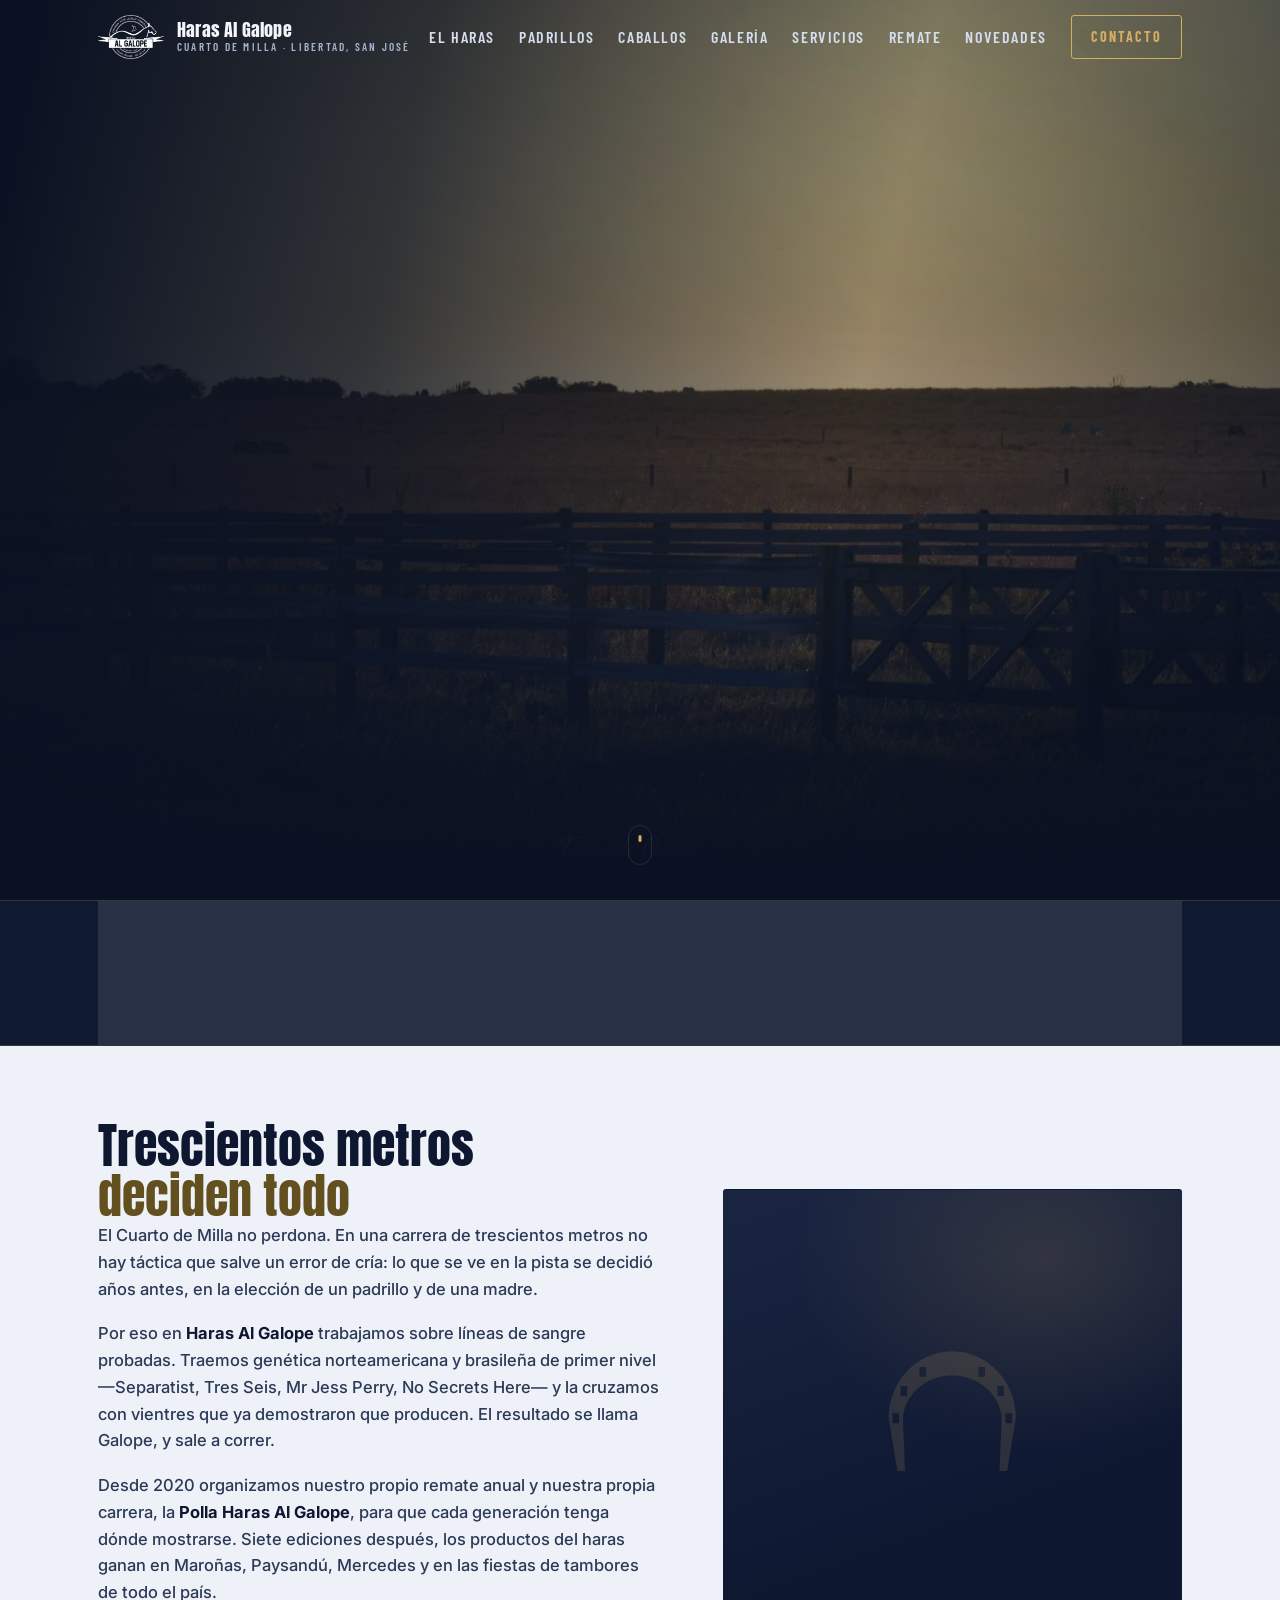
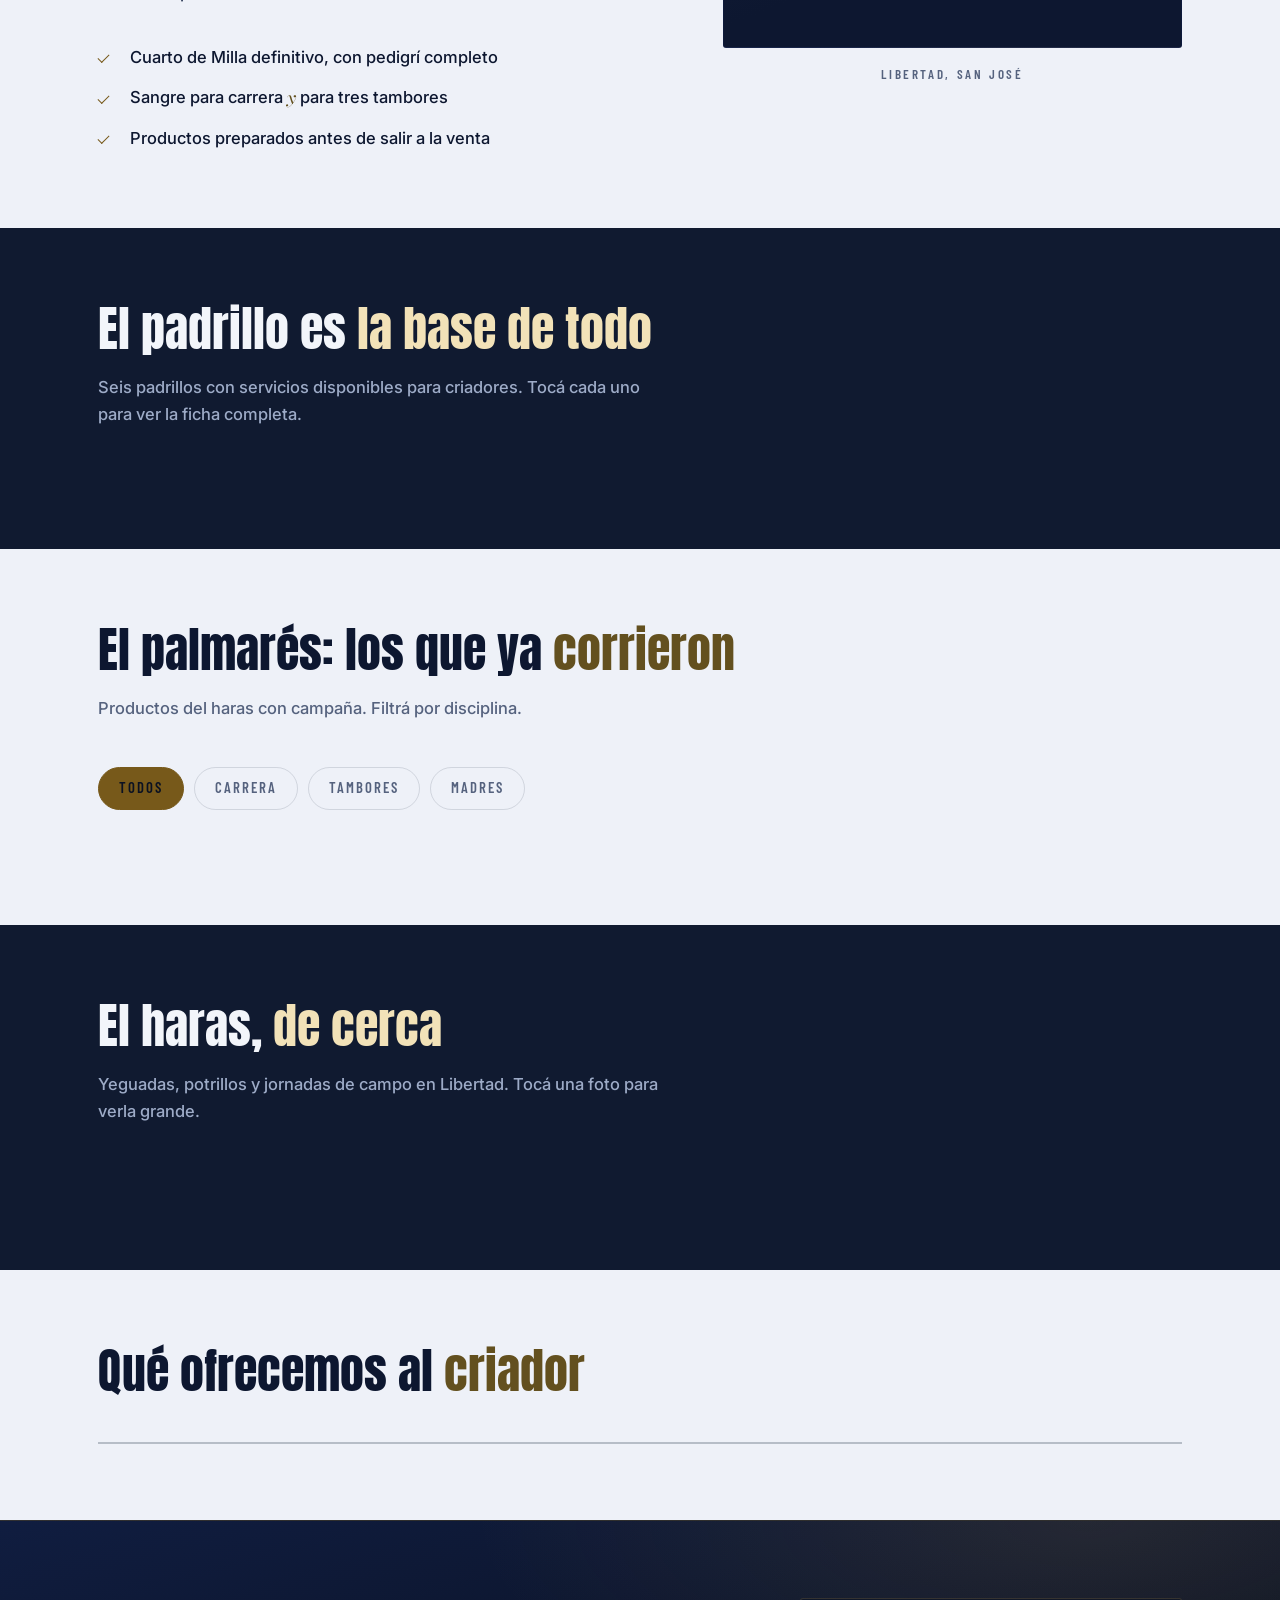
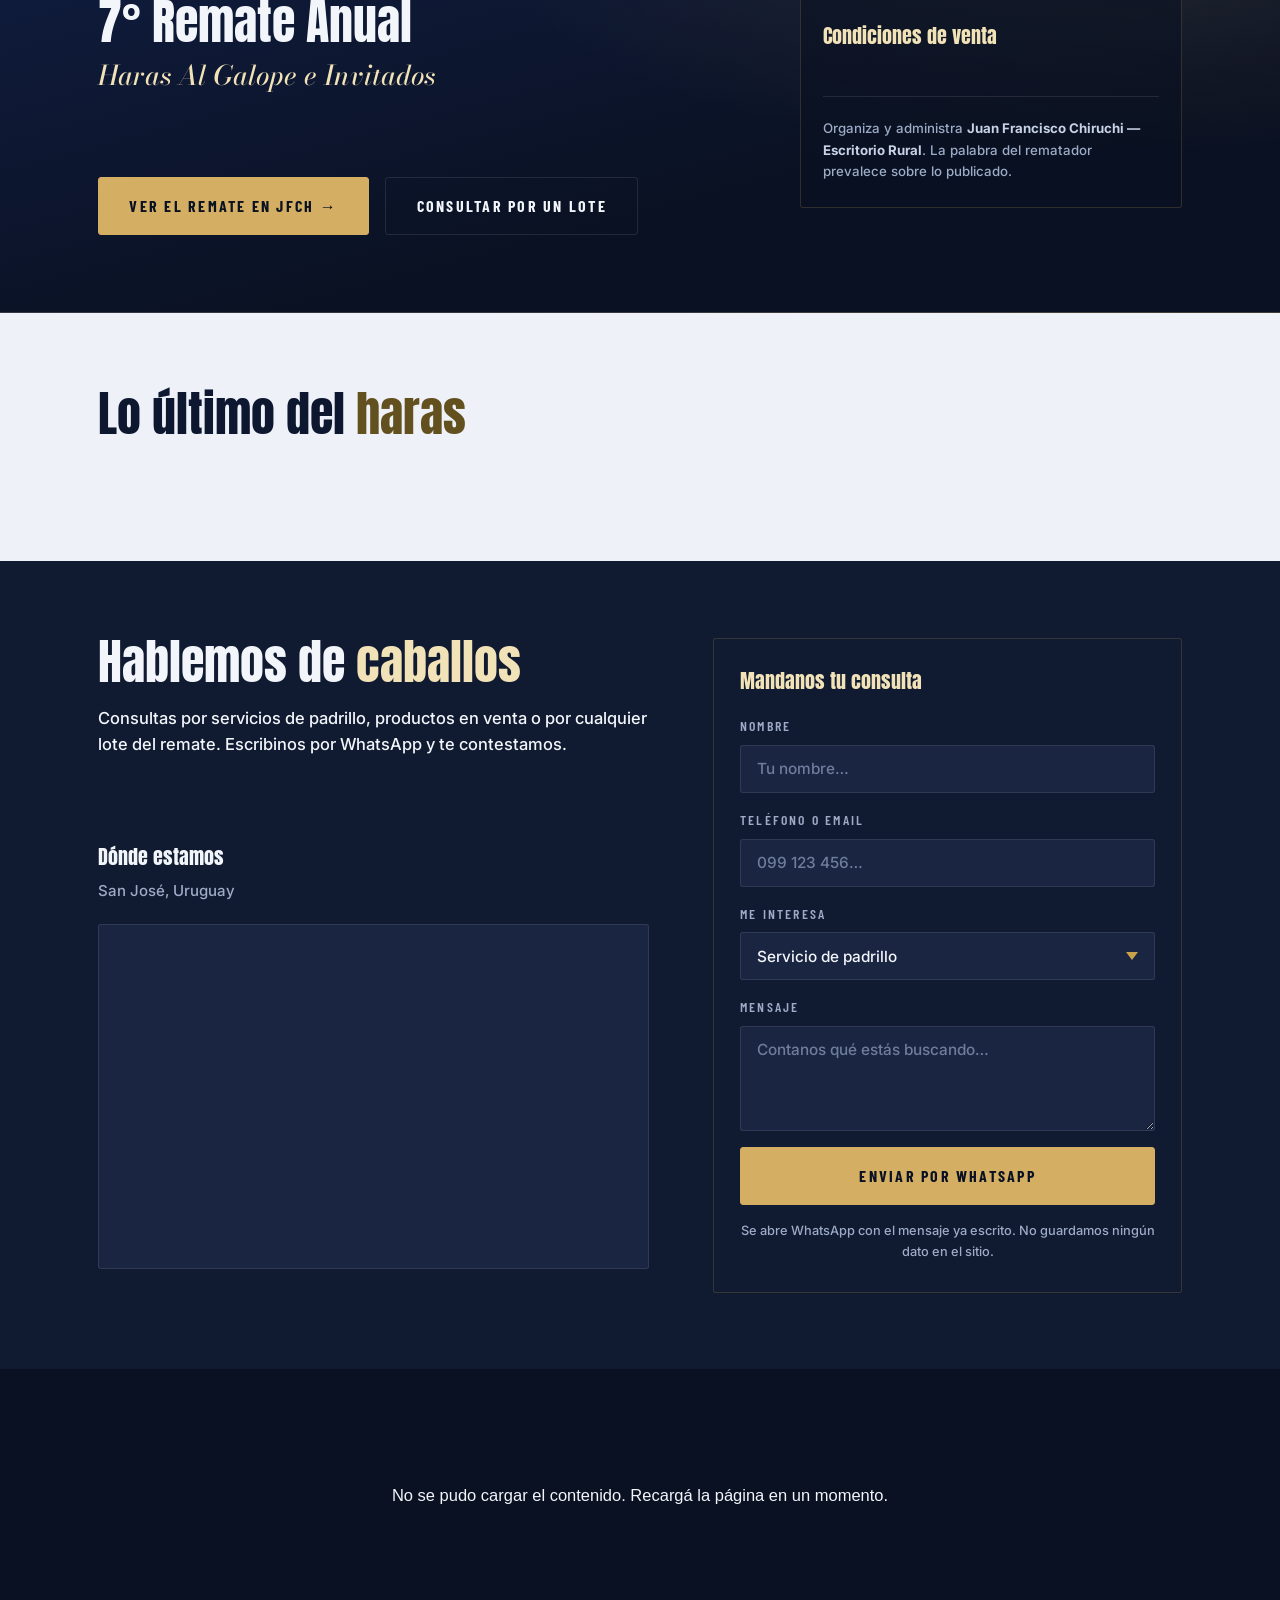
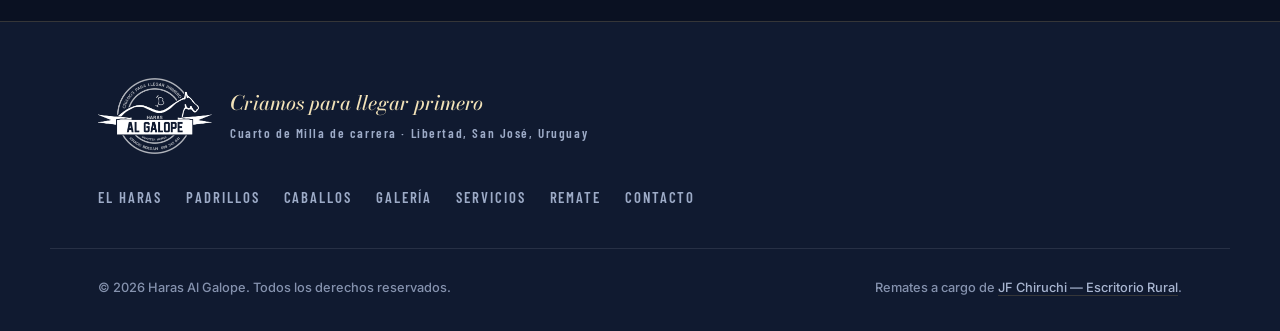
==== index.html @ e10691ed "Panel más directo, color de cinta editable e ícono del haras Panel: las ocho secciones pasan de "col" ====
<!DOCTYPE html>
<html lang="es-UY">
<head>
<meta charset="utf-8">
<meta name="viewport" content="width=device-width, initial-scale=1">
<title>Haras Al Galope — Cuarto de Milla de carrera | San José, Uruguay</title>
<meta name="description" content="Haras Al Galope: cría y selección de Cuarto de Milla de carrera en San José, Uruguay. Servicios de padrillo, venta de productos y remate anual.">
<meta name="theme-color" content="#0a1122">

<!-- Open Graph / redes sociales -->
<meta property="og:type" content="website">
<meta property="og:title" content="Haras Al Galope — Cuarto de Milla de carrera">
<meta property="og:description" content="Criamos para llegar primero. Cría y selección de Cuarto de Milla de carrera en Libertad, San José, Uruguay.">
<meta property="og:locale" content="es_UY">
<meta property="og:image" content="assets/img/og.jpg">

<!-- El logo sin fondo. Como es transparente, la tinta tiene que cambiar según
     dónde se apoye: el azul se pierde en una pestaña oscura y el blanco en una
     clara. El navegador elige según el tema del sistema. -->
<link rel="icon" type="image/png" href="assets/img/icono.png">
<link rel="icon" type="image/png" href="assets/img/icono-claro.png" media="(prefers-color-scheme: dark)">
<link rel="apple-touch-icon" href="assets/img/icono.png">

<link rel="preconnect" href="https://fonts.googleapis.com">
<link rel="preconnect" href="https://fonts.gstatic.com" crossorigin>
<!-- Se pide la itálica de Bodoni explícitamente: se usa en los títulos y en el
     lema, y sin ella el navegador la inventa inclinando la redonda. -->
<!-- Anton es la tipografía de los títulos: es la que usa el logo del haras.
     De Bodoni sólo queda la itálica, para el lema y los dos textos en cursiva. -->
<link href="https://fonts.googleapis.com/css2?family=Anton&family=Bodoni+Moda:ital,opsz,wght@1,6..96,500&family=Barlow+Condensed:wght@600;700&family=Inter:wght@500;600;700&display=swap" rel="stylesheet">
<link rel="stylesheet" href="assets/css/style.css">
</head>
<body>

<!-- Marca que el JS está vivo. Sin esto, las animaciones de entrada no se
     aplican y el contenido se ve directamente. Va primero a propósito. -->
<script>document.documentElement.className = 'js';</script>

<!-- ═══════════ Definiciones SVG reutilizables ═══════════ -->
<svg width="0" height="0" style="position:absolute" aria-hidden="true">
  <defs>
    <symbol id="i-shoe" viewBox="0 0 300 300">
      <path fill-rule="evenodd" d="M 50 246 L 34 150 L 34.1 146 L 34.2 142 L 34.6 138 L 35 134.1 L 35.5 130.1 L 36.2 126.2 L 37 122.3 L 38 118.4 L 39 114.6 L 40.2 110.8 L 41.4 107 L 42.8 103.3 L 44.3 99.6 L 46 96 L 47.7 92.5 L 49.5 89 L 51.5 85.6 L 53.5 82.2 L 55.7 78.9 L 58 75.7 L 60.3 72.6 L 62.8 69.6 L 65.3 66.6 L 68 63.7 L 70.7 61 L 73.5 58.3 L 76.4 55.7 L 79.4 53.2 L 82.4 50.8 L 85.6 48.6 L 88.7 46.4 L 92 44.3 L 95.3 42.4 L 98.7 40.6 L 102.1 38.9 L 105.6 37.3 L 109.1 35.8 L 112.7 34.5 L 116.3 33.3 L 120 32.2 L 123.7 31.2 L 127.4 30.3 L 131.1 29.6 L 134.9 29 L 138.6 28.6 L 142.4 28.3 L 146.2 28.1 L 150 28 L 153.8 28.1 L 157.6 28.3 L 161.4 28.6 L 165.1 29 L 168.9 29.6 L 172.6 30.3 L 176.3 31.2 L 180 32.2 L 183.7 33.3 L 187.3 34.5 L 190.9 35.8 L 194.4 37.3 L 197.9 38.9 L 201.3 40.6 L 204.7 42.4 L 208 44.3 L 211.3 46.4 L 214.4 48.6 L 217.6 50.8 L 220.6 53.2 L 223.6 55.7 L 226.5 58.3 L 229.3 61 L 232 63.7 L 234.7 66.6 L 237.2 69.6 L 239.7 72.6 L 242 75.7 L 244.3 78.9 L 246.5 82.2 L 248.5 85.6 L 250.5 89 L 252.3 92.5 L 254 96 L 255.7 99.6 L 257.2 103.3 L 258.6 107 L 259.8 110.8 L 261 114.6 L 262 118.4 L 263 122.3 L 263.8 126.2 L 264.5 130.1 L 265 134.1 L 265.4 138 L 265.8 142 L 265.9 146 L 266 150 L 250 246 L 236 246 L 240 150 L 239.8 146.9 L 239.4 143.7 L 238.9 140.7 L 238.2 137.6 L 237.4 134.6 L 236.5 131.6 L 235.4 128.7 L 234.3 125.9 L 233.1 123.1 L 231.7 120.3 L 230.3 117.7 L 228.8 115.1 L 227.2 112.5 L 225.6 110.1 L 223.8 107.7 L 222 105.4 L 220.2 103.2 L 218.3 101.1 L 216.3 99 L 214.3 97 L 212.2 95.1 L 210.1 93.3 L 208 91.6 L 205.8 90 L 203.6 88.4 L 201.4 86.9 L 199.1 85.5 L 196.9 84.2 L 194.6 82.9 L 192.3 81.7 L 190 80.6 L 187.6 79.6 L 185.3 78.6 L 183 77.8 L 180.6 76.9 L 178.3 76.2 L 175.9 75.5 L 173.6 74.9 L 171.2 74.3 L 168.9 73.8 L 166.5 73.4 L 164.1 73 L 161.8 72.7 L 159.4 72.5 L 157.1 72.3 L 154.7 72.1 L 152.4 72 L 150 72 L 147.6 72 L 145.3 72.1 L 142.9 72.3 L 140.6 72.5 L 138.2 72.7 L 135.9 73 L 133.5 73.4 L 131.1 73.8 L 128.8 74.3 L 126.4 74.9 L 124.1 75.5 L 121.7 76.2 L 119.4 76.9 L 117 77.8 L 114.7 78.6 L 112.4 79.6 L 110 80.6 L 107.7 81.7 L 105.4 82.9 L 103.1 84.2 L 100.9 85.5 L 98.6 86.9 L 96.4 88.4 L 94.2 90 L 92 91.6 L 89.9 93.3 L 87.8 95.1 L 85.7 97 L 83.7 99 L 81.7 101.1 L 79.8 103.2 L 78 105.4 L 76.2 107.7 L 74.4 110.1 L 72.8 112.5 L 71.2 115.1 L 69.7 117.7 L 68.3 120.3 L 66.9 123.1 L 65.7 125.9 L 64.6 128.7 L 63.5 131.6 L 62.6 134.6 L 61.8 137.6 L 61.1 140.7 L 60.6 143.7 L 60.2 146.9 L 60 150 L 64 246 Z M 197.7 56.4 L 209.7 56.4 L 209.7 74.4 L 197.7 74.4 Z M 232.2 91.3 L 244.2 91.3 L 244.2 109.3 L 232.2 109.3 Z M 247 141 L 259 141 L 259 159 L 247 159 Z M 90.3 56.4 L 102.3 56.4 L 102.3 74.4 L 90.3 74.4 Z M 55.8 91.3 L 67.8 91.3 L 67.8 109.3 L 55.8 109.3 Z M 41 141 L 53 141 L 53 159 L 41 159 Z"/>
    </symbol>
    <symbol id="i-stallion" viewBox="0 0 24 24"><path d="M12 2l2.5 3.5L18 6l-1.5 3.2c1 1.4 1.5 3 1.5 4.8 0 4.4-2.7 8-6 8s-6-3.6-6-8c0-1.8.5-3.4 1.5-4.8L6 6l3.5-.5L12 2z"/></symbol>
    <symbol id="i-gavel" viewBox="0 0 24 24"><path d="M3 21h10v-2H3v2zM14.7 2.3l-4.2 4.2 1.4 1.4 1-1 4.2 4.2-1 1 1.4 1.4 4.2-4.2-1.4-1.4-1 1-4.2-4.2 1-1-1.4-1.4zM9 8L3 14l3 3 6-6-3-3z"/></symbol>
    <symbol id="i-trophy" viewBox="0 0 24 24"><path d="M18 3V2H6v1H2v4c0 2.2 1.8 4 4 4h.4c.7 1.7 2.2 3 4.1 3.4V18H8v2h8v-2h-2.5v-3.6c1.9-.4 3.4-1.7 4.1-3.4H18c2.2 0 4-1.8 4-4V3h-4zM4 7V5h2v4c-1.1 0-2-.9-2-2zm16 0c0 1.1-.9 2-2 2V5h2v2z"/></symbol>
    <symbol id="i-clipboard" viewBox="0 0 24 24"><path d="M16 3h-1.2A3 3 0 0 0 12 1a3 3 0 0 0-2.8 2H8a2 2 0 0 0-2 2v15a2 2 0 0 0 2 2h8a2 2 0 0 0 2-2V5a2 2 0 0 0-2-2zm-4 0a1 1 0 1 1 0 2 1 1 0 0 1 0-2zm3 15H9v-2h6v2zm0-4H9v-2h6v2zm0-4H9V8h6v2z"/></symbol>
  </defs>
</svg>


<!-- ═══════════ Navegación ═══════════ -->
<a class="skip" href="#main">Ir al contenido</a>

<header class="nav" id="nav">
  <div class="wrap nav__in">
    <a class="brand" href="#inicio" aria-label="Haras Al Galope — inicio">
      <img class="brand__logo" src="assets/img/logo.png" alt="Haras Al Galope" width="900" height="598">
      <span class="brand__txt">
        <strong>Haras Al Galope</strong>
        <em>Cuarto de Milla · Libertad, San José</em>
      </span>
    </a>

    <nav class="nav__links" id="navLinks" aria-label="Principal">
      <a href="#haras">El Haras</a>
      <a href="#padrillos">Padrillos</a>
      <a href="#caballos">Caballos</a>
      <a href="#galeria">Galería</a>
      <a href="#servicios">Servicios</a>
      <a href="#remate">Remate</a>
      <a href="#novedades">Novedades</a>
      <a class="btn btn--sm" href="#contacto">Contacto</a>
    </nav>

    <button class="burger" id="burger" aria-label="Abrir menú" aria-expanded="false" aria-controls="navLinks">
      <span></span><span></span><span></span>
    </button>
  </div>
</header>


<main id="main">

<!-- ═══════════ Hero ═══════════ -->
<section class="hero" id="inicio">
  <div class="hero__bg" aria-hidden="true">
    <div class="hero__sky"></div>
    <div class="hero__photo"></div>
    <div class="hero__scrim"></div>
    <div class="hero__ground"></div>
  </div>

  <div class="wrap hero__in">
    <h1 class="hero__title reveal">
      Haras <span class="ital">Al&nbsp;Galope</span>
    </h1>
    <p class="hero__lema reveal">Criamos para llegar primero</p>
    <p class="hero__sitio reveal">Libertad · San José · Uruguay</p>
    <p class="hero__sub reveal">
      Cría y selección de <strong>Cuarto de Milla de carrera</strong>. Sangre elegida para
      la velocidad corta, probada en las pistas del Uruguay.
    </p>

    <div class="hero__cta reveal">
      <a class="btn btn--gold" href="#remate">7° Remate Anual →</a>
      <a class="btn btn--ghost" href="#padrillos">Ver padrillos</a>
    </div>

    <!-- Cuenta regresiva al remate -->
    <div class="countdown reveal" id="countdown" hidden>
      <p class="countdown__lbl">Faltan para el 7° Remate Anual</p>
      <div class="countdown__grid">
        <div><b id="cdD">--</b><span>días</span></div>
        <div><b id="cdH">--</b><span>horas</span></div>
        <div><b id="cdM">--</b><span>min</span></div>
        <div><b id="cdS">--</b><span>seg</span></div>
      </div>
    </div>
  </div>

  <a class="hero__scroll" href="#logros" aria-label="Bajar">
    <span></span>
  </a>
</section>


<!-- ═══════════ Franja de logros ═══════════ -->
<section class="stats" id="logros">
  <div class="wrap">
    <!-- La grilla va dentro de .wrap y no la lleva puesta: si no, su fondo
         (que es el que dibuja las líneas divisorias) asoma por el padding. -->
    <div class="stats__grid">
      <div class="stat reveal"><b data-count="7">7</b><span>remates anuales</span></div>
      <div class="stat reveal"><b data-count="6">6</b><span>padrillos en servicio</span></div>
      <div class="stat reveal"><b>2026</b><span>Potro del Futuro · Maroñas</span></div>
      <div class="stat reveal"><b>2024</b><span>Challenger · Maroñas</span></div>
    </div>
  </div>
</section>


<!-- ═══════════ El Haras ═══════════ -->
<section class="sec sec--light" id="haras">
  <div class="wrap">
    <div class="split">
      <div class="split__txt">
        <h2>Trescientos metros<br><span class="ital">deciden todo</span></h2>

        <div class="prose">
          <p>
            El Cuarto de Milla no perdona. En una carrera de trescientos metros no hay táctica
            que salve un error de cría: lo que se ve en la pista se decidió años antes, en la
            elección de un padrillo y de una madre.
          </p>
          <p>
            Por eso en <strong>Haras Al Galope</strong> trabajamos sobre líneas de sangre
            probadas. Traemos genética norteamericana y brasileña de primer nivel —Separatist,
            Tres Seis, Mr Jess Perry, No Secrets Here— y la cruzamos con vientres que ya
            demostraron que producen. El resultado se llama Galope, y sale a correr.
          </p>
          <p>
            Desde 2020 organizamos nuestro propio remate anual y nuestra propia carrera, la
            <strong>Polla Haras Al Galope</strong>, para que cada generación tenga dónde
            mostrarse. Siete ediciones después, los productos del haras ganan en Maroñas,
            Paysandú, Mercedes y en las fiestas de tambores de todo el país.
          </p>
          <!-- ⚠️ COMPLETAR: agregá acá la historia real (año de fundación, cómo empezó, familia). -->
        </div>

        <ul class="ticks">
          <li>Cuarto de Milla definitivo, con pedigrí completo</li>
          <li>Sangre para carrera <em>y</em> para tres tambores</li>
          <li>Productos preparados antes de salir a la venta</li>
        </ul>
      </div>

      <figure class="split__img">
        <!-- El marco es cuadrado. Qué parte de la foto se ve lo decide el
             campo "Encuadre" del panel (fotoHarasPos en content/sitio.json). -->
        <div class="photo photo--square" data-photo="assets/img/haras.jpg"
             data-alt="Cabezal con la chapa grabada del haras">
          <svg aria-hidden="true"><use href="#i-shoe"/></svg>
        </div>
        <figcaption>Libertad, San José</figcaption>
      </figure>
    </div>
  </div>
</section>


<!-- ═══════════ Padrillos ═══════════ -->
<section class="sec sec--dark" id="padrillos">
  <div class="wrap">
    <header class="sechead">
      <h2>El padrillo es <span class="ital">la base de todo</span></h2>
      <p class="sechead__sub">
        Seis padrillos con servicios disponibles para criadores. Tocá cada uno para ver la ficha completa.
      </p>
    </header>

    <div class="padrillos" id="padrillosGrid"><!-- render: main.js --></div>
  </div>
</section>


<!-- ═══════════ Caballos / palmarés ═══════════ -->
<section class="sec sec--light" id="caballos">
  <div class="wrap">
    <header class="sechead">
      <h2>El palmarés: los que ya <span class="ital">corrieron</span></h2>
      <p class="sechead__sub">
        Productos del haras con campaña. Filtrá por disciplina.
      </p>
    </header>

    <div class="filters" id="filters" role="tablist" aria-label="Filtrar caballos">
      <button class="chip is-on" data-cat="todos" role="tab" aria-selected="true">Todos</button>
      <button class="chip" data-cat="carrera" role="tab" aria-selected="false">Carrera</button>
      <button class="chip" data-cat="tambores" role="tab" aria-selected="false">Tambores</button>
      <button class="chip" data-cat="madres" role="tab" aria-selected="false">Madres</button>
    </div>

    <div class="horses" id="horsesGrid"><!-- render: main.js --></div>
  </div>
</section>


<!-- ═══════════ Galería ═══════════ -->
<section class="sec sec--dark" id="galeria">
  <div class="wrap">
    <header class="sechead">
      <h2>El haras, <span class="ital">de cerca</span></h2>
      <p class="sechead__sub">
        Yeguadas, potrillos y jornadas de campo en Libertad. Tocá una foto para verla grande.
      </p>
    </header>

    <div class="galeria" id="galeriaGrid"><!-- render: main.js --></div>

    <div class="galeria__pie">
      <button class="btn" type="button" id="galeriaMas" hidden></button>
    </div>
  </div>
</section>


<!-- ═══════════ Servicios ═══════════ -->
<section class="sec sec--light" id="servicios">
  <div class="wrap">
    <header class="sechead">
      <h2>Qué ofrecemos al <span class="ital">criador</span></h2>
    </header>

    <div class="services" id="servicesGrid"><!-- render: main.js --></div>
  </div>
</section>


<!-- ═══════════ Remate ═══════════ -->
<section class="sec sec--auction" id="remate">
  <div class="wrap">
    <div class="auction">
      <div class="auction__main">
        <h2 id="aucTitle">7° Remate Anual</h2>
        <p class="auction__sub" id="aucSub">Haras Al Galope e Invitados</p>

        <dl class="auction__facts" id="aucFacts"><!-- render: main.js --></dl>

        <div class="auction__cta">
          <a class="btn btn--gold" id="aucLink" href="#" target="_blank" rel="noopener">Ver el remate en JFCH →</a>
          <a class="btn btn--ghost" href="#contacto">Consultar por un lote</a>
        </div>
      </div>

      <aside class="auction__side">
        <h3>Condiciones de venta</h3>
        <ol class="auction__terms" id="aucTerms"><!-- render: main.js --></ol>
        <p class="auction__note">
          Organiza y administra <strong>Juan Francisco Chiruchi — Escritorio Rural</strong>.
          La palabra del rematador prevalece sobre lo publicado.
        </p>
      </aside>
    </div>
  </div>
</section>


<!-- ═══════════ Novedades ═══════════ -->
<section class="sec sec--light" id="novedades">
  <div class="wrap">
    <header class="sechead">
      <h2>Lo último del <span class="ital">haras</span></h2>
    </header>

    <div class="news" id="newsGrid"><!-- render: main.js --></div>
  </div>
</section>


<!-- ═══════════ Contacto ═══════════ -->
<section class="sec sec--dark" id="contacto">
  <div class="wrap">
    <div class="contact">
      <div class="contact__txt">
        <h2>Hablemos de <span class="ital">caballos</span></h2>
        <p class="prose">
          Consultas por servicios de padrillo, productos en venta o por cualquier lote del
          remate. Escribinos por WhatsApp y te contestamos.
        </p>

        <div class="cards" id="contactCards"><!-- render: main.js --></div>

        <div class="place">
          <h3>Dónde estamos</h3>
          <p id="placeTxt">San José, Uruguay</p>
          <div class="map" id="map"><!-- render: main.js --></div>
        </div>
      </div>

      <form class="form" id="form" novalidate>
        <h3>Mandanos tu consulta</h3>

        <label>Nombre
          <input type="text" name="nombre" required autocomplete="name" placeholder="Tu nombre…">
        </label>
        <label>Teléfono o email
          <input type="text" name="medio" required autocomplete="tel" placeholder="099 123 456…">
        </label>
        <label>Me interesa
          <select name="tema">
            <option>Servicio de padrillo</option>
            <option>Un producto en venta</option>
            <option>Un lote del remate</option>
            <option>Asesoramiento</option>
            <option>Otra cosa</option>
          </select>
        </label>
        <label>Mensaje
          <textarea name="msg" rows="4" placeholder="Contanos qué estás buscando…"></textarea>
        </label>

        <button class="btn btn--gold btn--full" type="submit">Enviar por WhatsApp</button>
        <p class="form__note">
          Se abre WhatsApp con el mensaje ya escrito. No guardamos ningún dato en el sitio.
        </p>
      </form>
    </div>
  </div>
</section>

</main>


<!-- ═══════════ Pie ═══════════ -->
<footer class="foot">
  <div class="wrap foot__in">
    <div class="foot__brand">
      <img class="foot__logo" src="assets/img/logo.png" alt="Haras Al Galope" width="900" height="598">
      <div>
        <strong>Criamos para llegar primero</strong>
        <span>Cuarto de Milla de carrera · Libertad, San José, Uruguay</span>
      </div>
    </div>

    <nav class="foot__nav" aria-label="Pie de página">
      <a href="#haras">El Haras</a>
      <a href="#padrillos">Padrillos</a>
      <a href="#caballos">Caballos</a>
      <a href="#galeria">Galería</a>
      <a href="#servicios">Servicios</a>
      <a href="#remate">Remate</a>
      <a href="#contacto">Contacto</a>
    </nav>

    <div class="foot__social" id="footSocial"><!-- render: main.js --></div>
  </div>
  <div class="wrap foot__legal">
    <p>© <span id="year">2026</span> Haras Al Galope. Todos los derechos reservados.</p>
    <p>Remates a cargo de <a href="https://jfchiruchi.com" target="_blank" rel="noopener">JF Chiruchi — Escritorio Rural</a>.</p>
  </div>
</footer>


<!-- ═══════════ Modal ficha de padrillo ═══════════ -->
<div class="modal" id="modal" hidden>
  <div class="modal__back" data-close></div>
  <div class="modal__box" role="dialog" aria-modal="true" aria-labelledby="modalTitle">
    <button class="modal__x" data-close aria-label="Cerrar">&times;</button>
    <div class="modal__body" id="modalBody"><!-- render: main.js --></div>
  </div>
</div>

<!-- ═══════════ Cinta de novedades ═══════════ -->
<aside class="cinta" id="cinta" hidden aria-label="Novedades del haras">
  <div class="cinta__riel" id="cintaRiel"><!-- render: main.js --></div>
</aside>

<a class="wa" id="waFloat" href="#" target="_blank" rel="noopener" aria-label="Escribinos por WhatsApp">
  <svg viewBox="0 0 24 24" aria-hidden="true"><path d="M17.5 14.4c-.3-.2-1.7-.9-2-1-.3-.1-.5-.2-.7.1-.2.3-.7 1-.9 1.2-.2.2-.3.2-.6.1-.3-.2-1.2-.5-2.3-1.4-.9-.8-1.4-1.7-1.6-2-.2-.3 0-.5.1-.6l.5-.5c.1-.2.2-.3.3-.5 0-.2 0-.4 0-.5 0-.2-.7-1.6-.9-2.2-.2-.6-.5-.5-.7-.5h-.6c-.2 0-.5.1-.8.4-.3.3-1 1-1 2.5s1.1 2.9 1.2 3.1c.2.2 2.1 3.2 5.1 4.5.7.3 1.3.5 1.7.6.7.2 1.4.2 1.9.1.6-.1 1.7-.7 2-1.4.2-.7.2-1.2.2-1.4-.1-.1-.3-.2-.6-.3zM12 2C6.5 2 2 6.5 2 12c0 1.8.5 3.4 1.3 4.9L2 22l5.3-1.4c1.4.8 3 1.2 4.7 1.2 5.5 0 10-4.5 10-10S17.5 2 12 2z"/></svg>
</a>

<!-- main.js define cómo se dibuja; contenido.js trae qué se dibuja (los
     archivos de content/, que edita el panel) y recién ahí arranca. -->
<script src="assets/js/main.js"></script>
<script src="assets/js/contenido.js"></script>
</body>
</html>
---- assets/css/style.css ----
/* ==========================================================================
   HARAS AL GALOPE — hoja de estilo
   Paleta tomada del logo del haras: azul marino #11256C + blanco, con el
   dorado como único acento. Todos los colores salen de las variables de
   abajo: cambiando esas seis líneas se recolorea el sitio entero.
   ========================================================================== */

:root{
  --ink:      #0a1122;
  --ink-2:    #101a30;
  --ink-3:    #1a2542;
  --green:    #1d3272;
  --green-2:  #1d3a8f;
  --gold:     #d4ae63;
  --gold-2:   #f2e2b8;
  --gold-dim: #8a6f38;
  --cream:    #f2f5fa;   /* títulos */
  --body-hi:  #d5deef;   /* texto principal */
  --body:     #c7d2e6;   /* texto secundario */
  --sand:     #a8b5d0;
  --muted:    #9dabc7;
  --line:     rgba(200,164,92,.20);
  --line-2:   rgba(242,245,250,.10);
  --card:     #101a30;   /* fondo de tarjetas */
  --card-2:   #1a2542;

  /* Verde tomado del afiche de Favorito Verde: se muestreó del fondo, que va
     de #004614 a #026024. Este es el punto medio. Lo usa la cinta. */
  --verde:    #03571f;

  /* Tonos claros, para las secciones que van sobre papel */
  --paper:    #eef1f8;
  --paper-2:  #e3e8f4;
  --tinta:    #0d1730;

  /* Anton es la tipografia del logo del haras: la usan los titulos.
     Tiene UN SOLO peso (400); pedirle mas hace que el navegador la
     falsifique, asi que va siempre en 400. */
  --display: 'Anton', 'Arial Narrow', Impact, sans-serif;
  /* De Bodoni queda solo la italica, para el lema y las cursivas. */
  --serif: 'Bodoni Moda', 'Didot', Georgia, serif;
  --sans:  'Inter', system-ui, -apple-system, 'Segoe UI', sans-serif;
  --cond:  'Barlow Condensed', 'Arial Narrow', sans-serif;

  --wrap: 1180px;
  --pad: clamp(1.25rem, 4vw, 3rem);
  --r: 3px;

  --ease: cubic-bezier(.22,.61,.36,1);
}

*,*::before,*::after{ box-sizing:border-box }

/* El navegador ya no adivina: hay secciones claras y oscuras a propósito. */
html{ color-scheme:light dark }
/* Saca el retardo de 300 ms al tocar en móvil. */
a,button,label,summary,input,select,textarea{ touch-action:manipulation }

/* El atributo hidden tiene que ganar siempre. Sin esto, cualquier regla de
   autor con display (por ejemplo .modal{display:grid}) lo pisa y el elemento
   queda visible aunque el HTML diga hidden. */
[hidden]{ display:none !important }
html{ scroll-behavior:smooth; scroll-padding-top:84px; -webkit-text-size-adjust:100% }
@media (prefers-reduced-motion: reduce){ html{ scroll-behavior:auto } }

body{
  margin:0;
  background:var(--ink);
  color:var(--cream);
  font-family:var(--sans);
  /* El mínimo es 16px: por debajo de eso el texto se lee chico en el celular
     y además iOS hace zoom solo al tocar un campo de formulario. */
  font-size:clamp(16px,.5vw + 13.6px,16.5px);
  line-height:1.62;
  font-weight:500;
  -webkit-font-smoothing:antialiased;
  overflow-x:hidden;
}
img,svg{ max-width:100%; display:block }
a{ color:inherit; text-decoration:none }
button{ font:inherit; color:inherit; cursor:pointer }

.wrap{ width:100%; max-width:var(--wrap); margin-inline:auto; padding-inline:var(--pad) }

.skip{
  position:absolute; left:-9999px; top:0; z-index:200;
  background:var(--gold); color:var(--ink); padding:.7rem 1.2rem;
}
.skip:focus{ left:0 }

:focus-visible{ outline:2px solid var(--gold); outline-offset:3px; border-radius:2px }

/* ---------- Tipografía base ---------- */
h1,h2,h3{
  font-family:var(--display); font-weight:400; line-height:1.04; margin:0;
  letter-spacing:0; text-wrap:balance;   /* evita la última línea huérfana */
}
h1{ font-size:clamp(2.6rem,8vw,5.6rem) }
h2{ font-size:clamp(1.85rem,4vw,3rem) }
h3{ font-size:clamp(1.05rem,1.6vw,1.25rem); line-height:1.25 }
/* Anton no tiene cursiva: el acento del título lo da el color. */
.ital{ color:var(--gold-2) }

.prose p{ margin:0 0 1.1em; color:var(--body-hi); max-width:62ch }
.prose strong{ color:var(--cream); font-weight:700 }

/* ---------- Animación de entrada ----------
   Ojo: el estado oculto SOLO se aplica si el JS está vivo (clase .js en
   <html>). Si el JS falla o está desactivado, el contenido se ve igual.
   Nunca se debe poder llegar a una página en blanco por esto. */
.js .reveal{ opacity:0; transform:translateY(10px); transition:opacity .32s var(--ease), transform .32s var(--ease) }
.js .reveal.in{ opacity:1; transform:none }
@media (prefers-reduced-motion: reduce){
  .js .reveal{ opacity:1; transform:none; transition:none }
}

/* ---------- Botones ---------- */
.btn{
  display:inline-flex; align-items:center; gap:.5rem;
  font-family:var(--cond); font-size:1rem; font-weight:700;
  letter-spacing:.14em; text-transform:uppercase;
  padding:.95rem 1.9rem; border-radius:var(--r);
  border:1px solid var(--gold); color:var(--gold);
  background:transparent; white-space:nowrap;
  transition:background-color .3s var(--ease), color .3s var(--ease), border-color .3s var(--ease);
}
.btn:hover{ background:var(--gold); color:var(--ink) }
.btn--gold{ background:var(--gold); color:var(--ink); border-color:var(--gold) }
.btn--gold:hover{ background:var(--gold-2); border-color:var(--gold-2) }
.btn--ghost{ border-color:var(--line-2); color:var(--cream) }
.btn--ghost:hover{ border-color:var(--cream); background:var(--cream); color:var(--ink) }
.btn--sm{ padding:.6rem 1.2rem; font-size:.88rem }
.btn--full{ width:100%; justify-content:center }


/* ══════════════════ NAV ══════════════════ */
.nav{
  position:fixed; inset:0 0 auto; z-index:100;
  transition:background-color .3s var(--ease), border-color .3s var(--ease);
  background:transparent; border-bottom:1px solid transparent;
}
.nav.stuck{
  background:rgba(10,17,34,.86);
  backdrop-filter:blur(14px); -webkit-backdrop-filter:blur(14px);
  border-bottom-color:var(--line);
}
.nav__in{ display:flex; align-items:center; justify-content:space-between; gap:1rem; height:74px }

.brand{ display:flex; align-items:center; gap:.8rem; flex-shrink:0 }
.brand__mark{ width:32px; height:32px; fill:var(--gold); flex-shrink:0 }
.brand__logo{ height:44px; width:auto; flex-shrink:0 }
@media (max-width:420px){
  .brand__logo{ height:36px }
  .brand__txt{ display:none }   /* en pantallas chicas alcanza con el logo */
}
.brand__txt{ display:flex; flex-direction:column; line-height:1.15 }
.brand__txt strong{ font-family:var(--display); font-size:1.12rem; font-weight:400; letter-spacing:.01em }
.brand__txt em{
  font-family:var(--cond); font-style:normal; font-size:.7rem; font-weight:600;
  letter-spacing:.2em; text-transform:uppercase; color:var(--sand);
}

.nav__links{ display:flex; align-items:center; gap:1.5rem }
.nav__links a:not(.btn){
  font-family:var(--cond); font-size:1rem; letter-spacing:.1em;
  text-transform:uppercase; color:var(--body-hi); position:relative; padding:.3rem 0;
  font-weight:600;
  white-space:nowrap;   /* si no, "El Haras" se parte en dos líneas */
}
.nav__links a:not(.btn)::after{
  content:''; position:absolute; left:0; bottom:0; width:0; height:1px;
  background:var(--gold); transition:width .35s var(--ease);
}
.nav__links a:not(.btn):hover{ color:var(--cream) }
.nav__links a:not(.btn):hover::after{ width:100% }

.burger{ display:none; background:none; border:0; padding:.5rem; width:44px; height:44px }
.burger span{ display:block; height:1.5px; background:var(--cream); margin:5px 0; transition:transform .3s var(--ease), opacity .3s var(--ease) }
.burger[aria-expanded="true"] span:nth-child(1){ transform:translateY(6.5px) rotate(45deg) }
.burger[aria-expanded="true"] span:nth-child(2){ opacity:0 }
.burger[aria-expanded="true"] span:nth-child(3){ transform:translateY(-6.5px) rotate(-45deg) }

/* Con ocho secciones el menú horizontal necesita más ancho: pasa a menú
   desplegable antes que antes (1080px en vez de 940px). */
@media (max-width:1080px){
  .burger{ display:block }
  .nav__links{
    position:fixed; inset:74px 0 auto; flex-direction:column; gap:0;
    background:rgba(10,17,34,.98); backdrop-filter:blur(18px);
    border-bottom:1px solid var(--line); padding:1rem var(--pad) 2rem;
    transform:translateY(-120%); transition:transform .45s var(--ease);
    max-height:calc(100vh - 74px); overflow-y:auto;
  }
  .nav__links.open{ transform:none }
  .nav__links a:not(.btn){ width:100%; padding:1rem 0; border-bottom:1px solid var(--line-2); font-size:1.15rem }
  .nav__links .btn{ margin-top:1.2rem; width:100%; justify-content:center }
}


/* ══════════════════ HERO ══════════════════ */
.hero{
  position:relative; min-height:100svh; display:flex; align-items:center;
  padding:120px 0 90px; overflow:hidden; isolation:isolate;
}
.hero__bg{ position:absolute; inset:0; z-index:-1 }
.hero__sky{
  position:absolute; inset:0;
  background:
    radial-gradient(120% 80% at 78% 8%,  rgba(200,164,92,.28) 0%, transparent 55%),
    radial-gradient(90%  70% at 20% 92%, rgba(29,58,143,.55)  0%, transparent 60%),
    linear-gradient(170deg, #0a1122 0%, #16264f 42%, #1d3272 70%, #0a1122 100%);
}
/* Foto de los potreros al atardecer. Si el archivo no existe simplemente no
   se ve nada y queda el degradé: la portada nunca se rompe. */
.hero__photo{
  position:absolute; inset:0;
  /* 58% vertical: deja ver la tranquera y el campo, no solo el cielo.
     En pantallas angostas la foto se recorta mucho a los lados, así que
     abajo se la corre hacia la derecha, donde está la tranquera. */
  background:url('../img/hero.jpg') 50% 58% / cover no-repeat;
  opacity:.74;
}
@media (max-width:760px){ .hero__photo{ background-position:68% 58% } }
/* Velo que asegura que el título se lea sobre cualquier foto. */
.hero__scrim{
  position:absolute; inset:0;
  background:linear-gradient(102deg,
    var(--ink) 3%, rgba(10,17,34,.78) 30%, rgba(10,17,34,.22) 64%, rgba(10,17,34,.55) 100%);
}
.hero__horse{
  position:absolute; right:-8%; top:50%; translate:0 -50%;
  width:min(60vw,660px); height:auto; aspect-ratio:1;
  fill:rgba(200,164,92,.09);
  filter:drop-shadow(0 30px 60px rgba(0,0,0,.5));
  animation:drift 18s ease-in-out infinite;
}
@keyframes drift{ 0%,100%{ transform:translateX(0) } 50%{ transform:translateX(-18px) } }
@media (max-width:760px){ .hero__horse{ right:-24%; width:96vw } }
@media (prefers-reduced-motion: reduce){ .hero__horse{ animation:none } }

.hero__ground{
  position:absolute; inset:auto 0 0; height:34%;
  background:linear-gradient(to top, var(--ink) 12%, rgba(10,17,34,.75) 45%, transparent 100%);
}
.hero__in{ position:relative; z-index:2 }
.hero__title{ margin:0 0 .6rem; text-shadow:0 4px 40px rgba(0,0,0,.55) }
/* ═══ EL LEMA — NO CAMBIAR ═══════════════════════════════════════════════
   El cliente aprobó exactamente este tratamiento. Queda fijado tal cual:
     Bodoni Moda itálica 500 · color #f2e2b8 · sombra suave
   El peso va escrito a mano a propósito. Antes heredaba 400 del body y
   funcionaba sólo porque la única itálica cargada era la 500; si algún día
   se agrega la itálica 400, el lema cambiaría solo. Así no puede pasar.
   ════════════════════════════════════════════════════════════════════════ */
.hero__lema{
  font-family:var(--serif); font-style:italic; font-weight:500;
  font-size:clamp(1.15rem,2.6vw,1.9rem);
  color:var(--gold-2); margin:0 0 .7rem; letter-spacing:.01em;
  text-shadow:0 2px 24px rgba(0,0,0,.5);
}
/* La ubicación va debajo del título, como pie: es un dato, no un rótulo. */
.hero__sitio{
  font-family:var(--cond); font-weight:600; font-size:.9rem; letter-spacing:.24em;
  text-transform:uppercase; color:var(--sand); margin:0 0 1.8rem;
}
.hero__sub{
  max-width:46ch; font-size:clamp(1.02rem,1.5vw,1.28rem);
  color:var(--body-hi); margin:0 0 2.4rem;
}
.hero__sub strong{ color:var(--gold-2); font-weight:600 }
.hero__cta{ display:flex; flex-wrap:wrap; gap:1rem; margin-bottom:3.2rem }

.countdown{
  display:inline-block; padding:1.3rem 1.8rem;
  border:1px solid var(--line); border-radius:var(--r);
  background:rgba(10,17,34,.5); backdrop-filter:blur(8px);
}
.countdown__lbl{
  font-family:var(--cond); font-weight:600; font-size:.8rem; letter-spacing:.22em;
  text-transform:uppercase; color:var(--gold); margin:0 0 .8rem;
}
.countdown__grid{ display:flex; gap:1.6rem }
.countdown__grid div{ text-align:center; min-width:52px }
.countdown__grid b{
  display:block; font-family:var(--display); font-size:clamp(1.7rem,3.4vw,2.5rem);
  font-weight:400; line-height:1; color:var(--cream); font-variant-numeric:tabular-nums;
}
.countdown__grid span{
  font-family:var(--cond); font-weight:600; font-size:.72rem; letter-spacing:.18em;
  text-transform:uppercase; color:var(--muted);
}

.hero__scroll{
  position:absolute; left:50%; bottom:2.2rem; translate:-50% 0; z-index:3;
  width:24px; height:40px; border:1px solid var(--line-2); border-radius:14px;
}
.hero__scroll span{
  position:absolute; left:50%; top:9px; translate:-50% 0;
  width:3px; height:7px; border-radius:2px; background:var(--gold);
  animation:wheel 2s infinite;
}
@keyframes wheel{ 0%{opacity:0;transform:translateY(0)} 35%{opacity:1} 100%{opacity:0;transform:translateY(14px)} }
@media (max-width:640px){ .hero__scroll{ display:none } }


/* ══════════════════ STATS ══════════════════ */
.stats{ background:var(--ink-2); border-block:1px solid var(--line) }
.stats__grid{
  display:grid; grid-template-columns:repeat(4,1fr);
  gap:1px; background:var(--line-2); padding-block:0;
}
.stat{ background:var(--ink-2); padding:1.7rem 1rem; text-align:center }
.stat b{
  display:block; font-family:var(--display); font-size:clamp(2.2rem,4.4vw,3.4rem);
  font-weight:400; color:var(--gold); line-height:1; margin-bottom:.5rem;
  font-variant-numeric:tabular-nums;
}
.stat span{
  font-family:var(--cond); font-weight:600; font-size:.86rem; letter-spacing:.17em;
  text-transform:uppercase; color:var(--muted);
}
@media (max-width:760px){
  .stats__grid{ grid-template-columns:repeat(2,1fr) }
  .stat{ padding:1.9rem .8rem }
}


/* ══════════════════ SECCIONES ══════════════════ */
.sec{ padding:clamp(3.2rem,6vw,5.6rem) 0; position:relative }
.sec--dark{ background:var(--ink-2) }
.sec--dark + .sec--dark{ border-top:1px solid var(--line-2) }

/* ---------- Secciones sobre papel ----------
   Redefinen los tokens de color, así los componentes de adentro se invierten
   solos sin necesidad de escribir reglas nuevas para cada uno. La alternancia
   claro/oscuro es lo que le saca peso a la página. */
.sec--light{
  background:var(--paper);
  /* Imprescindible: el color se hereda ya resuelto desde <body>, así que
     redefinir --cream no alcanza. Sin esta línea los títulos quedan blancos
     sobre papel, es decir invisibles. */
  color:var(--cream);
  --cream:   var(--tinta);
  --body-hi: #2c3a57;
  --body:    #45536f;
  /* Estos tonos están elegidos para superar 4.5:1 de contraste sobre papel.
     Si los aclarás, el texto chico deja de leerse bien. */
  --muted:   #55627e;
  --sand:    #55627e;
  --gold:    #77591a;
  --gold-2:  #63501f;
  --line:    rgba(17,37,108,.20);
  --line-2:  rgba(13,23,48,.13);
  --card:    #ffffff;
  --card-2:  var(--paper-2);
}
.sec--light .prose strong,
.sec--light .ticks li{ color:var(--tinta) }
/* Las etiquetas de categoría son colores claros pensados para fondo oscuro:
   sobre papel hay que bajarles el tono o no se leen. */
.sec--light .horse__tag[data-c="tambores"]{ color:#28687a }
.sec--light .horse__tag[data-c="madres"]{ color:#8a4a80 }
.sec--light .btn--ghost{ border-color:rgba(13,23,48,.28); color:var(--tinta) }
.sec--light .btn--ghost:hover{ background:var(--tinta); border-color:var(--tinta); color:var(--paper) }

.sechead{ max-width:70ch; margin-bottom:clamp(1.8rem,3.5vw,2.8rem) }

/* En una grilla todas las tarjetas crecen hasta la más alta, así que un solo
   texto largo agranda toda la fila. Recortar a tres líneas las empareja y
   mantiene las cajas compactas. */
.pad__lead, .svc p, .new p{
  display:-webkit-box; -webkit-box-orient:vertical; -webkit-line-clamp:3;
  overflow:hidden;
}
.horse__list, .svc ul, .auction__terms{ line-height:1.5 }
.sechead__sub{ color:var(--muted); margin:1.2rem 0 0; max-width:52ch }

/* ---------- Split (El Haras) ---------- */
.split{ display:grid; grid-template-columns:1.1fr .9fr; gap:clamp(2rem,5vw,4.5rem); align-items:center }
@media (max-width:900px){ .split{ grid-template-columns:1fr } }

.ticks{ list-style:none; margin:2.4rem 0 0; padding:0; display:grid; gap:.85rem }
.ticks li{ position:relative; padding-left:2rem; color:var(--body-hi) }
.ticks li::before{
  content:''; position:absolute; left:0; top:.62em; width:11px; height:6px;
  border-left:1.5px solid var(--gold); border-bottom:1.5px solid var(--gold);
  transform:rotate(-45deg);
}
.ticks em{ color:var(--gold-2); font-style:italic; font-family:var(--serif); font-weight:500 }

.split__img{ margin:0 }
.split__img figcaption{
  font-family:var(--cond); font-weight:600; font-size:.82rem; letter-spacing:.2em;
  text-transform:uppercase; color:var(--muted); margin-top:1rem; text-align:center;
}

/* Marco de foto: se ve bien vacío y mejor con foto real */
.photo{
  position:relative; overflow:hidden; border-radius:var(--r);
  border:1px solid var(--line);
  background:
    radial-gradient(90% 70% at 70% 15%, rgba(200,164,92,.16), transparent 60%),
    linear-gradient(160deg, #1a2542, #0d1730 70%);
  display:grid; place-items:center; aspect-ratio:4/3;
}
/* Cuadrado, no vertical: las fotos del haras son apaisadas o cuadradas, y
   un marco muy vertical obliga a descartar medio ancho y amplía de más. */
.photo--square{ aspect-ratio:1/1 }
.photo > svg{ width:36%; height:auto; aspect-ratio:1; fill:rgba(200,164,92,.16) }

/* ENCUADRE DE LAS FOTOS
   La foto se recorta sola para llenar el marco. Si queda mal centrada (por
   ejemplo, si le corta la cabeza al caballo) no hay que volver a recortar el
   archivo: alcanza con mover --pos.
     --pos: 50% 50%   → centro (por defecto)
     --pos: 65% 50%   → corre el encuadre hacia la derecha
     --pos: 50% 30%   → corre el encuadre hacia arriba
   Se escribe en el HTML, por ejemplo: style="--pos:64% 50%"          */
.photo > img{
  position:absolute; inset:0; width:100%; height:100%;
  object-fit:cover; object-position:var(--pos, 50% 50%);
}
/* En los padrillos la foto va COMPLETA (contain), nunca recortada: lo que
   sobra a los costados lo llena el fondo desenfocado de arriba. */
.pad__img > img,
.mhead > img{
  position:absolute; inset:0; width:100%; height:100%;
  object-fit:contain; object-position:center;
}


/* ══════════════════ PADRILLOS ══════════════════ */
.padrillos{ display:grid; grid-template-columns:repeat(auto-fit,minmax(215px,1fr)); gap:1rem }

.pad{
  position:relative; display:flex; flex-direction:column; text-align:left;
  background:var(--card); border:1px solid var(--line-2); border-radius:var(--r);
  overflow:hidden; width:100%;
  transition:transform .3s var(--ease), border-color .3s var(--ease);
}
.pad:hover{ transform:translateY(-4px); border-color:var(--gold) }
.pad--star{ border-color:var(--line) }

/* 4:3 fijo, y el caballo entra ENTERO sobre un fondo hecho con la misma foto
   ampliada y desenfocada. Es lo que permite que cualquier foto que suban
   desde el panel quede bien —vertical, apaisada o cuadrada— sin recortarla
   ni tener que prepararla antes. */
.pad__img{
  position:relative; aspect-ratio:4/3; overflow:hidden;
  background:
    radial-gradient(80% 70% at 65% 20%, rgba(200,164,92,.2), transparent 62%),
    linear-gradient(155deg,#1d2c58,#0d1730 75%);
  display:grid; place-items:center; isolation:isolate;
}
/* El fondo desenfocado. --foto lo escribe main.js con la foto de cada uno. */
.pad__img::after,
.mhead::after{
  content:''; position:absolute; inset:0; z-index:-1;
  background:var(--foto) center/cover no-repeat;
  filter:blur(24px) brightness(.55); transform:scale(1.2);
}
.pad__img:not([style*="--foto"])::after,
.mhead:not([style*="--foto"])::after{ display:none }
.pad__img > svg{ width:38%; height:auto; aspect-ratio:1; fill:rgba(200,164,92,.2); transition:transform .45s var(--ease) }
.pad:hover .pad__img > svg{ transform:scale(1.06); fill:rgba(200,164,92,.3) }

.pad__lot{
  /* z-index: la foto se inserta después que las etiquetas y, sin esto, las
     tapa. Solo se nota en los padrillos que ya tienen foto cargada. */
  position:absolute; top:.9rem; left:.9rem; z-index:2;
  font-family:var(--cond); font-weight:600; font-size:.74rem; letter-spacing:.16em; text-transform:uppercase;
  background:rgba(10,17,34,.8); color:var(--gold);
  border:1px solid var(--line); padding:.28rem .6rem; border-radius:2px;
}
.pad__star{
  position:absolute; top:.9rem; right:.9rem; z-index:2;
  font-family:var(--cond); font-weight:600; font-size:.72rem; letter-spacing:.16em; text-transform:uppercase;
  background:var(--gold); color:var(--ink); padding:.28rem .6rem; border-radius:2px;
}

.pad__body{ padding:1.1rem 1.1rem 1.2rem; display:flex; flex-direction:column; flex:1 }
.pad__name{ font-family:var(--display); font-size:1.28rem; font-weight:400; margin:0 0 .35rem }
.pad__idx{
  font-family:var(--cond); font-weight:600; font-size:.8rem; letter-spacing:.16em; text-transform:uppercase;
  color:var(--gold); margin:0 0 .9rem;
}
.pad__lead{ font-size:.94rem; color:var(--body); margin:0 0 1.2rem; flex:1 }
.pad__ped{
  font-family:var(--cond); font-weight:600; font-size:.88rem; letter-spacing:.06em;
  color:var(--muted); margin:0 0 1.2rem; padding-top:1rem; border-top:1px solid var(--line-2);
}
.pad__ped b{ color:var(--cream); font-weight:700 }
.pad__more{
  font-family:var(--cond); font-weight:600; font-size:.9rem; letter-spacing:.14em; text-transform:uppercase;
  color:var(--gold); display:inline-flex; align-items:center; gap:.45rem; margin-top:auto;
}
.pad__more::after{ content:'→'; transition:transform .3s var(--ease) }
.pad:hover .pad__more::after{ transform:translateX(5px) }


/* ══════════════════ CABALLOS ══════════════════ */
.filters{ display:flex; flex-wrap:wrap; gap:.6rem; margin-bottom:2.4rem }
.chip{
  font-family:var(--cond); font-weight:600; font-size:.92rem; letter-spacing:.14em; text-transform:uppercase;
  padding:.55rem 1.25rem; border-radius:100px;
  border:1px solid var(--line-2); background:transparent; color:var(--muted);
  transition:color .25s var(--ease), border-color .25s var(--ease), background-color .25s var(--ease);
}
.chip:hover{ color:var(--cream); border-color:var(--sand) }
.chip.is-on{ background:var(--gold); border-color:var(--gold); color:var(--ink) }

.horses{ display:grid; grid-template-columns:repeat(auto-fill,minmax(235px,1fr)); gap:1rem }

.horse{
  border:1px solid var(--line-2); border-radius:var(--r);
  padding:1.2rem 1.2rem; background:var(--card);
  transition:transform .3s var(--ease), border-color .3s var(--ease);
  display:flex; flex-direction:column;
}
.horse:hover{ border-color:var(--gold); transform:translateY(-4px) }
.horse.hide{ display:none }

.horse__top{ display:flex; align-items:flex-start; justify-content:space-between; gap:1rem; margin-bottom:.9rem }
.horse__name{ font-family:var(--display); font-weight:400; font-size:1.15rem; margin:0; line-height:1.15 }
.horse__tag{
  font-family:var(--cond); font-weight:600; font-size:.68rem; letter-spacing:.15em; text-transform:uppercase;
  padding:.24rem .55rem; border-radius:2px; white-space:nowrap; flex-shrink:0;
  border:1px solid currentColor;
}
.horse__tag[data-c="carrera"]{ color:var(--gold) }
.horse__tag[data-c="tambores"]{ color:#6fb2c4 }
.horse__tag[data-c="madres"]{ color:#c9a0c4 }

.horse__title{
  font-family:var(--cond); font-weight:600; font-size:.95rem; letter-spacing:.08em;
  color:var(--gold-2); margin:0 0 1rem;
}
.horse__ped{
  font-size:.84rem; color:var(--muted); margin:0 0 1.1rem;
  padding-bottom:1.1rem; border-bottom:1px solid var(--line-2);
}
.horse__ped b{ color:var(--body); font-weight:700 }
.horse__list{ list-style:none; margin:0; padding:0; display:grid; gap:.5rem }
.horse__list li{ position:relative; padding-left:1.1rem; font-size:.88rem; color:var(--body) }
.horse__list li::before{ content:''; position:absolute; left:0; top:.62em; width:5px; height:5px; background:var(--gold); border-radius:50% }


/* ══════════════════ GALERÍA ══════════════════ */
.galeria{
  display:grid; gap:12px;
  grid-template-columns:repeat(auto-fit,minmax(200px,1fr));
}
.foto{
  position:relative; padding:0; border:1px solid var(--line-2);
  border-radius:var(--r); overflow:hidden; background:var(--card-2);
  aspect-ratio:1; display:block; width:100%;
  transition:transform .3s var(--ease), border-color .3s var(--ease);
}
.foto img{ width:100%; height:100%; object-fit:cover; transition:transform .6s var(--ease) }
.foto:hover{ border-color:var(--gold); transform:translateY(-3px) }
.foto:hover img{ transform:scale(1.05) }

/* La primera foto ocupa el doble, para que la grilla no sea monótona. */
@media (min-width:760px){
  .foto:first-child{ grid-column:span 2; grid-row:span 2; aspect-ratio:auto }
}

/* Las que esperan al botón "Ver más". Se generan igual, sólo no se muestran:
   así aparecen al instante en vez de tener que cargarse recién ahí. */
.foto--oculta{ display:none }

.galeria__pie{ display:flex; justify-content:center; margin-top:1.5rem }

.foto__lupa{
  position:absolute; right:.7rem; bottom:.7rem;
  width:34px; height:34px; display:grid; place-items:center;
  color:var(--ink); background:var(--gold); border-radius:50%;
  opacity:0; transform:scale(.7);
  transition:opacity .28s var(--ease), transform .28s var(--ease);
}
.foto:hover .foto__lupa{ opacity:1; transform:none }
.foto__lupa svg{ width:17px; height:17px }

/* Visor grande */
.visor{ margin:0 }
.visor img{ width:100%; height:auto; max-height:76vh; object-fit:contain; background:var(--ink) }
.visor figcaption{
  font-family:var(--cond); font-weight:600; font-size:.95rem; letter-spacing:.14em;
  text-transform:uppercase; color:var(--muted);
  padding:1.1rem 1.4rem; text-align:center; border-top:1px solid var(--line-2);
}


/* ══════════════════ SERVICIOS ══════════════════ */
.services{ display:grid; grid-template-columns:repeat(auto-fit,minmax(215px,1fr)); gap:1px; background:var(--line-2); border:1px solid var(--line-2) }
.svc{ background:var(--card); padding:1.7rem 1.4rem; transition:background-color .3s var(--ease) }
.svc:hover{ background:var(--card-2) }
.svc__ico{ width:28px; height:28px; fill:var(--gold); margin-bottom:1rem }
.svc h3{ margin:0 0 .9rem }
.svc p{ font-size:.94rem; color:var(--body); margin:0 0 1.3rem }
.svc ul{ list-style:none; margin:0; padding:1.2rem 0 0; border-top:1px solid var(--line-2); display:grid; gap:.45rem }
.svc li{
  font-family:var(--cond); font-weight:600; font-size:.9rem; letter-spacing:.07em; color:var(--muted);
  position:relative; padding-left:1rem;
}
.svc li::before{ content:'—'; position:absolute; left:0; color:var(--gold-dim) }


/* ══════════════════ REMATE ══════════════════ */
.sec--auction{
  background:
    radial-gradient(80% 100% at 85% 0%, rgba(200,164,92,.13), transparent 60%),
    linear-gradient(165deg,#101d40,#0a1122 65%);
  border-block:1px solid var(--line);
}
.auction{ display:grid; grid-template-columns:1.25fr .75fr; gap:clamp(2rem,5vw,4rem); align-items:start }
@media (max-width:900px){ .auction{ grid-template-columns:1fr } }

.auction h2{ margin:0 0 .3rem }
/* En cursiva: Anton no tiene, así que va la itálica de Bodoni, la misma
   que el lema. Si le pidiera cursiva a Anton, el navegador la inclinaría
   por software y se vería deformada. */
.auction__sub{
  font-family:var(--serif); font-weight:500; font-style:italic; font-size:clamp(1.2rem,2.4vw,1.7rem);
  color:var(--gold-2); margin:0 0 2.4rem;
}
.auction__facts{ display:grid; grid-template-columns:repeat(auto-fit,minmax(160px,1fr)); gap:1.6rem 2rem; margin:0 0 2.6rem }
.auction__facts dt{
  font-family:var(--cond); font-weight:600; font-size:.76rem; letter-spacing:.2em; text-transform:uppercase;
  color:var(--muted); margin-bottom:.3rem;
}
.auction__facts dd{ margin:0; font-size:1.02rem; color:var(--cream) }
.auction__cta{ display:flex; flex-wrap:wrap; gap:1rem }

.auction__side{
  border:1px solid var(--line); border-radius:var(--r);
  background:rgba(10,17,34,.55); padding:1.5rem 1.4rem;
}
.auction__side h3{ margin:0 0 1.4rem; color:var(--gold-2) }
.auction__terms{ margin:0 0 1.6rem; padding-left:1.2rem; display:grid; gap:.75rem }
.auction__terms li{ font-size:.9rem; color:var(--body); padding-left:.3rem }
.auction__terms li::marker{ color:var(--gold); font-family:var(--cond) font-weight:600; }
.auction__note{
  font-size:.83rem; color:var(--muted); margin:0;
  padding-top:1.3rem; border-top:1px solid var(--line-2);
}
.auction__note strong{ color:var(--body); font-weight:700 }


/* ══════════════════ NOVEDADES ══════════════════ */
.news{ display:grid; grid-template-columns:repeat(auto-fit,minmax(245px,1fr)); gap:1rem }
.new{
  border:1px solid var(--line-2); border-radius:var(--r); padding:1.3rem 1.3rem;
  background:var(--card); display:flex; flex-direction:column;
  transition:transform .3s var(--ease), border-color .3s var(--ease);
}
.new:hover{ border-color:var(--gold); transform:translateY(-4px) }
.new__meta{ display:flex; align-items:center; gap:.8rem; margin-bottom:1.1rem; flex-wrap:wrap }
.new__tag{
  font-family:var(--cond); font-weight:600; font-size:.7rem; letter-spacing:.16em; text-transform:uppercase;
  background:rgba(200,164,92,.12); color:var(--gold);
  border:1px solid var(--line); padding:.22rem .6rem; border-radius:2px;
}
.new__date{ font-family:var(--cond); font-weight:600; font-size:.82rem; letter-spacing:.1em; color:var(--muted) }
.new h3{ margin:0 0 .9rem }
.new p{ font-size:.92rem; color:var(--body); margin:0 0 1.3rem; flex:1 }
.new a{
  font-family:var(--cond); font-weight:600; font-size:.88rem; letter-spacing:.14em; text-transform:uppercase;
  color:var(--gold); display:inline-flex; gap:.4rem; margin-top:auto;
}
.new a:hover{ color:var(--gold-2) }


/* ══════════════════ CONTACTO ══════════════════ */
.contact{ display:grid; grid-template-columns:1fr .85fr; gap:clamp(2rem,5vw,4rem); align-items:start }
@media (max-width:900px){ .contact{ grid-template-columns:1fr } }

.cards{ display:grid; gap:1rem; margin:2.4rem 0 3rem }
.card{
  display:flex; align-items:center; justify-content:space-between; gap:1rem; flex-wrap:wrap;
  border:1px solid var(--line-2); border-radius:var(--r); padding:1rem 1.2rem;
  background:var(--card); transition:border-color .3s var(--ease);
}
.card:hover{ border-color:var(--gold) }
.card__name{ font-family:var(--display); font-weight:400; font-size:1.15rem; margin:0 }
.card__rol{
  font-family:var(--cond); font-weight:600; font-size:.75rem; letter-spacing:.18em; text-transform:uppercase;
  color:var(--muted); display:block; margin-top:.15rem;
}
.card__tel{
  font-family:var(--cond); font-weight:600; font-size:1.2rem; letter-spacing:.06em; color:var(--gold);
  display:inline-flex; align-items:center; gap:.5rem;
}
.card__tel:hover{ color:var(--gold-2) }

.place h3{ margin:0 0 .6rem }
.place p{ color:var(--muted); margin:0 0 1.3rem; font-size:.94rem }
.map{
  border:1px solid var(--line-2); border-radius:var(--r); overflow:hidden;
  aspect-ratio:16/10; background:var(--ink-3);
}
.map iframe{ width:100%; height:100%; border:0; filter:grayscale(.65) invert(.92) hue-rotate(180deg) contrast(.9) }

/* ---------- Formulario ---------- */
.form{
  border:1px solid var(--line); border-radius:var(--r);
  background:var(--card); padding:1.8rem 1.6rem; display:grid; gap:1rem;
}
.form h3{ margin:0 0 .4rem; color:var(--gold-2) }
.form label{
  display:grid; gap:.45rem;
  font-family:var(--cond); font-weight:600; font-size:.86rem; letter-spacing:.16em; text-transform:uppercase; color:var(--muted);
}
.form input,.form select,.form textarea{
  font-family:var(--sans); font-size:.96rem; font-weight:500; color:var(--cream);
  background:var(--ink-3); border:1px solid var(--line-2); border-radius:var(--r);
  padding:.85rem 1rem; width:100%;
  transition:border-color .25s var(--ease), background-color .25s var(--ease); letter-spacing:0; text-transform:none;
}
.form input::placeholder,.form textarea::placeholder{ color:#6f7d9c }
.form input:focus,.form select:focus,.form textarea:focus{ outline:0; border-color:var(--gold); background:#1a2542 }
.form textarea{ resize:vertical; min-height:96px }
.form select{ appearance:none; cursor:pointer;
  background-image:url("data:image/svg+xml,%3Csvg xmlns='http://www.w3.org/2000/svg' width='12' height='8' fill='%23c9a24a'%3E%3Cpath d='M6 8 0 0h12z'/%3E%3C/svg%3E");
  background-repeat:no-repeat; background-position:right 1rem center;
}
.form option{ background:var(--ink-2); font-weight:500 }
.form__note{ font-size:.8rem; color:var(--muted); margin:0; text-align:center }
.form .err{ border-color:#c05a4a }


/* ══════════════════ PIE ══════════════════ */
.foot{ background:var(--ink-2); border-top:1px solid var(--line); padding:3.5rem 0 2rem }
.foot__in{
  display:flex; align-items:center; justify-content:space-between; gap:2rem; flex-wrap:wrap;
  padding-bottom:2.4rem; border-bottom:1px solid var(--line-2);
}
.foot__brand{ display:flex; align-items:center; gap:1.1rem }
.foot__logo{ height:76px; width:auto; flex-shrink:0 }
.foot__brand strong{ display:block; font-family:var(--serif); font-style:italic; font-size:1.25rem; font-weight:500; color:var(--gold-2) }
.foot__brand span{ font-family:var(--cond); font-weight:600; font-size:.82rem; letter-spacing:.12em; color:var(--muted) }
.foot__nav{ display:flex; flex-wrap:wrap; gap:1.5rem }
.foot__nav a{
  font-family:var(--cond); font-weight:600; font-size:.92rem; letter-spacing:.13em; text-transform:uppercase; color:var(--muted);
}
.foot__nav a:hover{ color:var(--gold) }
.foot__social{ display:flex; gap:.7rem }
.foot__social a{
  width:40px; height:40px; display:grid; place-items:center;
  border:1px solid var(--line-2); border-radius:50%;
  transition:background-color .3s var(--ease), border-color .3s var(--ease);
}
.foot__social a:hover{ border-color:var(--gold); background:var(--gold) }
.foot__social svg{ width:17px; height:17px; fill:var(--muted); transition:fill .3s var(--ease) }
.foot__social a:hover svg{ fill:var(--ink) }

.foot__legal{
  display:flex; justify-content:space-between; gap:1rem; flex-wrap:wrap;
  padding-top:1.8rem; font-size:.8rem; color:#8592ae;
}
.foot__legal p{ margin:0 }
.foot__legal a{ color:var(--sand); border-bottom:1px solid var(--line) }
.foot__legal a:hover{ color:var(--gold) }


/* ══════════════════ MODAL ══════════════════ */
.modal{
  position:fixed; inset:0; z-index:150; display:grid; place-items:center; padding:1.2rem;
  overscroll-behavior:contain;   /* que el scroll no se escape a la página */
}
.modal__back{ position:absolute; inset:0; background:rgba(6,10,22,.86); backdrop-filter:blur(6px); animation:fade .3s }
@keyframes fade{ from{opacity:0} to{opacity:1} }
.modal__box{
  position:relative; width:min(720px,100%); max-height:88vh; overflow-y:auto;
  background:var(--ink-2); border:1px solid var(--line); border-radius:var(--r);
  animation:pop .4s var(--ease);
}
@keyframes pop{ from{opacity:0;transform:translateY(24px) scale(.98)} to{opacity:1;transform:none} }
.modal__x{
  position:absolute; top:.7rem; right:.9rem; z-index:2;
  width:40px; height:40px; font-size:1.9rem; line-height:1;
  background:rgba(10,17,34,.7); border:1px solid var(--line-2); border-radius:50%;
  color:var(--cream); transition:color .25s var(--ease), border-color .25s var(--ease);
}
.modal__x:hover{ border-color:var(--gold); color:var(--gold) }

.mhead{
  /* misma proporción que la tarjeta: la foto entra igual de completa */
  position:relative; aspect-ratio:4/3; display:grid; place-items:center; overflow:hidden;
  background:
    radial-gradient(80% 80% at 70% 20%, rgba(200,164,92,.22), transparent 62%),
    linear-gradient(150deg,#1d2c58,#0d1730 75%);
  border-bottom:1px solid var(--line);
}
.mhead > svg{ width:24%; height:auto; aspect-ratio:1; fill:rgba(200,164,92,.22) }
.mbody{ padding:2rem 2rem 2.4rem }
.mbody h3{ font-size:clamp(1.7rem,4vw,2.3rem); margin:0 0 .4rem }
.mbody .pad__idx{ margin-bottom:1.4rem }
.mbody .lead{ font-size:1.02rem; color:var(--body-hi); margin:0 0 1.8rem }
.mtable{ display:grid; gap:0; margin:0 0 1.8rem; border-top:1px solid var(--line-2) }
.mtable > div{
  display:grid; grid-template-columns:130px 1fr; gap:1rem;
  padding:.9rem 0; border-bottom:1px solid var(--line-2);
}
.mtable dt{
  font-family:var(--cond); font-weight:600; font-size:.8rem; letter-spacing:.16em; text-transform:uppercase; color:var(--gold);
}
.mtable dd{ margin:0; font-size:.92rem; color:var(--body) }
@media (max-width:560px){ .mtable > div{ grid-template-columns:1fr; gap:.25rem } }

.mkids h4{
  font-family:var(--cond); font-size:.82rem; letter-spacing:.2em; text-transform:uppercase;
  color:var(--muted); margin:0 0 .9rem; font-weight:700;
}
.mkids ul{ list-style:none; margin:0 0 1.8rem; padding:0; display:flex; flex-wrap:wrap; gap:.5rem }
.mkids li{
  font-family:var(--cond); font-weight:600; font-size:.88rem; letter-spacing:.08em;
  border:1px solid var(--line); color:var(--gold-2);
  padding:.32rem .8rem; border-radius:100px;
}


/* ══════════════════ CINTA DE NOVEDADES ══════════════════ */
.cinta{
  position:fixed; inset:auto 0 0; z-index:95;
  background:var(--verde); color:#fff;
  border-top:1px solid var(--gold);
  /* Finita, como el zócalo de un informativo. */
  overflow:hidden; height:26px; display:flex; align-items:center;
}
.cinta__riel{
  display:flex; flex-shrink:0; white-space:nowrap; will-change:transform;
  animation:cinta-correr var(--duracion,30s) linear infinite;
}
@keyframes cinta-correr{
  from{ transform:translateX(0) }
  to  { transform:translateX(calc(var(--recorrido,1000px) * -1)) }
}
/* Para poder leer una novedad puntual sin correr detrás de ella. */
.cinta:hover .cinta__riel,
.cinta:focus-within .cinta__riel{ animation-play-state:paused }

.cinta__item{
  font-family:var(--cond); font-weight:700; font-size:.76rem;
  letter-spacing:.12em; text-transform:uppercase; line-height:1;
  padding:0 1.3rem; display:inline-flex; align-items:center;
}
/* El separador entre novedades: un rombo, no un guion. */
.cinta__item::after{
  content:''; width:4px; height:4px; margin-left:1.3rem;
  background:var(--gold); transform:rotate(45deg);
}

@media (max-width:640px){
  .cinta{ height:24px }
  .cinta__item{ font-size:.7rem; padding:0 .9rem }
  .cinta__item::after{ margin-left:.9rem }
}

/* Si el sistema pide menos movimiento (muy común en celulares: iPhone →
   Accesibilidad → Movimiento → Reducir movimiento), la cinta NO se desliza.
   Pero tampoco se queda muerta: muestra un mensaje por vez y los va
   turnando. Se respeta la preferencia y las novedades igual se leen. */
@media (prefers-reduced-motion: reduce){
  .cinta__riel{ animation:none; transform:none; width:100%; justify-content:center }
  .cinta__item{ display:none }
  .cinta__item.turno{ display:inline-flex }
  .cinta__item::after{ display:none }   /* con uno solo, el rombo sobra */
}


/* ══════════════════ WHATSAPP FLOTANTE ══════════════════ */
.wa{
  /* se apoya arriba de la cinta, no encima */
  position:fixed; right:1.4rem; bottom:calc(26px + 1rem); z-index:96;
  width:56px; height:56px; display:grid; place-items:center;
  background:#1f9d55; border-radius:50%;
  box-shadow:0 10px 30px rgba(0,0,0,.45);
  transition:opacity .3s var(--ease), transform .3s var(--ease);
  opacity:0; transform:scale(.6); pointer-events:none;
}
.wa.show{ opacity:1; transform:none; pointer-events:auto }
.wa:hover{ transform:scale(1.08) }
.wa svg{ width:30px; height:30px; fill:#fff }
@media (max-width:640px){ .wa{ right:1rem; bottom:calc(24px + .8rem); width:52px; height:52px } }

body.locked{ overflow:hidden }


/* ══════════════════ AJUSTES PARA CELULAR ══════════════════
   La escala tipográfica está pensada para monitor. En un celular esos
   mismos tamaños se leen chicos, así que acá se agrandan los textos
   secundarios y se agrandan las zonas donde hay que tocar.
   Va al final a propósito: tiene que ganarle a las reglas de arriba. */
@media (max-width:640px){

  /* --- textos que quedaban chicos --- */
  .pad__lead, .svc p, .new p{ font-size:1rem }
  .horse__list li, .svc li, .auction__terms li{ font-size:.95rem }
  .sechead__sub{ font-size:1rem }
  .horse__title{ font-size:1rem }
  .pad__idx, .new__date, .card__rol, .split__img figcaption,
  .countdown__grid span, .stat span{ font-size:.86rem }
  .pad__ped, .horse__ped{ font-size:.9rem }
  .auction__facts dt, .mtable dt{ font-size:.84rem }
  .auction__facts dd, .mtable dd{ font-size:1rem }
  .foot__nav a, .foot__brand span{ font-size:1rem }
  .cinta__item{ font-size:.78rem }

  /* --- zonas de toque: mínimo 44px de alto --- */
  .btn{ font-size:1.02rem; padding:1rem 1.6rem }
  .btn--sm{ padding:.85rem 1.3rem; font-size:.95rem }
  .chip{ font-size:1rem; padding:.7rem 1.3rem }
  .pad__more, .new a{ font-size:.95rem; padding:.55rem 0 }
  .foot__nav a{ padding:.5rem 0 }
  .card__tel{ font-size:1.3rem; padding:.4rem 0 }
  .brand{ padding:.35rem 0 }
  /* el crédito del pie era un enlace de 17px: imposible de acertar */
  .foot__legal a{ display:inline-block; padding:.75rem 0 }

  /* --- el formulario: 16px o iOS hace zoom al enfocar --- */
  .form input, .form select, .form textarea{ font-size:16px }
  .form label{ font-size:.9rem }

  /* --- un poco más de aire entre secciones --- */
  .sec{ padding:2.8rem 0 }
  .horses, .padrillos, .news, .galeria{ gap:.9rem }
}
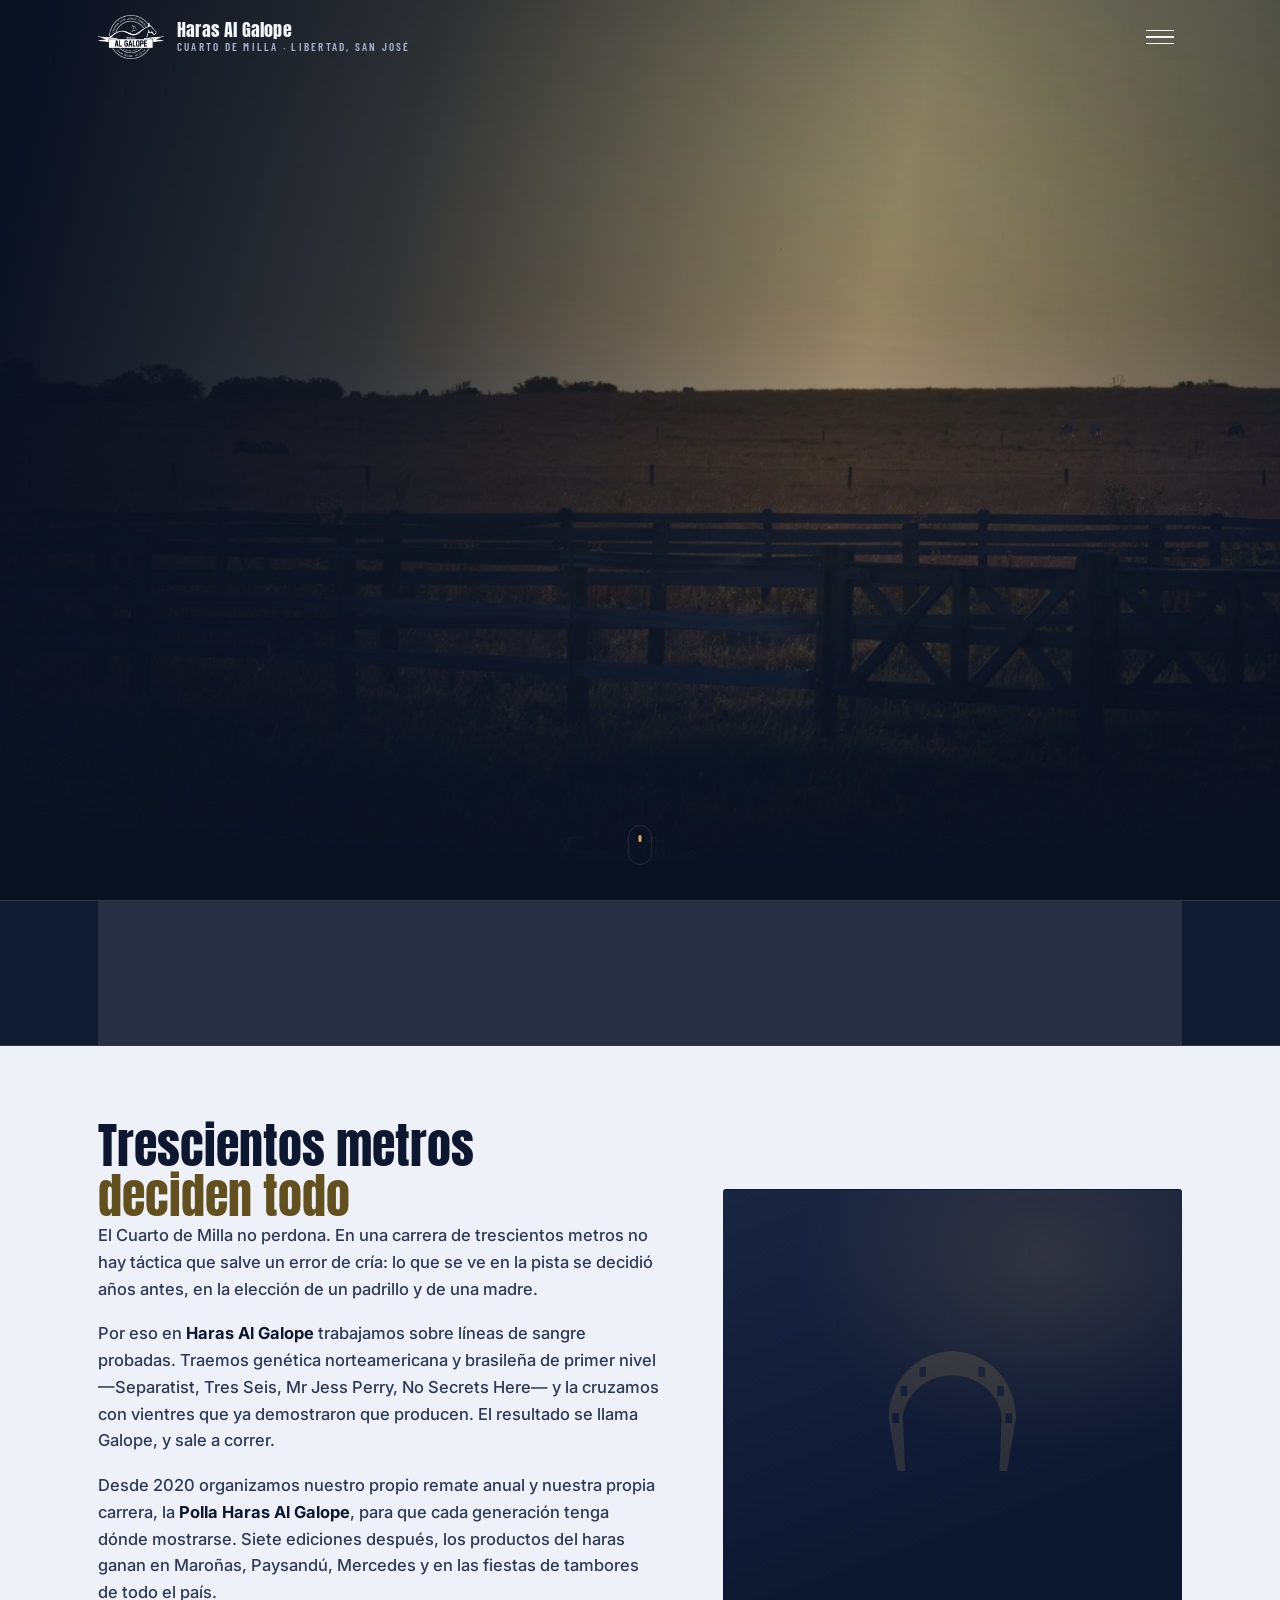
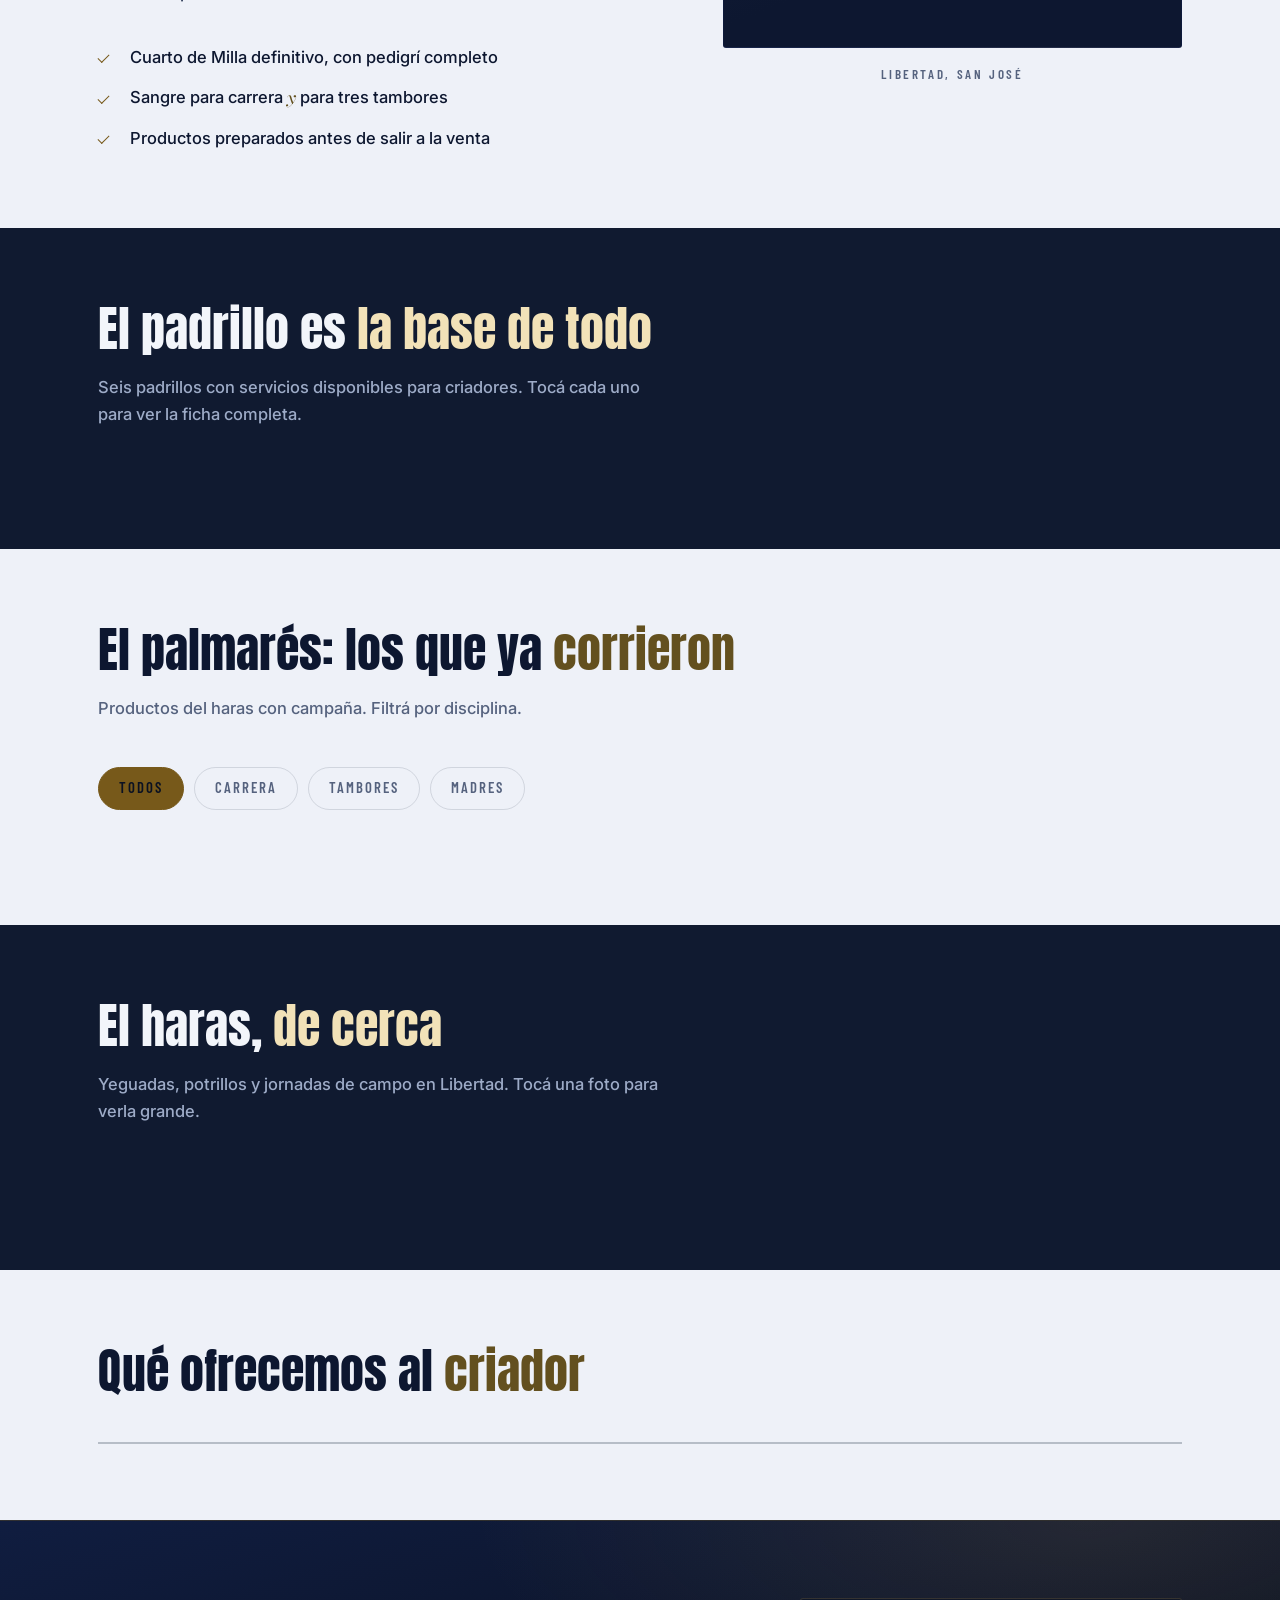
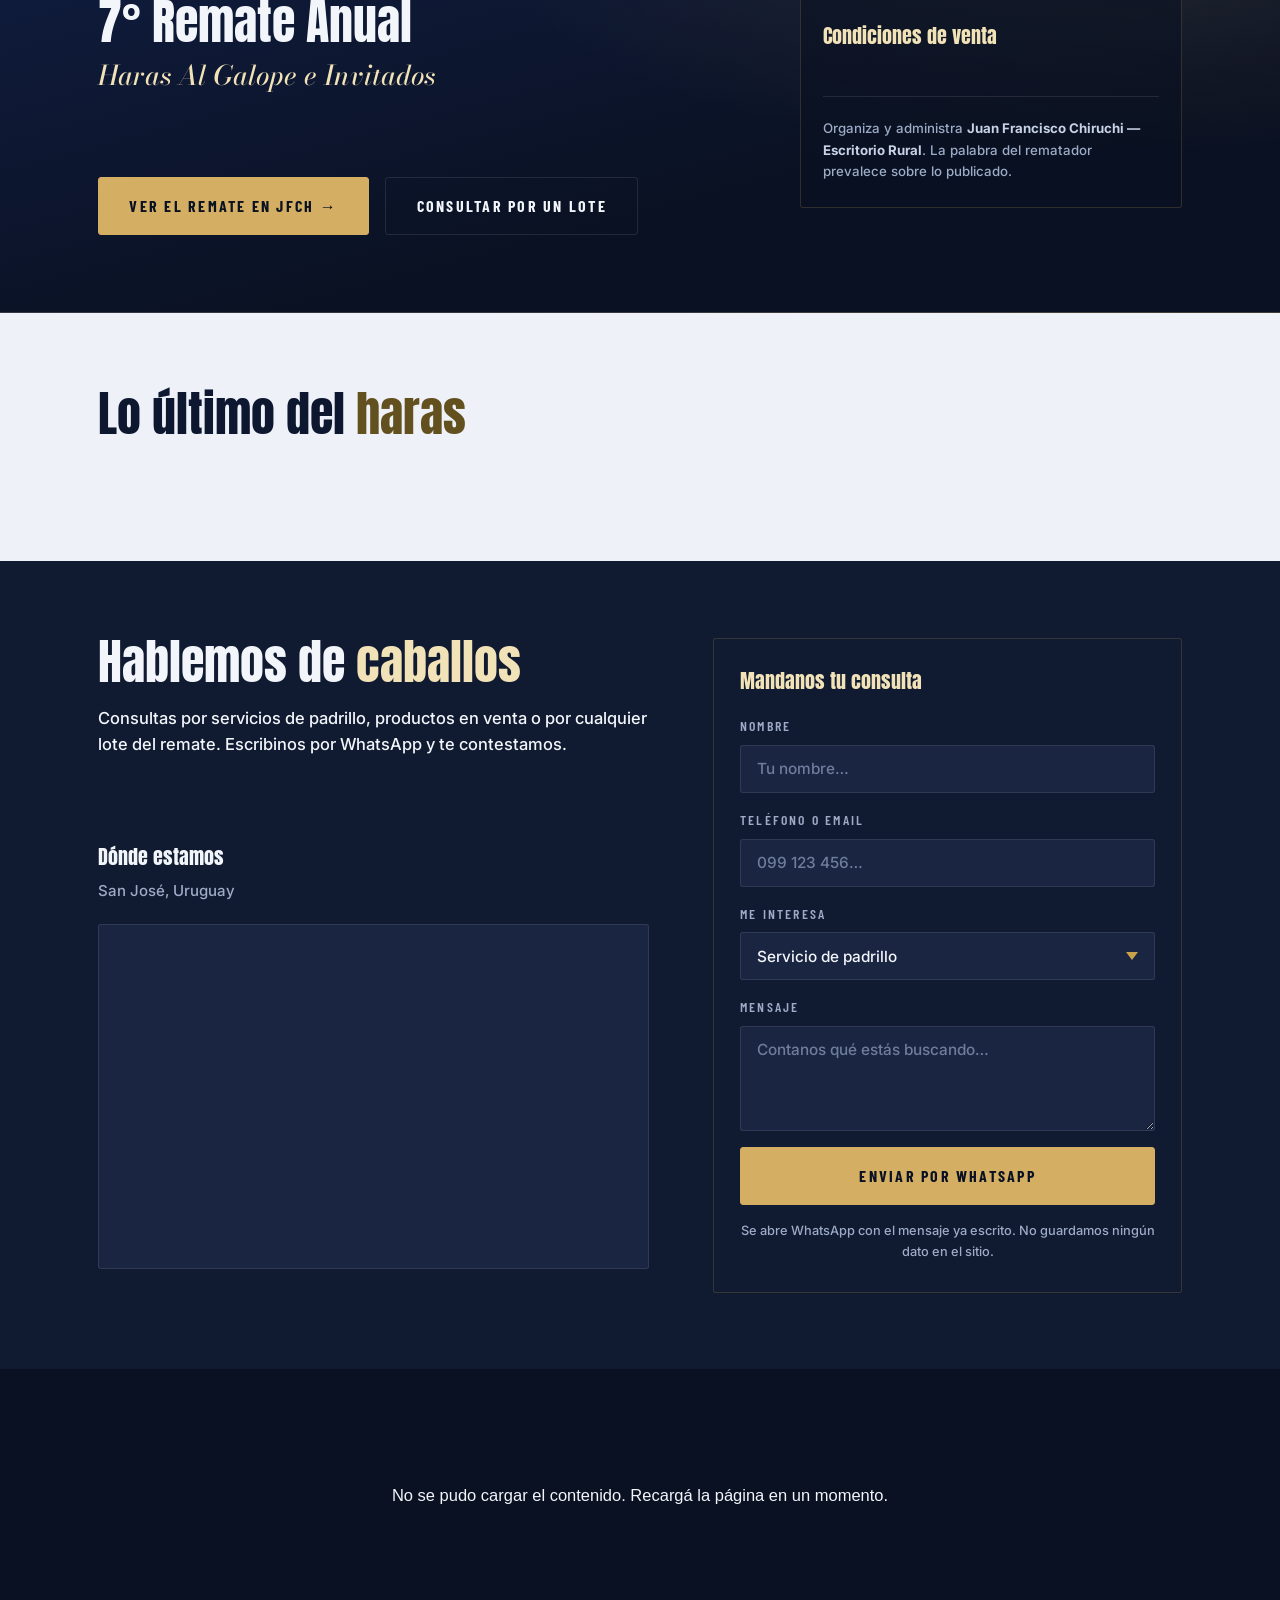
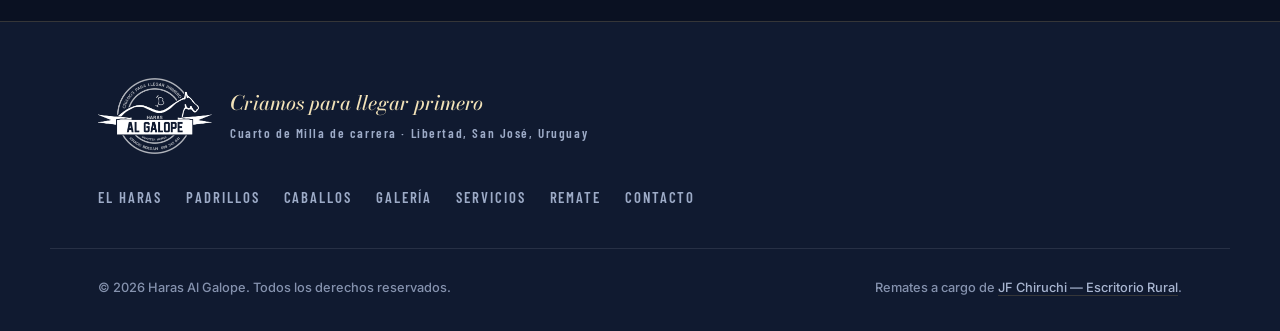
==== commit 46cd5dfa: "Agrega la sección del centro reproductivo Sección nueva a cargo de la Vet. Fernanda Duarte, con los " ====
--- a/index.html
+++ b/index.html
@@ -66,6 +66,7 @@
     <nav class="nav__links" id="navLinks" aria-label="Principal">
       <a href="#haras">El Haras</a>
       <a href="#padrillos">Padrillos</a>
+      <a href="#reproduccion" data-repro-nav hidden>Reproducción</a>
       <a href="#caballos">Caballos</a>
       <a href="#galeria">Galería</a>
       <a href="#servicios">Servicios</a>
@@ -205,6 +206,52 @@
 </section>
 
 
+<!-- ═══════════ Centro reproductivo ═══════════
+     Todo lo dibuja main.js desde content/reproduccion.json. Si en el panel se
+     apaga la sección, este bloque queda oculto y desaparece del menú. -->
+<section class="sec repro" id="reproduccion" hidden>
+  <div class="wrap">
+    <header class="sechead repro__head">
+      <p class="eyebrow" id="reproEyebrow"></p>
+      <h2 id="reproTitulo"></h2>
+      <p class="sechead__sub" id="reproIntro"></p>
+    </header>
+
+    <div class="repro__grid">
+      <!-- La tarjeta que manda: el número, quién está a cargo y el contacto.
+           Va con borde dorado porque es de acá de donde sale una consulta. -->
+      <aside class="repro__firma">
+        <p class="repro__cifra"><b id="reproCifra"></b><span id="reproCifraTxt"></span></p>
+
+        <!-- El retrato aparece sólo si se cargó una foto en el panel -->
+        <div class="repro__vetbox">
+          <figure class="repro__retrato" id="reproRetrato" hidden></figure>
+          <p class="repro__rol" id="reproRol"></p>
+          <p class="repro__vet" id="reproVet"></p>
+        </div>
+
+        <div class="repro__cta" id="reproCta"><!-- render: main.js --></div>
+      </aside>
+
+      <div class="repro__cols">
+        <div class="repro__col">
+          <h3 class="repro__h" id="reproTitLista"></h3>
+          <ul class="repro__lista" id="reproProcedimientos"></ul>
+        </div>
+
+        <div class="repro__col">
+          <h3 class="repro__h" id="reproTitRecursos"></h3>
+          <dl class="repro__recursos" id="reproRecursos"></dl>
+        </div>
+      </div>
+    </div>
+
+    <!-- Fotos del trabajo en el centro. Si no se cargó ninguna, no se dibuja. -->
+    <div class="repro__fotos" id="reproFotos" hidden><!-- render: main.js --></div>
+  </div>
+</section>
+
+
 <!-- ═══════════ Caballos / palmarés ═══════════ -->
 <section class="sec sec--light" id="caballos">
   <div class="wrap">
@@ -367,6 +414,7 @@
     <nav class="foot__nav" aria-label="Pie de página">
       <a href="#haras">El Haras</a>
       <a href="#padrillos">Padrillos</a>
+      <a href="#reproduccion" data-repro-nav hidden>Reproducción</a>
       <a href="#caballos">Caballos</a>
       <a href="#galeria">Galería</a>
       <a href="#servicios">Servicios</a>
--- a/assets/css/style.css
+++ b/assets/css/style.css
@@ -160,7 +160,7 @@
   letter-spacing:.2em; text-transform:uppercase; color:var(--sand);
 }
 
-.nav__links{ display:flex; align-items:center; gap:1.5rem }
+.nav__links{ display:flex; align-items:center; gap:1.15rem }
 .nav__links a:not(.btn){
   font-family:var(--cond); font-size:1rem; letter-spacing:.1em;
   text-transform:uppercase; color:var(--body-hi); position:relative; padding:.3rem 0;
@@ -180,9 +180,10 @@
 .burger[aria-expanded="true"] span:nth-child(2){ opacity:0 }
 .burger[aria-expanded="true"] span:nth-child(3){ transform:translateY(-6.5px) rotate(-45deg) }
 
-/* Con ocho secciones el menú horizontal necesita más ancho: pasa a menú
-   desplegable antes que antes (1080px en vez de 940px). */
-@media (max-width:1080px){
+/* Con nueve secciones el menú horizontal necesita 1285px para entrar entero.
+   Debajo de eso pasa a desplegable: es preferible el botón de hamburguesa a
+   que el último enlace se salga de la pantalla. Medido, no estimado. */
+@media (max-width:1300px){
   .burger{ display:block }
   .nav__links{
     position:fixed; inset:74px 0 auto; flex-direction:column; gap:0;
@@ -868,6 +869,151 @@
 }
 
 
+/* ══════════════════ CENTRO REPRODUCTIVO ══════════════════
+   Tres columnas: quién está a cargo, qué se hace y con qué se cuenta.
+   La primera es la que manda —la veterinaria es la credencial de la
+   sección— así que lleva el dorado y el número grande. */
+.eyebrow{
+  font-family:var(--cond); font-weight:700; font-size:.82rem;
+  letter-spacing:.22em; text-transform:uppercase;
+  color:var(--gold); margin:0 0 .7rem;
+}
+
+/* Fondo propio, para que se lea como sección destacada y no como una más.
+   Es el mismo azul de la casa pero con el brillo dorado entrando por la
+   izquierda: distinto del remate, que lo tiene arriba a la derecha. */
+.sec--dark.repro, .repro{
+  background:
+    radial-gradient(70% 90% at 12% 10%, rgba(200,164,92,.15), transparent 62%),
+    linear-gradient(200deg,#12203f,#0a1122 68%);
+  border-block:1px solid var(--line);
+}
+.repro__head h2{ font-size:clamp(2.2rem,5.6vw,3.6rem) }
+
+.repro__grid{
+  display:grid; gap:clamp(1.4rem,3vw,2.4rem);
+  grid-template-columns:minmax(280px,.85fr) 1.15fr;
+  align-items:start;
+}
+@media (max-width:900px){ .repro__grid{ grid-template-columns:1fr } }
+
+/* La tarjeta de la veterinaria: borde dorado y fondo propio. Es el ancla
+   visual de la sección y de donde sale la consulta. */
+.repro__firma{
+  background:linear-gradient(170deg, rgba(212,174,99,.09), rgba(10,17,34,.55));
+  border:1px solid var(--gold-dim);
+  padding:clamp(1.6rem,3vw,2.2rem);
+  display:flex; flex-direction:column; gap:1.5rem;
+}
+.repro__cifra{ margin:0; display:flex; flex-direction:column; gap:.25rem }
+.repro__cifra b{
+  font-family:var(--display); font-weight:400;
+  font-size:clamp(3.4rem,8vw,5rem); line-height:.85;
+  color:var(--gold); letter-spacing:.01em;
+}
+.repro__cifra span{
+  font-family:var(--cond); font-weight:700; font-size:.9rem;
+  letter-spacing:.15em; text-transform:uppercase; color:var(--gold-2);
+}
+
+.repro__vetbox{ padding-top:1.4rem; border-top:1px solid rgba(212,174,99,.28) }
+
+/* El retrato de quien está a cargo. Cuadrado y recortado al centro, para que
+   cualquier foto que suban desde el panel entre igual. */
+.repro__retrato{
+  margin:0 0 1rem; width:96px; height:96px; overflow:hidden;
+  border-radius:50%; border:2px solid var(--gold-dim);
+}
+.repro__retrato img{
+  width:100%; height:100%; object-fit:cover;
+  object-position:var(--pos, 50% 35%);   /* por defecto un poco arriba: son caras */
+  display:block;
+}
+
+/* La tira de fotos del trabajo. Van todas al mismo alto para que la fila
+   quede pareja aunque las suban en tamaños distintos. */
+.repro__fotos{
+  margin-top:clamp(1.4rem,3vw,2.2rem);
+  display:grid; gap:1px; background:var(--line-2);
+  border:1px solid var(--line-2);
+  grid-template-columns:repeat(auto-fit,minmax(220px,1fr));
+}
+.repro__fotos figure{ margin:0; position:relative; background:var(--card) }
+.repro__fotos img{
+  display:block; width:100%; aspect-ratio:4/3;
+  object-fit:cover; object-position:var(--pos, 50% 50%);
+}
+.repro__fotos figcaption{
+  position:absolute; inset:auto 0 0; padding:1.4rem .9rem .7rem;
+  background:linear-gradient(transparent, rgba(6,10,22,.88));
+  font-family:var(--cond); font-weight:600; font-size:.88rem;
+  letter-spacing:.06em; color:#f2f5fa;
+}
+.repro__rol{
+  font-family:var(--cond); font-weight:700; font-size:.8rem;
+  letter-spacing:.18em; text-transform:uppercase;
+  color:var(--muted); margin:0 0 .35rem;
+}
+.repro__vet{
+  font-family:var(--display); font-weight:400;
+  font-size:clamp(1.5rem,3vw,2rem); line-height:1.1;
+  color:var(--cream); margin:0;
+}
+
+/* El contacto propio del centro */
+.repro__cta{ display:grid }
+
+/* Las dos listas, al lado de la tarjeta */
+.repro__cols{
+  display:grid; gap:1px; background:var(--line-2);
+  border:1px solid var(--line-2);
+  grid-template-columns:repeat(auto-fit,minmax(240px,1fr));
+}
+.repro__col{ background:var(--card); padding:1.9rem 1.6rem }
+
+/* Dorado claro, no el apagado: sobre la tarjeta el apagado daba 3,64:1 y el
+   mínimo legible es 4,5. */
+.repro__h{
+  font-family:var(--cond); font-weight:700; font-size:.84rem;
+  letter-spacing:.18em; text-transform:uppercase;
+  color:var(--gold); margin:0 0 1.2rem;
+  padding-bottom:.9rem; border-bottom:1px solid var(--line-2);
+}
+
+/* Mismo guion dorado que la lista de servicios: es la misma familia de cosas */
+.repro__lista{ list-style:none; margin:0; padding:0; display:grid; gap:.7rem }
+.repro__lista li{
+  position:relative; padding-left:1.35rem;
+  font-size:.96rem; font-weight:500; color:var(--body); line-height:1.45;
+}
+.repro__lista li::before{
+  content:'—'; position:absolute; left:0; color:var(--gold-dim);
+}
+
+.repro__recursos{ margin:0; display:grid; gap:1.15rem }
+.repro__recursos dt{
+  font-family:var(--cond); font-weight:700; font-size:1rem;
+  letter-spacing:.06em; color:var(--cream); margin-bottom:.2rem;
+}
+.repro__recursos dd{
+  margin:0; font-size:.93rem; font-weight:500; color:var(--muted); line-height:1.5;
+}
+
+/* En celular las etiquetas en mayúscula quedaban en 12,8px, por debajo de lo
+   que usa el resto del sitio. Se suben junto con el cuerpo. */
+@media (max-width:640px){
+  .repro__firma{ padding:1.5rem 1.25rem }
+  .repro__col{ padding:1.6rem 1.25rem }
+  .repro__lista li{ font-size:1.02rem }
+  .repro__recursos dd{ font-size:1rem }
+  .repro__recursos dt{ font-size:1.05rem }
+  .eyebrow{ font-size:.92rem }
+  .repro__rol{ font-size:.88rem }
+  .repro__h{ font-size:.92rem }
+  .repro__cifra span{ font-size:.95rem }
+}
+
+
 /* ══════════════════ WHATSAPP FLOTANTE ══════════════════ */
 .wa{
   /* se apoya arriba de la cinta, no encima */
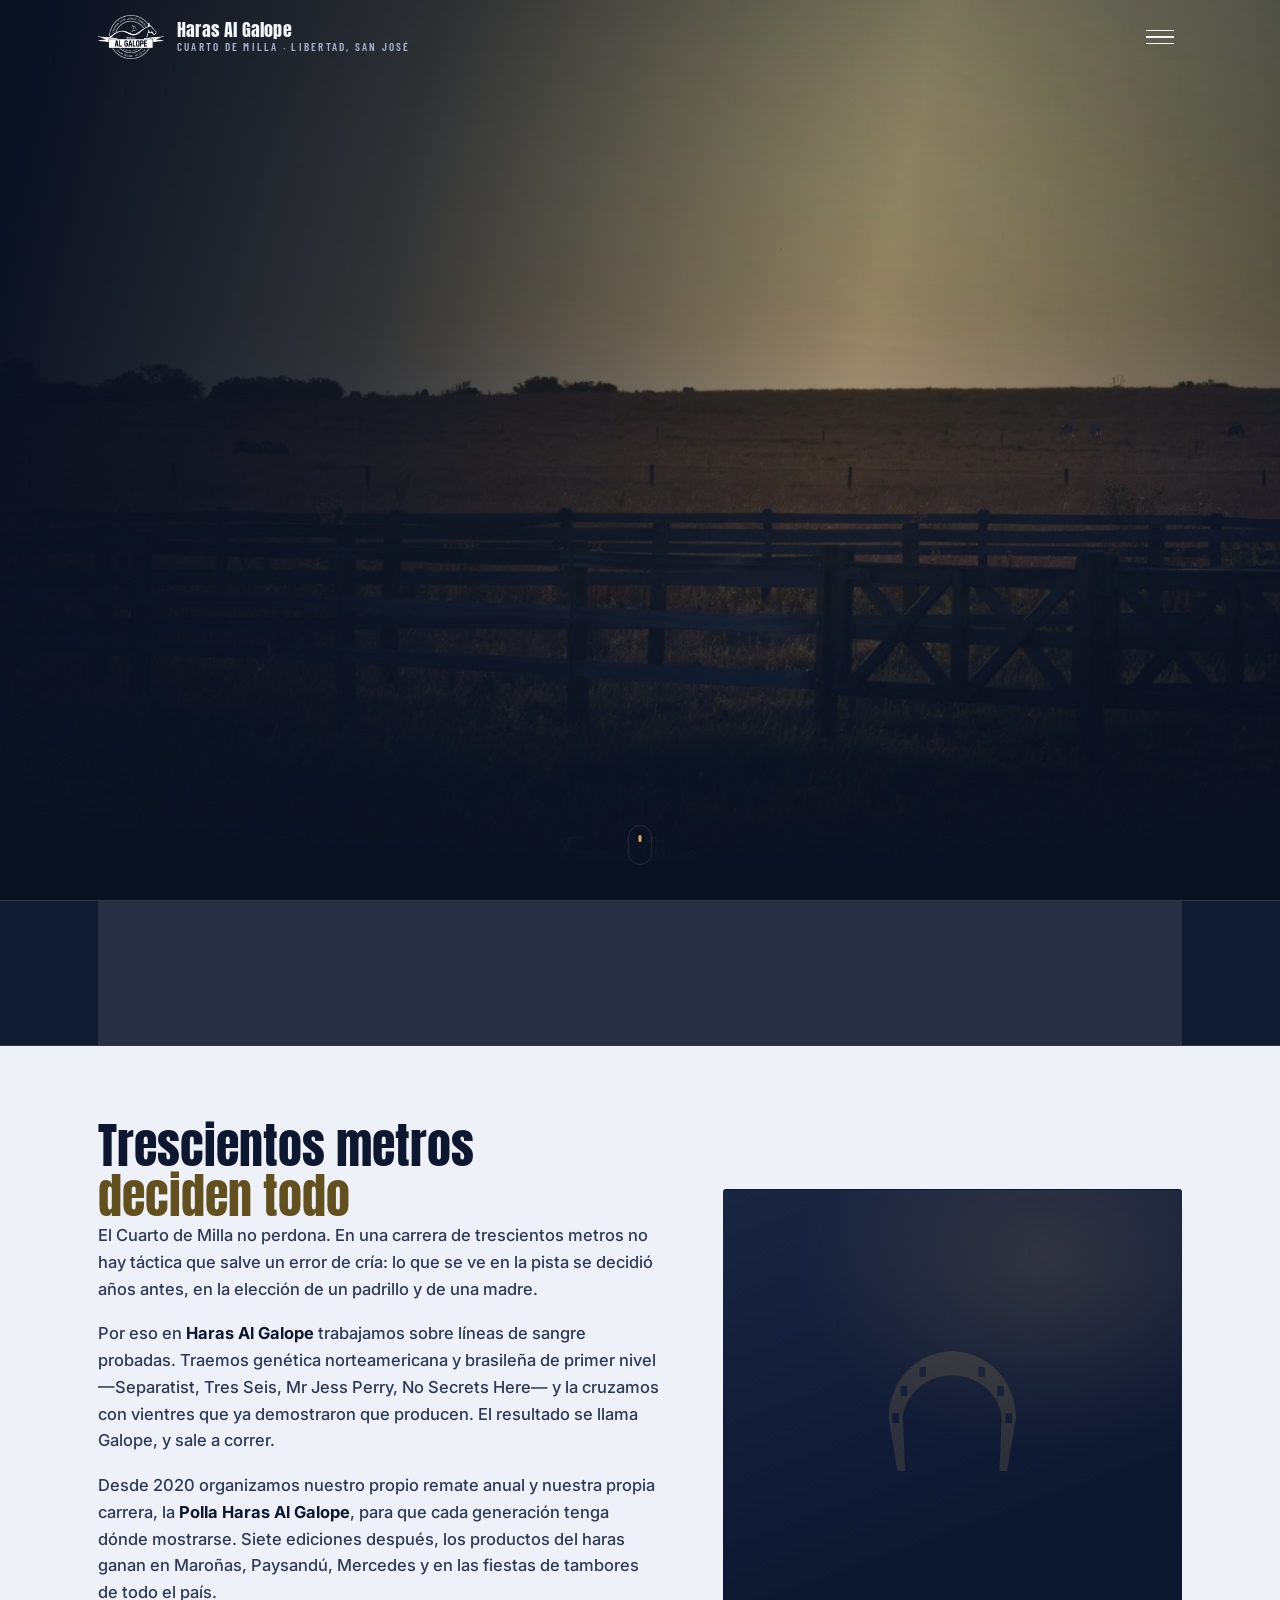
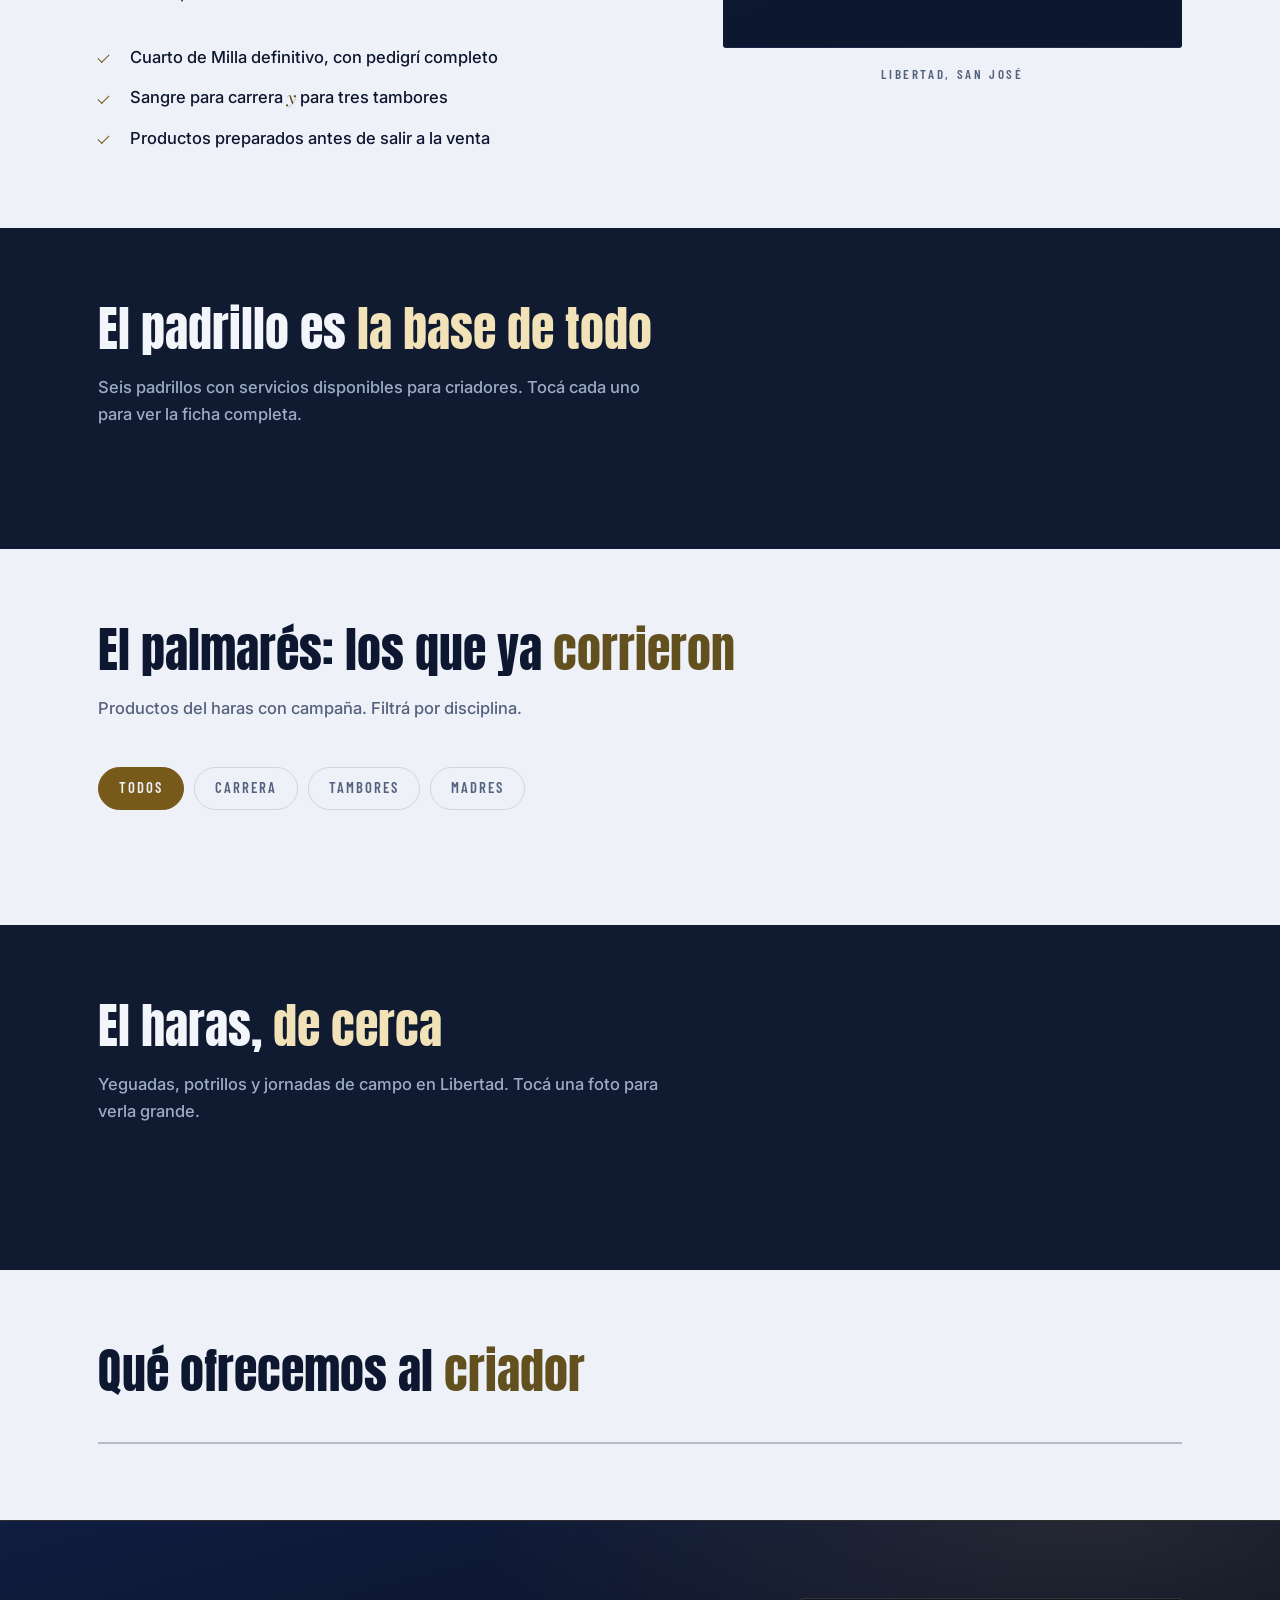
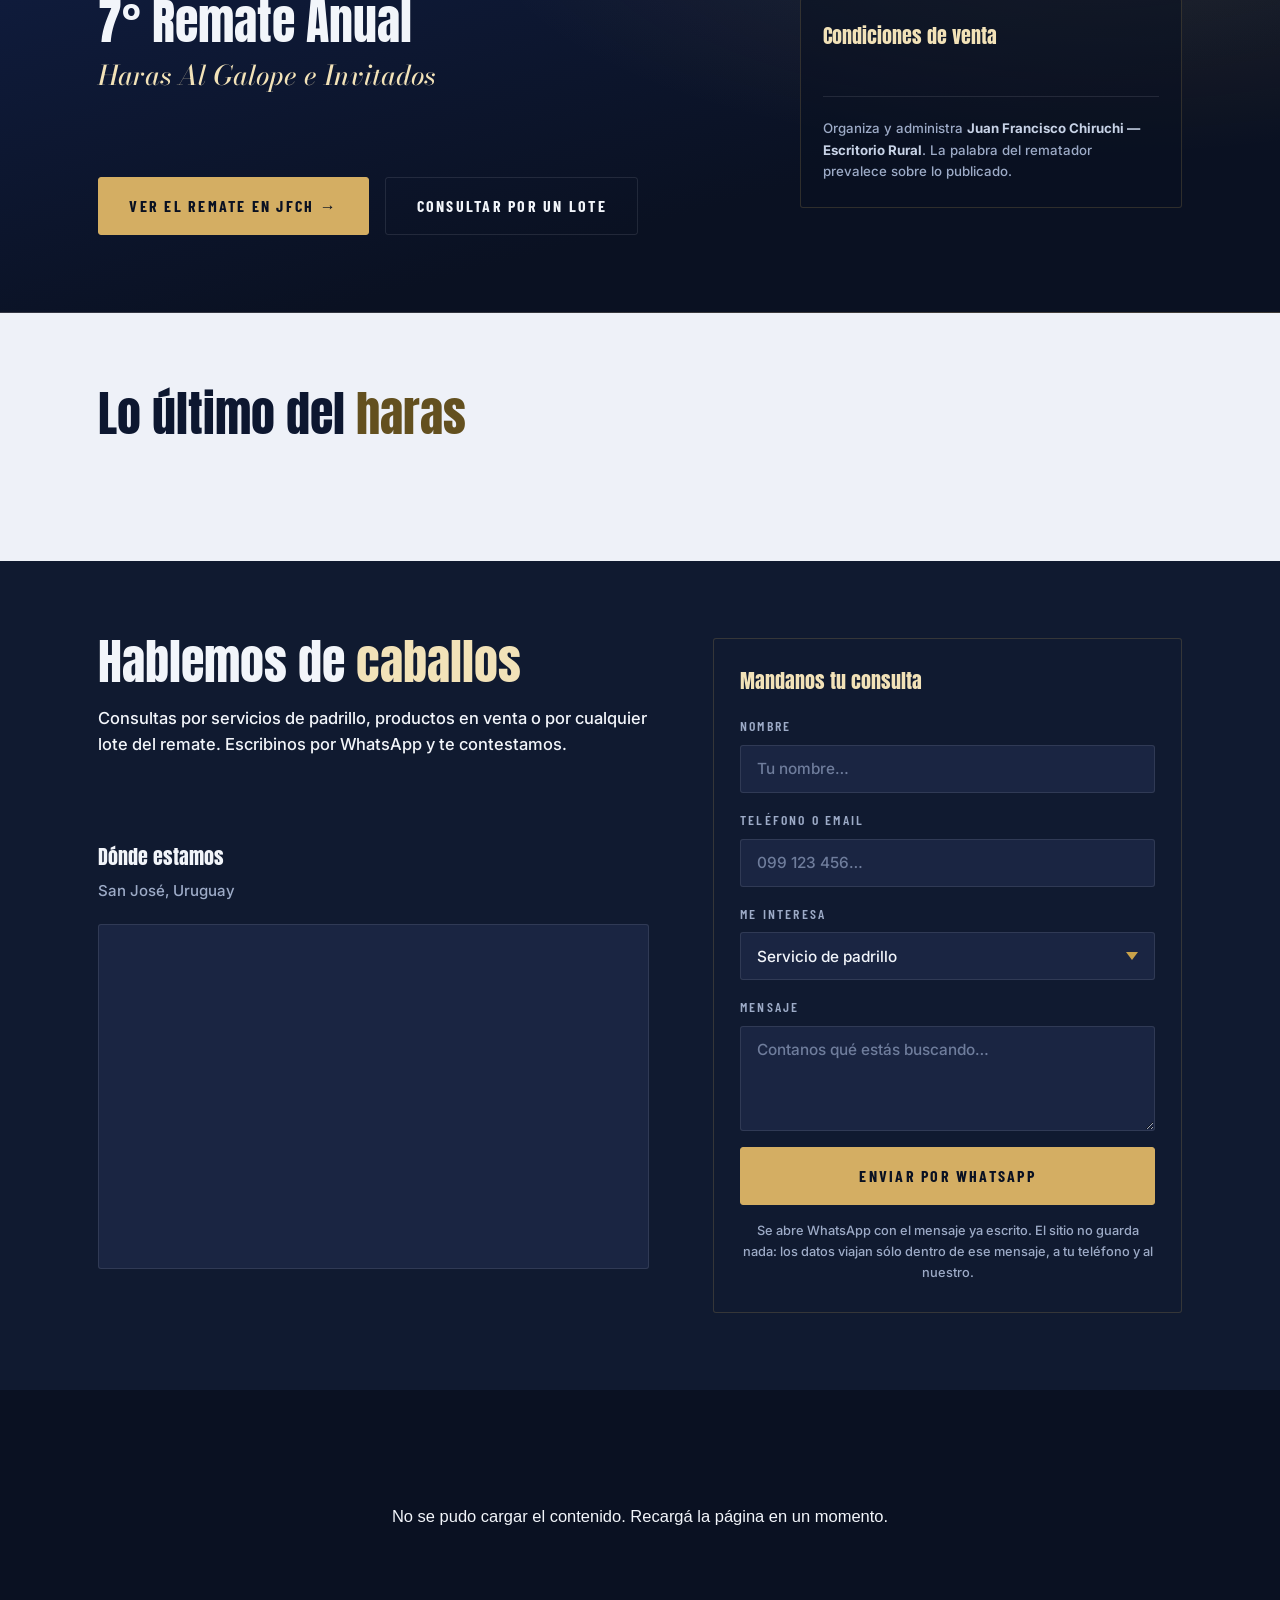
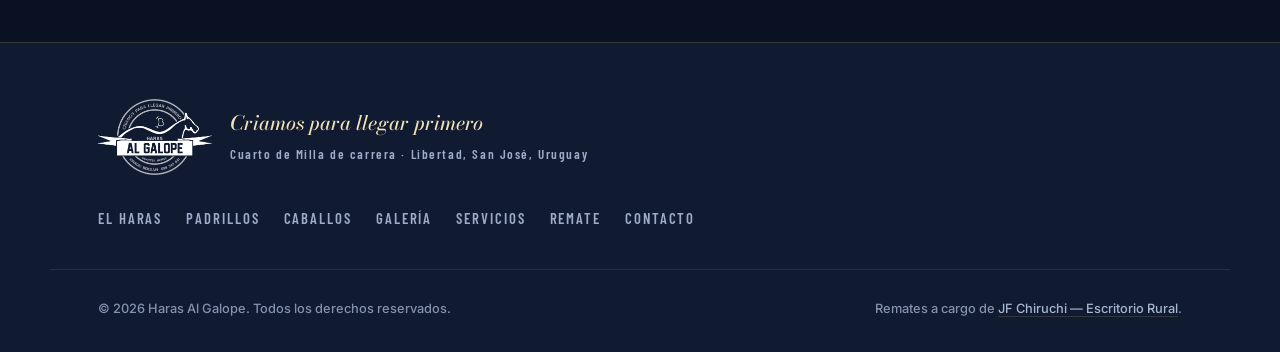
==== commit d7f25452: "Cada mensaje de WhatsApp dice de dónde salió Los mensajes pre-escritos terminan ahora con un código " ====
--- a/index.html
+++ b/index.html
@@ -390,7 +390,8 @@
 
         <button class="btn btn--gold btn--full" type="submit">Enviar por WhatsApp</button>
         <p class="form__note">
-          Se abre WhatsApp con el mensaje ya escrito. No guardamos ningún dato en el sitio.
+          Se abre WhatsApp con el mensaje ya escrito. El sitio no guarda nada:
+          los datos viajan sólo dentro de ese mensaje, a tu teléfono y al nuestro.
         </p>
       </form>
     </div>
--- a/assets/css/style.css
+++ b/assets/css/style.css
@@ -11,6 +11,15 @@
   --ink-3:    #1a2542;
   --green:    #1d3272;
   --green-2:  #1d3a8f;
+  /* El acento del sitio. Lo cambia el tema que se elige en el panel.
+     La versión en números sueltos es para los brillos y tintes translúcidos:
+     rgba() no acepta un color hex como primer argumento. */
+  --acento-rgb: 200,164,92;
+  /* El color que va ENCIMA del acento. En lo oscuro el acento es claro, así
+     que arriba va tinta; en las secciones de papel el acento es oscuro y
+     arriba tiene que ir claro. Sin esto, el chip activo quedaba oscuro sobre
+     oscuro (2,89:1). */
+  --sobre-acento: var(--ink);
   --gold:     #d4ae63;
   --gold-2:   #f2e2b8;
   --gold-dim: #8a6f38;
@@ -19,7 +28,7 @@
   --body:     #c7d2e6;   /* texto secundario */
   --sand:     #a8b5d0;
   --muted:    #9dabc7;
-  --line:     rgba(200,164,92,.20);
+  --line:     rgba(var(--acento-rgb),.20);
   --line-2:   rgba(242,245,250,.10);
   --card:     #101a30;   /* fondo de tarjetas */
   --card-2:   #1a2542;
@@ -48,6 +57,38 @@
 
   --ease: cubic-bezier(.22,.61,.36,1);
 }
+
+/* ══════════════════ TEMAS ══════════════════
+   El tema se elige desde el panel y sólo cambia el ACENTO: el azul marino
+   del logo es la identidad del haras y no se toca.
+
+   Los valores no están elegidos a ojo. Se calcularon buscando, en cada tono,
+   la luminosidad que iguala el brillo del dorado original, y después se
+   verificó uno por uno que pasen contraste en los dos fondos —el oscuro y el
+   de papel— incluido el caso peor: el acento como FONDO de botón con texto
+   oscuro encima. Los cuatro pasan con 4,5:1 o más.
+
+   Si se agrega un tema nuevo hay que rehacer esa cuenta, no copiar un color
+   que se vea lindo: sobre papel casi cualquier tono claro deja de leerse. */
+
+:root[data-tema="verde"]{
+  --acento-rgb: 90,200,130;
+  --gold:#5ac882; --gold-2:#cfe9d9; --gold-dim:#3e8056;
+}
+:root[data-tema="verde"] .sec--light{ --gold:#246b3e; --gold-2:#1f5d36 }
+
+:root[data-tema="cobre"]{
+  --acento-rgb: 225,166,141;
+  --gold:#e1a68d; --gold-2:#f0e0d9; --gold-dim:#a56246;
+}
+:root[data-tema="cobre"] .sec--light{ --gold:#944827; --gold-2:#833f23 }
+
+:root[data-tema="plata"]{
+  --acento-rgb: 167,180,199;
+  --gold:#a7b4c7; --gold-2:#dfe3e8; --gold-dim:#647489;
+}
+:root[data-tema="plata"] .sec--light{ --gold:#4c5f77; --gold-2:#435369 }
+
 
 *,*::before,*::after{ box-sizing:border-box }
 
@@ -84,7 +125,7 @@
 
 .skip{
   position:absolute; left:-9999px; top:0; z-index:200;
-  background:var(--gold); color:var(--ink); padding:.7rem 1.2rem;
+  background:var(--gold); color:var(--sobre-acento); padding:.7rem 1.2rem;
 }
 .skip:focus{ left:0 }
 
@@ -124,8 +165,8 @@
   background:transparent; white-space:nowrap;
   transition:background-color .3s var(--ease), color .3s var(--ease), border-color .3s var(--ease);
 }
-.btn:hover{ background:var(--gold); color:var(--ink) }
-.btn--gold{ background:var(--gold); color:var(--ink); border-color:var(--gold) }
+.btn:hover{ background:var(--gold); color:var(--sobre-acento) }
+.btn--gold{ background:var(--gold); color:var(--sobre-acento); border-color:var(--gold) }
 .btn--gold:hover{ background:var(--gold-2); border-color:var(--gold-2) }
 .btn--ghost{ border-color:var(--line-2); color:var(--cream) }
 .btn--ghost:hover{ border-color:var(--cream); background:var(--cream); color:var(--ink) }
@@ -207,7 +248,7 @@
 .hero__sky{
   position:absolute; inset:0;
   background:
-    radial-gradient(120% 80% at 78% 8%,  rgba(200,164,92,.28) 0%, transparent 55%),
+    radial-gradient(120% 80% at 78% 8%,  rgba(var(--acento-rgb),.28) 0%, transparent 55%),
     radial-gradient(90%  70% at 20% 92%, rgba(29,58,143,.55)  0%, transparent 60%),
     linear-gradient(170deg, #0a1122 0%, #16264f 42%, #1d3272 70%, #0a1122 100%);
 }
@@ -231,7 +272,7 @@
 .hero__horse{
   position:absolute; right:-8%; top:50%; translate:0 -50%;
   width:min(60vw,660px); height:auto; aspect-ratio:1;
-  fill:rgba(200,164,92,.09);
+  fill:rgba(var(--acento-rgb),.09);
   filter:drop-shadow(0 30px 60px rgba(0,0,0,.5));
   animation:drift 18s ease-in-out infinite;
 }
@@ -349,6 +390,7 @@
   --sand:    #55627e;
   --gold:    #77591a;
   --gold-2:  #63501f;
+  --sobre-acento: var(--paper);
   --line:    rgba(17,37,108,.20);
   --line-2:  rgba(13,23,48,.13);
   --card:    #ffffff;
@@ -399,14 +441,14 @@
   position:relative; overflow:hidden; border-radius:var(--r);
   border:1px solid var(--line);
   background:
-    radial-gradient(90% 70% at 70% 15%, rgba(200,164,92,.16), transparent 60%),
+    radial-gradient(90% 70% at 70% 15%, rgba(var(--acento-rgb),.16), transparent 60%),
     linear-gradient(160deg, #1a2542, #0d1730 70%);
   display:grid; place-items:center; aspect-ratio:4/3;
 }
 /* Cuadrado, no vertical: las fotos del haras son apaisadas o cuadradas, y
    un marco muy vertical obliga a descartar medio ancho y amplía de más. */
 .photo--square{ aspect-ratio:1/1 }
-.photo > svg{ width:36%; height:auto; aspect-ratio:1; fill:rgba(200,164,92,.16) }
+.photo > svg{ width:36%; height:auto; aspect-ratio:1; fill:rgba(var(--acento-rgb),.16) }
 
 /* ENCUADRE DE LAS FOTOS
    La foto se recorta sola para llenar el marco. Si queda mal centrada (por
@@ -448,7 +490,7 @@
 .pad__img{
   position:relative; aspect-ratio:4/3; overflow:hidden;
   background:
-    radial-gradient(80% 70% at 65% 20%, rgba(200,164,92,.2), transparent 62%),
+    radial-gradient(80% 70% at 65% 20%, rgba(var(--acento-rgb),.2), transparent 62%),
     linear-gradient(155deg,#1d2c58,#0d1730 75%);
   display:grid; place-items:center; isolation:isolate;
 }
@@ -461,8 +503,8 @@
 }
 .pad__img:not([style*="--foto"])::after,
 .mhead:not([style*="--foto"])::after{ display:none }
-.pad__img > svg{ width:38%; height:auto; aspect-ratio:1; fill:rgba(200,164,92,.2); transition:transform .45s var(--ease) }
-.pad:hover .pad__img > svg{ transform:scale(1.06); fill:rgba(200,164,92,.3) }
+.pad__img > svg{ width:38%; height:auto; aspect-ratio:1; fill:rgba(var(--acento-rgb),.2); transition:transform .45s var(--ease) }
+.pad:hover .pad__img > svg{ transform:scale(1.06); fill:rgba(var(--acento-rgb),.3) }
 
 .pad__lot{
   /* z-index: la foto se inserta después que las etiquetas y, sin esto, las
@@ -507,7 +549,7 @@
   transition:color .25s var(--ease), border-color .25s var(--ease), background-color .25s var(--ease);
 }
 .chip:hover{ color:var(--cream); border-color:var(--sand) }
-.chip.is-on{ background:var(--gold); border-color:var(--gold); color:var(--ink) }
+.chip.is-on{ background:var(--gold); border-color:var(--gold); color:var(--sobre-acento) }
 
 .horses{ display:grid; grid-template-columns:repeat(auto-fill,minmax(235px,1fr)); gap:1rem }
 
@@ -609,7 +651,7 @@
 /* ══════════════════ REMATE ══════════════════ */
 .sec--auction{
   background:
-    radial-gradient(80% 100% at 85% 0%, rgba(200,164,92,.13), transparent 60%),
+    radial-gradient(80% 100% at 85% 0%, rgba(var(--acento-rgb),.13), transparent 60%),
     linear-gradient(165deg,#101d40,#0a1122 65%);
   border-block:1px solid var(--line);
 }
@@ -658,7 +700,7 @@
 .new__meta{ display:flex; align-items:center; gap:.8rem; margin-bottom:1.1rem; flex-wrap:wrap }
 .new__tag{
   font-family:var(--cond); font-weight:600; font-size:.7rem; letter-spacing:.16em; text-transform:uppercase;
-  background:rgba(200,164,92,.12); color:var(--gold);
+  background:rgba(var(--acento-rgb),.12); color:var(--gold);
   border:1px solid var(--line); padding:.22rem .6rem; border-radius:2px;
 }
 .new__date{ font-family:var(--cond); font-weight:600; font-size:.82rem; letter-spacing:.1em; color:var(--muted) }
@@ -788,11 +830,11 @@
   /* misma proporción que la tarjeta: la foto entra igual de completa */
   position:relative; aspect-ratio:4/3; display:grid; place-items:center; overflow:hidden;
   background:
-    radial-gradient(80% 80% at 70% 20%, rgba(200,164,92,.22), transparent 62%),
+    radial-gradient(80% 80% at 70% 20%, rgba(var(--acento-rgb),.22), transparent 62%),
     linear-gradient(150deg,#1d2c58,#0d1730 75%);
   border-bottom:1px solid var(--line);
 }
-.mhead > svg{ width:24%; height:auto; aspect-ratio:1; fill:rgba(200,164,92,.22) }
+.mhead > svg{ width:24%; height:auto; aspect-ratio:1; fill:rgba(var(--acento-rgb),.22) }
 .mbody{ padding:2rem 2rem 2.4rem }
 .mbody h3{ font-size:clamp(1.7rem,4vw,2.3rem); margin:0 0 .4rem }
 .mbody .pad__idx{ margin-bottom:1.4rem }
@@ -884,7 +926,7 @@
    izquierda: distinto del remate, que lo tiene arriba a la derecha. */
 .sec--dark.repro, .repro{
   background:
-    radial-gradient(70% 90% at 12% 10%, rgba(200,164,92,.15), transparent 62%),
+    radial-gradient(70% 90% at 12% 10%, rgba(var(--acento-rgb),.15), transparent 62%),
     linear-gradient(200deg,#12203f,#0a1122 68%);
   border-block:1px solid var(--line);
 }
@@ -900,7 +942,7 @@
 /* La tarjeta de la veterinaria: borde dorado y fondo propio. Es el ancla
    visual de la sección y de donde sale la consulta. */
 .repro__firma{
-  background:linear-gradient(170deg, rgba(212,174,99,.09), rgba(10,17,34,.55));
+  background:linear-gradient(170deg, rgba(var(--acento-rgb),.09), rgba(10,17,34,.55));
   border:1px solid var(--gold-dim);
   padding:clamp(1.6rem,3vw,2.2rem);
   display:flex; flex-direction:column; gap:1.5rem;
@@ -916,7 +958,7 @@
   letter-spacing:.15em; text-transform:uppercase; color:var(--gold-2);
 }
 
-.repro__vetbox{ padding-top:1.4rem; border-top:1px solid rgba(212,174,99,.28) }
+.repro__vetbox{ padding-top:1.4rem; border-top:1px solid rgba(var(--acento-rgb),.28) }
 
 /* El retrato de quien está a cargo. Cuadrado y recortado al centro, para que
    cualquier foto que suban desde el panel entre igual. */
@@ -930,15 +972,20 @@
   display:block;
 }
 
-/* La tira de fotos del trabajo. Van todas al mismo alto para que la fila
-   quede pareja aunque las suban en tamaños distintos. */
+/* La tira de fotos del trabajo. Con separación en vez de la grilla de líneas
+   de 1px: como la cantidad de fotos la decide el panel, la última fila casi
+   nunca queda completa, y con líneas el hueco se ve como un bloque macizo.
+   Así, sobra espacio y no se nota. Es el mismo lenguaje que la galería. */
 .repro__fotos{
   margin-top:clamp(1.4rem,3vw,2.2rem);
-  display:grid; gap:1px; background:var(--line-2);
-  border:1px solid var(--line-2);
+  display:grid; gap:12px;
   grid-template-columns:repeat(auto-fit,minmax(220px,1fr));
 }
-.repro__fotos figure{ margin:0; position:relative; background:var(--card) }
+.repro__fotos figure{
+  margin:0; position:relative; overflow:hidden;
+  border:1px solid var(--line-2); border-radius:var(--r);
+  background:var(--card-2);
+}
 .repro__fotos img{
   display:block; width:100%; aspect-ratio:4/3;
   object-fit:cover; object-position:var(--pos, 50% 50%);
@@ -1001,6 +1048,20 @@
 
 /* En celular las etiquetas en mayúscula quedaban en 12,8px, por debajo de lo
    que usa el resto del sitio. Se suben junto con el cuerpo. */
+/* En el celular, apiladas, siete fotos son casi dos mil píxeles de scroll en
+   el medio de la página. Se pasan a una tira que se desliza con el dedo: una
+   sola fila, las fotos siguen grandes y se ve que hay más a la derecha. */
+@media (max-width:760px){
+  .repro__fotos{
+    grid-auto-flow:column; grid-template-columns:none;
+    grid-auto-columns:78%;
+    overflow-x:auto; scroll-snap-type:x mandatory;
+    padding-bottom:.5rem;                 /* aire para la barra de scroll */
+    scrollbar-width:thin;
+  }
+  .repro__fotos figure{ scroll-snap-align:center }
+}
+
 @media (max-width:640px){
   .repro__firma{ padding:1.5rem 1.25rem }
   .repro__col{ padding:1.6rem 1.25rem }
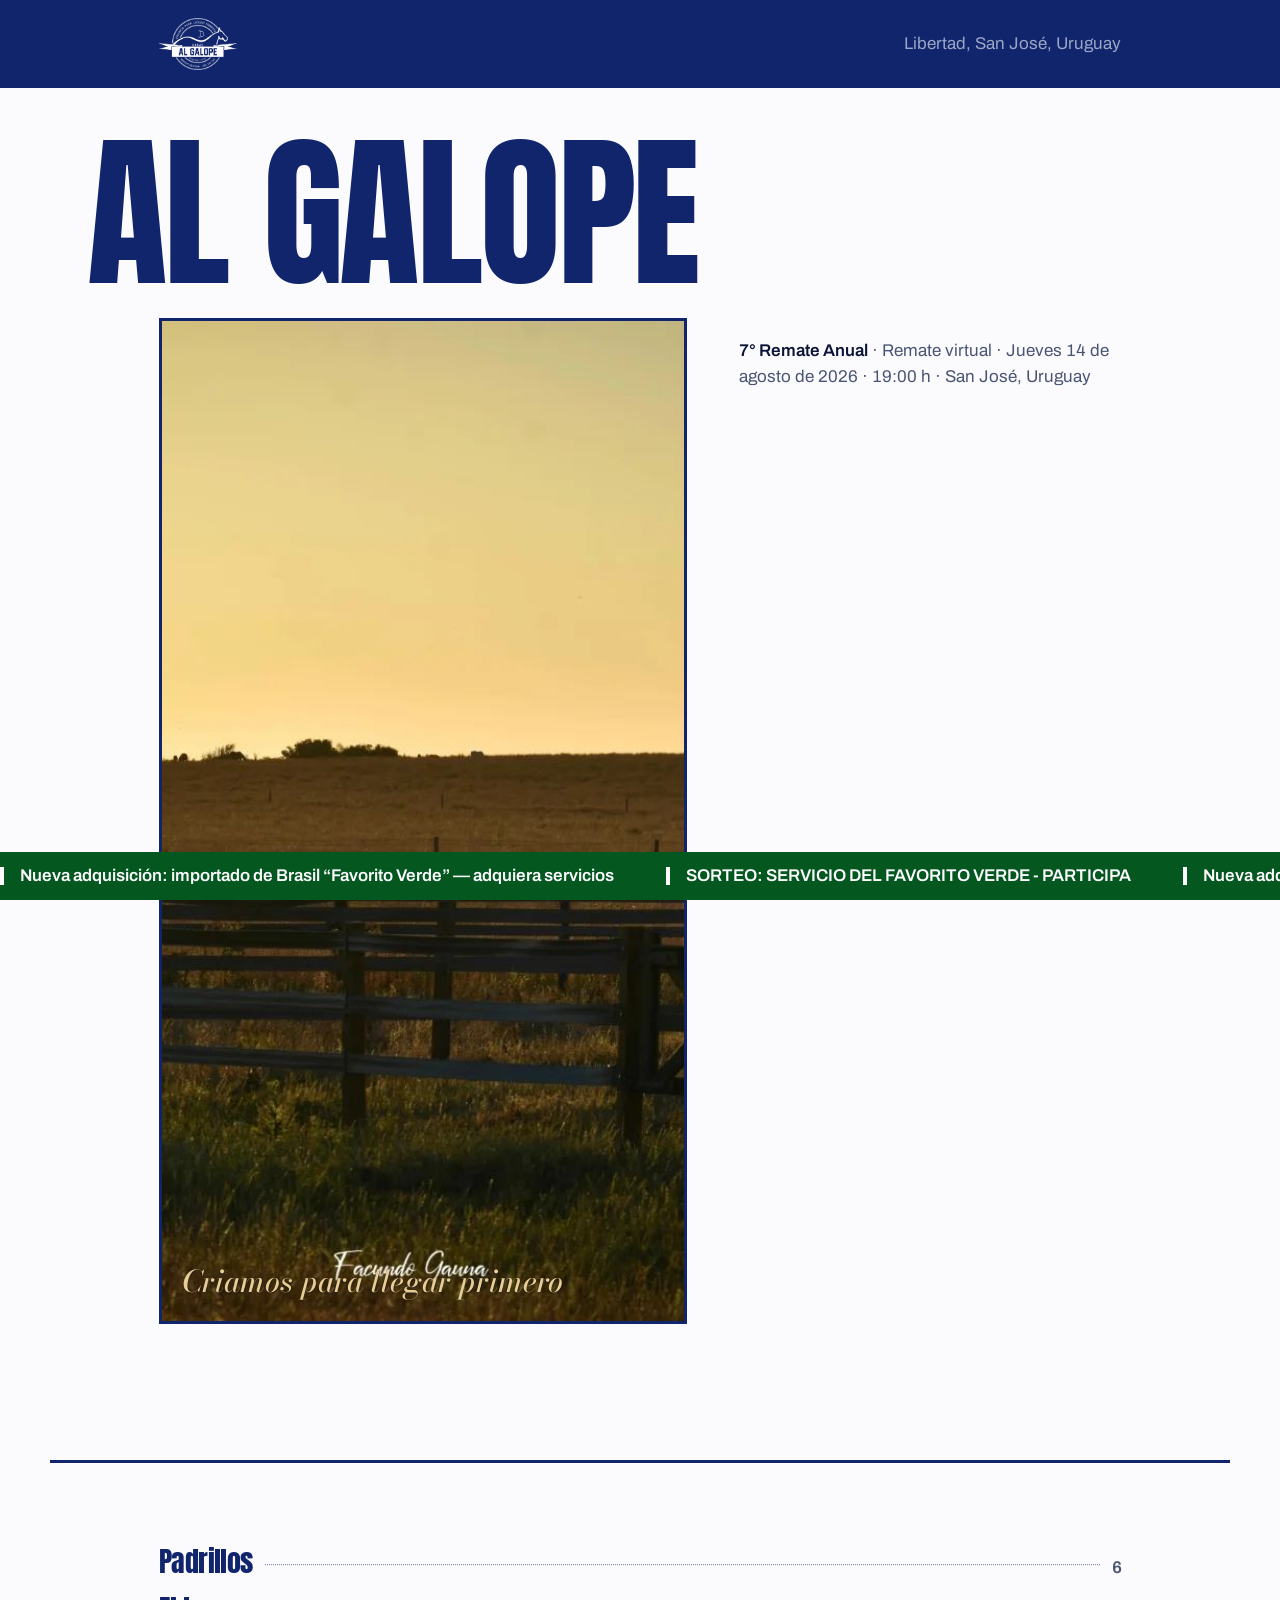
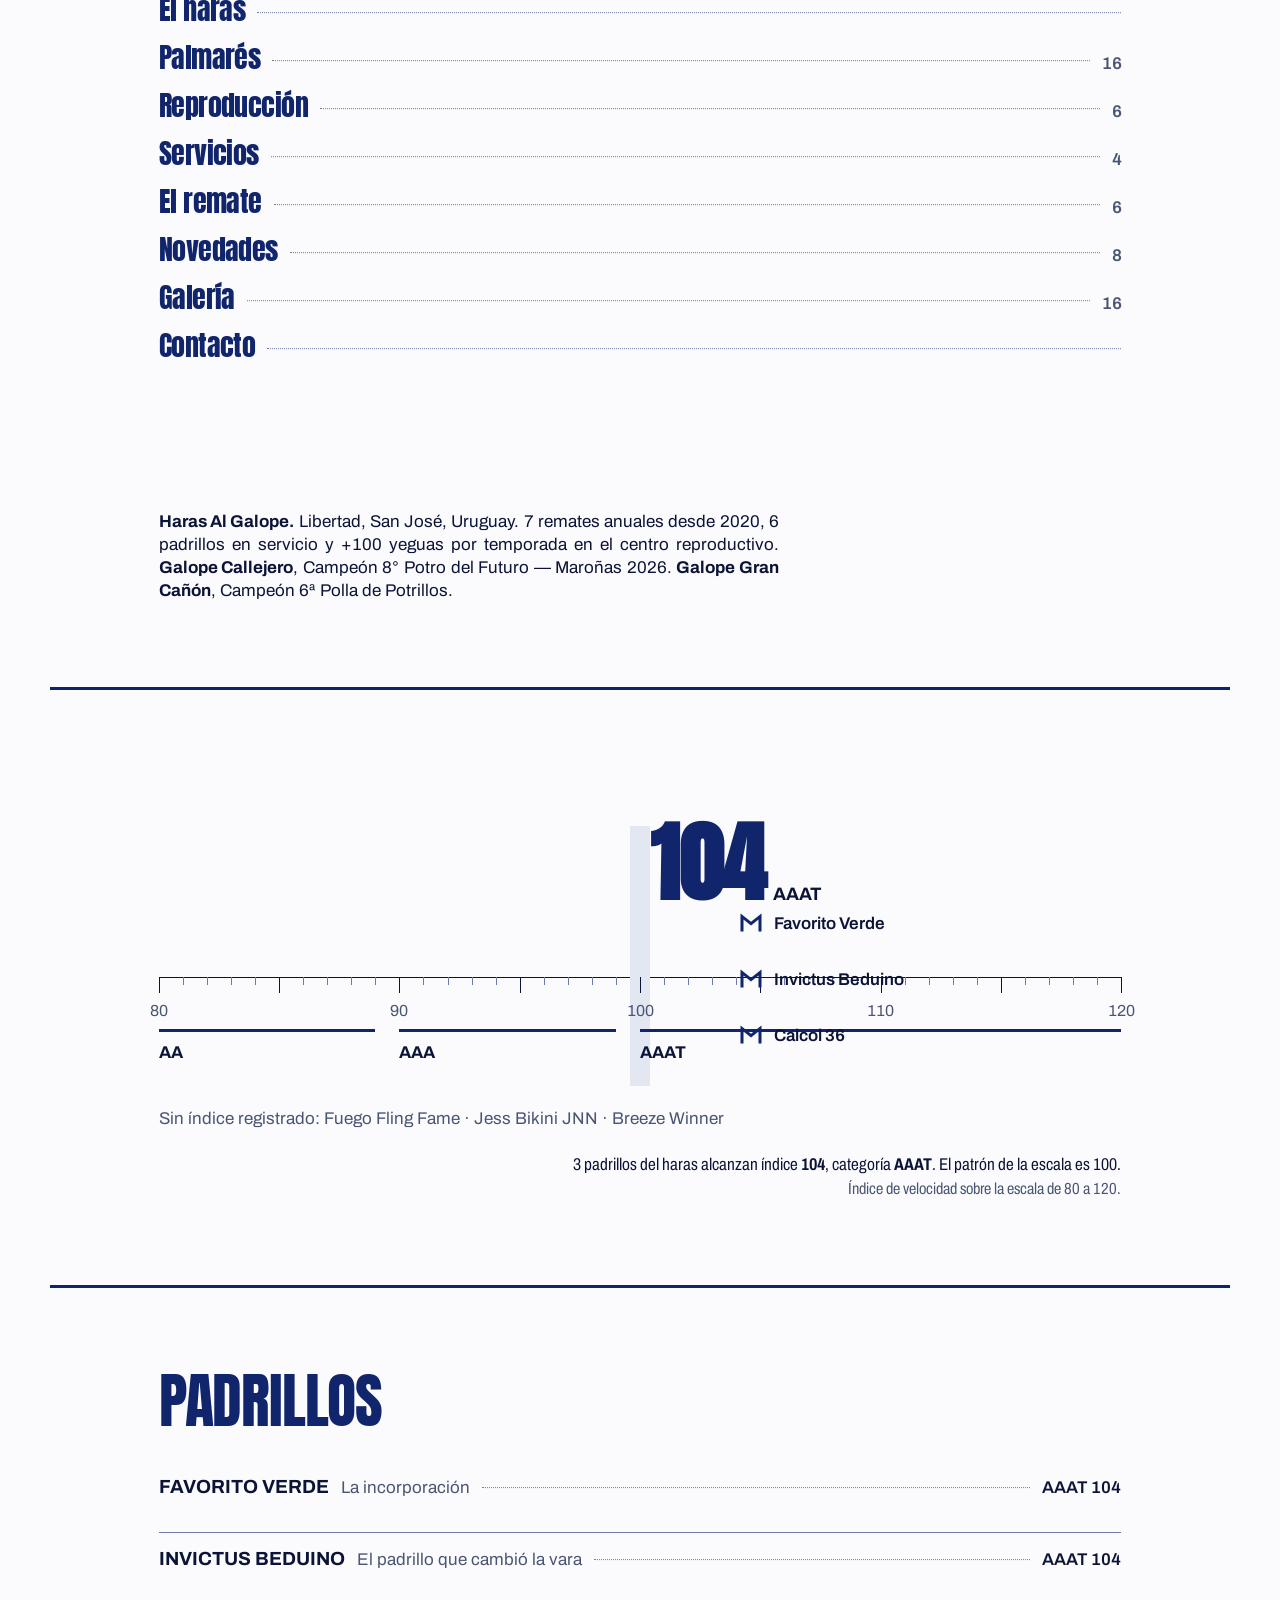
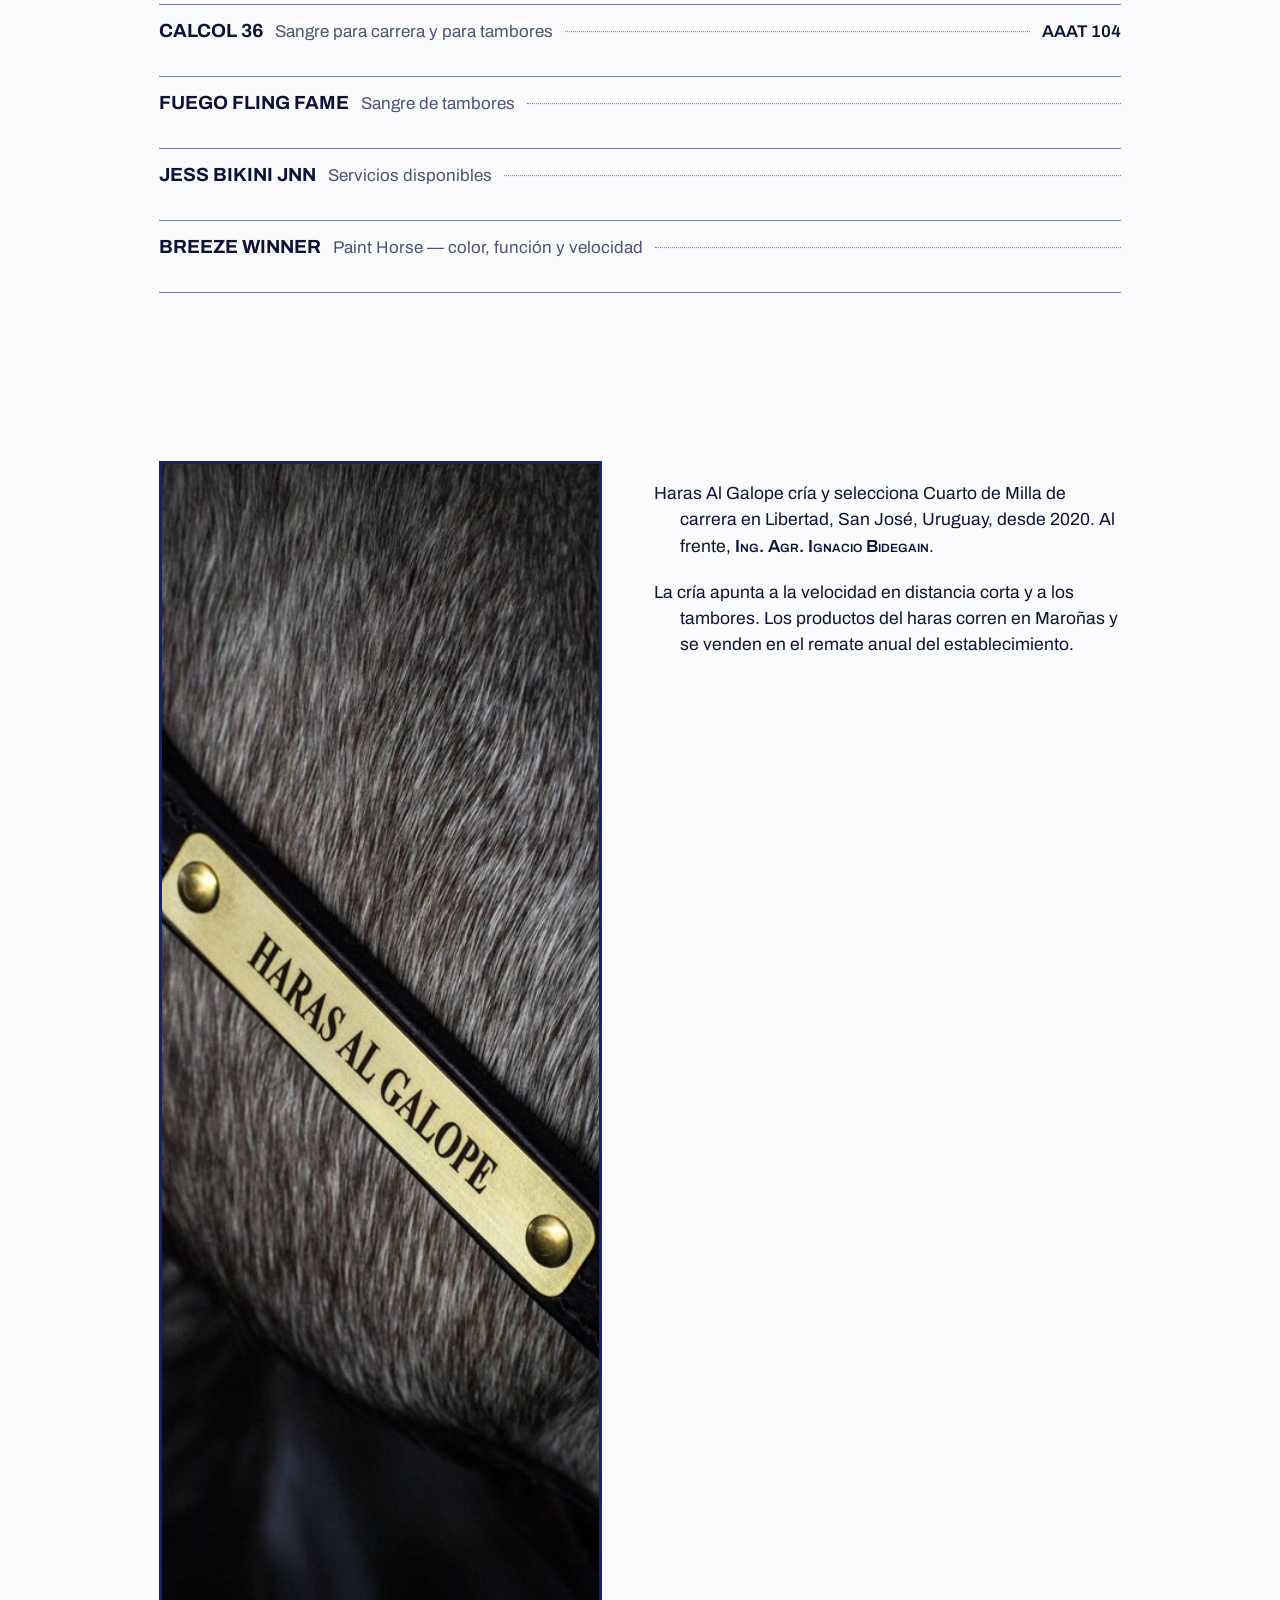
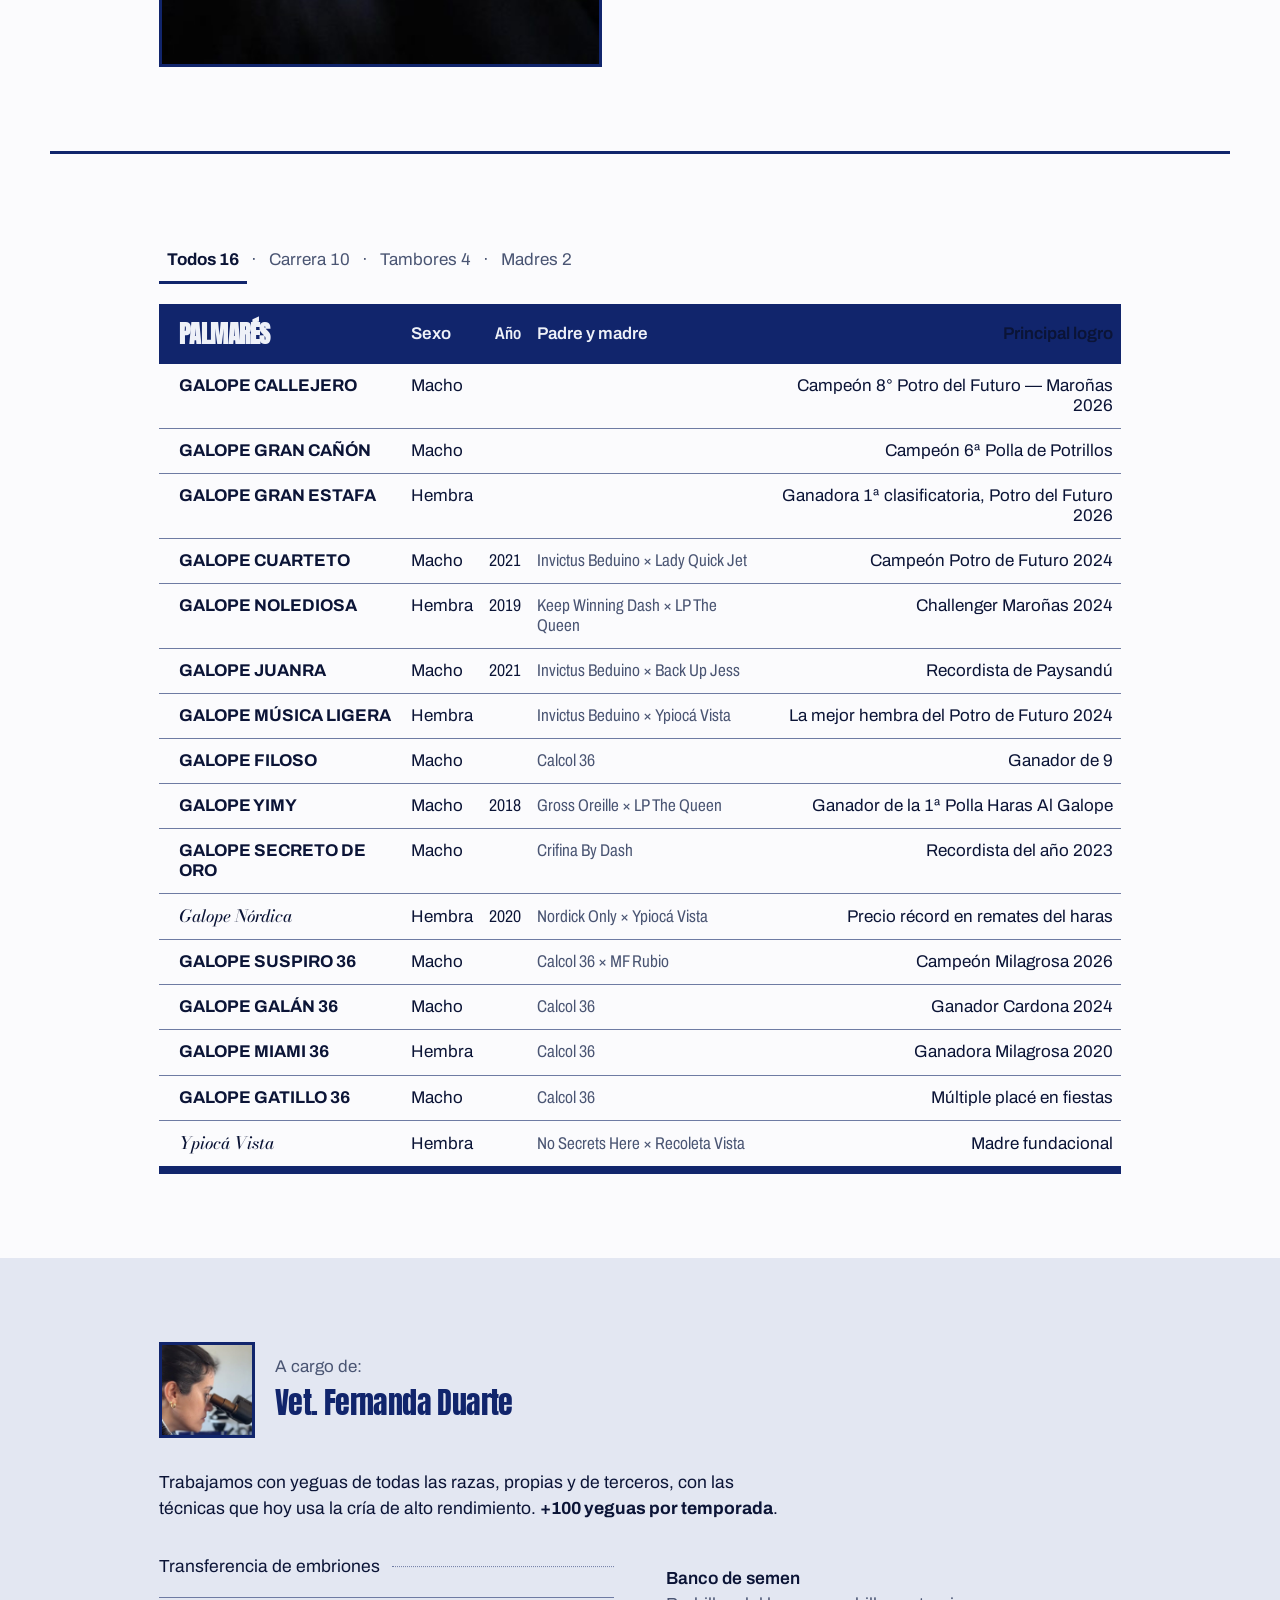
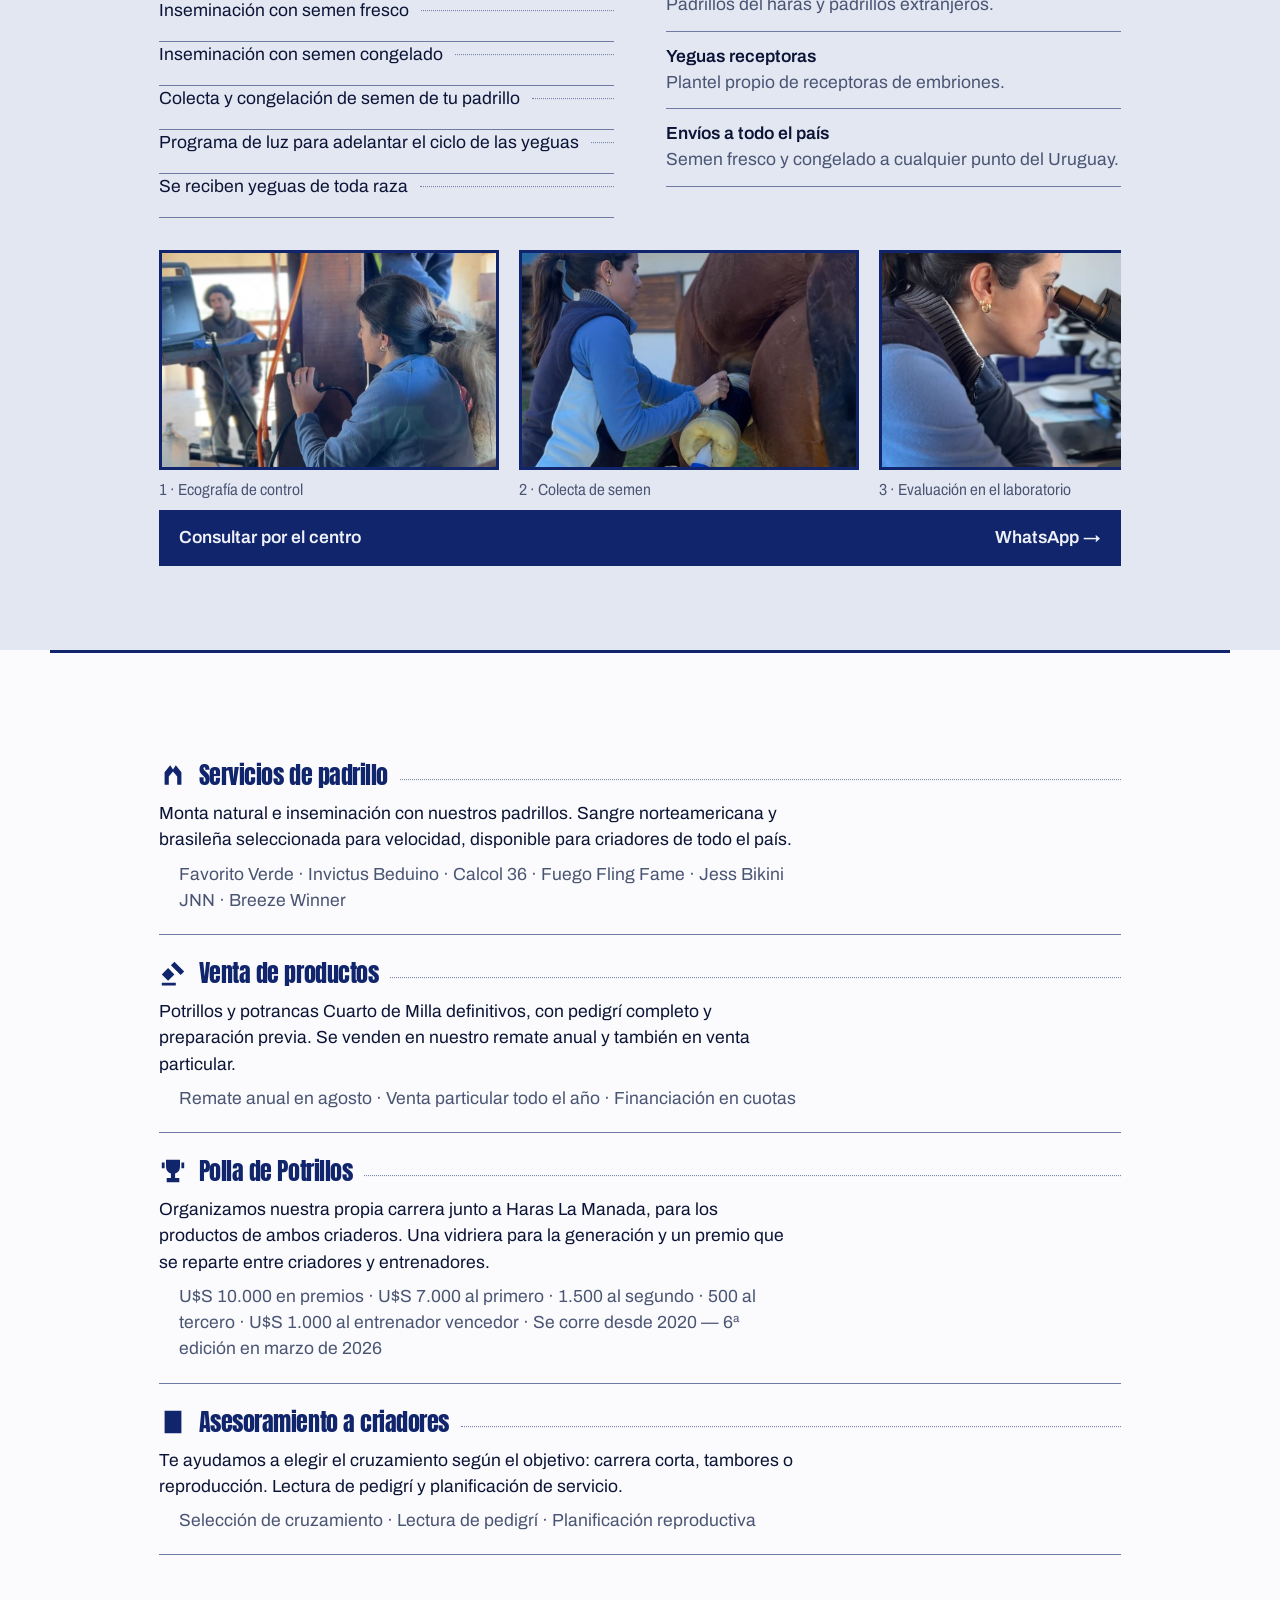
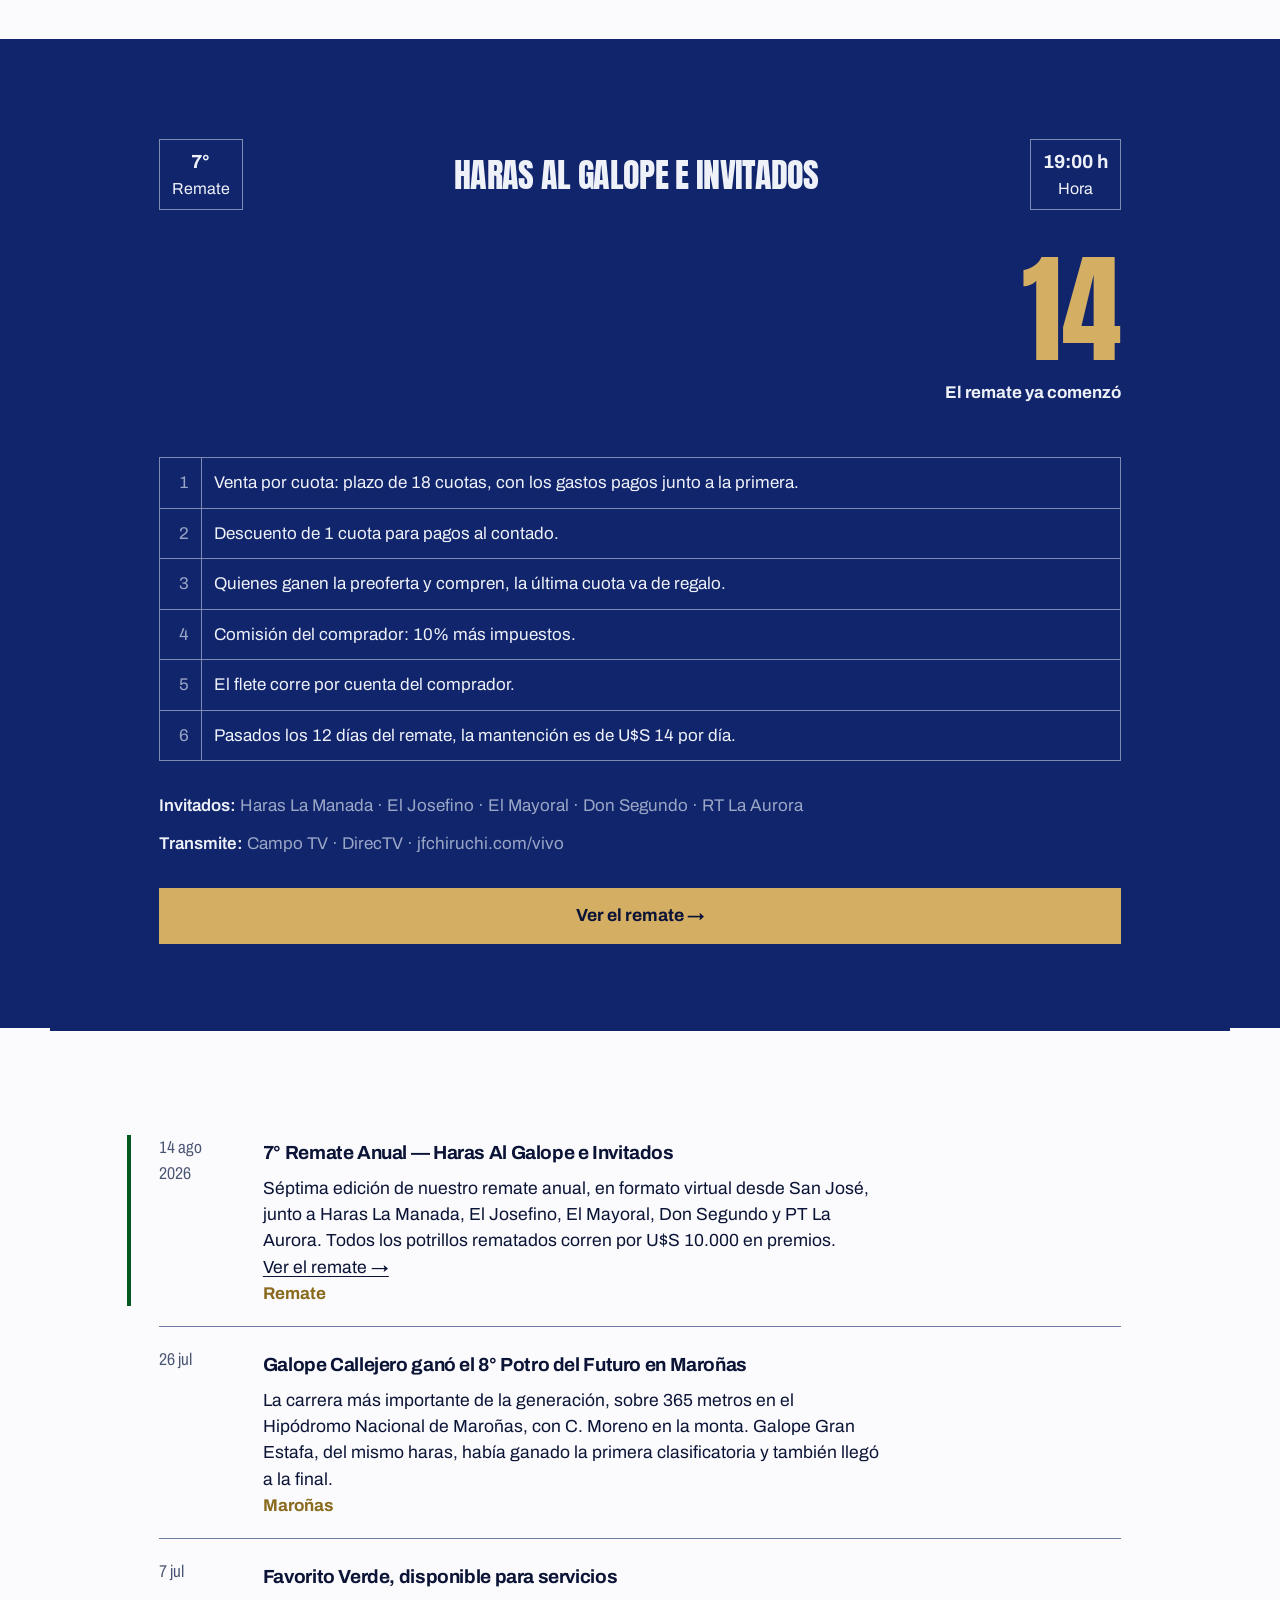
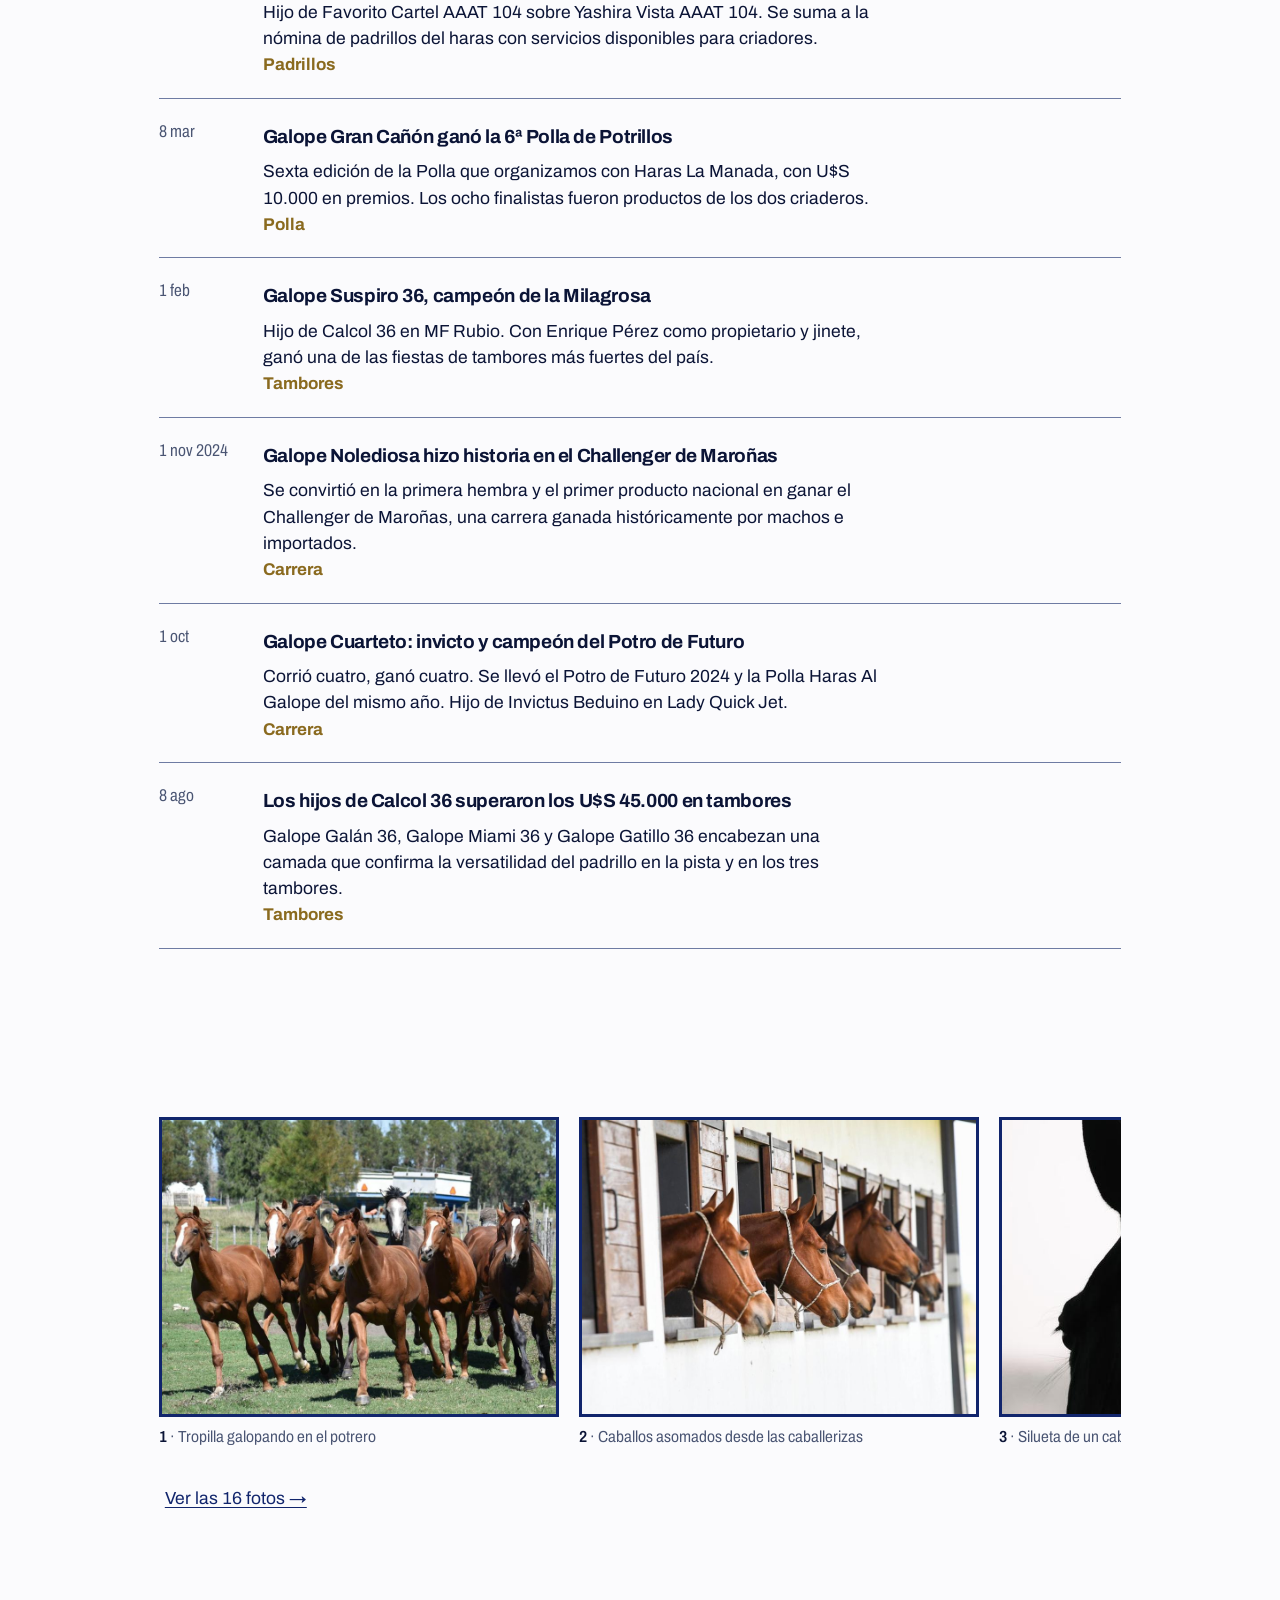
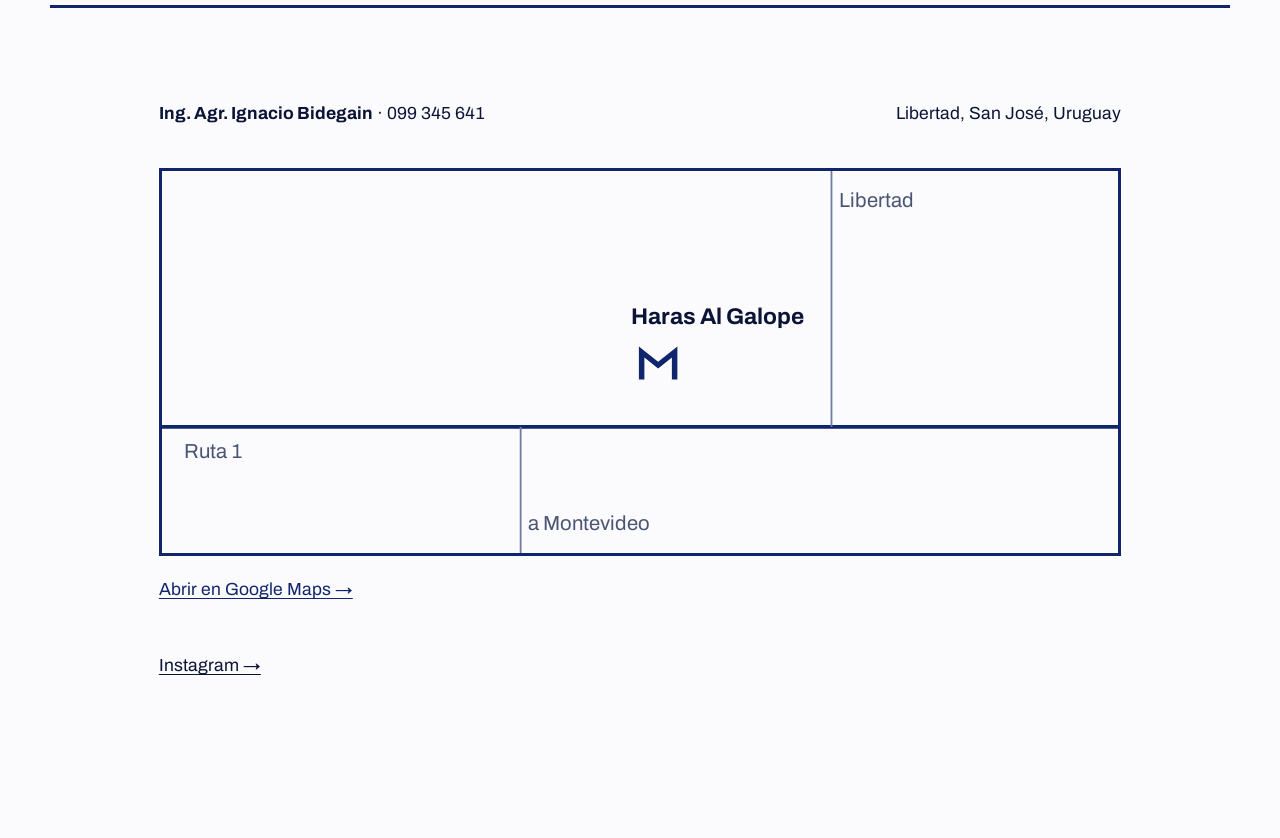
==== commit 6f701919: "Rediseno catalogo: primera version, sin revisar visualmente Guardado para no perderlo. Pasa las veri" ====
--- a/index.html
+++ b/index.html
@@ -4,454 +4,235 @@
 <meta charset="utf-8">
 <meta name="viewport" content="width=device-width, initial-scale=1">
 <title>Haras Al Galope — Cuarto de Milla de carrera | San José, Uruguay</title>
-<meta name="description" content="Haras Al Galope: cría y selección de Cuarto de Milla de carrera en San José, Uruguay. Servicios de padrillo, venta de productos y remate anual.">
-<meta name="theme-color" content="#0a1122">
-
-<!-- Open Graph / redes sociales -->
+<meta name="description" content="Haras Al Galope: cría y selección de Cuarto de Milla de carrera en Libertad, San José, Uruguay. Servicios de padrillo, centro reproductivo y remate anual.">
+<meta name="theme-color" content="#11256C">
+
 <meta property="og:type" content="website">
 <meta property="og:title" content="Haras Al Galope — Cuarto de Milla de carrera">
 <meta property="og:description" content="Criamos para llegar primero. Cría y selección de Cuarto de Milla de carrera en Libertad, San José, Uruguay.">
 <meta property="og:locale" content="es_UY">
 <meta property="og:image" content="assets/img/og.jpg">
 
-<!-- El logo sin fondo. Como es transparente, la tinta tiene que cambiar según
-     dónde se apoye: el azul se pierde en una pestaña oscura y el blanco en una
-     clara. El navegador elige según el tema del sistema. -->
 <link rel="icon" type="image/png" href="assets/img/icono.png">
 <link rel="icon" type="image/png" href="assets/img/icono-claro.png" media="(prefers-color-scheme: dark)">
 <link rel="apple-touch-icon" href="assets/img/icono.png">
 
 <link rel="preconnect" href="https://fonts.googleapis.com">
 <link rel="preconnect" href="https://fonts.gstatic.com" crossorigin>
-<!-- Se pide la itálica de Bodoni explícitamente: se usa en los títulos y en el
-     lema, y sin ella el navegador la inventa inclinando la redonda. -->
-<!-- Anton es la tipografía de los títulos: es la que usa el logo del haras.
-     De Bodoni sólo queda la itálica, para el lema y los dos textos en cursiva. -->
-<link href="https://fonts.googleapis.com/css2?family=Anton&family=Bodoni+Moda:ital,opsz,wght@1,6..96,500&family=Barlow+Condensed:wght@600;700&family=Inter:wght@500;600;700&display=swap" rel="stylesheet">
+<!-- Anton es la tipografía del logo del haras. Archivo trae ejes de peso y de
+     ancho: el ancho comprimido se usa en las columnas de datos, como en un
+     programa de carreras. De Bodoni sólo la itálica, para el lema. -->
+<link href="https://fonts.googleapis.com/css2?family=Anton&family=Archivo:wdth,wght@62..125,400..700&family=Bodoni+Moda:ital,opsz,wght@1,6..96,500&display=swap" rel="stylesheet">
 <link rel="stylesheet" href="assets/css/style.css">
 </head>
 <body>
 
-<!-- Marca que el JS está vivo. Sin esto, las animaciones de entrada no se
-     aplican y el contenido se ve directamente. Va primero a propósito. -->
-<script>document.documentElement.className = 'js';</script>
-
-<!-- ═══════════ Definiciones SVG reutilizables ═══════════ -->
-<svg width="0" height="0" style="position:absolute" aria-hidden="true">
-  <defs>
-    <symbol id="i-shoe" viewBox="0 0 300 300">
-      <path fill-rule="evenodd" d="M 50 246 L 34 150 L 34.1 146 L 34.2 142 L 34.6 138 L 35 134.1 L 35.5 130.1 L 36.2 126.2 L 37 122.3 L 38 118.4 L 39 114.6 L 40.2 110.8 L 41.4 107 L 42.8 103.3 L 44.3 99.6 L 46 96 L 47.7 92.5 L 49.5 89 L 51.5 85.6 L 53.5 82.2 L 55.7 78.9 L 58 75.7 L 60.3 72.6 L 62.8 69.6 L 65.3 66.6 L 68 63.7 L 70.7 61 L 73.5 58.3 L 76.4 55.7 L 79.4 53.2 L 82.4 50.8 L 85.6 48.6 L 88.7 46.4 L 92 44.3 L 95.3 42.4 L 98.7 40.6 L 102.1 38.9 L 105.6 37.3 L 109.1 35.8 L 112.7 34.5 L 116.3 33.3 L 120 32.2 L 123.7 31.2 L 127.4 30.3 L 131.1 29.6 L 134.9 29 L 138.6 28.6 L 142.4 28.3 L 146.2 28.1 L 150 28 L 153.8 28.1 L 157.6 28.3 L 161.4 28.6 L 165.1 29 L 168.9 29.6 L 172.6 30.3 L 176.3 31.2 L 180 32.2 L 183.7 33.3 L 187.3 34.5 L 190.9 35.8 L 194.4 37.3 L 197.9 38.9 L 201.3 40.6 L 204.7 42.4 L 208 44.3 L 211.3 46.4 L 214.4 48.6 L 217.6 50.8 L 220.6 53.2 L 223.6 55.7 L 226.5 58.3 L 229.3 61 L 232 63.7 L 234.7 66.6 L 237.2 69.6 L 239.7 72.6 L 242 75.7 L 244.3 78.9 L 246.5 82.2 L 248.5 85.6 L 250.5 89 L 252.3 92.5 L 254 96 L 255.7 99.6 L 257.2 103.3 L 258.6 107 L 259.8 110.8 L 261 114.6 L 262 118.4 L 263 122.3 L 263.8 126.2 L 264.5 130.1 L 265 134.1 L 265.4 138 L 265.8 142 L 265.9 146 L 266 150 L 250 246 L 236 246 L 240 150 L 239.8 146.9 L 239.4 143.7 L 238.9 140.7 L 238.2 137.6 L 237.4 134.6 L 236.5 131.6 L 235.4 128.7 L 234.3 125.9 L 233.1 123.1 L 231.7 120.3 L 230.3 117.7 L 228.8 115.1 L 227.2 112.5 L 225.6 110.1 L 223.8 107.7 L 222 105.4 L 220.2 103.2 L 218.3 101.1 L 216.3 99 L 214.3 97 L 212.2 95.1 L 210.1 93.3 L 208 91.6 L 205.8 90 L 203.6 88.4 L 201.4 86.9 L 199.1 85.5 L 196.9 84.2 L 194.6 82.9 L 192.3 81.7 L 190 80.6 L 187.6 79.6 L 185.3 78.6 L 183 77.8 L 180.6 76.9 L 178.3 76.2 L 175.9 75.5 L 173.6 74.9 L 171.2 74.3 L 168.9 73.8 L 166.5 73.4 L 164.1 73 L 161.8 72.7 L 159.4 72.5 L 157.1 72.3 L 154.7 72.1 L 152.4 72 L 150 72 L 147.6 72 L 145.3 72.1 L 142.9 72.3 L 140.6 72.5 L 138.2 72.7 L 135.9 73 L 133.5 73.4 L 131.1 73.8 L 128.8 74.3 L 126.4 74.9 L 124.1 75.5 L 121.7 76.2 L 119.4 76.9 L 117 77.8 L 114.7 78.6 L 112.4 79.6 L 110 80.6 L 107.7 81.7 L 105.4 82.9 L 103.1 84.2 L 100.9 85.5 L 98.6 86.9 L 96.4 88.4 L 94.2 90 L 92 91.6 L 89.9 93.3 L 87.8 95.1 L 85.7 97 L 83.7 99 L 81.7 101.1 L 79.8 103.2 L 78 105.4 L 76.2 107.7 L 74.4 110.1 L 72.8 112.5 L 71.2 115.1 L 69.7 117.7 L 68.3 120.3 L 66.9 123.1 L 65.7 125.9 L 64.6 128.7 L 63.5 131.6 L 62.6 134.6 L 61.8 137.6 L 61.1 140.7 L 60.6 143.7 L 60.2 146.9 L 60 150 L 64 246 Z M 197.7 56.4 L 209.7 56.4 L 209.7 74.4 L 197.7 74.4 Z M 232.2 91.3 L 244.2 91.3 L 244.2 109.3 L 232.2 109.3 Z M 247 141 L 259 141 L 259 159 L 247 159 Z M 90.3 56.4 L 102.3 56.4 L 102.3 74.4 L 90.3 74.4 Z M 55.8 91.3 L 67.8 91.3 L 67.8 109.3 L 55.8 109.3 Z M 41 141 L 53 141 L 53 159 L 41 159 Z"/>
-    </symbol>
-    <symbol id="i-stallion" viewBox="0 0 24 24"><path d="M12 2l2.5 3.5L18 6l-1.5 3.2c1 1.4 1.5 3 1.5 4.8 0 4.4-2.7 8-6 8s-6-3.6-6-8c0-1.8.5-3.4 1.5-4.8L6 6l3.5-.5L12 2z"/></symbol>
-    <symbol id="i-gavel" viewBox="0 0 24 24"><path d="M3 21h10v-2H3v2zM14.7 2.3l-4.2 4.2 1.4 1.4 1-1 4.2 4.2-1 1 1.4 1.4 4.2-4.2-1.4-1.4-1 1-4.2-4.2 1-1-1.4-1.4zM9 8L3 14l3 3 6-6-3-3z"/></symbol>
-    <symbol id="i-trophy" viewBox="0 0 24 24"><path d="M18 3V2H6v1H2v4c0 2.2 1.8 4 4 4h.4c.7 1.7 2.2 3 4.1 3.4V18H8v2h8v-2h-2.5v-3.6c1.9-.4 3.4-1.7 4.1-3.4H18c2.2 0 4-1.8 4-4V3h-4zM4 7V5h2v4c-1.1 0-2-.9-2-2zm16 0c0 1.1-.9 2-2 2V5h2v2z"/></symbol>
-    <symbol id="i-clipboard" viewBox="0 0 24 24"><path d="M16 3h-1.2A3 3 0 0 0 12 1a3 3 0 0 0-2.8 2H8a2 2 0 0 0-2 2v15a2 2 0 0 0 2 2h8a2 2 0 0 0 2-2V5a2 2 0 0 0-2-2zm-4 0a1 1 0 1 1 0 2 1 1 0 0 1 0-2zm3 15H9v-2h6v2zm0-4H9v-2h6v2zm0-4H9V8h6v2z"/></symbol>
-  </defs>
-</svg>
-
-
-<!-- ═══════════ Navegación ═══════════ -->
-<a class="skip" href="#main">Ir al contenido</a>
-
-<header class="nav" id="nav">
-  <div class="wrap nav__in">
-    <a class="brand" href="#inicio" aria-label="Haras Al Galope — inicio">
-      <img class="brand__logo" src="assets/img/logo.png" alt="Haras Al Galope" width="900" height="598">
-      <span class="brand__txt">
-        <strong>Haras Al Galope</strong>
-        <em>Cuarto de Milla · Libertad, San José</em>
-      </span>
-    </a>
-
-    <nav class="nav__links" id="navLinks" aria-label="Principal">
-      <a href="#haras">El Haras</a>
-      <a href="#padrillos">Padrillos</a>
-      <a href="#reproduccion" data-repro-nav hidden>Reproducción</a>
-      <a href="#caballos">Caballos</a>
-      <a href="#galeria">Galería</a>
-      <a href="#servicios">Servicios</a>
-      <a href="#remate">Remate</a>
-      <a href="#novedades">Novedades</a>
-      <a class="btn btn--sm" href="#contacto">Contacto</a>
-    </nav>
-
-    <button class="burger" id="burger" aria-label="Abrir menú" aria-expanded="false" aria-controls="navLinks">
-      <span></span><span></span><span></span>
-    </button>
+<a class="salto" href="#indice">Ir al índice</a>
+
+<!-- Los hierros. Van RELLENOS y asimétricos: un hierro se corta de planchuela
+     de un espesor y la piel quemada cierra los huecos finos. Espesor mínimo
+     10% de la altura. Nada de trazo de 2px, que es la firma de Lucide. -->
+<svg width="0" height="0" style="position:absolute" aria-hidden="true"><defs>
+  <symbol id="h-haras" viewBox="0 0 40 40">
+    <path d="M6 30h4V14l10 8 10-8v16h4V6l-14 11L6 6z"/>
+  </symbol>
+  <symbol id="h-padrillo" viewBox="0 0 40 40">
+    <path d="M8 34V16l8-10 4 6 4-6 8 10v18h-6V22l-6-7-6 7v12z"/>
+  </symbol>
+  <symbol id="h-martillo" viewBox="0 0 40 40">
+    <path d="M4 34h20v4H4zM22 4l14 14-5 5L17 9zM13 13l9 9-9 9-9-9z"/>
+  </symbol>
+  <symbol id="h-copa" viewBox="0 0 40 40">
+    <path d="M10 4h20v10a10 10 0 0 1-7 9.5V30h6v6H11v-6h6v-6.5A10 10 0 0 1 10 14zM4 8h4v8H4zM32 8h4v8h-4z"/>
+  </symbol>
+  <symbol id="h-planilla" viewBox="0 0 40 40">
+    <path d="M8 4h24v32H8zm5 7h14v3H13zm0 7h14v3H13zm0 7h9v3h-9z"/>
+  </symbol>
+</defs></svg>
+
+
+<!-- ═══════════ 1 · TAPA ═══════════ -->
+<header class="membrete">
+  <div class="hoja membrete__in" style="display:flex;align-items:center;justify-content:space-between;gap:20px">
+    <img class="membrete__logo" src="assets/img/logo.png" alt="Haras Al Galope" width="900" height="598">
+    <p class="membrete__sitio" id="membreteSitio"></p>
   </div>
 </header>
 
-
 <main id="main">
 
-<!-- ═══════════ Hero ═══════════ -->
-<section class="hero" id="inicio">
-  <div class="hero__bg" aria-hidden="true">
-    <div class="hero__sky"></div>
-    <div class="hero__photo"></div>
-    <div class="hero__scrim"></div>
-    <div class="hero__ground"></div>
-  </div>
-
-  <div class="wrap hero__in">
-    <h1 class="hero__title reveal">
-      Haras <span class="ital">Al&nbsp;Galope</span>
-    </h1>
-    <p class="hero__lema reveal">Criamos para llegar primero</p>
-    <p class="hero__sitio reveal">Libertad · San José · Uruguay</p>
-    <p class="hero__sub reveal">
-      Cría y selección de <strong>Cuarto de Milla de carrera</strong>. Sangre elegida para
-      la velocidad corta, probada en las pistas del Uruguay.
-    </p>
-
-    <div class="hero__cta reveal">
-      <a class="btn btn--gold" href="#remate">7° Remate Anual →</a>
-      <a class="btn btn--ghost" href="#padrillos">Ver padrillos</a>
-    </div>
-
-    <!-- Cuenta regresiva al remate -->
-    <div class="countdown reveal" id="countdown" hidden>
-      <p class="countdown__lbl">Faltan para el 7° Remate Anual</p>
-      <div class="countdown__grid">
-        <div><b id="cdD">--</b><span>días</span></div>
-        <div><b id="cdH">--</b><span>horas</span></div>
-        <div><b id="cdM">--</b><span>min</span></div>
-        <div><b id="cdS">--</b><span>seg</span></div>
+<section class="hoja tapa">
+  <h1 class="tapa__nombre">AL&nbsp;GALOPE</h1>
+
+  <div class="tapa__cuerpo">
+    <figure class="tapa__lamina" style="margin:0">
+      <img id="tapaFoto" alt="" width="1500" height="1000">
+      <!-- El lema. Lo fijó el cliente con una captura: no se rediseña. -->
+      <p class="tapa__lema" id="tapaLema"></p>
+    </figure>
+
+    <div class="tapa__texto">
+      <p class="tapa__condiciones" id="tapaCondiciones"></p>
+    </div>
+  </div>
+</section>
+
+
+<!-- ═══════════ 2 · ÍNDICE — es toda la navegación ═══════════ -->
+<nav class="hoja indice" id="indice" aria-label="Índice">
+  <ol id="indiceLista"></ol>
+</nav>
+
+
+<!-- ═══════════ 3 · LOGROS — sin título, un párrafo y nada más ═══════════ -->
+<section class="hoja logros">
+  <p id="logrosTexto"></p>
+</section>
+
+
+<!-- ═══════════ 4 · LA VARA — sin título ═══════════ -->
+<section class="hoja vara" id="vara" aria-label="Índice de velocidad de los padrillos">
+  <div class="vara__caja" id="varaCaja"></div>
+  <p class="vara__sin" id="varaSin"></p>
+  <p class="vara__vende" id="varaVende"></p>
+</section>
+
+
+<!-- ═══════════ 5 · PADRILLOS ═══════════ -->
+<section class="hoja seccion" id="padrillos">
+  <h2 class="titulo-seccion">PADRILLOS</h2>
+  <div id="padrillosLista"></div>
+</section>
+
+
+<!-- ═══════════ 6 · EL HARAS — sin título, asimétrica ═══════════ -->
+<section class="hoja haras" id="haras">
+  <figure class="haras__foto" style="margin:0">
+    <img id="harasFoto" alt="" width="1200" height="1200">
+  </figure>
+  <div class="haras__txt" id="harasTexto"></div>
+</section>
+
+
+<!-- ═══════════ 7 · PALMARÉS ═══════════ -->
+<section class="hoja seccion" id="caballos">
+  <div class="filtros" id="filtros"></div>
+  <table class="carta">
+    <thead>
+      <tr>
+        <th class="carta__rot" scope="col">PALMARÉS</th>
+        <th scope="col">Sexo</th>
+        <th scope="col" class="num">Año</th>
+        <th scope="col">Padre y madre</th>
+        <th scope="col" class="logro">Principal logro</th>
+      </tr>
+    </thead>
+    <tbody id="cartaCuerpo"></tbody>
+    <tfoot><tr><td colspan="5"></td></tr></tfoot>
+  </table>
+</section>
+
+
+<!-- ═══════════ 8 · REPRODUCCIÓN — sin título, campo plata ═══════════ -->
+<section class="repro" id="reproduccion" hidden>
+  <div class="hoja">
+    <div class="repro__cab">
+      <figure class="repro__retrato" id="reproRetrato" hidden style="margin:0"></figure>
+      <div>
+        <p class="repro__rol" id="reproRol"></p>
+        <p class="repro__vet" id="reproVet"></p>
       </div>
     </div>
-  </div>
-
-  <a class="hero__scroll" href="#logros" aria-label="Bajar">
-    <span></span>
-  </a>
-</section>
-
-
-<!-- ═══════════ Franja de logros ═══════════ -->
-<section class="stats" id="logros">
-  <div class="wrap">
-    <!-- La grilla va dentro de .wrap y no la lleva puesta: si no, su fondo
-         (que es el que dibuja las líneas divisorias) asoma por el padding. -->
-    <div class="stats__grid">
-      <div class="stat reveal"><b data-count="7">7</b><span>remates anuales</span></div>
-      <div class="stat reveal"><b data-count="6">6</b><span>padrillos en servicio</span></div>
-      <div class="stat reveal"><b>2026</b><span>Potro del Futuro · Maroñas</span></div>
-      <div class="stat reveal"><b>2024</b><span>Challenger · Maroñas</span></div>
-    </div>
-  </div>
-</section>
-
-
-<!-- ═══════════ El Haras ═══════════ -->
-<section class="sec sec--light" id="haras">
-  <div class="wrap">
-    <div class="split">
-      <div class="split__txt">
-        <h2>Trescientos metros<br><span class="ital">deciden todo</span></h2>
-
-        <div class="prose">
-          <p>
-            El Cuarto de Milla no perdona. En una carrera de trescientos metros no hay táctica
-            que salve un error de cría: lo que se ve en la pista se decidió años antes, en la
-            elección de un padrillo y de una madre.
-          </p>
-          <p>
-            Por eso en <strong>Haras Al Galope</strong> trabajamos sobre líneas de sangre
-            probadas. Traemos genética norteamericana y brasileña de primer nivel —Separatist,
-            Tres Seis, Mr Jess Perry, No Secrets Here— y la cruzamos con vientres que ya
-            demostraron que producen. El resultado se llama Galope, y sale a correr.
-          </p>
-          <p>
-            Desde 2020 organizamos nuestro propio remate anual y nuestra propia carrera, la
-            <strong>Polla Haras Al Galope</strong>, para que cada generación tenga dónde
-            mostrarse. Siete ediciones después, los productos del haras ganan en Maroñas,
-            Paysandú, Mercedes y en las fiestas de tambores de todo el país.
-          </p>
-          <!-- ⚠️ COMPLETAR: agregá acá la historia real (año de fundación, cómo empezó, familia). -->
-        </div>
-
-        <ul class="ticks">
-          <li>Cuarto de Milla definitivo, con pedigrí completo</li>
-          <li>Sangre para carrera <em>y</em> para tres tambores</li>
-          <li>Productos preparados antes de salir a la venta</li>
-        </ul>
-      </div>
-
-      <figure class="split__img">
-        <!-- El marco es cuadrado. Qué parte de la foto se ve lo decide el
-             campo "Encuadre" del panel (fotoHarasPos en content/sitio.json). -->
-        <div class="photo photo--square" data-photo="assets/img/haras.jpg"
-             data-alt="Cabezal con la chapa grabada del haras">
-          <svg aria-hidden="true"><use href="#i-shoe"/></svg>
-        </div>
-        <figcaption>Libertad, San José</figcaption>
-      </figure>
-    </div>
-  </div>
-</section>
-
-
-<!-- ═══════════ Padrillos ═══════════ -->
-<section class="sec sec--dark" id="padrillos">
-  <div class="wrap">
-    <header class="sechead">
-      <h2>El padrillo es <span class="ital">la base de todo</span></h2>
-      <p class="sechead__sub">
-        Seis padrillos con servicios disponibles para criadores. Tocá cada uno para ver la ficha completa.
-      </p>
-    </header>
-
-    <div class="padrillos" id="padrillosGrid"><!-- render: main.js --></div>
-  </div>
-</section>
-
-
-<!-- ═══════════ Centro reproductivo ═══════════
-     Todo lo dibuja main.js desde content/reproduccion.json. Si en el panel se
-     apaga la sección, este bloque queda oculto y desaparece del menú. -->
-<section class="sec repro" id="reproduccion" hidden>
-  <div class="wrap">
-    <header class="sechead repro__head">
-      <p class="eyebrow" id="reproEyebrow"></p>
-      <h2 id="reproTitulo"></h2>
-      <p class="sechead__sub" id="reproIntro"></p>
-    </header>
-
-    <div class="repro__grid">
-      <!-- La tarjeta que manda: el número, quién está a cargo y el contacto.
-           Va con borde dorado porque es de acá de donde sale una consulta. -->
-      <aside class="repro__firma">
-        <p class="repro__cifra"><b id="reproCifra"></b><span id="reproCifraTxt"></span></p>
-
-        <!-- El retrato aparece sólo si se cargó una foto en el panel -->
-        <div class="repro__vetbox">
-          <figure class="repro__retrato" id="reproRetrato" hidden></figure>
-          <p class="repro__rol" id="reproRol"></p>
-          <p class="repro__vet" id="reproVet"></p>
-        </div>
-
-        <div class="repro__cta" id="reproCta"><!-- render: main.js --></div>
-      </aside>
-
-      <div class="repro__cols">
-        <div class="repro__col">
-          <h3 class="repro__h" id="reproTitLista"></h3>
-          <ul class="repro__lista" id="reproProcedimientos"></ul>
-        </div>
-
-        <div class="repro__col">
-          <h3 class="repro__h" id="reproTitRecursos"></h3>
-          <dl class="repro__recursos" id="reproRecursos"></dl>
-        </div>
-      </div>
-    </div>
-
-    <!-- Fotos del trabajo en el centro. Si no se cargó ninguna, no se dibuja. -->
-    <div class="repro__fotos" id="reproFotos" hidden><!-- render: main.js --></div>
-  </div>
-</section>
-
-
-<!-- ═══════════ Caballos / palmarés ═══════════ -->
-<section class="sec sec--light" id="caballos">
-  <div class="wrap">
-    <header class="sechead">
-      <h2>El palmarés: los que ya <span class="ital">corrieron</span></h2>
-      <p class="sechead__sub">
-        Productos del haras con campaña. Filtrá por disciplina.
-      </p>
-    </header>
-
-    <div class="filters" id="filters" role="tablist" aria-label="Filtrar caballos">
-      <button class="chip is-on" data-cat="todos" role="tab" aria-selected="true">Todos</button>
-      <button class="chip" data-cat="carrera" role="tab" aria-selected="false">Carrera</button>
-      <button class="chip" data-cat="tambores" role="tab" aria-selected="false">Tambores</button>
-      <button class="chip" data-cat="madres" role="tab" aria-selected="false">Madres</button>
-    </div>
-
-    <div class="horses" id="horsesGrid"><!-- render: main.js --></div>
-  </div>
-</section>
-
-
-<!-- ═══════════ Galería ═══════════ -->
-<section class="sec sec--dark" id="galeria">
-  <div class="wrap">
-    <header class="sechead">
-      <h2>El haras, <span class="ital">de cerca</span></h2>
-      <p class="sechead__sub">
-        Yeguadas, potrillos y jornadas de campo en Libertad. Tocá una foto para verla grande.
-      </p>
-    </header>
-
-    <div class="galeria" id="galeriaGrid"><!-- render: main.js --></div>
-
-    <div class="galeria__pie">
-      <button class="btn" type="button" id="galeriaMas" hidden></button>
-    </div>
-  </div>
-</section>
-
-
-<!-- ═══════════ Servicios ═══════════ -->
-<section class="sec sec--light" id="servicios">
-  <div class="wrap">
-    <header class="sechead">
-      <h2>Qué ofrecemos al <span class="ital">criador</span></h2>
-    </header>
-
-    <div class="services" id="servicesGrid"><!-- render: main.js --></div>
-  </div>
-</section>
-
-
-<!-- ═══════════ Remate ═══════════ -->
-<section class="sec sec--auction" id="remate">
-  <div class="wrap">
-    <div class="auction">
-      <div class="auction__main">
-        <h2 id="aucTitle">7° Remate Anual</h2>
-        <p class="auction__sub" id="aucSub">Haras Al Galope e Invitados</p>
-
-        <dl class="auction__facts" id="aucFacts"><!-- render: main.js --></dl>
-
-        <div class="auction__cta">
-          <a class="btn btn--gold" id="aucLink" href="#" target="_blank" rel="noopener">Ver el remate en JFCH →</a>
-          <a class="btn btn--ghost" href="#contacto">Consultar por un lote</a>
-        </div>
-      </div>
-
-      <aside class="auction__side">
-        <h3>Condiciones de venta</h3>
-        <ol class="auction__terms" id="aucTerms"><!-- render: main.js --></ol>
-        <p class="auction__note">
-          Organiza y administra <strong>Juan Francisco Chiruchi — Escritorio Rural</strong>.
-          La palabra del rematador prevalece sobre lo publicado.
-        </p>
-      </aside>
-    </div>
-  </div>
-</section>
-
-
-<!-- ═══════════ Novedades ═══════════ -->
-<section class="sec sec--light" id="novedades">
-  <div class="wrap">
-    <header class="sechead">
-      <h2>Lo último del <span class="ital">haras</span></h2>
-    </header>
-
-    <div class="news" id="newsGrid"><!-- render: main.js --></div>
-  </div>
-</section>
-
-
-<!-- ═══════════ Contacto ═══════════ -->
-<section class="sec sec--dark" id="contacto">
-  <div class="wrap">
-    <div class="contact">
-      <div class="contact__txt">
-        <h2>Hablemos de <span class="ital">caballos</span></h2>
-        <p class="prose">
-          Consultas por servicios de padrillo, productos en venta o por cualquier lote del
-          remate. Escribinos por WhatsApp y te contestamos.
-        </p>
-
-        <div class="cards" id="contactCards"><!-- render: main.js --></div>
-
-        <div class="place">
-          <h3>Dónde estamos</h3>
-          <p id="placeTxt">San José, Uruguay</p>
-          <div class="map" id="map"><!-- render: main.js --></div>
-        </div>
-      </div>
-
-      <form class="form" id="form" novalidate>
-        <h3>Mandanos tu consulta</h3>
-
-        <label>Nombre
-          <input type="text" name="nombre" required autocomplete="name" placeholder="Tu nombre…">
-        </label>
-        <label>Teléfono o email
-          <input type="text" name="medio" required autocomplete="tel" placeholder="099 123 456…">
-        </label>
-        <label>Me interesa
-          <select name="tema">
-            <option>Servicio de padrillo</option>
-            <option>Un producto en venta</option>
-            <option>Un lote del remate</option>
-            <option>Asesoramiento</option>
-            <option>Otra cosa</option>
-          </select>
-        </label>
-        <label>Mensaje
-          <textarea name="msg" rows="4" placeholder="Contanos qué estás buscando…"></textarea>
-        </label>
-
-        <button class="btn btn--gold btn--full" type="submit">Enviar por WhatsApp</button>
-        <p class="form__note">
-          Se abre WhatsApp con el mensaje ya escrito. El sitio no guarda nada:
-          los datos viajan sólo dentro de ese mensaje, a tu teléfono y al nuestro.
-        </p>
-      </form>
-    </div>
-  </div>
+
+    <p class="repro__intro" id="reproIntro"></p>
+
+    <div class="repro__cuerpo">
+      <ul class="planilla" id="reproProcedimientos"></ul>
+      <dl class="recursos" id="reproRecursos"></dl>
+    </div>
+
+    <div class="tira" id="reproFotos" hidden></div>
+
+    <div id="reproCta"></div>
+  </div>
+</section>
+
+
+<!-- ═══════════ 9 · SERVICIOS — sin título ═══════════ -->
+<section class="hoja servicios" id="servicios">
+  <div id="serviciosLista"></div>
+</section>
+
+
+<!-- ═══════════ 10 · EL REMATE — único campo marino a sangre ═══════════ -->
+<section class="remate" id="remate">
+  <div class="hoja">
+    <div class="remate__cab">
+      <p class="remate__caja" id="remateN"></p>
+      <h2 id="remateTitulo"></h2>
+      <p class="remate__caja" id="remateHora"></p>
+    </div>
+
+    <p class="remate__dia" id="remateDia"></p>
+    <p class="remate__cuenta" id="remateCuenta"></p>
+
+    <table class="condiciones"><tbody id="remateCondiciones"></tbody></table>
+
+    <p class="remate__linea" id="remateInvitados"></p>
+    <p class="remate__linea" id="remateTransmite"></p>
+
+    <a class="remate__ir" id="remateIr" target="_blank" rel="noopener"></a>
+  </div>
+</section>
+
+
+<!-- ═══════════ 11 · NOVEDADES — sin cabecera, arranca en una fecha ═══════════ -->
+<section class="hoja novedades" id="novedades">
+  <div id="novedadesLista"></div>
+</section>
+
+
+<!-- ═══════════ 12 · GALERÍA — sin cabecera ═══════════ -->
+<section class="hoja galeria" id="galeria">
+  <div class="contactos" id="galeriaTira"></div>
+  <button class="galeria__mas" id="galeriaMas" type="button" hidden></button>
+</section>
+
+
+<!-- ═══════════ 13 · CONTACTO ═══════════ -->
+<section class="hoja contacto" id="contacto">
+  <div class="anclas" id="anclas"></div>
+
+  <!-- Croquis dibujado a mano en lugar del iframe de Google: el iframe son
+       entre 400 y 800 KB de mosaicos, y esto lo mira un comprador con datos
+       móviles en la campaña. -->
+  <div class="croquis">
+    <svg viewBox="0 0 800 320" role="img" aria-label="Croquis de ubicación: Libertad, San José, sobre la Ruta 1">
+      <rect width="800" height="320" fill="#FBFBFD"/>
+      <path d="M0 214 H800" stroke="#11256C" stroke-width="3" fill="none"/>
+      <path d="M300 320 V214" stroke="#6E7BA3" stroke-width="1.5" fill="none"/>
+      <path d="M560 0 V214" stroke="#6E7BA3" stroke-width="1.5" fill="none"/>
+      <text x="18" y="240" font-family="Archivo, Arial" font-size="17" fill="#4A5573">Ruta 1</text>
+      <text x="306" y="300" font-family="Archivo, Arial" font-size="17" fill="#4A5573">a Montevideo</text>
+      <text x="566" y="30" font-family="Archivo, Arial" font-size="17" fill="#4A5573">Libertad</text>
+      <use href="#h-haras" x="392" y="140" width="46" height="46" fill="#11256C"/>
+      <text x="392" y="128" font-family="Archivo, Arial" font-size="19" font-weight="700" fill="#0B1436">Haras Al Galope</text>
+    </svg>
+  </div>
+  <a class="contacto__ir" id="contactoMapa" target="_blank" rel="noopener">Abrir en Google Maps →</a>
+
+  <p class="contacto__redes" id="contactoRedes"></p>
 </section>
 
 </main>
 
 
-<!-- ═══════════ Pie ═══════════ -->
-<footer class="foot">
-  <div class="wrap foot__in">
-    <div class="foot__brand">
-      <img class="foot__logo" src="assets/img/logo.png" alt="Haras Al Galope" width="900" height="598">
-      <div>
-        <strong>Criamos para llegar primero</strong>
-        <span>Cuarto de Milla de carrera · Libertad, San José, Uruguay</span>
-      </div>
-    </div>
-
-    <nav class="foot__nav" aria-label="Pie de página">
-      <a href="#haras">El Haras</a>
-      <a href="#padrillos">Padrillos</a>
-      <a href="#reproduccion" data-repro-nav hidden>Reproducción</a>
-      <a href="#caballos">Caballos</a>
-      <a href="#galeria">Galería</a>
-      <a href="#servicios">Servicios</a>
-      <a href="#remate">Remate</a>
-      <a href="#contacto">Contacto</a>
-    </nav>
-
-    <div class="foot__social" id="footSocial"><!-- render: main.js --></div>
-  </div>
-  <div class="wrap foot__legal">
-    <p>© <span id="year">2026</span> Haras Al Galope. Todos los derechos reservados.</p>
-    <p>Remates a cargo de <a href="https://jfchiruchi.com" target="_blank" rel="noopener">JF Chiruchi — Escritorio Rural</a>.</p>
-  </div>
-</footer>
-
-
-<!-- ═══════════ Modal ficha de padrillo ═══════════ -->
-<div class="modal" id="modal" hidden>
-  <div class="modal__back" data-close></div>
-  <div class="modal__box" role="dialog" aria-modal="true" aria-labelledby="modalTitle">
-    <button class="modal__x" data-close aria-label="Cerrar">&times;</button>
-    <div class="modal__body" id="modalBody"><!-- render: main.js --></div>
-  </div>
-</div>
-
-<!-- ═══════════ Cinta de novedades ═══════════ -->
+<!-- ═══════════ 14 · CINTA ═══════════ -->
 <aside class="cinta" id="cinta" hidden aria-label="Novedades del haras">
-  <div class="cinta__riel" id="cintaRiel"><!-- render: main.js --></div>
+  <div class="cinta__riel" id="cintaRiel"></div>
 </aside>
 
-<a class="wa" id="waFloat" href="#" target="_blank" rel="noopener" aria-label="Escribinos por WhatsApp">
-  <svg viewBox="0 0 24 24" aria-hidden="true"><path d="M17.5 14.4c-.3-.2-1.7-.9-2-1-.3-.1-.5-.2-.7.1-.2.3-.7 1-.9 1.2-.2.2-.3.2-.6.1-.3-.2-1.2-.5-2.3-1.4-.9-.8-1.4-1.7-1.6-2-.2-.3 0-.5.1-.6l.5-.5c.1-.2.2-.3.3-.5 0-.2 0-.4 0-.5 0-.2-.7-1.6-.9-2.2-.2-.6-.5-.5-.7-.5h-.6c-.2 0-.5.1-.8.4-.3.3-1 1-1 2.5s1.1 2.9 1.2 3.1c.2.2 2.1 3.2 5.1 4.5.7.3 1.3.5 1.7.6.7.2 1.4.2 1.9.1.6-.1 1.7-.7 2-1.4.2-.7.2-1.2.2-1.4-.1-.1-.3-.2-.6-.3zM12 2C6.5 2 2 6.5 2 12c0 1.8.5 3.4 1.3 4.9L2 22l5.3-1.4c1.4.8 3 1.2 4.7 1.2 5.5 0 10-4.5 10-10S17.5 2 12 2z"/></svg>
-</a>
-
-<!-- main.js define cómo se dibuja; contenido.js trae qué se dibuja (los
-     archivos de content/, que edita el panel) y recién ahí arranca. -->
+<!-- main.js define cómo se dibuja; contenido.js trae qué se dibuja. -->
 <script src="assets/js/main.js"></script>
 <script src="assets/js/contenido.js"></script>
 </body>
--- a/assets/css/style.css
+++ b/assets/css/style.css
@@ -1,1134 +1,571 @@
 /* ==========================================================================
    HARAS AL GALOPE — hoja de estilo
-   Paleta tomada del logo del haras: azul marino #11256C + blanco, con el
-   dorado como único acento. Todos los colores salen de las variables de
-   abajo: cambiando esas seis líneas se recolorea el sitio entero.
+
+   El sitio está compuesto como un CATÁLOGO DE REMATE IMPRESO, no como una
+   landing page. Papel claro, tinta marino, filetes opacos, tablas de verdad.
+
+   Reglas duras que no se negocian (el cliente pidió que no se note que lo
+   hizo una IA, y estos son los tics delatores):
+
+     · letter-spacing positivo ....... PROHIBIDO. Cero. Es el más delator.
+     · grillas auto-fit / minmax ..... PROHIBIDO. Cero. Nada de tarjetas.
+     · border-radius ................. 0 en todo el sitio, sin excepción.
+     · box-shadow, gradientes, filtros PROHIBIDOS.
+     · transiciones y animaciones .... sólo la cinta de abajo.
+     · encabezado volanta→título→bajada repetido: no existe el componente.
+       Ocho de las catorce secciones NO tienen título de ningún tipo.
+
+   Antes de publicar se corre la verificación de assets/css/VERIFICAR.md.
    ========================================================================== */
 
 :root{
-  --ink:      #0a1122;
-  --ink-2:    #101a30;
-  --ink-3:    #1a2542;
-  --green:    #1d3272;
-  --green-2:  #1d3a8f;
-  /* El acento del sitio. Lo cambia el tema que se elige en el panel.
-     La versión en números sueltos es para los brillos y tintes translúcidos:
-     rgba() no acepta un color hex como primer argumento. */
-  --acento-rgb: 200,164,92;
-  /* El color que va ENCIMA del acento. En lo oscuro el acento es claro, así
-     que arriba va tinta; en las secciones de papel el acento es oscuro y
-     arriba tiene que ir claro. Sin esto, el chip activo quedaba oscuro sobre
-     oscuro (2,89:1). */
-  --sobre-acento: var(--ink);
-  --gold:     #d4ae63;
-  --gold-2:   #f2e2b8;
-  --gold-dim: #8a6f38;
-  --cream:    #f2f5fa;   /* títulos */
-  --body-hi:  #d5deef;   /* texto principal */
-  --body:     #c7d2e6;   /* texto secundario */
-  --sand:     #a8b5d0;
-  --muted:    #9dabc7;
-  --line:     rgba(var(--acento-rgb),.20);
-  --line-2:   rgba(242,245,250,.10);
-  --card:     #101a30;   /* fondo de tarjetas */
-  --card-2:   #1a2542;
-
-  /* Verde tomado del afiche de Favorito Verde: se muestreó del fondo, que va
-     de #004614 a #026024. Este es el punto medio. Lo usa la cinta. */
-  --verde:    #03571f;
-
-  /* Tonos claros, para las secciones que van sobre papel */
-  --paper:    #eef1f8;
-  --paper-2:  #e3e8f4;
-  --tinta:    #0d1730;
-
-  /* Anton es la tipografia del logo del haras: la usan los titulos.
-     Tiene UN SOLO peso (400); pedirle mas hace que el navegador la
-     falsifique, asi que va siempre en 400. */
-  --display: 'Anton', 'Arial Narrow', Impact, sans-serif;
-  /* De Bodoni queda solo la italica, para el lema y las cursivas. */
-  --serif: 'Bodoni Moda', 'Didot', Georgia, serif;
-  --sans:  'Inter', system-ui, -apple-system, 'Segoe UI', sans-serif;
-  --cond:  'Barlow Condensed', 'Arial Narrow', sans-serif;
-
-  --wrap: 1180px;
-  --pad: clamp(1.25rem, 4vw, 3rem);
-  --r: 3px;
-
-  --ease: cubic-bezier(.22,.61,.36,1);
-}
-
-/* ══════════════════ TEMAS ══════════════════
-   El tema se elige desde el panel y sólo cambia el ACENTO: el azul marino
-   del logo es la identidad del haras y no se toca.
-
-   Los valores no están elegidos a ojo. Se calcularon buscando, en cada tono,
-   la luminosidad que iguala el brillo del dorado original, y después se
-   verificó uno por uno que pasen contraste en los dos fondos —el oscuro y el
-   de papel— incluido el caso peor: el acento como FONDO de botón con texto
-   oscuro encima. Los cuatro pasan con 4,5:1 o más.
-
-   Si se agrega un tema nuevo hay que rehacer esa cuenta, no copiar un color
-   que se vea lindo: sobre papel casi cualquier tono claro deja de leerse. */
-
-:root[data-tema="verde"]{
-  --acento-rgb: 90,200,130;
-  --gold:#5ac882; --gold-2:#cfe9d9; --gold-dim:#3e8056;
-}
-:root[data-tema="verde"] .sec--light{ --gold:#246b3e; --gold-2:#1f5d36 }
-
-:root[data-tema="cobre"]{
-  --acento-rgb: 225,166,141;
-  --gold:#e1a68d; --gold-2:#f0e0d9; --gold-dim:#a56246;
-}
-:root[data-tema="cobre"] .sec--light{ --gold:#944827; --gold-2:#833f23 }
-
-:root[data-tema="plata"]{
-  --acento-rgb: 167,180,199;
-  --gold:#a7b4c7; --gold-2:#dfe3e8; --gold-dim:#647489;
-}
-:root[data-tema="plata"] .sec--light{ --gold:#4c5f77; --gold-2:#435369 }
-
+  /* ── campos ─────────────────────────────────────────────────────────── */
+  --papel:   #FBFBFD;   /* fondo por defecto, 12 de 14 secciones */
+  --plata:   #E3E7F2;   /* campo de Reproducción y fila patrón de la vara */
+  --marino:  #11256C;   /* membrete, banda del palmarés, sección Remate */
+  --tinta:   #0B1436;   /* zócalo de la cinta, y el negro del texto */
+
+  /* ── texto sobre papel ──────────────────────────────────────────────── */
+  --txt-1:   #0B1436;   /* cuerpo         17,40:1 */
+  --txt-2:   #4A5573;   /* secundario      7,16:1 */
+  --txt-3:   #11256C;   /* institucional  13,50:1 */
+
+  /* ── texto sobre plata (Reproducción) ───────────────────────────────── */
+  --txtp-1:  #0B1436;   /* 14,54:1 */
+  --txtp-2:  #4A5573;   /*  5,98:1 */
+  --txtp-3:  #11256C;   /* 11,28:1 */
+
+  /* ── texto sobre marino ─────────────────────────────────────────────── */
+  --txtm-1:  #EEF1F8;   /* 12,34:1 */
+  --txtm-2:  #9AA6C6;   /*  5,74:1 */
+  --txtm-3:  #D4AE63;   /*  6,67:1 — el dorado vive SÓLO acá */
+
+  /* ── acentos ────────────────────────────────────────────────────────── */
+  --dorado:  #D4AE63;   /* sólo sobre marino o tinta */
+  --bronce:  #8A6A1F;   /* el dorado cuando es texto sobre papel: 4,88:1 */
+  --verde:   #03571f;   /* la cinta, y la marca marginal de novedades */
+  --lema:    #E8CE95;   /* el dorado claro del lema */
+
+  /* ── filetes: cuatro calibres, cada uno con UN significado ──────────── */
+  --capilar:   #6E7BA3;  /* conductor de puntos, marco de foto */
+  --capilar-m: #7E8CB4;  /* el capilar cuando va sobre marino */
+  --hilo:      #0B1436;  /* debajo del encabezado de una tabla */
+  --filete:    #11256C;  /* cierra un bloque */
+
+  /* ── tipografía ─────────────────────────────────────────────────────── */
+  --anton:  'Anton', 'Haettenschweiler', Impact, sans-serif;
+  --texto:  'Archivo', 'Helvetica Neue', Arial, sans-serif;
+  --didone: 'Bodoni Moda', Georgia, serif;
+
+  /* ── espaciado, múltiplos de 4 ──────────────────────────────────────── */
+  --e1: 4px;  --e2: 8px;   --e3: 12px;  --e4: 20px;
+  --e5: 32px; --e6: 52px;  --e7: 84px;  --e8: 136px;
+
+  --ancho: 1180px;
+  --canal: 28px;          /* el canalón izquierdo; crece a 72px en escritorio */
+  --borde: 18px;
+}
 
 *,*::before,*::after{ box-sizing:border-box }
 
-/* El navegador ya no adivina: hay secciones claras y oscuras a propósito. */
-html{ color-scheme:light dark }
-/* Saca el retardo de 300 ms al tocar en móvil. */
-a,button,label,summary,input,select,textarea{ touch-action:manipulation }
-
-/* El atributo hidden tiene que ganar siempre. Sin esto, cualquier regla de
-   autor con display (por ejemplo .modal{display:grid}) lo pisa y el elemento
-   queda visible aunque el HTML diga hidden. */
+html{
+  -webkit-text-size-adjust:100%;
+  scroll-behavior:smooth;
+  color-scheme:light;
+}
+@media (prefers-reduced-motion: reduce){ html{ scroll-behavior:auto } }
+
+/* El atributo hidden tiene que ganar siempre, pase lo que pase. */
 [hidden]{ display:none !important }
-html{ scroll-behavior:smooth; scroll-padding-top:84px; -webkit-text-size-adjust:100% }
-@media (prefers-reduced-motion: reduce){ html{ scroll-behavior:auto } }
 
 body{
   margin:0;
-  background:var(--ink);
-  color:var(--cream);
-  font-family:var(--sans);
-  /* El mínimo es 16px: por debajo de eso el texto se lee chico en el celular
-     y además iOS hace zoom solo al tocar un campo de formulario. */
-  font-size:clamp(16px,.5vw + 13.6px,16.5px);
-  line-height:1.62;
-  font-weight:500;
+  background:var(--papel);
+  color:var(--txt-1);
+  font-family:var(--texto);
+  font-size:17px;          /* piso 16px en todo el sitio, sin excepción */
+  line-height:1.50;
+  font-weight:400;
+  font-feature-settings:'tnum' 1;
+  padding-bottom:calc(48px + env(safe-area-inset-bottom, 0px));
   -webkit-font-smoothing:antialiased;
-  overflow-x:hidden;
-}
+}
+
 img,svg{ max-width:100%; display:block }
 a{ color:inherit; text-decoration:none }
-button{ font:inherit; color:inherit; cursor:pointer }
-
-.wrap{ width:100%; max-width:var(--wrap); margin-inline:auto; padding-inline:var(--pad) }
-
-.skip{
-  position:absolute; left:-9999px; top:0; z-index:200;
-  background:var(--gold); color:var(--sobre-acento); padding:.7rem 1.2rem;
-}
-.skip:focus{ left:0 }
-
-:focus-visible{ outline:2px solid var(--gold); outline-offset:3px; border-radius:2px }
-
-/* ---------- Tipografía base ---------- */
+button{ font:inherit; color:inherit; background:none; border:0; cursor:pointer }
+table{ border-collapse:collapse; width:100% }
+
+/* El foco SIEMPRE visible. outline:none está prohibido en esta hoja. */
+:focus-visible{ outline:3px solid var(--filete); outline-offset:2px }
+
+/* Anton tiene un solo peso. Pedirle más hace que el navegador lo falsifique. */
 h1,h2,h3{
-  font-family:var(--display); font-weight:400; line-height:1.04; margin:0;
-  letter-spacing:0; text-wrap:balance;   /* evita la última línea huérfana */
-}
-h1{ font-size:clamp(2.6rem,8vw,5.6rem) }
-h2{ font-size:clamp(1.85rem,4vw,3rem) }
-h3{ font-size:clamp(1.05rem,1.6vw,1.25rem); line-height:1.25 }
-/* Anton no tiene cursiva: el acento del título lo da el color. */
-.ital{ color:var(--gold-2) }
-
-.prose p{ margin:0 0 1.1em; color:var(--body-hi); max-width:62ch }
-.prose strong{ color:var(--cream); font-weight:700 }
-
-/* ---------- Animación de entrada ----------
-   Ojo: el estado oculto SOLO se aplica si el JS está vivo (clase .js en
-   <html>). Si el JS falla o está desactivado, el contenido se ve igual.
-   Nunca se debe poder llegar a una página en blanco por esto. */
-.js .reveal{ opacity:0; transform:translateY(10px); transition:opacity .32s var(--ease), transform .32s var(--ease) }
-.js .reveal.in{ opacity:1; transform:none }
+  font-family:var(--anton); font-weight:400;
+  letter-spacing:-0.02em; margin:0; text-wrap:balance;
+}
+
+.hoja{
+  width:100%; max-width:var(--ancho); margin-inline:auto;
+  padding-inline:var(--borde);
+}
+
+.salto{ position:absolute; left:-9999px; top:0 }
+.salto:focus{ left:0; background:var(--marino); color:var(--txtm-1); padding:var(--e3) var(--e4) }
+
+
+/* ══════════════════════════════════════════════════════════════════════
+   EL CONDUCTOR
+   La línea de puntos que va del nombre al dato, como en el índice de un
+   libro. Reemplaza a la tarjeta: es lo que une dos cosas sin encerrarlas.
+   ══════════════════════════════════════════════════════════════════════ */
+.cond{
+  flex:1 1 auto; min-width:var(--e4);
+  border-bottom:1px dotted var(--capilar);
+  transform:translateY(-.28em);
+}
+
+
+/* ══════════════════════════════════════════════════════════════════════
+   1 · TAPA
+   ══════════════════════════════════════════════════════════════════════ */
+.membrete{
+  background:var(--marino); color:var(--txtm-1);
+  min-height:88px; display:flex; align-items:center;
+  justify-content:space-between; gap:var(--e4);
+}
+.membrete__logo{ height:52px; width:auto }
+.membrete__sitio{ font-size:17px; color:var(--txtm-2); text-align:right }
+
+.tapa{ padding-block:var(--e6) var(--e8) }
+.tapa__nombre{
+  font-size:clamp(56px,13vw,168px); line-height:.88;
+  color:var(--txt-3); margin-left:calc(var(--canal) * -1);
+}
+.tapa__cuerpo{ margin-top:var(--e5) }
+.tapa__lamina{ position:relative; border:3px solid var(--filete) }
+.tapa__lamina img{ width:100%; aspect-ratio:3/2; object-fit:cover }
+
+/* El lema. Lo fijó el cliente y no se rediseña. */
+.tapa__lema{
+  position:absolute; inset:auto var(--e4) var(--e4) var(--e4);
+  font-family:var(--didone); font-style:italic; font-weight:500;
+  font-size:22px; line-height:1.30; color:var(--lema);
+  text-shadow:0 1px 2px rgba(11,20,54,.55);
+  margin:0;
+}
+.tapa__condiciones{
+  margin:var(--e4) 0 0; font-size:17px; color:var(--txt-2);
+}
+.tapa__condiciones b{ color:var(--txt-1); font-weight:600 }
+
+
+/* ══════════════════════════════════════════════════════════════════════
+   2 · ÍNDICE — es toda la navegación del sitio.
+   No hay barra fija arriba, ni hamburguesa, ni folio corrido.
+   ══════════════════════════════════════════════════════════════════════ */
+.indice{ padding-block:var(--e7); border-top:3px solid var(--filete) }
+.indice ol{ list-style:none; margin:0; padding:0 }
+.indice li + li{ margin-top:var(--e1) }
+.indice a{
+  display:flex; align-items:baseline; gap:var(--e3);
+  min-height:44px; font-family:var(--anton); font-size:24px;
+  line-height:1.05; letter-spacing:-0.02em; color:var(--txt-3);
+}
+.indice a:hover .indice__n{ color:var(--txt-1) }
+.indice__n{ font-family:var(--texto); font-size:17px; font-weight:600; color:var(--txt-2) }
+
+
+/* ══════════════════════════════════════════════════════════════════════
+   3 · LOGROS — rompe el molde: un párrafo y nada más.
+   Sin título, sin filete, sin números grandes.
+   ══════════════════════════════════════════════════════════════════════ */
+.logros{ padding-block:var(--e6) var(--e7) }
+.logros p{
+  margin:0; max-width:62ch; font-size:17px; line-height:1.35; text-align:justify;
+  hyphens:auto;
+}
+.logros b{ font-weight:700 }
+
+
+/* ══════════════════════════════════════════════════════════════════════
+   4 · LA VARA — el momento. Ver VERIFICAR.md.
+   La tabla de índice de velocidad convertida en vara de medir, con el
+   hierro del haras quemado sobre el 104.
+   ══════════════════════════════════════════════════════════════════════ */
+.vara{ padding-block:var(--e7); border-top:3px solid var(--filete) }
+.vara__caja{ position:relative; height:260px; margin-top:var(--e6) }
+
+.vara__base{
+  position:absolute; left:0; right:0; top:58%;
+  height:1.5px; background:var(--hilo);
+}
+.vara__patron{
+  position:absolute; top:0; bottom:0; left:50%;
+  width:20px; margin-left:-10px; background:var(--plata);
+}
+.vara__pique{
+  position:absolute; top:58%; width:1px; background:var(--capilar); height:8px;
+}
+.vara__pique--largo{ height:16px; background:var(--hilo) }
+.vara__rot{
+  position:absolute; top:calc(58% + 22px); font-size:16px; color:var(--txt-2);
+  transform:translateX(-50%);
+}
+.vara__banda{
+  position:absolute; top:calc(58% + 52px); height:0;
+  border-top:3px solid var(--filete);
+}
+.vara__banda span{
+  position:absolute; left:0; top:var(--e2);
+  font-size:17px; font-weight:700; color:var(--txt-1);
+}
+.vara__cifra{
+  position:absolute; left:60%; top:0; transform:translateX(-50%);
+  display:flex; align-items:baseline; gap:var(--e2);
+}
+.vara__cifra b{ font-family:var(--anton); font-size:56px; line-height:.85; color:var(--filete) }
+.vara__cifra span{ font-size:18px; font-weight:700; color:var(--txt-1) }
+
+.vara__hierros{
+  position:absolute; left:60%; top:76px; display:flex; flex-direction:column;
+  gap:var(--e3);
+}
+.vara__hierro{
+  display:flex; align-items:center; gap:var(--e2);
+  min-height:44px; color:var(--txt-1);
+}
+/* El hierro va RELLENO y asimétrico: se corta de planchuela y la piel
+   quemada cierra los huecos finos. Nada de trazo de 2px estilo Lucide. */
+.vara__hierro svg{ width:30px; height:30px; fill:var(--filete); flex-shrink:0 }
+.vara__hierro span{ font-size:17px; font-weight:600 }
+
+.vara__sin{ margin:var(--e4) 0 0; font-size:17px; color:var(--txt-2) }
+.vara__vende{
+  margin:var(--e4) 0 0; text-align:right; font-size:17px;
+  font-stretch:78%; color:var(--txt-1);
+}
+.vara__vende b{ font-weight:700 }
+.vara__vende small{ display:block; font-size:16px; color:var(--txt-2) }
+
+
+/* ══════════════════════════════════════════════════════════════════════
+   5 · PADRILLOS — filas regladas, no tarjetas.
+   ══════════════════════════════════════════════════════════════════════ */
+.titulo-seccion{
+  font-size:34px; line-height:.95; color:var(--txt-3);
+  margin:0 0 var(--e5);
+}
+.seccion{ padding-block:var(--e7); border-top:3px solid var(--filete) }
+
+.lote{ border:0; margin:0; padding:0 }
+.lote > summary{
+  display:flex; align-items:baseline; gap:var(--e3);
+  min-height:72px; padding-block:var(--e3); cursor:pointer;
+  border-bottom:1px solid var(--capilar); list-style:none;
+}
+.lote > summary::-webkit-details-marker{ display:none }
+.lote__n{ font-weight:700; font-size:19px; text-transform:uppercase; color:var(--txt-1) }
+.lote__t{ font-size:17px; color:var(--txt-2) }
+.lote__i{ font-size:17px; font-weight:600; color:var(--txt-1); white-space:nowrap }
+
+/* La página de lote. Se abre de golpe: sin transición, como pasar de hoja. */
+.lote__hoja{ padding:var(--e5) 0 var(--e6) }
+.lote__hoja h3{ font-size:30px; color:var(--txt-3); margin-bottom:var(--e4) }
+.lote__foto{ border:3px solid var(--filete); margin-bottom:var(--e4) }
+.lote__foto img{ width:100%; aspect-ratio:4/3; object-fit:cover }
+.lote__resumen{ margin:0 0 var(--e4); max-width:66ch }
+
+/* El pedigrí va en PROSA de stud book, no en árbol de tres columnas:
+   los datos no existen (sólo un padrillo trae abuela). */
+.sangre{
+  margin:0 0 var(--e4); padding-left:1.5em; text-indent:-1.5em;
+  max-width:66ch; color:var(--txt-1);
+}
+.sangre b{ font-weight:600 }
+
+.ficha{ margin:0 0 var(--e4) }
+.ficha div{ display:flex; align-items:baseline; gap:var(--e3); padding-block:var(--e1) }
+.ficha dt{ font-weight:600; white-space:nowrap }
+.ficha dd{ margin:0; font-stretch:78%; text-align:right }
+
+.hijos{ margin:0 0 var(--e5); padding-left:2ch; list-style:none }
+.hijos li{ padding-block:2px }
+
+.wapp{
+  display:flex; align-items:center; justify-content:space-between;
+  gap:var(--e4); min-height:56px; padding-inline:var(--e4);
+  background:var(--marino); color:var(--txtm-1); font-weight:600;
+}
+
+
+/* ══════════════════════════════════════════════════════════════════════
+   6 · EL HARAS — rompe el molde: sin título, asimétrica a propósito.
+   ══════════════════════════════════════════════════════════════════════ */
+.haras{ padding-block:var(--e7) }
+.haras__txt{ max-width:60ch }
+.haras__txt p{ margin:0 0 var(--e4); padding-left:1.5em; text-indent:-1.5em }
+.haras__txt .vers{ font-variant-caps:small-caps; font-weight:600 }
+.haras__foto{ border:3px solid var(--filete); margin-top:var(--e5) }
+.haras__foto img{ width:100%; aspect-ratio:1/1; object-fit:cover; object-position:var(--pos,50% 50%) }
+
+
+/* ══════════════════════════════════════════════════════════════════════
+   7 · PALMARÉS — Carta Clásica. Tabla de verdad, sin filetes internos.
+   ══════════════════════════════════════════════════════════════════════ */
+.filtros{ margin:0 0 var(--e4); font-size:17px; color:var(--txt-2) }
+.filtros button{ min-height:44px; padding-inline:var(--e2); color:var(--txt-2) }
+.filtros button[aria-pressed="true"]{
+  color:var(--txt-1); font-weight:700; border-bottom:3px solid var(--filete);
+}
+
+.carta thead th{
+  background:var(--marino); color:var(--txtm-1);
+  font-weight:600; font-size:17px; text-align:left;
+  padding:var(--e3) var(--e2);
+}
+.carta thead th:first-child{ padding-left:var(--e4) }
+.carta thead .carta__rot{ font-family:var(--anton); font-size:24px; letter-spacing:-0.02em }
+.carta tbody td{
+  padding:var(--e3) var(--e2); font-size:17px; line-height:1.18;
+  vertical-align:baseline; border-bottom:1px solid var(--capilar);
+}
+.carta tbody td:first-child{ padding-left:var(--e4); font-weight:700; text-transform:uppercase }
+.carta .num{ text-align:right; font-stretch:78% }
+.carta .logro{ text-align:right; color:var(--txt-1) }
+.carta .padres{ font-stretch:78%; color:var(--txt-2) }
+/* Convención literal del General Stud Book: las madres en itálica didone. */
+.carta tr[data-cat="madres"] td:first-child{
+  font-family:var(--didone); font-style:italic; font-weight:500; text-transform:none;
+}
+.carta tfoot td{ border-top:8px solid var(--filete); padding:0; height:0 }
+
+
+/* ══════════════════════════════════════════════════════════════════════
+   8 · REPRODUCCIÓN — rompe el molde: campo plata, la separata.
+   ══════════════════════════════════════════════════════════════════════ */
+.repro{ background:var(--plata); color:var(--txtp-1); padding-block:var(--e7) }
+.repro__cab{ display:flex; align-items:center; gap:var(--e4); margin-bottom:var(--e5) }
+.repro__retrato{ width:96px; height:96px; border:3px solid var(--filete); flex-shrink:0 }
+.repro__retrato img{ width:100%; height:100%; object-fit:cover; object-position:var(--pos,50% 35%) }
+.repro__rol{ margin:0; font-size:17px; color:var(--txtp-2) }
+.repro__vet{ margin:0; font-family:var(--anton); font-size:30px; color:var(--txtp-3); letter-spacing:-0.02em }
+.repro__intro{ margin:0 0 var(--e5); max-width:64ch }
+.repro__intro .ital{ font-family:var(--didone); font-style:italic; font-weight:500 }
+
+.planilla{ margin:0 0 var(--e5); list-style:none; padding:0 }
+.planilla li{
+  display:flex; align-items:baseline; gap:var(--e3);
+  min-height:44px; border-bottom:1px solid var(--capilar);
+}
+.recursos{ margin:0 0 var(--e5) }
+.recursos div{ padding-block:var(--e3); border-bottom:1px solid var(--capilar) }
+.recursos dt{ font-weight:600 }
+.recursos dd{ margin:0; color:var(--txtp-2) }
+
+.tira{ display:flex; gap:var(--e4); overflow-x:auto; scroll-snap-type:x mandatory; padding-bottom:var(--e2) }
+.tira figure{ margin:0; flex:0 0 auto; width:78%; max-width:340px; scroll-snap-align:start }
+.tira img{ width:100%; height:220px; object-fit:cover; border:3px solid var(--filete) }
+.tira figcaption{ margin-top:var(--e2); font-size:16px; font-stretch:85%; color:var(--txtp-2) }
+
+
+/* ══════════════════════════════════════════════════════════════════════
+   9 · SERVICIOS — rompe el molde: cuatro renglones, sin grilla ni celdas.
+   ══════════════════════════════════════════════════════════════════════ */
+.servicios{ padding-block:var(--e7); border-top:3px solid var(--filete) }
+.serv{ padding-block:var(--e4); border-bottom:1px solid var(--capilar) }
+.serv__t{ display:flex; align-items:baseline; gap:var(--e3) }
+.serv__t svg{ width:28px; height:28px; fill:var(--filete); flex-shrink:0; align-self:center }
+.serv__t h3{ font-size:24px; color:var(--txt-3) }
+.serv p{ margin:var(--e2) 0 0; max-width:64ch }
+.serv__d{ margin:var(--e2) 0 0; padding-left:2ch; color:var(--txt-2) }
+
+
+/* ══════════════════════════════════════════════════════════════════════
+   10 · EL REMATE — la única sección con campo marino a sangre (1 de 14).
+   ══════════════════════════════════════════════════════════════════════ */
+.remate{ background:var(--marino); color:var(--txtm-1); padding-block:var(--e7) }
+.remate__cab{ display:flex; align-items:center; justify-content:space-between; gap:var(--e4) }
+.remate__caja{ border:1px solid var(--capilar-m); padding:var(--e2) var(--e3); font-size:16px; text-align:center }
+.remate__caja b{ display:block; font-size:19px; font-weight:700 }
+.remate__cab h2{ font-size:34px; color:var(--txtm-1); text-align:center; flex:1 1 auto }
+
+.remate__dia{
+  font-family:var(--anton); font-size:64px; line-height:.85; color:var(--txtm-3);
+  text-align:right; margin:var(--e5) 0 var(--e4);
+}
+.remate__cuenta{ text-align:right; margin:0 0 var(--e6); color:var(--txtm-2); font-size:17px }
+.remate__cuenta b{ color:var(--txtm-1); font-weight:700 }
+
+/* La ÚNICA tabla con filetes en todas las celdas. El programa del hipódromo
+   es el único impreso del rubro que los tiene, y las condiciones de venta
+   son el contrato. */
+.condiciones{ margin:0 0 var(--e5) }
+.condiciones td{
+  border:1px solid var(--capilar-m); padding:var(--e3);
+  font-size:17px; vertical-align:baseline;
+}
+.condiciones td:first-child{ width:2.5em; text-align:right; color:var(--txtm-2) }
+
+.remate__linea{ margin:0 0 var(--e3); font-size:17px; color:var(--txtm-2) }
+.remate__linea b{ color:var(--txtm-1); font-weight:600 }
+
+/* El único relleno dorado del sitio. */
+.remate__ir{
+  display:flex; align-items:center; justify-content:center;
+  min-height:56px; background:var(--dorado); color:var(--tinta);
+  font-weight:700; margin-top:var(--e5);
+}
+
+
+/* ══════════════════════════════════════════════════════════════════════
+   11 · NOVEDADES — rompe el molde: sin cabecera, arranca en una fecha.
+   ══════════════════════════════════════════════════════════════════════ */
+.novedades{ padding-block:var(--e7); border-top:3px solid var(--filete) }
+.nov{ position:relative; padding:var(--e4) 0 var(--e4) var(--canal); border-bottom:1px solid var(--capilar) }
+.nov__f{ font-size:17px; font-stretch:78%; color:var(--txt-2) }
+.nov h3{ font-family:var(--texto); font-size:19px; font-weight:700; margin:var(--e1) 0 var(--e2) }
+.nov p{ margin:0; max-width:62ch }
+.nov__e{ margin:var(--e2) 0 0; font-size:17px; font-weight:700; color:var(--bronce) }
+.nov a{ text-decoration:underline; text-underline-offset:3px }
+/* La única barra de color del sitio, y va FUERA del bloque, en el canalón. */
+.nov--ultima::before{
+  content:''; position:absolute; left:0; top:var(--e4); bottom:var(--e4);
+  width:4px; background:var(--verde);
+}
+
+
+/* ══════════════════════════════════════════════════════════════════════
+   12 · GALERÍA — rompe el molde: sin cabecera, tira de contactos.
+   ══════════════════════════════════════════════════════════════════════ */
+.galeria{ padding-block:var(--e7) }
+.contactos{ display:flex; gap:var(--e4); overflow-x:auto; scroll-snap-type:x mandatory; padding-bottom:var(--e2) }
+.contactos figure{ margin:0; flex:0 0 auto; width:78%; max-width:400px; scroll-snap-align:start }
+.contactos img{ width:100%; height:300px; object-fit:cover; object-position:var(--pos,50% 50%); border:3px solid var(--filete) }
+.contactos figcaption{ margin-top:var(--e2); font-size:16px; font-stretch:85%; color:var(--txt-2) }
+.contactos figcaption b{ font-weight:600; color:var(--txt-1) }
+.galeria__mas{ margin-top:var(--e4); text-decoration:underline; text-underline-offset:3px; min-height:44px; color:var(--txt-3) }
+
+
+/* ══════════════════════════════════════════════════════════════════════
+   13 · CONTACTO — croquis dibujado, no iframe. El iframe son 700 KB.
+   ══════════════════════════════════════════════════════════════════════ */
+.contacto{ padding-block:var(--e7); border-top:3px solid var(--filete) }
+.anclas{ display:flex; justify-content:space-between; gap:var(--e4); flex-wrap:wrap; margin-bottom:var(--e5) }
+.anclas a,.anclas p{ margin:0; min-height:44px; display:flex; align-items:center }
+.anclas b{ font-weight:700 }
+.croquis{ border:3px solid var(--filete); background:var(--papel) }
+.croquis svg{ width:100%; height:auto; display:block }
+.contacto__ir{ display:inline-flex; align-items:center; min-height:44px; margin-top:var(--e3);
+  text-decoration:underline; text-underline-offset:3px; color:var(--txt-3) }
+.contacto__redes{ margin-top:var(--e5) }
+.contacto__redes a{ text-decoration:underline; text-underline-offset:3px; min-height:44px; display:inline-flex; align-items:center }
+
+
+/* ══════════════════════════════════════════════════════════════════════
+   14 · CINTA — el zócalo. Es el ÚNICO movimiento del sitio.
+   ══════════════════════════════════════════════════════════════════════ */
+.cinta{
+  position:fixed; inset:auto 0 0; z-index:10;
+  height:calc(48px + env(safe-area-inset-bottom, 0px));
+  padding-bottom:env(safe-area-inset-bottom, 0px);
+  background:var(--verde); color:#FBFBFD;
+  overflow:hidden; display:flex; align-items:center;
+}
+.cinta__riel{ display:flex; flex-shrink:0; white-space:nowrap; will-change:transform;
+  animation:cinta var(--dur,38s) linear infinite }
+@keyframes cinta{ from{ transform:translateX(0) } to{ transform:translateX(calc(var(--rec,1000px) * -1)) } }
+.cinta:hover .cinta__riel,.cinta:focus-within .cinta__riel{ animation-play-state:paused }
+.cinta__m{ position:relative; padding:0 var(--e6) 0 var(--e4); font-size:17px; font-weight:600 }
+.cinta__m::before{ content:''; position:absolute; left:0; top:50%; margin-top:-9px; width:4px; height:18px; background:#FBFBFD }
+
 @media (prefers-reduced-motion: reduce){
-  .js .reveal{ opacity:1; transform:none; transition:none }
-}
-
-/* ---------- Botones ---------- */
-.btn{
-  display:inline-flex; align-items:center; gap:.5rem;
-  font-family:var(--cond); font-size:1rem; font-weight:700;
-  letter-spacing:.14em; text-transform:uppercase;
-  padding:.95rem 1.9rem; border-radius:var(--r);
-  border:1px solid var(--gold); color:var(--gold);
-  background:transparent; white-space:nowrap;
-  transition:background-color .3s var(--ease), color .3s var(--ease), border-color .3s var(--ease);
-}
-.btn:hover{ background:var(--gold); color:var(--sobre-acento) }
-.btn--gold{ background:var(--gold); color:var(--sobre-acento); border-color:var(--gold) }
-.btn--gold:hover{ background:var(--gold-2); border-color:var(--gold-2) }
-.btn--ghost{ border-color:var(--line-2); color:var(--cream) }
-.btn--ghost:hover{ border-color:var(--cream); background:var(--cream); color:var(--ink) }
-.btn--sm{ padding:.6rem 1.2rem; font-size:.88rem }
-.btn--full{ width:100%; justify-content:center }
-
-
-/* ══════════════════ NAV ══════════════════ */
-.nav{
-  position:fixed; inset:0 0 auto; z-index:100;
-  transition:background-color .3s var(--ease), border-color .3s var(--ease);
-  background:transparent; border-bottom:1px solid transparent;
-}
-.nav.stuck{
-  background:rgba(10,17,34,.86);
-  backdrop-filter:blur(14px); -webkit-backdrop-filter:blur(14px);
-  border-bottom-color:var(--line);
-}
-.nav__in{ display:flex; align-items:center; justify-content:space-between; gap:1rem; height:74px }
-
-.brand{ display:flex; align-items:center; gap:.8rem; flex-shrink:0 }
-.brand__mark{ width:32px; height:32px; fill:var(--gold); flex-shrink:0 }
-.brand__logo{ height:44px; width:auto; flex-shrink:0 }
-@media (max-width:420px){
-  .brand__logo{ height:36px }
-  .brand__txt{ display:none }   /* en pantallas chicas alcanza con el logo */
-}
-.brand__txt{ display:flex; flex-direction:column; line-height:1.15 }
-.brand__txt strong{ font-family:var(--display); font-size:1.12rem; font-weight:400; letter-spacing:.01em }
-.brand__txt em{
-  font-family:var(--cond); font-style:normal; font-size:.7rem; font-weight:600;
-  letter-spacing:.2em; text-transform:uppercase; color:var(--sand);
-}
-
-.nav__links{ display:flex; align-items:center; gap:1.15rem }
-.nav__links a:not(.btn){
-  font-family:var(--cond); font-size:1rem; letter-spacing:.1em;
-  text-transform:uppercase; color:var(--body-hi); position:relative; padding:.3rem 0;
-  font-weight:600;
-  white-space:nowrap;   /* si no, "El Haras" se parte en dos líneas */
-}
-.nav__links a:not(.btn)::after{
-  content:''; position:absolute; left:0; bottom:0; width:0; height:1px;
-  background:var(--gold); transition:width .35s var(--ease);
-}
-.nav__links a:not(.btn):hover{ color:var(--cream) }
-.nav__links a:not(.btn):hover::after{ width:100% }
-
-.burger{ display:none; background:none; border:0; padding:.5rem; width:44px; height:44px }
-.burger span{ display:block; height:1.5px; background:var(--cream); margin:5px 0; transition:transform .3s var(--ease), opacity .3s var(--ease) }
-.burger[aria-expanded="true"] span:nth-child(1){ transform:translateY(6.5px) rotate(45deg) }
-.burger[aria-expanded="true"] span:nth-child(2){ opacity:0 }
-.burger[aria-expanded="true"] span:nth-child(3){ transform:translateY(-6.5px) rotate(-45deg) }
-
-/* Con nueve secciones el menú horizontal necesita 1285px para entrar entero.
-   Debajo de eso pasa a desplegable: es preferible el botón de hamburguesa a
-   que el último enlace se salga de la pantalla. Medido, no estimado. */
-@media (max-width:1300px){
-  .burger{ display:block }
-  .nav__links{
-    position:fixed; inset:74px 0 auto; flex-direction:column; gap:0;
-    background:rgba(10,17,34,.98); backdrop-filter:blur(18px);
-    border-bottom:1px solid var(--line); padding:1rem var(--pad) 2rem;
-    transform:translateY(-120%); transition:transform .45s var(--ease);
-    max-height:calc(100vh - 74px); overflow-y:auto;
-  }
-  .nav__links.open{ transform:none }
-  .nav__links a:not(.btn){ width:100%; padding:1rem 0; border-bottom:1px solid var(--line-2); font-size:1.15rem }
-  .nav__links .btn{ margin-top:1.2rem; width:100%; justify-content:center }
-}
-
-
-/* ══════════════════ HERO ══════════════════ */
-.hero{
-  position:relative; min-height:100svh; display:flex; align-items:center;
-  padding:120px 0 90px; overflow:hidden; isolation:isolate;
-}
-.hero__bg{ position:absolute; inset:0; z-index:-1 }
-.hero__sky{
-  position:absolute; inset:0;
-  background:
-    radial-gradient(120% 80% at 78% 8%,  rgba(var(--acento-rgb),.28) 0%, transparent 55%),
-    radial-gradient(90%  70% at 20% 92%, rgba(29,58,143,.55)  0%, transparent 60%),
-    linear-gradient(170deg, #0a1122 0%, #16264f 42%, #1d3272 70%, #0a1122 100%);
-}
-/* Foto de los potreros al atardecer. Si el archivo no existe simplemente no
-   se ve nada y queda el degradé: la portada nunca se rompe. */
-.hero__photo{
-  position:absolute; inset:0;
-  /* 58% vertical: deja ver la tranquera y el campo, no solo el cielo.
-     En pantallas angostas la foto se recorta mucho a los lados, así que
-     abajo se la corre hacia la derecha, donde está la tranquera. */
-  background:url('../img/hero.jpg') 50% 58% / cover no-repeat;
-  opacity:.74;
-}
-@media (max-width:760px){ .hero__photo{ background-position:68% 58% } }
-/* Velo que asegura que el título se lea sobre cualquier foto. */
-.hero__scrim{
-  position:absolute; inset:0;
-  background:linear-gradient(102deg,
-    var(--ink) 3%, rgba(10,17,34,.78) 30%, rgba(10,17,34,.22) 64%, rgba(10,17,34,.55) 100%);
-}
-.hero__horse{
-  position:absolute; right:-8%; top:50%; translate:0 -50%;
-  width:min(60vw,660px); height:auto; aspect-ratio:1;
-  fill:rgba(var(--acento-rgb),.09);
-  filter:drop-shadow(0 30px 60px rgba(0,0,0,.5));
-  animation:drift 18s ease-in-out infinite;
-}
-@keyframes drift{ 0%,100%{ transform:translateX(0) } 50%{ transform:translateX(-18px) } }
-@media (max-width:760px){ .hero__horse{ right:-24%; width:96vw } }
-@media (prefers-reduced-motion: reduce){ .hero__horse{ animation:none } }
-
-.hero__ground{
-  position:absolute; inset:auto 0 0; height:34%;
-  background:linear-gradient(to top, var(--ink) 12%, rgba(10,17,34,.75) 45%, transparent 100%);
-}
-.hero__in{ position:relative; z-index:2 }
-.hero__title{ margin:0 0 .6rem; text-shadow:0 4px 40px rgba(0,0,0,.55) }
-/* ═══ EL LEMA — NO CAMBIAR ═══════════════════════════════════════════════
-   El cliente aprobó exactamente este tratamiento. Queda fijado tal cual:
-     Bodoni Moda itálica 500 · color #f2e2b8 · sombra suave
-   El peso va escrito a mano a propósito. Antes heredaba 400 del body y
-   funcionaba sólo porque la única itálica cargada era la 500; si algún día
-   se agrega la itálica 400, el lema cambiaría solo. Así no puede pasar.
-   ════════════════════════════════════════════════════════════════════════ */
-.hero__lema{
-  font-family:var(--serif); font-style:italic; font-weight:500;
-  font-size:clamp(1.15rem,2.6vw,1.9rem);
-  color:var(--gold-2); margin:0 0 .7rem; letter-spacing:.01em;
-  text-shadow:0 2px 24px rgba(0,0,0,.5);
-}
-/* La ubicación va debajo del título, como pie: es un dato, no un rótulo. */
-.hero__sitio{
-  font-family:var(--cond); font-weight:600; font-size:.9rem; letter-spacing:.24em;
-  text-transform:uppercase; color:var(--sand); margin:0 0 1.8rem;
-}
-.hero__sub{
-  max-width:46ch; font-size:clamp(1.02rem,1.5vw,1.28rem);
-  color:var(--body-hi); margin:0 0 2.4rem;
-}
-.hero__sub strong{ color:var(--gold-2); font-weight:600 }
-.hero__cta{ display:flex; flex-wrap:wrap; gap:1rem; margin-bottom:3.2rem }
-
-.countdown{
-  display:inline-block; padding:1.3rem 1.8rem;
-  border:1px solid var(--line); border-radius:var(--r);
-  background:rgba(10,17,34,.5); backdrop-filter:blur(8px);
-}
-.countdown__lbl{
-  font-family:var(--cond); font-weight:600; font-size:.8rem; letter-spacing:.22em;
-  text-transform:uppercase; color:var(--gold); margin:0 0 .8rem;
-}
-.countdown__grid{ display:flex; gap:1.6rem }
-.countdown__grid div{ text-align:center; min-width:52px }
-.countdown__grid b{
-  display:block; font-family:var(--display); font-size:clamp(1.7rem,3.4vw,2.5rem);
-  font-weight:400; line-height:1; color:var(--cream); font-variant-numeric:tabular-nums;
-}
-.countdown__grid span{
-  font-family:var(--cond); font-weight:600; font-size:.72rem; letter-spacing:.18em;
-  text-transform:uppercase; color:var(--muted);
-}
-
-.hero__scroll{
-  position:absolute; left:50%; bottom:2.2rem; translate:-50% 0; z-index:3;
-  width:24px; height:40px; border:1px solid var(--line-2); border-radius:14px;
-}
-.hero__scroll span{
-  position:absolute; left:50%; top:9px; translate:-50% 0;
-  width:3px; height:7px; border-radius:2px; background:var(--gold);
-  animation:wheel 2s infinite;
-}
-@keyframes wheel{ 0%{opacity:0;transform:translateY(0)} 35%{opacity:1} 100%{opacity:0;transform:translateY(14px)} }
-@media (max-width:640px){ .hero__scroll{ display:none } }
-
-
-/* ══════════════════ STATS ══════════════════ */
-.stats{ background:var(--ink-2); border-block:1px solid var(--line) }
-.stats__grid{
-  display:grid; grid-template-columns:repeat(4,1fr);
-  gap:1px; background:var(--line-2); padding-block:0;
-}
-.stat{ background:var(--ink-2); padding:1.7rem 1rem; text-align:center }
-.stat b{
-  display:block; font-family:var(--display); font-size:clamp(2.2rem,4.4vw,3.4rem);
-  font-weight:400; color:var(--gold); line-height:1; margin-bottom:.5rem;
-  font-variant-numeric:tabular-nums;
-}
-.stat span{
-  font-family:var(--cond); font-weight:600; font-size:.86rem; letter-spacing:.17em;
-  text-transform:uppercase; color:var(--muted);
-}
-@media (max-width:760px){
-  .stats__grid{ grid-template-columns:repeat(2,1fr) }
-  .stat{ padding:1.9rem .8rem }
-}
-
-
-/* ══════════════════ SECCIONES ══════════════════ */
-.sec{ padding:clamp(3.2rem,6vw,5.6rem) 0; position:relative }
-.sec--dark{ background:var(--ink-2) }
-.sec--dark + .sec--dark{ border-top:1px solid var(--line-2) }
-
-/* ---------- Secciones sobre papel ----------
-   Redefinen los tokens de color, así los componentes de adentro se invierten
-   solos sin necesidad de escribir reglas nuevas para cada uno. La alternancia
-   claro/oscuro es lo que le saca peso a la página. */
-.sec--light{
-  background:var(--paper);
-  /* Imprescindible: el color se hereda ya resuelto desde <body>, así que
-     redefinir --cream no alcanza. Sin esta línea los títulos quedan blancos
-     sobre papel, es decir invisibles. */
-  color:var(--cream);
-  --cream:   var(--tinta);
-  --body-hi: #2c3a57;
-  --body:    #45536f;
-  /* Estos tonos están elegidos para superar 4.5:1 de contraste sobre papel.
-     Si los aclarás, el texto chico deja de leerse bien. */
-  --muted:   #55627e;
-  --sand:    #55627e;
-  --gold:    #77591a;
-  --gold-2:  #63501f;
-  --sobre-acento: var(--paper);
-  --line:    rgba(17,37,108,.20);
-  --line-2:  rgba(13,23,48,.13);
-  --card:    #ffffff;
-  --card-2:  var(--paper-2);
-}
-.sec--light .prose strong,
-.sec--light .ticks li{ color:var(--tinta) }
-/* Las etiquetas de categoría son colores claros pensados para fondo oscuro:
-   sobre papel hay que bajarles el tono o no se leen. */
-.sec--light .horse__tag[data-c="tambores"]{ color:#28687a }
-.sec--light .horse__tag[data-c="madres"]{ color:#8a4a80 }
-.sec--light .btn--ghost{ border-color:rgba(13,23,48,.28); color:var(--tinta) }
-.sec--light .btn--ghost:hover{ background:var(--tinta); border-color:var(--tinta); color:var(--paper) }
-
-.sechead{ max-width:70ch; margin-bottom:clamp(1.8rem,3.5vw,2.8rem) }
-
-/* En una grilla todas las tarjetas crecen hasta la más alta, así que un solo
-   texto largo agranda toda la fila. Recortar a tres líneas las empareja y
-   mantiene las cajas compactas. */
-.pad__lead, .svc p, .new p{
-  display:-webkit-box; -webkit-box-orient:vertical; -webkit-line-clamp:3;
-  overflow:hidden;
-}
-.horse__list, .svc ul, .auction__terms{ line-height:1.5 }
-.sechead__sub{ color:var(--muted); margin:1.2rem 0 0; max-width:52ch }
-
-/* ---------- Split (El Haras) ---------- */
-.split{ display:grid; grid-template-columns:1.1fr .9fr; gap:clamp(2rem,5vw,4.5rem); align-items:center }
-@media (max-width:900px){ .split{ grid-template-columns:1fr } }
-
-.ticks{ list-style:none; margin:2.4rem 0 0; padding:0; display:grid; gap:.85rem }
-.ticks li{ position:relative; padding-left:2rem; color:var(--body-hi) }
-.ticks li::before{
-  content:''; position:absolute; left:0; top:.62em; width:11px; height:6px;
-  border-left:1.5px solid var(--gold); border-bottom:1.5px solid var(--gold);
-  transform:rotate(-45deg);
-}
-.ticks em{ color:var(--gold-2); font-style:italic; font-family:var(--serif); font-weight:500 }
-
-.split__img{ margin:0 }
-.split__img figcaption{
-  font-family:var(--cond); font-weight:600; font-size:.82rem; letter-spacing:.2em;
-  text-transform:uppercase; color:var(--muted); margin-top:1rem; text-align:center;
-}
-
-/* Marco de foto: se ve bien vacío y mejor con foto real */
-.photo{
-  position:relative; overflow:hidden; border-radius:var(--r);
-  border:1px solid var(--line);
-  background:
-    radial-gradient(90% 70% at 70% 15%, rgba(var(--acento-rgb),.16), transparent 60%),
-    linear-gradient(160deg, #1a2542, #0d1730 70%);
-  display:grid; place-items:center; aspect-ratio:4/3;
-}
-/* Cuadrado, no vertical: las fotos del haras son apaisadas o cuadradas, y
-   un marco muy vertical obliga a descartar medio ancho y amplía de más. */
-.photo--square{ aspect-ratio:1/1 }
-.photo > svg{ width:36%; height:auto; aspect-ratio:1; fill:rgba(var(--acento-rgb),.16) }
-
-/* ENCUADRE DE LAS FOTOS
-   La foto se recorta sola para llenar el marco. Si queda mal centrada (por
-   ejemplo, si le corta la cabeza al caballo) no hay que volver a recortar el
-   archivo: alcanza con mover --pos.
-     --pos: 50% 50%   → centro (por defecto)
-     --pos: 65% 50%   → corre el encuadre hacia la derecha
-     --pos: 50% 30%   → corre el encuadre hacia arriba
-   Se escribe en el HTML, por ejemplo: style="--pos:64% 50%"          */
-.photo > img{
-  position:absolute; inset:0; width:100%; height:100%;
-  object-fit:cover; object-position:var(--pos, 50% 50%);
-}
-/* En los padrillos la foto va COMPLETA (contain), nunca recortada: lo que
-   sobra a los costados lo llena el fondo desenfocado de arriba. */
-.pad__img > img,
-.mhead > img{
-  position:absolute; inset:0; width:100%; height:100%;
-  object-fit:contain; object-position:center;
-}
-
-
-/* ══════════════════ PADRILLOS ══════════════════ */
-.padrillos{ display:grid; grid-template-columns:repeat(auto-fit,minmax(215px,1fr)); gap:1rem }
-
-.pad{
-  position:relative; display:flex; flex-direction:column; text-align:left;
-  background:var(--card); border:1px solid var(--line-2); border-radius:var(--r);
-  overflow:hidden; width:100%;
-  transition:transform .3s var(--ease), border-color .3s var(--ease);
-}
-.pad:hover{ transform:translateY(-4px); border-color:var(--gold) }
-.pad--star{ border-color:var(--line) }
-
-/* 4:3 fijo, y el caballo entra ENTERO sobre un fondo hecho con la misma foto
-   ampliada y desenfocada. Es lo que permite que cualquier foto que suban
-   desde el panel quede bien —vertical, apaisada o cuadrada— sin recortarla
-   ni tener que prepararla antes. */
-.pad__img{
-  position:relative; aspect-ratio:4/3; overflow:hidden;
-  background:
-    radial-gradient(80% 70% at 65% 20%, rgba(var(--acento-rgb),.2), transparent 62%),
-    linear-gradient(155deg,#1d2c58,#0d1730 75%);
-  display:grid; place-items:center; isolation:isolate;
-}
-/* El fondo desenfocado. --foto lo escribe main.js con la foto de cada uno. */
-.pad__img::after,
-.mhead::after{
-  content:''; position:absolute; inset:0; z-index:-1;
-  background:var(--foto) center/cover no-repeat;
-  filter:blur(24px) brightness(.55); transform:scale(1.2);
-}
-.pad__img:not([style*="--foto"])::after,
-.mhead:not([style*="--foto"])::after{ display:none }
-.pad__img > svg{ width:38%; height:auto; aspect-ratio:1; fill:rgba(var(--acento-rgb),.2); transition:transform .45s var(--ease) }
-.pad:hover .pad__img > svg{ transform:scale(1.06); fill:rgba(var(--acento-rgb),.3) }
-
-.pad__lot{
-  /* z-index: la foto se inserta después que las etiquetas y, sin esto, las
-     tapa. Solo se nota en los padrillos que ya tienen foto cargada. */
-  position:absolute; top:.9rem; left:.9rem; z-index:2;
-  font-family:var(--cond); font-weight:600; font-size:.74rem; letter-spacing:.16em; text-transform:uppercase;
-  background:rgba(10,17,34,.8); color:var(--gold);
-  border:1px solid var(--line); padding:.28rem .6rem; border-radius:2px;
-}
-.pad__star{
-  position:absolute; top:.9rem; right:.9rem; z-index:2;
-  font-family:var(--cond); font-weight:600; font-size:.72rem; letter-spacing:.16em; text-transform:uppercase;
-  background:var(--gold); color:var(--ink); padding:.28rem .6rem; border-radius:2px;
-}
-
-.pad__body{ padding:1.1rem 1.1rem 1.2rem; display:flex; flex-direction:column; flex:1 }
-.pad__name{ font-family:var(--display); font-size:1.28rem; font-weight:400; margin:0 0 .35rem }
-.pad__idx{
-  font-family:var(--cond); font-weight:600; font-size:.8rem; letter-spacing:.16em; text-transform:uppercase;
-  color:var(--gold); margin:0 0 .9rem;
-}
-.pad__lead{ font-size:.94rem; color:var(--body); margin:0 0 1.2rem; flex:1 }
-.pad__ped{
-  font-family:var(--cond); font-weight:600; font-size:.88rem; letter-spacing:.06em;
-  color:var(--muted); margin:0 0 1.2rem; padding-top:1rem; border-top:1px solid var(--line-2);
-}
-.pad__ped b{ color:var(--cream); font-weight:700 }
-.pad__more{
-  font-family:var(--cond); font-weight:600; font-size:.9rem; letter-spacing:.14em; text-transform:uppercase;
-  color:var(--gold); display:inline-flex; align-items:center; gap:.45rem; margin-top:auto;
-}
-.pad__more::after{ content:'→'; transition:transform .3s var(--ease) }
-.pad:hover .pad__more::after{ transform:translateX(5px) }
-
-
-/* ══════════════════ CABALLOS ══════════════════ */
-.filters{ display:flex; flex-wrap:wrap; gap:.6rem; margin-bottom:2.4rem }
-.chip{
-  font-family:var(--cond); font-weight:600; font-size:.92rem; letter-spacing:.14em; text-transform:uppercase;
-  padding:.55rem 1.25rem; border-radius:100px;
-  border:1px solid var(--line-2); background:transparent; color:var(--muted);
-  transition:color .25s var(--ease), border-color .25s var(--ease), background-color .25s var(--ease);
-}
-.chip:hover{ color:var(--cream); border-color:var(--sand) }
-.chip.is-on{ background:var(--gold); border-color:var(--gold); color:var(--sobre-acento) }
-
-.horses{ display:grid; grid-template-columns:repeat(auto-fill,minmax(235px,1fr)); gap:1rem }
-
-.horse{
-  border:1px solid var(--line-2); border-radius:var(--r);
-  padding:1.2rem 1.2rem; background:var(--card);
-  transition:transform .3s var(--ease), border-color .3s var(--ease);
-  display:flex; flex-direction:column;
-}
-.horse:hover{ border-color:var(--gold); transform:translateY(-4px) }
-.horse.hide{ display:none }
-
-.horse__top{ display:flex; align-items:flex-start; justify-content:space-between; gap:1rem; margin-bottom:.9rem }
-.horse__name{ font-family:var(--display); font-weight:400; font-size:1.15rem; margin:0; line-height:1.15 }
-.horse__tag{
-  font-family:var(--cond); font-weight:600; font-size:.68rem; letter-spacing:.15em; text-transform:uppercase;
-  padding:.24rem .55rem; border-radius:2px; white-space:nowrap; flex-shrink:0;
-  border:1px solid currentColor;
-}
-.horse__tag[data-c="carrera"]{ color:var(--gold) }
-.horse__tag[data-c="tambores"]{ color:#6fb2c4 }
-.horse__tag[data-c="madres"]{ color:#c9a0c4 }
-
-.horse__title{
-  font-family:var(--cond); font-weight:600; font-size:.95rem; letter-spacing:.08em;
-  color:var(--gold-2); margin:0 0 1rem;
-}
-.horse__ped{
-  font-size:.84rem; color:var(--muted); margin:0 0 1.1rem;
-  padding-bottom:1.1rem; border-bottom:1px solid var(--line-2);
-}
-.horse__ped b{ color:var(--body); font-weight:700 }
-.horse__list{ list-style:none; margin:0; padding:0; display:grid; gap:.5rem }
-.horse__list li{ position:relative; padding-left:1.1rem; font-size:.88rem; color:var(--body) }
-.horse__list li::before{ content:''; position:absolute; left:0; top:.62em; width:5px; height:5px; background:var(--gold); border-radius:50% }
-
-
-/* ══════════════════ GALERÍA ══════════════════ */
-.galeria{
-  display:grid; gap:12px;
-  grid-template-columns:repeat(auto-fit,minmax(200px,1fr));
-}
-.foto{
-  position:relative; padding:0; border:1px solid var(--line-2);
-  border-radius:var(--r); overflow:hidden; background:var(--card-2);
-  aspect-ratio:1; display:block; width:100%;
-  transition:transform .3s var(--ease), border-color .3s var(--ease);
-}
-.foto img{ width:100%; height:100%; object-fit:cover; transition:transform .6s var(--ease) }
-.foto:hover{ border-color:var(--gold); transform:translateY(-3px) }
-.foto:hover img{ transform:scale(1.05) }
-
-/* La primera foto ocupa el doble, para que la grilla no sea monótona. */
-@media (min-width:760px){
-  .foto:first-child{ grid-column:span 2; grid-row:span 2; aspect-ratio:auto }
-}
-
-/* Las que esperan al botón "Ver más". Se generan igual, sólo no se muestran:
-   así aparecen al instante en vez de tener que cargarse recién ahí. */
-.foto--oculta{ display:none }
-
-.galeria__pie{ display:flex; justify-content:center; margin-top:1.5rem }
-
-.foto__lupa{
-  position:absolute; right:.7rem; bottom:.7rem;
-  width:34px; height:34px; display:grid; place-items:center;
-  color:var(--ink); background:var(--gold); border-radius:50%;
-  opacity:0; transform:scale(.7);
-  transition:opacity .28s var(--ease), transform .28s var(--ease);
-}
-.foto:hover .foto__lupa{ opacity:1; transform:none }
-.foto__lupa svg{ width:17px; height:17px }
-
-/* Visor grande */
-.visor{ margin:0 }
-.visor img{ width:100%; height:auto; max-height:76vh; object-fit:contain; background:var(--ink) }
-.visor figcaption{
-  font-family:var(--cond); font-weight:600; font-size:.95rem; letter-spacing:.14em;
-  text-transform:uppercase; color:var(--muted);
-  padding:1.1rem 1.4rem; text-align:center; border-top:1px solid var(--line-2);
-}
-
-
-/* ══════════════════ SERVICIOS ══════════════════ */
-.services{ display:grid; grid-template-columns:repeat(auto-fit,minmax(215px,1fr)); gap:1px; background:var(--line-2); border:1px solid var(--line-2) }
-.svc{ background:var(--card); padding:1.7rem 1.4rem; transition:background-color .3s var(--ease) }
-.svc:hover{ background:var(--card-2) }
-.svc__ico{ width:28px; height:28px; fill:var(--gold); margin-bottom:1rem }
-.svc h3{ margin:0 0 .9rem }
-.svc p{ font-size:.94rem; color:var(--body); margin:0 0 1.3rem }
-.svc ul{ list-style:none; margin:0; padding:1.2rem 0 0; border-top:1px solid var(--line-2); display:grid; gap:.45rem }
-.svc li{
-  font-family:var(--cond); font-weight:600; font-size:.9rem; letter-spacing:.07em; color:var(--muted);
-  position:relative; padding-left:1rem;
-}
-.svc li::before{ content:'—'; position:absolute; left:0; color:var(--gold-dim) }
-
-
-/* ══════════════════ REMATE ══════════════════ */
-.sec--auction{
-  background:
-    radial-gradient(80% 100% at 85% 0%, rgba(var(--acento-rgb),.13), transparent 60%),
-    linear-gradient(165deg,#101d40,#0a1122 65%);
-  border-block:1px solid var(--line);
-}
-.auction{ display:grid; grid-template-columns:1.25fr .75fr; gap:clamp(2rem,5vw,4rem); align-items:start }
-@media (max-width:900px){ .auction{ grid-template-columns:1fr } }
-
-.auction h2{ margin:0 0 .3rem }
-/* En cursiva: Anton no tiene, así que va la itálica de Bodoni, la misma
-   que el lema. Si le pidiera cursiva a Anton, el navegador la inclinaría
-   por software y se vería deformada. */
-.auction__sub{
-  font-family:var(--serif); font-weight:500; font-style:italic; font-size:clamp(1.2rem,2.4vw,1.7rem);
-  color:var(--gold-2); margin:0 0 2.4rem;
-}
-.auction__facts{ display:grid; grid-template-columns:repeat(auto-fit,minmax(160px,1fr)); gap:1.6rem 2rem; margin:0 0 2.6rem }
-.auction__facts dt{
-  font-family:var(--cond); font-weight:600; font-size:.76rem; letter-spacing:.2em; text-transform:uppercase;
-  color:var(--muted); margin-bottom:.3rem;
-}
-.auction__facts dd{ margin:0; font-size:1.02rem; color:var(--cream) }
-.auction__cta{ display:flex; flex-wrap:wrap; gap:1rem }
-
-.auction__side{
-  border:1px solid var(--line); border-radius:var(--r);
-  background:rgba(10,17,34,.55); padding:1.5rem 1.4rem;
-}
-.auction__side h3{ margin:0 0 1.4rem; color:var(--gold-2) }
-.auction__terms{ margin:0 0 1.6rem; padding-left:1.2rem; display:grid; gap:.75rem }
-.auction__terms li{ font-size:.9rem; color:var(--body); padding-left:.3rem }
-.auction__terms li::marker{ color:var(--gold); font-family:var(--cond) font-weight:600; }
-.auction__note{
-  font-size:.83rem; color:var(--muted); margin:0;
-  padding-top:1.3rem; border-top:1px solid var(--line-2);
-}
-.auction__note strong{ color:var(--body); font-weight:700 }
-
-
-/* ══════════════════ NOVEDADES ══════════════════ */
-.news{ display:grid; grid-template-columns:repeat(auto-fit,minmax(245px,1fr)); gap:1rem }
-.new{
-  border:1px solid var(--line-2); border-radius:var(--r); padding:1.3rem 1.3rem;
-  background:var(--card); display:flex; flex-direction:column;
-  transition:transform .3s var(--ease), border-color .3s var(--ease);
-}
-.new:hover{ border-color:var(--gold); transform:translateY(-4px) }
-.new__meta{ display:flex; align-items:center; gap:.8rem; margin-bottom:1.1rem; flex-wrap:wrap }
-.new__tag{
-  font-family:var(--cond); font-weight:600; font-size:.7rem; letter-spacing:.16em; text-transform:uppercase;
-  background:rgba(var(--acento-rgb),.12); color:var(--gold);
-  border:1px solid var(--line); padding:.22rem .6rem; border-radius:2px;
-}
-.new__date{ font-family:var(--cond); font-weight:600; font-size:.82rem; letter-spacing:.1em; color:var(--muted) }
-.new h3{ margin:0 0 .9rem }
-.new p{ font-size:.92rem; color:var(--body); margin:0 0 1.3rem; flex:1 }
-.new a{
-  font-family:var(--cond); font-weight:600; font-size:.88rem; letter-spacing:.14em; text-transform:uppercase;
-  color:var(--gold); display:inline-flex; gap:.4rem; margin-top:auto;
-}
-.new a:hover{ color:var(--gold-2) }
-
-
-/* ══════════════════ CONTACTO ══════════════════ */
-.contact{ display:grid; grid-template-columns:1fr .85fr; gap:clamp(2rem,5vw,4rem); align-items:start }
-@media (max-width:900px){ .contact{ grid-template-columns:1fr } }
-
-.cards{ display:grid; gap:1rem; margin:2.4rem 0 3rem }
-.card{
-  display:flex; align-items:center; justify-content:space-between; gap:1rem; flex-wrap:wrap;
-  border:1px solid var(--line-2); border-radius:var(--r); padding:1rem 1.2rem;
-  background:var(--card); transition:border-color .3s var(--ease);
-}
-.card:hover{ border-color:var(--gold) }
-.card__name{ font-family:var(--display); font-weight:400; font-size:1.15rem; margin:0 }
-.card__rol{
-  font-family:var(--cond); font-weight:600; font-size:.75rem; letter-spacing:.18em; text-transform:uppercase;
-  color:var(--muted); display:block; margin-top:.15rem;
-}
-.card__tel{
-  font-family:var(--cond); font-weight:600; font-size:1.2rem; letter-spacing:.06em; color:var(--gold);
-  display:inline-flex; align-items:center; gap:.5rem;
-}
-.card__tel:hover{ color:var(--gold-2) }
-
-.place h3{ margin:0 0 .6rem }
-.place p{ color:var(--muted); margin:0 0 1.3rem; font-size:.94rem }
-.map{
-  border:1px solid var(--line-2); border-radius:var(--r); overflow:hidden;
-  aspect-ratio:16/10; background:var(--ink-3);
-}
-.map iframe{ width:100%; height:100%; border:0; filter:grayscale(.65) invert(.92) hue-rotate(180deg) contrast(.9) }
-
-/* ---------- Formulario ---------- */
-.form{
-  border:1px solid var(--line); border-radius:var(--r);
-  background:var(--card); padding:1.8rem 1.6rem; display:grid; gap:1rem;
-}
-.form h3{ margin:0 0 .4rem; color:var(--gold-2) }
-.form label{
-  display:grid; gap:.45rem;
-  font-family:var(--cond); font-weight:600; font-size:.86rem; letter-spacing:.16em; text-transform:uppercase; color:var(--muted);
-}
-.form input,.form select,.form textarea{
-  font-family:var(--sans); font-size:.96rem; font-weight:500; color:var(--cream);
-  background:var(--ink-3); border:1px solid var(--line-2); border-radius:var(--r);
-  padding:.85rem 1rem; width:100%;
-  transition:border-color .25s var(--ease), background-color .25s var(--ease); letter-spacing:0; text-transform:none;
-}
-.form input::placeholder,.form textarea::placeholder{ color:#6f7d9c }
-.form input:focus,.form select:focus,.form textarea:focus{ outline:0; border-color:var(--gold); background:#1a2542 }
-.form textarea{ resize:vertical; min-height:96px }
-.form select{ appearance:none; cursor:pointer;
-  background-image:url("data:image/svg+xml,%3Csvg xmlns='http://www.w3.org/2000/svg' width='12' height='8' fill='%23c9a24a'%3E%3Cpath d='M6 8 0 0h12z'/%3E%3C/svg%3E");
-  background-repeat:no-repeat; background-position:right 1rem center;
-}
-.form option{ background:var(--ink-2); font-weight:500 }
-.form__note{ font-size:.8rem; color:var(--muted); margin:0; text-align:center }
-.form .err{ border-color:#c05a4a }
-
-
-/* ══════════════════ PIE ══════════════════ */
-.foot{ background:var(--ink-2); border-top:1px solid var(--line); padding:3.5rem 0 2rem }
-.foot__in{
-  display:flex; align-items:center; justify-content:space-between; gap:2rem; flex-wrap:wrap;
-  padding-bottom:2.4rem; border-bottom:1px solid var(--line-2);
-}
-.foot__brand{ display:flex; align-items:center; gap:1.1rem }
-.foot__logo{ height:76px; width:auto; flex-shrink:0 }
-.foot__brand strong{ display:block; font-family:var(--serif); font-style:italic; font-size:1.25rem; font-weight:500; color:var(--gold-2) }
-.foot__brand span{ font-family:var(--cond); font-weight:600; font-size:.82rem; letter-spacing:.12em; color:var(--muted) }
-.foot__nav{ display:flex; flex-wrap:wrap; gap:1.5rem }
-.foot__nav a{
-  font-family:var(--cond); font-weight:600; font-size:.92rem; letter-spacing:.13em; text-transform:uppercase; color:var(--muted);
-}
-.foot__nav a:hover{ color:var(--gold) }
-.foot__social{ display:flex; gap:.7rem }
-.foot__social a{
-  width:40px; height:40px; display:grid; place-items:center;
-  border:1px solid var(--line-2); border-radius:50%;
-  transition:background-color .3s var(--ease), border-color .3s var(--ease);
-}
-.foot__social a:hover{ border-color:var(--gold); background:var(--gold) }
-.foot__social svg{ width:17px; height:17px; fill:var(--muted); transition:fill .3s var(--ease) }
-.foot__social a:hover svg{ fill:var(--ink) }
-
-.foot__legal{
-  display:flex; justify-content:space-between; gap:1rem; flex-wrap:wrap;
-  padding-top:1.8rem; font-size:.8rem; color:#8592ae;
-}
-.foot__legal p{ margin:0 }
-.foot__legal a{ color:var(--sand); border-bottom:1px solid var(--line) }
-.foot__legal a:hover{ color:var(--gold) }
-
-
-/* ══════════════════ MODAL ══════════════════ */
-.modal{
-  position:fixed; inset:0; z-index:150; display:grid; place-items:center; padding:1.2rem;
-  overscroll-behavior:contain;   /* que el scroll no se escape a la página */
-}
-.modal__back{ position:absolute; inset:0; background:rgba(6,10,22,.86); backdrop-filter:blur(6px); animation:fade .3s }
-@keyframes fade{ from{opacity:0} to{opacity:1} }
-.modal__box{
-  position:relative; width:min(720px,100%); max-height:88vh; overflow-y:auto;
-  background:var(--ink-2); border:1px solid var(--line); border-radius:var(--r);
-  animation:pop .4s var(--ease);
-}
-@keyframes pop{ from{opacity:0;transform:translateY(24px) scale(.98)} to{opacity:1;transform:none} }
-.modal__x{
-  position:absolute; top:.7rem; right:.9rem; z-index:2;
-  width:40px; height:40px; font-size:1.9rem; line-height:1;
-  background:rgba(10,17,34,.7); border:1px solid var(--line-2); border-radius:50%;
-  color:var(--cream); transition:color .25s var(--ease), border-color .25s var(--ease);
-}
-.modal__x:hover{ border-color:var(--gold); color:var(--gold) }
-
-.mhead{
-  /* misma proporción que la tarjeta: la foto entra igual de completa */
-  position:relative; aspect-ratio:4/3; display:grid; place-items:center; overflow:hidden;
-  background:
-    radial-gradient(80% 80% at 70% 20%, rgba(var(--acento-rgb),.22), transparent 62%),
-    linear-gradient(150deg,#1d2c58,#0d1730 75%);
-  border-bottom:1px solid var(--line);
-}
-.mhead > svg{ width:24%; height:auto; aspect-ratio:1; fill:rgba(var(--acento-rgb),.22) }
-.mbody{ padding:2rem 2rem 2.4rem }
-.mbody h3{ font-size:clamp(1.7rem,4vw,2.3rem); margin:0 0 .4rem }
-.mbody .pad__idx{ margin-bottom:1.4rem }
-.mbody .lead{ font-size:1.02rem; color:var(--body-hi); margin:0 0 1.8rem }
-.mtable{ display:grid; gap:0; margin:0 0 1.8rem; border-top:1px solid var(--line-2) }
-.mtable > div{
-  display:grid; grid-template-columns:130px 1fr; gap:1rem;
-  padding:.9rem 0; border-bottom:1px solid var(--line-2);
-}
-.mtable dt{
-  font-family:var(--cond); font-weight:600; font-size:.8rem; letter-spacing:.16em; text-transform:uppercase; color:var(--gold);
-}
-.mtable dd{ margin:0; font-size:.92rem; color:var(--body) }
-@media (max-width:560px){ .mtable > div{ grid-template-columns:1fr; gap:.25rem } }
-
-.mkids h4{
-  font-family:var(--cond); font-size:.82rem; letter-spacing:.2em; text-transform:uppercase;
-  color:var(--muted); margin:0 0 .9rem; font-weight:700;
-}
-.mkids ul{ list-style:none; margin:0 0 1.8rem; padding:0; display:flex; flex-wrap:wrap; gap:.5rem }
-.mkids li{
-  font-family:var(--cond); font-weight:600; font-size:.88rem; letter-spacing:.08em;
-  border:1px solid var(--line); color:var(--gold-2);
-  padding:.32rem .8rem; border-radius:100px;
-}
-
-
-/* ══════════════════ CINTA DE NOVEDADES ══════════════════ */
-.cinta{
-  position:fixed; inset:auto 0 0; z-index:95;
-  background:var(--verde); color:#fff;
-  border-top:1px solid var(--gold);
-  /* Finita, como el zócalo de un informativo. */
-  overflow:hidden; height:26px; display:flex; align-items:center;
-}
-.cinta__riel{
-  display:flex; flex-shrink:0; white-space:nowrap; will-change:transform;
-  animation:cinta-correr var(--duracion,30s) linear infinite;
-}
-@keyframes cinta-correr{
-  from{ transform:translateX(0) }
-  to  { transform:translateX(calc(var(--recorrido,1000px) * -1)) }
-}
-/* Para poder leer una novedad puntual sin correr detrás de ella. */
-.cinta:hover .cinta__riel,
-.cinta:focus-within .cinta__riel{ animation-play-state:paused }
-
-.cinta__item{
-  font-family:var(--cond); font-weight:700; font-size:.76rem;
-  letter-spacing:.12em; text-transform:uppercase; line-height:1;
-  padding:0 1.3rem; display:inline-flex; align-items:center;
-}
-/* El separador entre novedades: un rombo, no un guion. */
-.cinta__item::after{
-  content:''; width:4px; height:4px; margin-left:1.3rem;
-  background:var(--gold); transform:rotate(45deg);
-}
-
-@media (max-width:640px){
-  .cinta{ height:24px }
-  .cinta__item{ font-size:.7rem; padding:0 .9rem }
-  .cinta__item::after{ margin-left:.9rem }
-}
-
-/* Si el sistema pide menos movimiento (muy común en celulares: iPhone →
-   Accesibilidad → Movimiento → Reducir movimiento), la cinta NO se desliza.
-   Pero tampoco se queda muerta: muestra un mensaje por vez y los va
-   turnando. Se respeta la preferencia y las novedades igual se leen. */
-@media (prefers-reduced-motion: reduce){
-  .cinta__riel{ animation:none; transform:none; width:100%; justify-content:center }
-  .cinta__item{ display:none }
-  .cinta__item.turno{ display:inline-flex }
-  .cinta__item::after{ display:none }   /* con uno solo, el rombo sobra */
-}
-
-
-/* ══════════════════ CENTRO REPRODUCTIVO ══════════════════
-   Tres columnas: quién está a cargo, qué se hace y con qué se cuenta.
-   La primera es la que manda —la veterinaria es la credencial de la
-   sección— así que lleva el dorado y el número grande. */
-.eyebrow{
-  font-family:var(--cond); font-weight:700; font-size:.82rem;
-  letter-spacing:.22em; text-transform:uppercase;
-  color:var(--gold); margin:0 0 .7rem;
-}
-
-/* Fondo propio, para que se lea como sección destacada y no como una más.
-   Es el mismo azul de la casa pero con el brillo dorado entrando por la
-   izquierda: distinto del remate, que lo tiene arriba a la derecha. */
-.sec--dark.repro, .repro{
-  background:
-    radial-gradient(70% 90% at 12% 10%, rgba(var(--acento-rgb),.15), transparent 62%),
-    linear-gradient(200deg,#12203f,#0a1122 68%);
-  border-block:1px solid var(--line);
-}
-.repro__head h2{ font-size:clamp(2.2rem,5.6vw,3.6rem) }
-
-.repro__grid{
-  display:grid; gap:clamp(1.4rem,3vw,2.4rem);
-  grid-template-columns:minmax(280px,.85fr) 1.15fr;
-  align-items:start;
-}
-@media (max-width:900px){ .repro__grid{ grid-template-columns:1fr } }
-
-/* La tarjeta de la veterinaria: borde dorado y fondo propio. Es el ancla
-   visual de la sección y de donde sale la consulta. */
-.repro__firma{
-  background:linear-gradient(170deg, rgba(var(--acento-rgb),.09), rgba(10,17,34,.55));
-  border:1px solid var(--gold-dim);
-  padding:clamp(1.6rem,3vw,2.2rem);
-  display:flex; flex-direction:column; gap:1.5rem;
-}
-.repro__cifra{ margin:0; display:flex; flex-direction:column; gap:.25rem }
-.repro__cifra b{
-  font-family:var(--display); font-weight:400;
-  font-size:clamp(3.4rem,8vw,5rem); line-height:.85;
-  color:var(--gold); letter-spacing:.01em;
-}
-.repro__cifra span{
-  font-family:var(--cond); font-weight:700; font-size:.9rem;
-  letter-spacing:.15em; text-transform:uppercase; color:var(--gold-2);
-}
-
-.repro__vetbox{ padding-top:1.4rem; border-top:1px solid rgba(var(--acento-rgb),.28) }
-
-/* El retrato de quien está a cargo. Cuadrado y recortado al centro, para que
-   cualquier foto que suban desde el panel entre igual. */
-.repro__retrato{
-  margin:0 0 1rem; width:96px; height:96px; overflow:hidden;
-  border-radius:50%; border:2px solid var(--gold-dim);
-}
-.repro__retrato img{
-  width:100%; height:100%; object-fit:cover;
-  object-position:var(--pos, 50% 35%);   /* por defecto un poco arriba: son caras */
-  display:block;
-}
-
-/* La tira de fotos del trabajo. Con separación en vez de la grilla de líneas
-   de 1px: como la cantidad de fotos la decide el panel, la última fila casi
-   nunca queda completa, y con líneas el hueco se ve como un bloque macizo.
-   Así, sobra espacio y no se nota. Es el mismo lenguaje que la galería. */
-.repro__fotos{
-  margin-top:clamp(1.4rem,3vw,2.2rem);
-  display:grid; gap:12px;
-  grid-template-columns:repeat(auto-fit,minmax(220px,1fr));
-}
-.repro__fotos figure{
-  margin:0; position:relative; overflow:hidden;
-  border:1px solid var(--line-2); border-radius:var(--r);
-  background:var(--card-2);
-}
-.repro__fotos img{
-  display:block; width:100%; aspect-ratio:4/3;
-  object-fit:cover; object-position:var(--pos, 50% 50%);
-}
-.repro__fotos figcaption{
-  position:absolute; inset:auto 0 0; padding:1.4rem .9rem .7rem;
-  background:linear-gradient(transparent, rgba(6,10,22,.88));
-  font-family:var(--cond); font-weight:600; font-size:.88rem;
-  letter-spacing:.06em; color:#f2f5fa;
-}
-.repro__rol{
-  font-family:var(--cond); font-weight:700; font-size:.8rem;
-  letter-spacing:.18em; text-transform:uppercase;
-  color:var(--muted); margin:0 0 .35rem;
-}
-.repro__vet{
-  font-family:var(--display); font-weight:400;
-  font-size:clamp(1.5rem,3vw,2rem); line-height:1.1;
-  color:var(--cream); margin:0;
-}
-
-/* El contacto propio del centro */
-.repro__cta{ display:grid }
-
-/* Las dos listas, al lado de la tarjeta */
-.repro__cols{
-  display:grid; gap:1px; background:var(--line-2);
-  border:1px solid var(--line-2);
-  grid-template-columns:repeat(auto-fit,minmax(240px,1fr));
-}
-.repro__col{ background:var(--card); padding:1.9rem 1.6rem }
-
-/* Dorado claro, no el apagado: sobre la tarjeta el apagado daba 3,64:1 y el
-   mínimo legible es 4,5. */
-.repro__h{
-  font-family:var(--cond); font-weight:700; font-size:.84rem;
-  letter-spacing:.18em; text-transform:uppercase;
-  color:var(--gold); margin:0 0 1.2rem;
-  padding-bottom:.9rem; border-bottom:1px solid var(--line-2);
-}
-
-/* Mismo guion dorado que la lista de servicios: es la misma familia de cosas */
-.repro__lista{ list-style:none; margin:0; padding:0; display:grid; gap:.7rem }
-.repro__lista li{
-  position:relative; padding-left:1.35rem;
-  font-size:.96rem; font-weight:500; color:var(--body); line-height:1.45;
-}
-.repro__lista li::before{
-  content:'—'; position:absolute; left:0; color:var(--gold-dim);
-}
-
-.repro__recursos{ margin:0; display:grid; gap:1.15rem }
-.repro__recursos dt{
-  font-family:var(--cond); font-weight:700; font-size:1rem;
-  letter-spacing:.06em; color:var(--cream); margin-bottom:.2rem;
-}
-.repro__recursos dd{
-  margin:0; font-size:.93rem; font-weight:500; color:var(--muted); line-height:1.5;
-}
-
-/* En celular las etiquetas en mayúscula quedaban en 12,8px, por debajo de lo
-   que usa el resto del sitio. Se suben junto con el cuerpo. */
-/* En el celular, apiladas, siete fotos son casi dos mil píxeles de scroll en
-   el medio de la página. Se pasan a una tira que se desliza con el dedo: una
-   sola fila, las fotos siguen grandes y se ve que hay más a la derecha. */
-@media (max-width:760px){
-  .repro__fotos{
-    grid-auto-flow:column; grid-template-columns:none;
-    grid-auto-columns:78%;
-    overflow-x:auto; scroll-snap-type:x mandatory;
-    padding-bottom:.5rem;                 /* aire para la barra de scroll */
-    scrollbar-width:thin;
-  }
-  .repro__fotos figure{ scroll-snap-align:center }
-}
-
-@media (max-width:640px){
-  .repro__firma{ padding:1.5rem 1.25rem }
-  .repro__col{ padding:1.6rem 1.25rem }
-  .repro__lista li{ font-size:1.02rem }
-  .repro__recursos dd{ font-size:1rem }
-  .repro__recursos dt{ font-size:1.05rem }
-  .eyebrow{ font-size:.92rem }
-  .repro__rol{ font-size:.88rem }
-  .repro__h{ font-size:.92rem }
-  .repro__cifra span{ font-size:.95rem }
-}
-
-
-/* ══════════════════ WHATSAPP FLOTANTE ══════════════════ */
-.wa{
-  /* se apoya arriba de la cinta, no encima */
-  position:fixed; right:1.4rem; bottom:calc(26px + 1rem); z-index:96;
-  width:56px; height:56px; display:grid; place-items:center;
-  background:#1f9d55; border-radius:50%;
-  box-shadow:0 10px 30px rgba(0,0,0,.45);
-  transition:opacity .3s var(--ease), transform .3s var(--ease);
-  opacity:0; transform:scale(.6); pointer-events:none;
-}
-.wa.show{ opacity:1; transform:none; pointer-events:auto }
-.wa:hover{ transform:scale(1.08) }
-.wa svg{ width:30px; height:30px; fill:#fff }
-@media (max-width:640px){ .wa{ right:1rem; bottom:calc(24px + .8rem); width:52px; height:52px } }
-
-body.locked{ overflow:hidden }
-
-
-/* ══════════════════ AJUSTES PARA CELULAR ══════════════════
-   La escala tipográfica está pensada para monitor. En un celular esos
-   mismos tamaños se leen chicos, así que acá se agrandan los textos
-   secundarios y se agrandan las zonas donde hay que tocar.
-   Va al final a propósito: tiene que ganarle a las reglas de arriba. */
-@media (max-width:640px){
-
-  /* --- textos que quedaban chicos --- */
-  .pad__lead, .svc p, .new p{ font-size:1rem }
-  .horse__list li, .svc li, .auction__terms li{ font-size:.95rem }
-  .sechead__sub{ font-size:1rem }
-  .horse__title{ font-size:1rem }
-  .pad__idx, .new__date, .card__rol, .split__img figcaption,
-  .countdown__grid span, .stat span{ font-size:.86rem }
-  .pad__ped, .horse__ped{ font-size:.9rem }
-  .auction__facts dt, .mtable dt{ font-size:.84rem }
-  .auction__facts dd, .mtable dd{ font-size:1rem }
-  .foot__nav a, .foot__brand span{ font-size:1rem }
-  .cinta__item{ font-size:.78rem }
-
-  /* --- zonas de toque: mínimo 44px de alto --- */
-  .btn{ font-size:1.02rem; padding:1rem 1.6rem }
-  .btn--sm{ padding:.85rem 1.3rem; font-size:.95rem }
-  .chip{ font-size:1rem; padding:.7rem 1.3rem }
-  .pad__more, .new a{ font-size:.95rem; padding:.55rem 0 }
-  .foot__nav a{ padding:.5rem 0 }
-  .card__tel{ font-size:1.3rem; padding:.4rem 0 }
-  .brand{ padding:.35rem 0 }
-  /* el crédito del pie era un enlace de 17px: imposible de acertar */
-  .foot__legal a{ display:inline-block; padding:.75rem 0 }
-
-  /* --- el formulario: 16px o iOS hace zoom al enfocar --- */
-  .form input, .form select, .form textarea{ font-size:16px }
-  .form label{ font-size:.9rem }
-
-  /* --- un poco más de aire entre secciones --- */
-  .sec{ padding:2.8rem 0 }
-  .horses, .padrillos, .news, .galeria{ gap:.9rem }
-}
+  .cinta__riel{ animation:none; transform:none }
+}
+
+
+/* ══════════════════════════════════════════════════════════════════════
+   ESCRITORIO — el canalón crece y aparece la asimetría
+   ══════════════════════════════════════════════════════════════════════ */
+@media (min-width:900px){
+  :root{ --canal:72px; --borde:8.5% }
+
+  body{ font-size:17.5px }
+
+  .titulo-seccion{ font-size:60px }
+  .tapa__lema{ font-size:30px }
+  .tapa__cuerpo{ display:flex; gap:var(--e6); align-items:flex-start }
+  .tapa__lamina{ flex:1 1 58% }
+  .tapa__texto{ flex:1 1 42% }
+
+  .indice a{ font-size:28px }
+
+  .vara__caja{ height:260px }
+  .vara__cifra b{ font-size:88px }
+
+  .lote__hoja h3{ font-size:48px }
+  /* Dos columnas con flex y no con grid+minmax: minmax() es la firma de la
+     grilla de tarjetas auto-fit y no entra en esta hoja ni siquiera cuando el
+     uso sería legítimo. La regla es absoluta a propósito. */
+  .lote__hoja{ display:flex; gap:var(--e6); align-items:flex-start }
+  .lote__foto{ margin:0; flex:0 0 42% }
+  .lote__hoja > div:last-child{ flex:1 1 auto; min-width:0 }
+
+  /* El Haras sangra hasta el borde izquierdo del viewport: asimetría real. */
+  .haras{ display:flex; gap:var(--e6); align-items:flex-start }
+  .haras__foto{ flex:0 0 46%; margin:0; margin-left:calc(var(--borde) * -1) }
+  .haras__txt{ flex:1 1 auto; padding-top:var(--e4) }
+
+  .repro__cuerpo{ display:flex; gap:var(--e6); align-items:flex-start }
+  .repro__cuerpo > *{ flex:1 1 0 }
+
+  .remate__dia{ font-size:120px }
+
+  .nov{ display:flex; gap:var(--e5); padding-left:0 }
+  .nov__col{ flex:0 0 72px }
+  .nov__cuerpo{ flex:1 1 auto; max-width:66ch }
+  .nov--ultima::before{ left:calc(var(--e5) * -1) }
+}
+
+@media (min-width:1180px){
+  .tapa__nombre{ margin-left:calc(var(--canal) * -1) }
+}
+
+
+/* ══════════════════════════════════════════════════════════════════════
+   CELULAR — la vara se para, el palmarés se apila 2-en-1
+   ══════════════════════════════════════════════════════════════════════ */
+@media (max-width:700px){
+  /* La vara rota a vertical: 120 arriba, 80 abajo. Es la orientación de la
+     tabla de Sorocaba original, así que no se pierde nada. */
+  .vara__caja{ height:300px; width:56px; margin-inline:auto }
+  .vara__base{ left:50%; right:auto; top:0; bottom:0; height:auto; width:1.5px; margin-left:-.75px }
+  .vara__patron{ left:0; right:0; top:50%; width:auto; height:20px; margin:-10px 0 0 }
+  .vara__pique{ left:50%; top:auto; width:8px; height:1px; margin-left:.75px }
+  .vara__pique--largo{ width:16px; height:1px }
+  .vara__rot{ left:calc(50% + 22px); top:auto; transform:translateY(-50%) }
+  .vara__banda{ display:none }
+  .vara__cifra,.vara__hierros{ position:static; transform:none; left:auto }
+  .vara__cifra{ justify-content:center; margin-bottom:var(--e4) }
+  .vara__hierros{ margin-top:var(--e5) }
+
+  /* Palmarés apilado 2-en-1: los 16 caballos quedan, sin scroll horizontal. */
+  .carta thead{ position:absolute; left:-9999px }
+  .carta tbody td{ display:block; border:0; padding:0 }
+  .carta tbody tr{ display:block; padding:var(--e3) 0; border-bottom:1px solid var(--capilar) }
+  .carta tbody td:first-child{ padding-left:0; display:inline }
+  .carta .num{ text-align:left; display:inline; color:var(--txt-2) }
+  .carta .num::before{ content:' · ' }
+  .carta .padres{ display:block; margin-top:var(--e1) }
+  .carta .logro{ text-align:left; display:block; margin-top:var(--e1); font-weight:600 }
+  .carta .padres:empty,.carta .logro:empty,.carta .num:empty{ display:none }
+
+  .remate__cab{ flex-wrap:wrap }
+  .remate__cab h2{ order:3; flex:1 0 100%; text-align:left; margin-top:var(--e3) }
+
+  .condiciones td{ display:block; border:0 }
+  .condiciones tr{ display:block; border:1px solid var(--capilar-m); margin-bottom:var(--e2) }
+  .condiciones td:first-child{ width:auto; text-align:left; padding-bottom:0 }
+
+  .anclas{ flex-direction:column; gap:0 }
+}
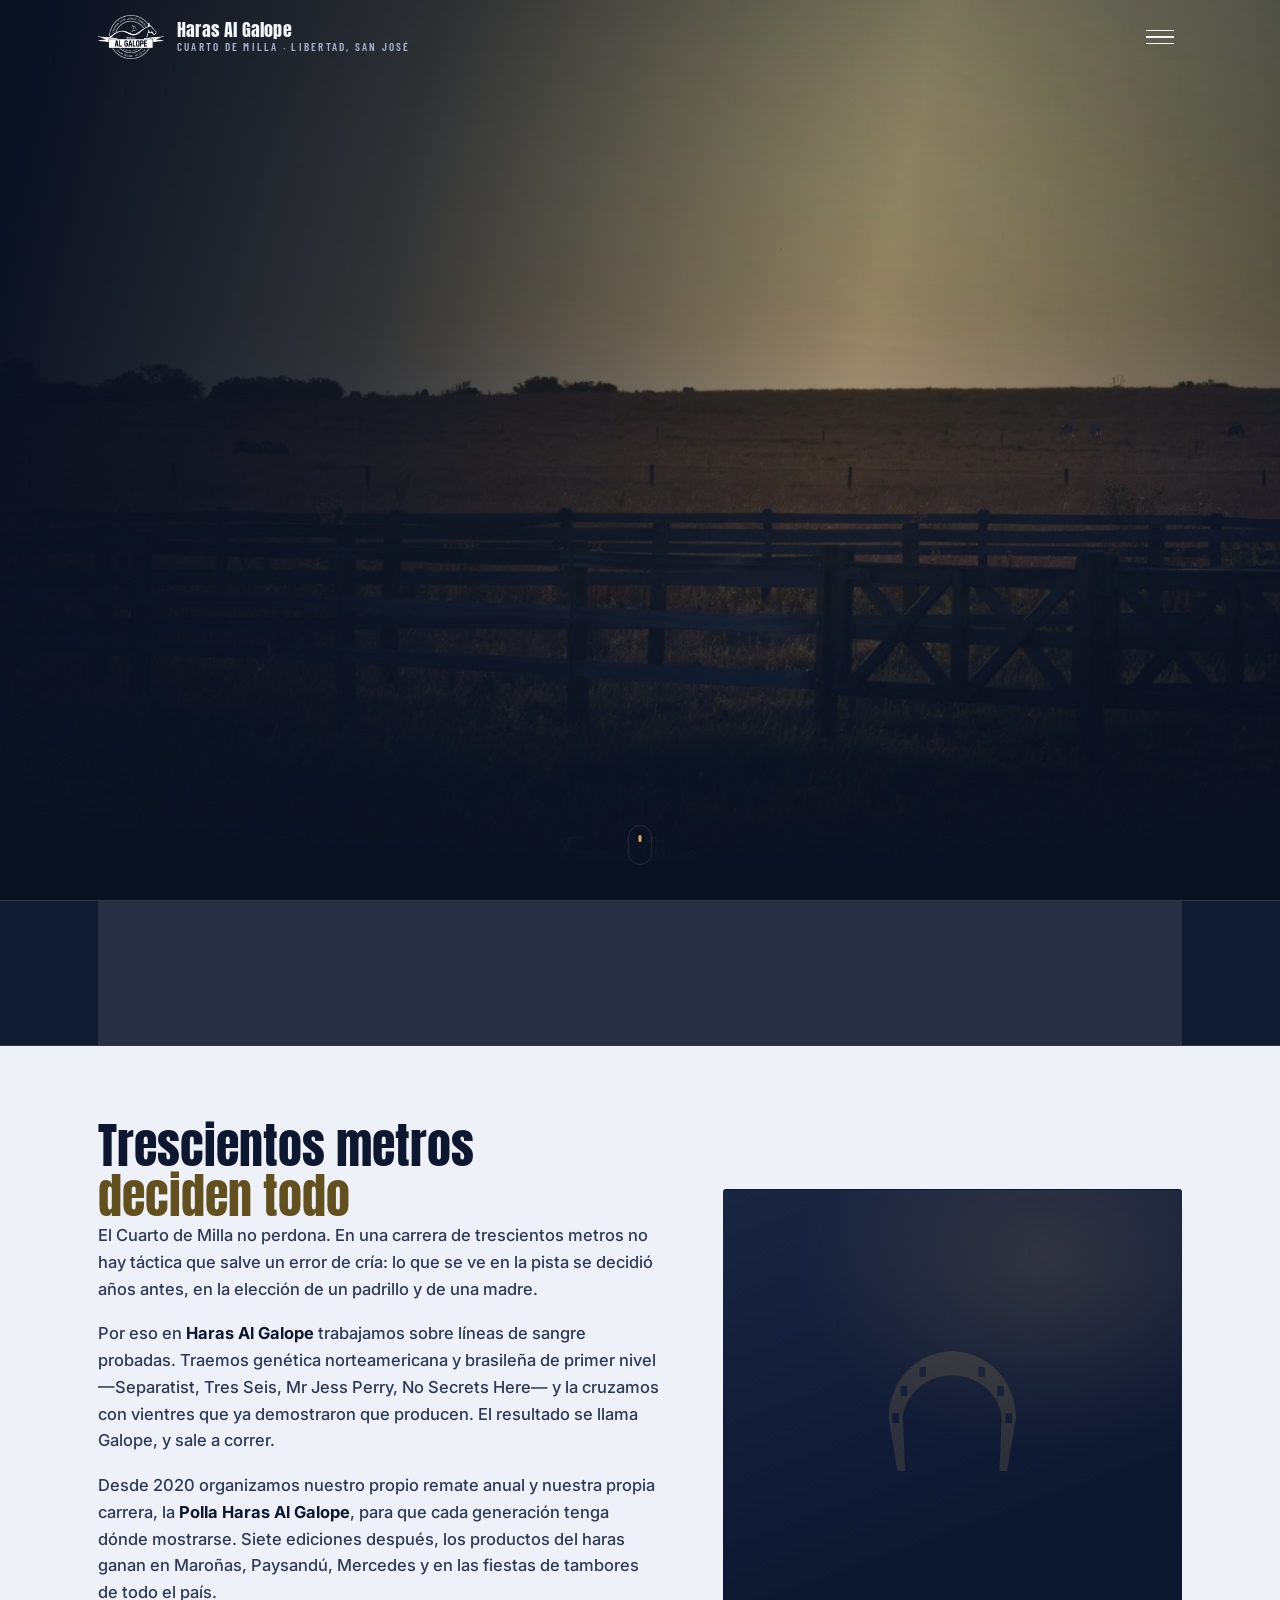
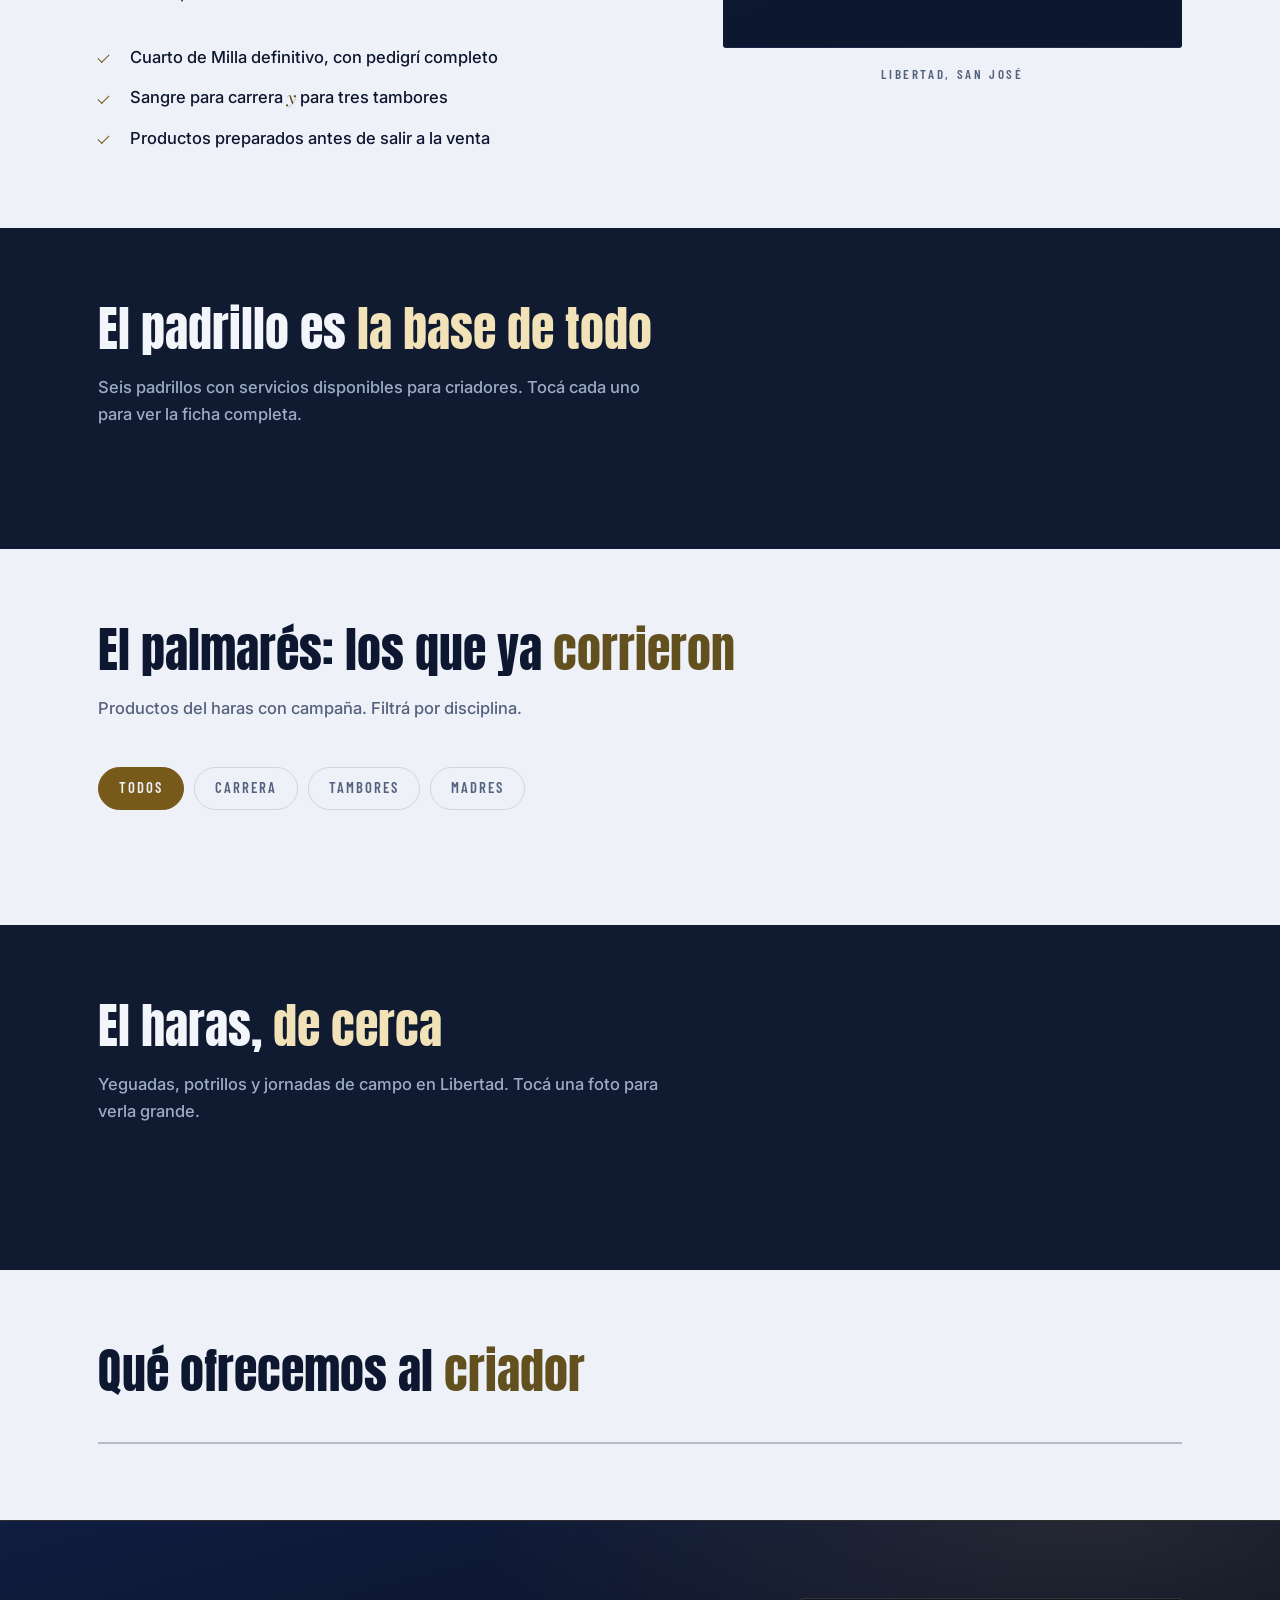
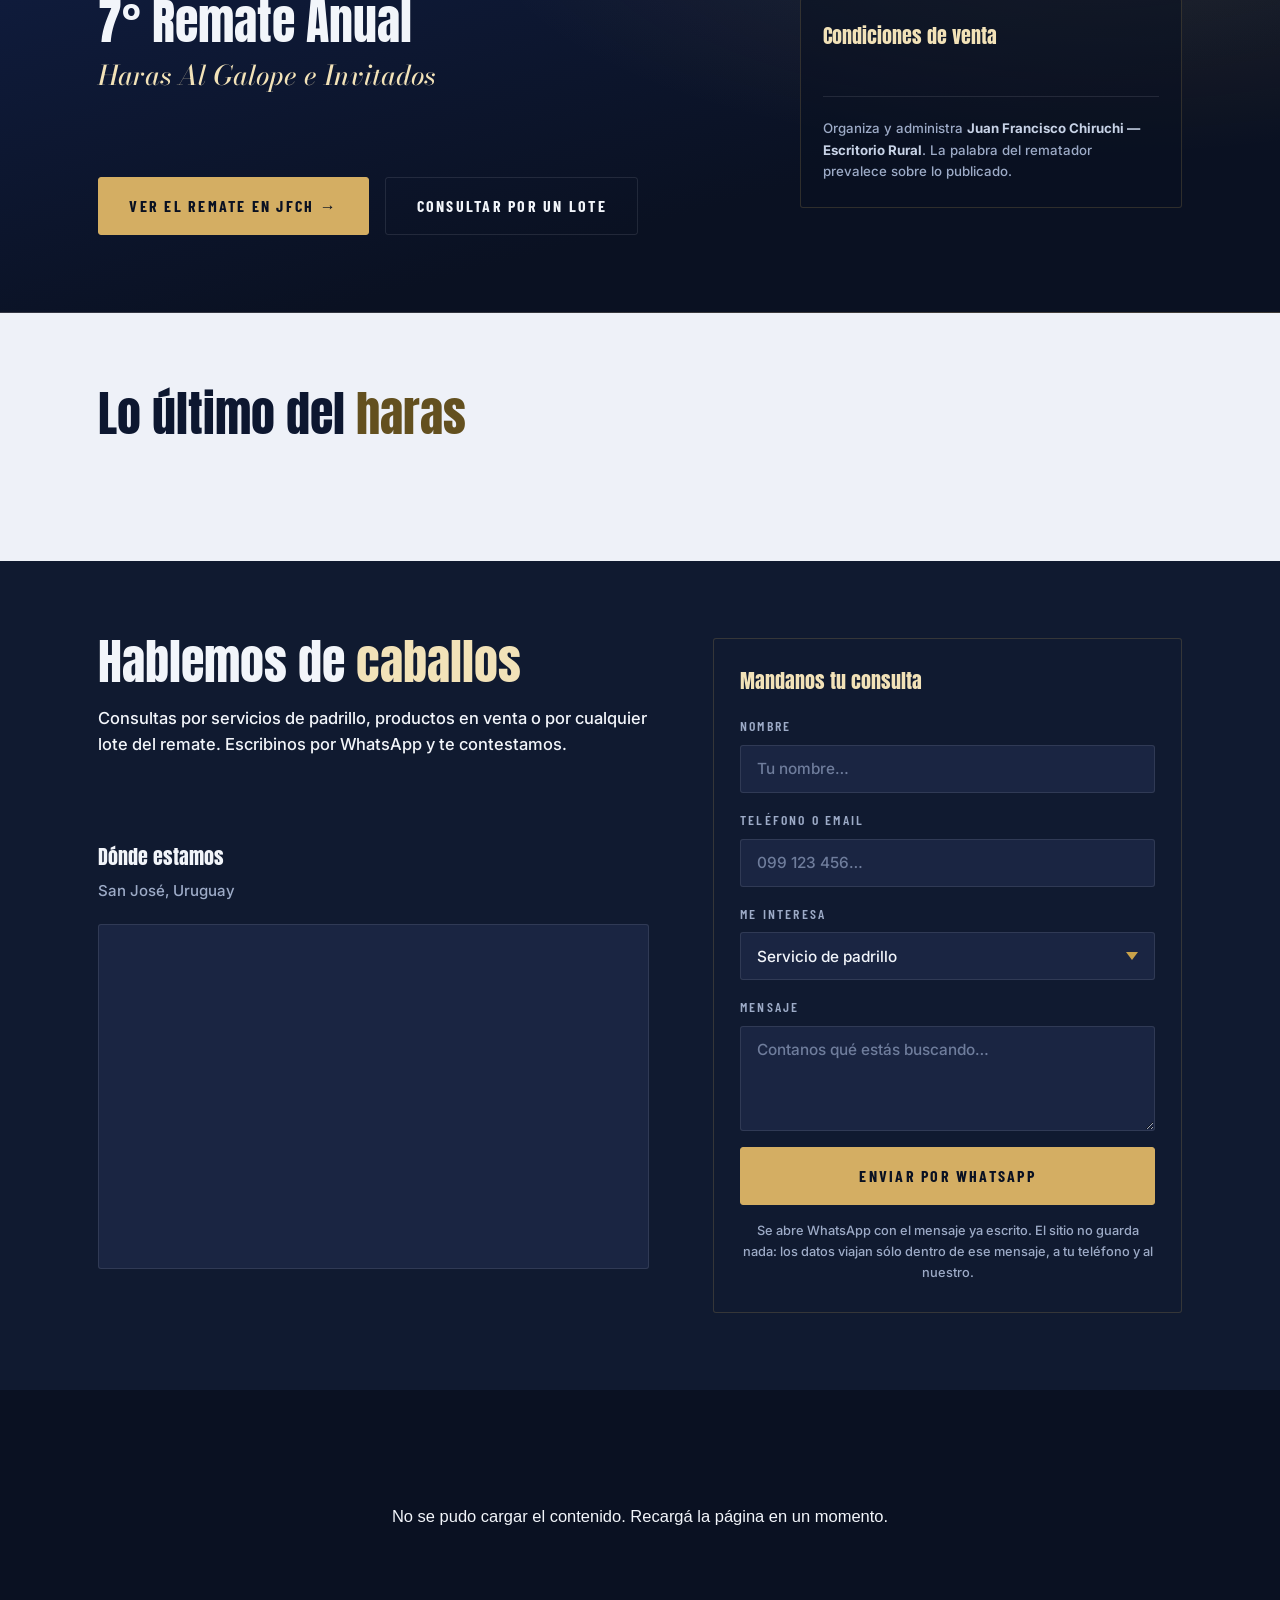
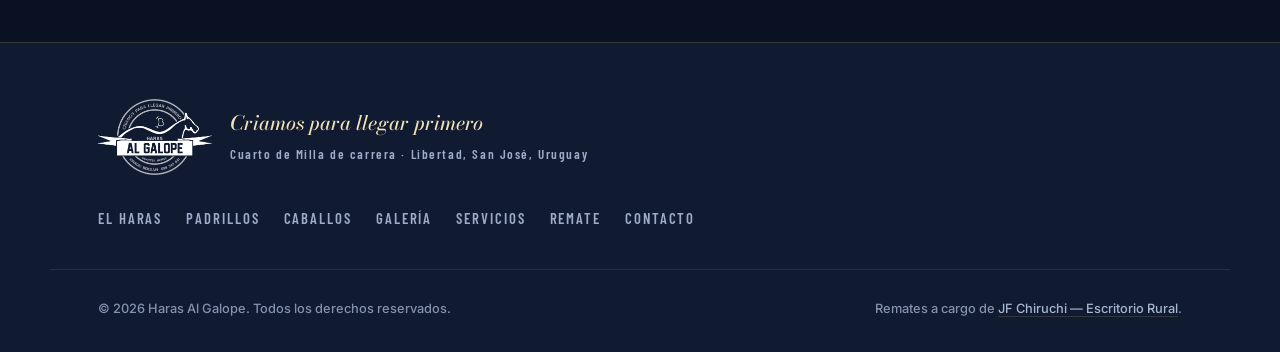
==== commit 4297377b: "Arregla el recorte de texto, los íconos y las viñetas RECORTE. Los textos de las tarjetas se cortaba" ====
--- a/index.html
+++ b/index.html
@@ -4,235 +4,454 @@
 <meta charset="utf-8">
 <meta name="viewport" content="width=device-width, initial-scale=1">
 <title>Haras Al Galope — Cuarto de Milla de carrera | San José, Uruguay</title>
-<meta name="description" content="Haras Al Galope: cría y selección de Cuarto de Milla de carrera en Libertad, San José, Uruguay. Servicios de padrillo, centro reproductivo y remate anual.">
-<meta name="theme-color" content="#11256C">
-
+<meta name="description" content="Haras Al Galope: cría y selección de Cuarto de Milla de carrera en San José, Uruguay. Servicios de padrillo, venta de productos y remate anual.">
+<meta name="theme-color" content="#0a1122">
+
+<!-- Open Graph / redes sociales -->
 <meta property="og:type" content="website">
 <meta property="og:title" content="Haras Al Galope — Cuarto de Milla de carrera">
 <meta property="og:description" content="Criamos para llegar primero. Cría y selección de Cuarto de Milla de carrera en Libertad, San José, Uruguay.">
 <meta property="og:locale" content="es_UY">
 <meta property="og:image" content="assets/img/og.jpg">
 
+<!-- El logo sin fondo. Como es transparente, la tinta tiene que cambiar según
+     dónde se apoye: el azul se pierde en una pestaña oscura y el blanco en una
+     clara. El navegador elige según el tema del sistema. -->
 <link rel="icon" type="image/png" href="assets/img/icono.png">
 <link rel="icon" type="image/png" href="assets/img/icono-claro.png" media="(prefers-color-scheme: dark)">
 <link rel="apple-touch-icon" href="assets/img/icono.png">
 
 <link rel="preconnect" href="https://fonts.googleapis.com">
 <link rel="preconnect" href="https://fonts.gstatic.com" crossorigin>
-<!-- Anton es la tipografía del logo del haras. Archivo trae ejes de peso y de
-     ancho: el ancho comprimido se usa en las columnas de datos, como en un
-     programa de carreras. De Bodoni sólo la itálica, para el lema. -->
-<link href="https://fonts.googleapis.com/css2?family=Anton&family=Archivo:wdth,wght@62..125,400..700&family=Bodoni+Moda:ital,opsz,wght@1,6..96,500&display=swap" rel="stylesheet">
+<!-- Se pide la itálica de Bodoni explícitamente: se usa en los títulos y en el
+     lema, y sin ella el navegador la inventa inclinando la redonda. -->
+<!-- Anton es la tipografía de los títulos: es la que usa el logo del haras.
+     De Bodoni sólo queda la itálica, para el lema y los dos textos en cursiva. -->
+<link href="https://fonts.googleapis.com/css2?family=Anton&family=Bodoni+Moda:ital,opsz,wght@1,6..96,500&family=Barlow+Condensed:wght@600;700&family=Inter:wght@500;600;700&display=swap" rel="stylesheet">
 <link rel="stylesheet" href="assets/css/style.css">
 </head>
 <body>
 
-<a class="salto" href="#indice">Ir al índice</a>
-
-<!-- Los hierros. Van RELLENOS y asimétricos: un hierro se corta de planchuela
-     de un espesor y la piel quemada cierra los huecos finos. Espesor mínimo
-     10% de la altura. Nada de trazo de 2px, que es la firma de Lucide. -->
-<svg width="0" height="0" style="position:absolute" aria-hidden="true"><defs>
-  <symbol id="h-haras" viewBox="0 0 40 40">
-    <path d="M6 30h4V14l10 8 10-8v16h4V6l-14 11L6 6z"/>
-  </symbol>
-  <symbol id="h-padrillo" viewBox="0 0 40 40">
-    <path d="M8 34V16l8-10 4 6 4-6 8 10v18h-6V22l-6-7-6 7v12z"/>
-  </symbol>
-  <symbol id="h-martillo" viewBox="0 0 40 40">
-    <path d="M4 34h20v4H4zM22 4l14 14-5 5L17 9zM13 13l9 9-9 9-9-9z"/>
-  </symbol>
-  <symbol id="h-copa" viewBox="0 0 40 40">
-    <path d="M10 4h20v10a10 10 0 0 1-7 9.5V30h6v6H11v-6h6v-6.5A10 10 0 0 1 10 14zM4 8h4v8H4zM32 8h4v8h-4z"/>
-  </symbol>
-  <symbol id="h-planilla" viewBox="0 0 40 40">
-    <path d="M8 4h24v32H8zm5 7h14v3H13zm0 7h14v3H13zm0 7h9v3h-9z"/>
-  </symbol>
-</defs></svg>
-
-
-<!-- ═══════════ 1 · TAPA ═══════════ -->
-<header class="membrete">
-  <div class="hoja membrete__in" style="display:flex;align-items:center;justify-content:space-between;gap:20px">
-    <img class="membrete__logo" src="assets/img/logo.png" alt="Haras Al Galope" width="900" height="598">
-    <p class="membrete__sitio" id="membreteSitio"></p>
+<!-- Marca que el JS está vivo. Sin esto, las animaciones de entrada no se
+     aplican y el contenido se ve directamente. Va primero a propósito. -->
+<script>document.documentElement.className = 'js';</script>
+
+<!-- ═══════════ Definiciones SVG reutilizables ═══════════ -->
+<svg width="0" height="0" style="position:absolute" aria-hidden="true">
+  <defs>
+    <symbol id="i-shoe" viewBox="0 0 300 300">
+      <path fill-rule="evenodd" d="M 50 246 L 34 150 L 34.1 146 L 34.2 142 L 34.6 138 L 35 134.1 L 35.5 130.1 L 36.2 126.2 L 37 122.3 L 38 118.4 L 39 114.6 L 40.2 110.8 L 41.4 107 L 42.8 103.3 L 44.3 99.6 L 46 96 L 47.7 92.5 L 49.5 89 L 51.5 85.6 L 53.5 82.2 L 55.7 78.9 L 58 75.7 L 60.3 72.6 L 62.8 69.6 L 65.3 66.6 L 68 63.7 L 70.7 61 L 73.5 58.3 L 76.4 55.7 L 79.4 53.2 L 82.4 50.8 L 85.6 48.6 L 88.7 46.4 L 92 44.3 L 95.3 42.4 L 98.7 40.6 L 102.1 38.9 L 105.6 37.3 L 109.1 35.8 L 112.7 34.5 L 116.3 33.3 L 120 32.2 L 123.7 31.2 L 127.4 30.3 L 131.1 29.6 L 134.9 29 L 138.6 28.6 L 142.4 28.3 L 146.2 28.1 L 150 28 L 153.8 28.1 L 157.6 28.3 L 161.4 28.6 L 165.1 29 L 168.9 29.6 L 172.6 30.3 L 176.3 31.2 L 180 32.2 L 183.7 33.3 L 187.3 34.5 L 190.9 35.8 L 194.4 37.3 L 197.9 38.9 L 201.3 40.6 L 204.7 42.4 L 208 44.3 L 211.3 46.4 L 214.4 48.6 L 217.6 50.8 L 220.6 53.2 L 223.6 55.7 L 226.5 58.3 L 229.3 61 L 232 63.7 L 234.7 66.6 L 237.2 69.6 L 239.7 72.6 L 242 75.7 L 244.3 78.9 L 246.5 82.2 L 248.5 85.6 L 250.5 89 L 252.3 92.5 L 254 96 L 255.7 99.6 L 257.2 103.3 L 258.6 107 L 259.8 110.8 L 261 114.6 L 262 118.4 L 263 122.3 L 263.8 126.2 L 264.5 130.1 L 265 134.1 L 265.4 138 L 265.8 142 L 265.9 146 L 266 150 L 250 246 L 236 246 L 240 150 L 239.8 146.9 L 239.4 143.7 L 238.9 140.7 L 238.2 137.6 L 237.4 134.6 L 236.5 131.6 L 235.4 128.7 L 234.3 125.9 L 233.1 123.1 L 231.7 120.3 L 230.3 117.7 L 228.8 115.1 L 227.2 112.5 L 225.6 110.1 L 223.8 107.7 L 222 105.4 L 220.2 103.2 L 218.3 101.1 L 216.3 99 L 214.3 97 L 212.2 95.1 L 210.1 93.3 L 208 91.6 L 205.8 90 L 203.6 88.4 L 201.4 86.9 L 199.1 85.5 L 196.9 84.2 L 194.6 82.9 L 192.3 81.7 L 190 80.6 L 187.6 79.6 L 185.3 78.6 L 183 77.8 L 180.6 76.9 L 178.3 76.2 L 175.9 75.5 L 173.6 74.9 L 171.2 74.3 L 168.9 73.8 L 166.5 73.4 L 164.1 73 L 161.8 72.7 L 159.4 72.5 L 157.1 72.3 L 154.7 72.1 L 152.4 72 L 150 72 L 147.6 72 L 145.3 72.1 L 142.9 72.3 L 140.6 72.5 L 138.2 72.7 L 135.9 73 L 133.5 73.4 L 131.1 73.8 L 128.8 74.3 L 126.4 74.9 L 124.1 75.5 L 121.7 76.2 L 119.4 76.9 L 117 77.8 L 114.7 78.6 L 112.4 79.6 L 110 80.6 L 107.7 81.7 L 105.4 82.9 L 103.1 84.2 L 100.9 85.5 L 98.6 86.9 L 96.4 88.4 L 94.2 90 L 92 91.6 L 89.9 93.3 L 87.8 95.1 L 85.7 97 L 83.7 99 L 81.7 101.1 L 79.8 103.2 L 78 105.4 L 76.2 107.7 L 74.4 110.1 L 72.8 112.5 L 71.2 115.1 L 69.7 117.7 L 68.3 120.3 L 66.9 123.1 L 65.7 125.9 L 64.6 128.7 L 63.5 131.6 L 62.6 134.6 L 61.8 137.6 L 61.1 140.7 L 60.6 143.7 L 60.2 146.9 L 60 150 L 64 246 Z M 197.7 56.4 L 209.7 56.4 L 209.7 74.4 L 197.7 74.4 Z M 232.2 91.3 L 244.2 91.3 L 244.2 109.3 L 232.2 109.3 Z M 247 141 L 259 141 L 259 159 L 247 159 Z M 90.3 56.4 L 102.3 56.4 L 102.3 74.4 L 90.3 74.4 Z M 55.8 91.3 L 67.8 91.3 L 67.8 109.3 L 55.8 109.3 Z M 41 141 L 53 141 L 53 159 L 41 159 Z"/>
+    </symbol>
+    <symbol id="i-stallion" viewBox="0 0 300 300"><use href="#i-shoe"/></symbol>
+    <symbol id="i-gavel" viewBox="0 0 24 24"><path d="M3 21h10v-2H3v2zM14.7 2.3l-4.2 4.2 1.4 1.4 1-1 4.2 4.2-1 1 1.4 1.4 4.2-4.2-1.4-1.4-1 1-4.2-4.2 1-1-1.4-1.4zM9 8L3 14l3 3 6-6-3-3z"/></symbol>
+    <symbol id="i-trophy" viewBox="0 0 24 24"><path d="M18 3V2H6v1H2v4c0 2.2 1.8 4 4 4h.4c.7 1.7 2.2 3 4.1 3.4V18H8v2h8v-2h-2.5v-3.6c1.9-.4 3.4-1.7 4.1-3.4H18c2.2 0 4-1.8 4-4V3h-4zM4 7V5h2v4c-1.1 0-2-.9-2-2zm16 0c0 1.1-.9 2-2 2V5h2v2z"/></symbol>
+    <symbol id="i-clipboard" viewBox="0 0 24 24"><path d="M16 3h-1.2A3 3 0 0 0 12 1a3 3 0 0 0-2.8 2H8a2 2 0 0 0-2 2v15a2 2 0 0 0 2 2h8a2 2 0 0 0 2-2V5a2 2 0 0 0-2-2zm-4 0a1 1 0 1 1 0 2 1 1 0 0 1 0-2zm3 15H9v-2h6v2zm0-4H9v-2h6v2zm0-4H9V8h6v2z"/></symbol>
+  </defs>
+</svg>
+
+
+<!-- ═══════════ Navegación ═══════════ -->
+<a class="skip" href="#main">Ir al contenido</a>
+
+<header class="nav" id="nav">
+  <div class="wrap nav__in">
+    <a class="brand" href="#inicio" aria-label="Haras Al Galope — inicio">
+      <img class="brand__logo" src="assets/img/logo.png" alt="Haras Al Galope" width="900" height="598">
+      <span class="brand__txt">
+        <strong>Haras Al Galope</strong>
+        <em>Cuarto de Milla · Libertad, San José</em>
+      </span>
+    </a>
+
+    <nav class="nav__links" id="navLinks" aria-label="Principal">
+      <a href="#haras">El Haras</a>
+      <a href="#padrillos">Padrillos</a>
+      <a href="#reproduccion" data-repro-nav hidden>Reproducción</a>
+      <a href="#caballos">Caballos</a>
+      <a href="#galeria">Galería</a>
+      <a href="#servicios">Servicios</a>
+      <a href="#remate">Remate</a>
+      <a href="#novedades">Novedades</a>
+      <a class="btn btn--sm" href="#contacto">Contacto</a>
+    </nav>
+
+    <button class="burger" id="burger" aria-label="Abrir menú" aria-expanded="false" aria-controls="navLinks">
+      <span></span><span></span><span></span>
+    </button>
   </div>
 </header>
 
+
 <main id="main">
 
-<section class="hoja tapa">
-  <h1 class="tapa__nombre">AL&nbsp;GALOPE</h1>
-
-  <div class="tapa__cuerpo">
-    <figure class="tapa__lamina" style="margin:0">
-      <img id="tapaFoto" alt="" width="1500" height="1000">
-      <!-- El lema. Lo fijó el cliente con una captura: no se rediseña. -->
-      <p class="tapa__lema" id="tapaLema"></p>
-    </figure>
-
-    <div class="tapa__texto">
-      <p class="tapa__condiciones" id="tapaCondiciones"></p>
-    </div>
-  </div>
-</section>
-
-
-<!-- ═══════════ 2 · ÍNDICE — es toda la navegación ═══════════ -->
-<nav class="hoja indice" id="indice" aria-label="Índice">
-  <ol id="indiceLista"></ol>
-</nav>
-
-
-<!-- ═══════════ 3 · LOGROS — sin título, un párrafo y nada más ═══════════ -->
-<section class="hoja logros">
-  <p id="logrosTexto"></p>
-</section>
-
-
-<!-- ═══════════ 4 · LA VARA — sin título ═══════════ -->
-<section class="hoja vara" id="vara" aria-label="Índice de velocidad de los padrillos">
-  <div class="vara__caja" id="varaCaja"></div>
-  <p class="vara__sin" id="varaSin"></p>
-  <p class="vara__vende" id="varaVende"></p>
-</section>
-
-
-<!-- ═══════════ 5 · PADRILLOS ═══════════ -->
-<section class="hoja seccion" id="padrillos">
-  <h2 class="titulo-seccion">PADRILLOS</h2>
-  <div id="padrillosLista"></div>
-</section>
-
-
-<!-- ═══════════ 6 · EL HARAS — sin título, asimétrica ═══════════ -->
-<section class="hoja haras" id="haras">
-  <figure class="haras__foto" style="margin:0">
-    <img id="harasFoto" alt="" width="1200" height="1200">
-  </figure>
-  <div class="haras__txt" id="harasTexto"></div>
-</section>
-
-
-<!-- ═══════════ 7 · PALMARÉS ═══════════ -->
-<section class="hoja seccion" id="caballos">
-  <div class="filtros" id="filtros"></div>
-  <table class="carta">
-    <thead>
-      <tr>
-        <th class="carta__rot" scope="col">PALMARÉS</th>
-        <th scope="col">Sexo</th>
-        <th scope="col" class="num">Año</th>
-        <th scope="col">Padre y madre</th>
-        <th scope="col" class="logro">Principal logro</th>
-      </tr>
-    </thead>
-    <tbody id="cartaCuerpo"></tbody>
-    <tfoot><tr><td colspan="5"></td></tr></tfoot>
-  </table>
-</section>
-
-
-<!-- ═══════════ 8 · REPRODUCCIÓN — sin título, campo plata ═══════════ -->
-<section class="repro" id="reproduccion" hidden>
-  <div class="hoja">
-    <div class="repro__cab">
-      <figure class="repro__retrato" id="reproRetrato" hidden style="margin:0"></figure>
+<!-- ═══════════ Hero ═══════════ -->
+<section class="hero" id="inicio">
+  <div class="hero__bg" aria-hidden="true">
+    <div class="hero__sky"></div>
+    <div class="hero__photo"></div>
+    <div class="hero__scrim"></div>
+    <div class="hero__ground"></div>
+  </div>
+
+  <div class="wrap hero__in">
+    <h1 class="hero__title reveal">
+      Haras <span class="ital">Al&nbsp;Galope</span>
+    </h1>
+    <p class="hero__lema reveal">Criamos para llegar primero</p>
+    <p class="hero__sitio reveal">Libertad · San José · Uruguay</p>
+    <p class="hero__sub reveal">
+      Cría y selección de <strong>Cuarto de Milla de carrera</strong>. Sangre elegida para
+      la velocidad corta, probada en las pistas del Uruguay.
+    </p>
+
+    <div class="hero__cta reveal">
+      <a class="btn btn--gold" href="#remate">7° Remate Anual →</a>
+      <a class="btn btn--ghost" href="#padrillos">Ver padrillos</a>
+    </div>
+
+    <!-- Cuenta regresiva al remate -->
+    <div class="countdown reveal" id="countdown" hidden>
+      <p class="countdown__lbl">Faltan para el 7° Remate Anual</p>
+      <div class="countdown__grid">
+        <div><b id="cdD">--</b><span>días</span></div>
+        <div><b id="cdH">--</b><span>horas</span></div>
+        <div><b id="cdM">--</b><span>min</span></div>
+        <div><b id="cdS">--</b><span>seg</span></div>
+      </div>
+    </div>
+  </div>
+
+  <a class="hero__scroll" href="#logros" aria-label="Bajar">
+    <span></span>
+  </a>
+</section>
+
+
+<!-- ═══════════ Franja de logros ═══════════ -->
+<section class="stats" id="logros">
+  <div class="wrap">
+    <!-- La grilla va dentro de .wrap y no la lleva puesta: si no, su fondo
+         (que es el que dibuja las líneas divisorias) asoma por el padding. -->
+    <div class="stats__grid">
+      <div class="stat reveal"><b data-count="7">7</b><span>remates anuales</span></div>
+      <div class="stat reveal"><b data-count="6">6</b><span>padrillos en servicio</span></div>
+      <div class="stat reveal"><b>2026</b><span>Potro del Futuro · Maroñas</span></div>
+      <div class="stat reveal"><b>2024</b><span>Challenger · Maroñas</span></div>
+    </div>
+  </div>
+</section>
+
+
+<!-- ═══════════ El Haras ═══════════ -->
+<section class="sec sec--light" id="haras">
+  <div class="wrap">
+    <div class="split">
+      <div class="split__txt">
+        <h2>Trescientos metros<br><span class="ital">deciden todo</span></h2>
+
+        <div class="prose">
+          <p>
+            El Cuarto de Milla no perdona. En una carrera de trescientos metros no hay táctica
+            que salve un error de cría: lo que se ve en la pista se decidió años antes, en la
+            elección de un padrillo y de una madre.
+          </p>
+          <p>
+            Por eso en <strong>Haras Al Galope</strong> trabajamos sobre líneas de sangre
+            probadas. Traemos genética norteamericana y brasileña de primer nivel —Separatist,
+            Tres Seis, Mr Jess Perry, No Secrets Here— y la cruzamos con vientres que ya
+            demostraron que producen. El resultado se llama Galope, y sale a correr.
+          </p>
+          <p>
+            Desde 2020 organizamos nuestro propio remate anual y nuestra propia carrera, la
+            <strong>Polla Haras Al Galope</strong>, para que cada generación tenga dónde
+            mostrarse. Siete ediciones después, los productos del haras ganan en Maroñas,
+            Paysandú, Mercedes y en las fiestas de tambores de todo el país.
+          </p>
+          <!-- ⚠️ COMPLETAR: agregá acá la historia real (año de fundación, cómo empezó, familia). -->
+        </div>
+
+        <ul class="ticks">
+          <li>Cuarto de Milla definitivo, con pedigrí completo</li>
+          <li>Sangre para carrera <em>y</em> para tres tambores</li>
+          <li>Productos preparados antes de salir a la venta</li>
+        </ul>
+      </div>
+
+      <figure class="split__img">
+        <!-- El marco es cuadrado. Qué parte de la foto se ve lo decide el
+             campo "Encuadre" del panel (fotoHarasPos en content/sitio.json). -->
+        <div class="photo photo--square" data-photo="assets/img/haras.jpg"
+             data-alt="Cabezal con la chapa grabada del haras">
+          <svg aria-hidden="true"><use href="#i-shoe"/></svg>
+        </div>
+        <figcaption>Libertad, San José</figcaption>
+      </figure>
+    </div>
+  </div>
+</section>
+
+
+<!-- ═══════════ Padrillos ═══════════ -->
+<section class="sec sec--dark" id="padrillos">
+  <div class="wrap">
+    <header class="sechead">
+      <h2>El padrillo es <span class="ital">la base de todo</span></h2>
+      <p class="sechead__sub">
+        Seis padrillos con servicios disponibles para criadores. Tocá cada uno para ver la ficha completa.
+      </p>
+    </header>
+
+    <div class="padrillos" id="padrillosGrid"><!-- render: main.js --></div>
+  </div>
+</section>
+
+
+<!-- ═══════════ Centro reproductivo ═══════════
+     Todo lo dibuja main.js desde content/reproduccion.json. Si en el panel se
+     apaga la sección, este bloque queda oculto y desaparece del menú. -->
+<section class="sec repro" id="reproduccion" hidden>
+  <div class="wrap">
+    <header class="sechead repro__head">
+      <p class="eyebrow" id="reproEyebrow"></p>
+      <h2 id="reproTitulo"></h2>
+      <p class="sechead__sub" id="reproIntro"></p>
+    </header>
+
+    <div class="repro__grid">
+      <!-- La tarjeta que manda: el número, quién está a cargo y el contacto.
+           Va con borde dorado porque es de acá de donde sale una consulta. -->
+      <aside class="repro__firma">
+        <p class="repro__cifra"><b id="reproCifra"></b><span id="reproCifraTxt"></span></p>
+
+        <!-- El retrato aparece sólo si se cargó una foto en el panel -->
+        <div class="repro__vetbox">
+          <figure class="repro__retrato" id="reproRetrato" hidden></figure>
+          <p class="repro__rol" id="reproRol"></p>
+          <p class="repro__vet" id="reproVet"></p>
+        </div>
+
+        <div class="repro__cta" id="reproCta"><!-- render: main.js --></div>
+      </aside>
+
+      <div class="repro__cols">
+        <div class="repro__col">
+          <h3 class="repro__h" id="reproTitLista"></h3>
+          <ul class="repro__lista" id="reproProcedimientos"></ul>
+        </div>
+
+        <div class="repro__col">
+          <h3 class="repro__h" id="reproTitRecursos"></h3>
+          <dl class="repro__recursos" id="reproRecursos"></dl>
+        </div>
+      </div>
+    </div>
+
+    <!-- Fotos del trabajo en el centro. Si no se cargó ninguna, no se dibuja. -->
+    <div class="repro__fotos" id="reproFotos" hidden><!-- render: main.js --></div>
+  </div>
+</section>
+
+
+<!-- ═══════════ Caballos / palmarés ═══════════ -->
+<section class="sec sec--light" id="caballos">
+  <div class="wrap">
+    <header class="sechead">
+      <h2>El palmarés: los que ya <span class="ital">corrieron</span></h2>
+      <p class="sechead__sub">
+        Productos del haras con campaña. Filtrá por disciplina.
+      </p>
+    </header>
+
+    <div class="filters" id="filters" role="tablist" aria-label="Filtrar caballos">
+      <button class="chip is-on" data-cat="todos" role="tab" aria-selected="true">Todos</button>
+      <button class="chip" data-cat="carrera" role="tab" aria-selected="false">Carrera</button>
+      <button class="chip" data-cat="tambores" role="tab" aria-selected="false">Tambores</button>
+      <button class="chip" data-cat="madres" role="tab" aria-selected="false">Madres</button>
+    </div>
+
+    <div class="horses" id="horsesGrid"><!-- render: main.js --></div>
+  </div>
+</section>
+
+
+<!-- ═══════════ Galería ═══════════ -->
+<section class="sec sec--dark" id="galeria">
+  <div class="wrap">
+    <header class="sechead">
+      <h2>El haras, <span class="ital">de cerca</span></h2>
+      <p class="sechead__sub">
+        Yeguadas, potrillos y jornadas de campo en Libertad. Tocá una foto para verla grande.
+      </p>
+    </header>
+
+    <div class="galeria" id="galeriaGrid"><!-- render: main.js --></div>
+
+    <div class="galeria__pie">
+      <button class="btn" type="button" id="galeriaMas" hidden></button>
+    </div>
+  </div>
+</section>
+
+
+<!-- ═══════════ Servicios ═══════════ -->
+<section class="sec sec--light" id="servicios">
+  <div class="wrap">
+    <header class="sechead">
+      <h2>Qué ofrecemos al <span class="ital">criador</span></h2>
+    </header>
+
+    <div class="services" id="servicesGrid"><!-- render: main.js --></div>
+  </div>
+</section>
+
+
+<!-- ═══════════ Remate ═══════════ -->
+<section class="sec sec--auction" id="remate">
+  <div class="wrap">
+    <div class="auction">
+      <div class="auction__main">
+        <h2 id="aucTitle">7° Remate Anual</h2>
+        <p class="auction__sub" id="aucSub">Haras Al Galope e Invitados</p>
+
+        <dl class="auction__facts" id="aucFacts"><!-- render: main.js --></dl>
+
+        <div class="auction__cta">
+          <a class="btn btn--gold" id="aucLink" href="#" target="_blank" rel="noopener">Ver el remate en JFCH →</a>
+          <a class="btn btn--ghost" href="#contacto">Consultar por un lote</a>
+        </div>
+      </div>
+
+      <aside class="auction__side">
+        <h3>Condiciones de venta</h3>
+        <ol class="auction__terms" id="aucTerms"><!-- render: main.js --></ol>
+        <p class="auction__note">
+          Organiza y administra <strong>Juan Francisco Chiruchi — Escritorio Rural</strong>.
+          La palabra del rematador prevalece sobre lo publicado.
+        </p>
+      </aside>
+    </div>
+  </div>
+</section>
+
+
+<!-- ═══════════ Novedades ═══════════ -->
+<section class="sec sec--light" id="novedades">
+  <div class="wrap">
+    <header class="sechead">
+      <h2>Lo último del <span class="ital">haras</span></h2>
+    </header>
+
+    <div class="news" id="newsGrid"><!-- render: main.js --></div>
+  </div>
+</section>
+
+
+<!-- ═══════════ Contacto ═══════════ -->
+<section class="sec sec--dark" id="contacto">
+  <div class="wrap">
+    <div class="contact">
+      <div class="contact__txt">
+        <h2>Hablemos de <span class="ital">caballos</span></h2>
+        <p class="prose">
+          Consultas por servicios de padrillo, productos en venta o por cualquier lote del
+          remate. Escribinos por WhatsApp y te contestamos.
+        </p>
+
+        <div class="cards" id="contactCards"><!-- render: main.js --></div>
+
+        <div class="place">
+          <h3>Dónde estamos</h3>
+          <p id="placeTxt">San José, Uruguay</p>
+          <div class="map" id="map"><!-- render: main.js --></div>
+        </div>
+      </div>
+
+      <form class="form" id="form" novalidate>
+        <h3>Mandanos tu consulta</h3>
+
+        <label>Nombre
+          <input type="text" name="nombre" required autocomplete="name" placeholder="Tu nombre…">
+        </label>
+        <label>Teléfono o email
+          <input type="text" name="medio" required autocomplete="tel" placeholder="099 123 456…">
+        </label>
+        <label>Me interesa
+          <select name="tema">
+            <option>Servicio de padrillo</option>
+            <option>Un producto en venta</option>
+            <option>Un lote del remate</option>
+            <option>Asesoramiento</option>
+            <option>Otra cosa</option>
+          </select>
+        </label>
+        <label>Mensaje
+          <textarea name="msg" rows="4" placeholder="Contanos qué estás buscando…"></textarea>
+        </label>
+
+        <button class="btn btn--gold btn--full" type="submit">Enviar por WhatsApp</button>
+        <p class="form__note">
+          Se abre WhatsApp con el mensaje ya escrito. El sitio no guarda nada:
+          los datos viajan sólo dentro de ese mensaje, a tu teléfono y al nuestro.
+        </p>
+      </form>
+    </div>
+  </div>
+</section>
+
+</main>
+
+
+<!-- ═══════════ Pie ═══════════ -->
+<footer class="foot">
+  <div class="wrap foot__in">
+    <div class="foot__brand">
+      <img class="foot__logo" src="assets/img/logo.png" alt="Haras Al Galope" width="900" height="598">
       <div>
-        <p class="repro__rol" id="reproRol"></p>
-        <p class="repro__vet" id="reproVet"></p>
-      </div>
-    </div>
-
-    <p class="repro__intro" id="reproIntro"></p>
-
-    <div class="repro__cuerpo">
-      <ul class="planilla" id="reproProcedimientos"></ul>
-      <dl class="recursos" id="reproRecursos"></dl>
-    </div>
-
-    <div class="tira" id="reproFotos" hidden></div>
-
-    <div id="reproCta"></div>
-  </div>
-</section>
-
-
-<!-- ═══════════ 9 · SERVICIOS — sin título ═══════════ -->
-<section class="hoja servicios" id="servicios">
-  <div id="serviciosLista"></div>
-</section>
-
-
-<!-- ═══════════ 10 · EL REMATE — único campo marino a sangre ═══════════ -->
-<section class="remate" id="remate">
-  <div class="hoja">
-    <div class="remate__cab">
-      <p class="remate__caja" id="remateN"></p>
-      <h2 id="remateTitulo"></h2>
-      <p class="remate__caja" id="remateHora"></p>
-    </div>
-
-    <p class="remate__dia" id="remateDia"></p>
-    <p class="remate__cuenta" id="remateCuenta"></p>
-
-    <table class="condiciones"><tbody id="remateCondiciones"></tbody></table>
-
-    <p class="remate__linea" id="remateInvitados"></p>
-    <p class="remate__linea" id="remateTransmite"></p>
-
-    <a class="remate__ir" id="remateIr" target="_blank" rel="noopener"></a>
-  </div>
-</section>
-
-
-<!-- ═══════════ 11 · NOVEDADES — sin cabecera, arranca en una fecha ═══════════ -->
-<section class="hoja novedades" id="novedades">
-  <div id="novedadesLista"></div>
-</section>
-
-
-<!-- ═══════════ 12 · GALERÍA — sin cabecera ═══════════ -->
-<section class="hoja galeria" id="galeria">
-  <div class="contactos" id="galeriaTira"></div>
-  <button class="galeria__mas" id="galeriaMas" type="button" hidden></button>
-</section>
-
-
-<!-- ═══════════ 13 · CONTACTO ═══════════ -->
-<section class="hoja contacto" id="contacto">
-  <div class="anclas" id="anclas"></div>
-
-  <!-- Croquis dibujado a mano en lugar del iframe de Google: el iframe son
-       entre 400 y 800 KB de mosaicos, y esto lo mira un comprador con datos
-       móviles en la campaña. -->
-  <div class="croquis">
-    <svg viewBox="0 0 800 320" role="img" aria-label="Croquis de ubicación: Libertad, San José, sobre la Ruta 1">
-      <rect width="800" height="320" fill="#FBFBFD"/>
-      <path d="M0 214 H800" stroke="#11256C" stroke-width="3" fill="none"/>
-      <path d="M300 320 V214" stroke="#6E7BA3" stroke-width="1.5" fill="none"/>
-      <path d="M560 0 V214" stroke="#6E7BA3" stroke-width="1.5" fill="none"/>
-      <text x="18" y="240" font-family="Archivo, Arial" font-size="17" fill="#4A5573">Ruta 1</text>
-      <text x="306" y="300" font-family="Archivo, Arial" font-size="17" fill="#4A5573">a Montevideo</text>
-      <text x="566" y="30" font-family="Archivo, Arial" font-size="17" fill="#4A5573">Libertad</text>
-      <use href="#h-haras" x="392" y="140" width="46" height="46" fill="#11256C"/>
-      <text x="392" y="128" font-family="Archivo, Arial" font-size="19" font-weight="700" fill="#0B1436">Haras Al Galope</text>
-    </svg>
-  </div>
-  <a class="contacto__ir" id="contactoMapa" target="_blank" rel="noopener">Abrir en Google Maps →</a>
-
-  <p class="contacto__redes" id="contactoRedes"></p>
-</section>
-
-</main>
-
-
-<!-- ═══════════ 14 · CINTA ═══════════ -->
+        <strong>Criamos para llegar primero</strong>
+        <span>Cuarto de Milla de carrera · Libertad, San José, Uruguay</span>
+      </div>
+    </div>
+
+    <nav class="foot__nav" aria-label="Pie de página">
+      <a href="#haras">El Haras</a>
+      <a href="#padrillos">Padrillos</a>
+      <a href="#reproduccion" data-repro-nav hidden>Reproducción</a>
+      <a href="#caballos">Caballos</a>
+      <a href="#galeria">Galería</a>
+      <a href="#servicios">Servicios</a>
+      <a href="#remate">Remate</a>
+      <a href="#contacto">Contacto</a>
+    </nav>
+
+    <div class="foot__social" id="footSocial"><!-- render: main.js --></div>
+  </div>
+  <div class="wrap foot__legal">
+    <p>© <span id="year">2026</span> Haras Al Galope. Todos los derechos reservados.</p>
+    <p>Remates a cargo de <a href="https://jfchiruchi.com" target="_blank" rel="noopener">JF Chiruchi — Escritorio Rural</a>.</p>
+  </div>
+</footer>
+
+
+<!-- ═══════════ Modal ficha de padrillo ═══════════ -->
+<div class="modal" id="modal" hidden>
+  <div class="modal__back" data-close></div>
+  <div class="modal__box" role="dialog" aria-modal="true" aria-labelledby="modalTitle">
+    <button class="modal__x" data-close aria-label="Cerrar">&times;</button>
+    <div class="modal__body" id="modalBody"><!-- render: main.js --></div>
+  </div>
+</div>
+
+<!-- ═══════════ Cinta de novedades ═══════════ -->
 <aside class="cinta" id="cinta" hidden aria-label="Novedades del haras">
-  <div class="cinta__riel" id="cintaRiel"></div>
+  <div class="cinta__riel" id="cintaRiel"><!-- render: main.js --></div>
 </aside>
 
-<!-- main.js define cómo se dibuja; contenido.js trae qué se dibuja. -->
+<a class="wa" id="waFloat" href="#" target="_blank" rel="noopener" aria-label="Escribinos por WhatsApp">
+  <svg viewBox="0 0 24 24" aria-hidden="true"><path d="M17.5 14.4c-.3-.2-1.7-.9-2-1-.3-.1-.5-.2-.7.1-.2.3-.7 1-.9 1.2-.2.2-.3.2-.6.1-.3-.2-1.2-.5-2.3-1.4-.9-.8-1.4-1.7-1.6-2-.2-.3 0-.5.1-.6l.5-.5c.1-.2.2-.3.3-.5 0-.2 0-.4 0-.5 0-.2-.7-1.6-.9-2.2-.2-.6-.5-.5-.7-.5h-.6c-.2 0-.5.1-.8.4-.3.3-1 1-1 2.5s1.1 2.9 1.2 3.1c.2.2 2.1 3.2 5.1 4.5.7.3 1.3.5 1.7.6.7.2 1.4.2 1.9.1.6-.1 1.7-.7 2-1.4.2-.7.2-1.2.2-1.4-.1-.1-.3-.2-.6-.3zM12 2C6.5 2 2 6.5 2 12c0 1.8.5 3.4 1.3 4.9L2 22l5.3-1.4c1.4.8 3 1.2 4.7 1.2 5.5 0 10-4.5 10-10S17.5 2 12 2z"/></svg>
+</a>
+
+<!-- main.js define cómo se dibuja; contenido.js trae qué se dibuja (los
+     archivos de content/, que edita el panel) y recién ahí arranca. -->
 <script src="assets/js/main.js"></script>
 <script src="assets/js/contenido.js"></script>
 </body>
--- a/assets/css/style.css
+++ b/assets/css/style.css
@@ -1,571 +1,1148 @@
 /* ==========================================================================
    HARAS AL GALOPE — hoja de estilo
-
-   El sitio está compuesto como un CATÁLOGO DE REMATE IMPRESO, no como una
-   landing page. Papel claro, tinta marino, filetes opacos, tablas de verdad.
-
-   Reglas duras que no se negocian (el cliente pidió que no se note que lo
-   hizo una IA, y estos son los tics delatores):
-
-     · letter-spacing positivo ....... PROHIBIDO. Cero. Es el más delator.
-     · grillas auto-fit / minmax ..... PROHIBIDO. Cero. Nada de tarjetas.
-     · border-radius ................. 0 en todo el sitio, sin excepción.
-     · box-shadow, gradientes, filtros PROHIBIDOS.
-     · transiciones y animaciones .... sólo la cinta de abajo.
-     · encabezado volanta→título→bajada repetido: no existe el componente.
-       Ocho de las catorce secciones NO tienen título de ningún tipo.
-
-   Antes de publicar se corre la verificación de assets/css/VERIFICAR.md.
+   Paleta tomada del logo del haras: azul marino #11256C + blanco, con el
+   dorado como único acento. Todos los colores salen de las variables de
+   abajo: cambiando esas seis líneas se recolorea el sitio entero.
    ========================================================================== */
 
 :root{
-  /* ── campos ─────────────────────────────────────────────────────────── */
-  --papel:   #FBFBFD;   /* fondo por defecto, 12 de 14 secciones */
-  --plata:   #E3E7F2;   /* campo de Reproducción y fila patrón de la vara */
-  --marino:  #11256C;   /* membrete, banda del palmarés, sección Remate */
-  --tinta:   #0B1436;   /* zócalo de la cinta, y el negro del texto */
-
-  /* ── texto sobre papel ──────────────────────────────────────────────── */
-  --txt-1:   #0B1436;   /* cuerpo         17,40:1 */
-  --txt-2:   #4A5573;   /* secundario      7,16:1 */
-  --txt-3:   #11256C;   /* institucional  13,50:1 */
-
-  /* ── texto sobre plata (Reproducción) ───────────────────────────────── */
-  --txtp-1:  #0B1436;   /* 14,54:1 */
-  --txtp-2:  #4A5573;   /*  5,98:1 */
-  --txtp-3:  #11256C;   /* 11,28:1 */
-
-  /* ── texto sobre marino ─────────────────────────────────────────────── */
-  --txtm-1:  #EEF1F8;   /* 12,34:1 */
-  --txtm-2:  #9AA6C6;   /*  5,74:1 */
-  --txtm-3:  #D4AE63;   /*  6,67:1 — el dorado vive SÓLO acá */
-
-  /* ── acentos ────────────────────────────────────────────────────────── */
-  --dorado:  #D4AE63;   /* sólo sobre marino o tinta */
-  --bronce:  #8A6A1F;   /* el dorado cuando es texto sobre papel: 4,88:1 */
-  --verde:   #03571f;   /* la cinta, y la marca marginal de novedades */
-  --lema:    #E8CE95;   /* el dorado claro del lema */
-
-  /* ── filetes: cuatro calibres, cada uno con UN significado ──────────── */
-  --capilar:   #6E7BA3;  /* conductor de puntos, marco de foto */
-  --capilar-m: #7E8CB4;  /* el capilar cuando va sobre marino */
-  --hilo:      #0B1436;  /* debajo del encabezado de una tabla */
-  --filete:    #11256C;  /* cierra un bloque */
-
-  /* ── tipografía ─────────────────────────────────────────────────────── */
-  --anton:  'Anton', 'Haettenschweiler', Impact, sans-serif;
-  --texto:  'Archivo', 'Helvetica Neue', Arial, sans-serif;
-  --didone: 'Bodoni Moda', Georgia, serif;
-
-  /* ── espaciado, múltiplos de 4 ──────────────────────────────────────── */
-  --e1: 4px;  --e2: 8px;   --e3: 12px;  --e4: 20px;
-  --e5: 32px; --e6: 52px;  --e7: 84px;  --e8: 136px;
-
-  --ancho: 1180px;
-  --canal: 28px;          /* el canalón izquierdo; crece a 72px en escritorio */
-  --borde: 18px;
-}
+  --ink:      #0a1122;
+  --ink-2:    #101a30;
+  --ink-3:    #1a2542;
+  --green:    #1d3272;
+  --green-2:  #1d3a8f;
+  /* El acento del sitio. Lo cambia el tema que se elige en el panel.
+     La versión en números sueltos es para los brillos y tintes translúcidos:
+     rgba() no acepta un color hex como primer argumento. */
+  --acento-rgb: 200,164,92;
+  /* El color que va ENCIMA del acento. En lo oscuro el acento es claro, así
+     que arriba va tinta; en las secciones de papel el acento es oscuro y
+     arriba tiene que ir claro. Sin esto, el chip activo quedaba oscuro sobre
+     oscuro (2,89:1). */
+  --sobre-acento: var(--ink);
+  --gold:     #d4ae63;
+  --gold-2:   #f2e2b8;
+  --gold-dim: #8a6f38;
+  --cream:    #f2f5fa;   /* títulos */
+  --body-hi:  #d5deef;   /* texto principal */
+  --body:     #c7d2e6;   /* texto secundario */
+  --sand:     #a8b5d0;
+  --muted:    #9dabc7;
+  --line:     rgba(var(--acento-rgb),.20);
+  --line-2:   rgba(242,245,250,.10);
+  --card:     #101a30;   /* fondo de tarjetas */
+  --card-2:   #1a2542;
+
+  /* Verde tomado del afiche de Favorito Verde: se muestreó del fondo, que va
+     de #004614 a #026024. Este es el punto medio. Lo usa la cinta. */
+  --verde:    #03571f;
+
+  /* Tonos claros, para las secciones que van sobre papel */
+  --paper:    #eef1f8;
+  --paper-2:  #e3e8f4;
+  --tinta:    #0d1730;
+
+  /* Anton es la tipografia del logo del haras: la usan los titulos.
+     Tiene UN SOLO peso (400); pedirle mas hace que el navegador la
+     falsifique, asi que va siempre en 400. */
+  --display: 'Anton', 'Arial Narrow', Impact, sans-serif;
+  /* De Bodoni queda solo la italica, para el lema y las cursivas. */
+  --serif: 'Bodoni Moda', 'Didot', Georgia, serif;
+  --sans:  'Inter', system-ui, -apple-system, 'Segoe UI', sans-serif;
+  --cond:  'Barlow Condensed', 'Arial Narrow', sans-serif;
+
+  --wrap: 1180px;
+  --pad: clamp(1.25rem, 4vw, 3rem);
+  --r: 3px;
+
+  --ease: cubic-bezier(.22,.61,.36,1);
+}
+
+/* ══════════════════ TEMAS ══════════════════
+   El tema se elige desde el panel y sólo cambia el ACENTO: el azul marino
+   del logo es la identidad del haras y no se toca.
+
+   Los valores no están elegidos a ojo. Se calcularon buscando, en cada tono,
+   la luminosidad que iguala el brillo del dorado original, y después se
+   verificó uno por uno que pasen contraste en los dos fondos —el oscuro y el
+   de papel— incluido el caso peor: el acento como FONDO de botón con texto
+   oscuro encima. Los cuatro pasan con 4,5:1 o más.
+
+   Si se agrega un tema nuevo hay que rehacer esa cuenta, no copiar un color
+   que se vea lindo: sobre papel casi cualquier tono claro deja de leerse. */
+
+:root[data-tema="verde"]{
+  --acento-rgb: 90,200,130;
+  --gold:#5ac882; --gold-2:#cfe9d9; --gold-dim:#3e8056;
+}
+:root[data-tema="verde"] .sec--light{ --gold:#246b3e; --gold-2:#1f5d36 }
+
+:root[data-tema="cobre"]{
+  --acento-rgb: 225,166,141;
+  --gold:#e1a68d; --gold-2:#f0e0d9; --gold-dim:#a56246;
+}
+:root[data-tema="cobre"] .sec--light{ --gold:#944827; --gold-2:#833f23 }
+
+:root[data-tema="plata"]{
+  --acento-rgb: 167,180,199;
+  --gold:#a7b4c7; --gold-2:#dfe3e8; --gold-dim:#647489;
+}
+:root[data-tema="plata"] .sec--light{ --gold:#4c5f77; --gold-2:#435369 }
+
 
 *,*::before,*::after{ box-sizing:border-box }
 
-html{
-  -webkit-text-size-adjust:100%;
-  scroll-behavior:smooth;
-  color-scheme:light;
-}
+/* El navegador ya no adivina: hay secciones claras y oscuras a propósito. */
+html{ color-scheme:light dark }
+/* Saca el retardo de 300 ms al tocar en móvil. */
+a,button,label,summary,input,select,textarea{ touch-action:manipulation }
+
+/* El atributo hidden tiene que ganar siempre. Sin esto, cualquier regla de
+   autor con display (por ejemplo .modal{display:grid}) lo pisa y el elemento
+   queda visible aunque el HTML diga hidden. */
+[hidden]{ display:none !important }
+html{ scroll-behavior:smooth; scroll-padding-top:84px; -webkit-text-size-adjust:100% }
 @media (prefers-reduced-motion: reduce){ html{ scroll-behavior:auto } }
-
-/* El atributo hidden tiene que ganar siempre, pase lo que pase. */
-[hidden]{ display:none !important }
 
 body{
   margin:0;
-  background:var(--papel);
-  color:var(--txt-1);
-  font-family:var(--texto);
-  font-size:17px;          /* piso 16px en todo el sitio, sin excepción */
-  line-height:1.50;
-  font-weight:400;
-  font-feature-settings:'tnum' 1;
-  padding-bottom:calc(48px + env(safe-area-inset-bottom, 0px));
+  background:var(--ink);
+  color:var(--cream);
+  font-family:var(--sans);
+  /* El mínimo es 16px: por debajo de eso el texto se lee chico en el celular
+     y además iOS hace zoom solo al tocar un campo de formulario. */
+  font-size:clamp(16px,.5vw + 13.6px,16.5px);
+  line-height:1.62;
+  font-weight:500;
   -webkit-font-smoothing:antialiased;
-}
-
+  overflow-x:hidden;
+}
 img,svg{ max-width:100%; display:block }
 a{ color:inherit; text-decoration:none }
-button{ font:inherit; color:inherit; background:none; border:0; cursor:pointer }
-table{ border-collapse:collapse; width:100% }
-
-/* El foco SIEMPRE visible. outline:none está prohibido en esta hoja. */
-:focus-visible{ outline:3px solid var(--filete); outline-offset:2px }
-
-/* Anton tiene un solo peso. Pedirle más hace que el navegador lo falsifique. */
+button{ font:inherit; color:inherit; cursor:pointer }
+
+.wrap{ width:100%; max-width:var(--wrap); margin-inline:auto; padding-inline:var(--pad) }
+
+.skip{
+  position:absolute; left:-9999px; top:0; z-index:200;
+  background:var(--gold); color:var(--sobre-acento); padding:.7rem 1.2rem;
+}
+.skip:focus{ left:0 }
+
+:focus-visible{ outline:2px solid var(--gold); outline-offset:3px; border-radius:2px }
+
+/* ---------- Tipografía base ---------- */
 h1,h2,h3{
-  font-family:var(--anton); font-weight:400;
-  letter-spacing:-0.02em; margin:0; text-wrap:balance;
-}
-
-.hoja{
-  width:100%; max-width:var(--ancho); margin-inline:auto;
-  padding-inline:var(--borde);
-}
-
-.salto{ position:absolute; left:-9999px; top:0 }
-.salto:focus{ left:0; background:var(--marino); color:var(--txtm-1); padding:var(--e3) var(--e4) }
-
-
-/* ══════════════════════════════════════════════════════════════════════
-   EL CONDUCTOR
-   La línea de puntos que va del nombre al dato, como en el índice de un
-   libro. Reemplaza a la tarjeta: es lo que une dos cosas sin encerrarlas.
-   ══════════════════════════════════════════════════════════════════════ */
-.cond{
-  flex:1 1 auto; min-width:var(--e4);
-  border-bottom:1px dotted var(--capilar);
-  transform:translateY(-.28em);
-}
-
-
-/* ══════════════════════════════════════════════════════════════════════
-   1 · TAPA
-   ══════════════════════════════════════════════════════════════════════ */
-.membrete{
-  background:var(--marino); color:var(--txtm-1);
-  min-height:88px; display:flex; align-items:center;
-  justify-content:space-between; gap:var(--e4);
-}
-.membrete__logo{ height:52px; width:auto }
-.membrete__sitio{ font-size:17px; color:var(--txtm-2); text-align:right }
-
-.tapa{ padding-block:var(--e6) var(--e8) }
-.tapa__nombre{
-  font-size:clamp(56px,13vw,168px); line-height:.88;
-  color:var(--txt-3); margin-left:calc(var(--canal) * -1);
-}
-.tapa__cuerpo{ margin-top:var(--e5) }
-.tapa__lamina{ position:relative; border:3px solid var(--filete) }
-.tapa__lamina img{ width:100%; aspect-ratio:3/2; object-fit:cover }
-
-/* El lema. Lo fijó el cliente y no se rediseña. */
-.tapa__lema{
-  position:absolute; inset:auto var(--e4) var(--e4) var(--e4);
-  font-family:var(--didone); font-style:italic; font-weight:500;
-  font-size:22px; line-height:1.30; color:var(--lema);
-  text-shadow:0 1px 2px rgba(11,20,54,.55);
-  margin:0;
-}
-.tapa__condiciones{
-  margin:var(--e4) 0 0; font-size:17px; color:var(--txt-2);
-}
-.tapa__condiciones b{ color:var(--txt-1); font-weight:600 }
-
-
-/* ══════════════════════════════════════════════════════════════════════
-   2 · ÍNDICE — es toda la navegación del sitio.
-   No hay barra fija arriba, ni hamburguesa, ni folio corrido.
-   ══════════════════════════════════════════════════════════════════════ */
-.indice{ padding-block:var(--e7); border-top:3px solid var(--filete) }
-.indice ol{ list-style:none; margin:0; padding:0 }
-.indice li + li{ margin-top:var(--e1) }
-.indice a{
-  display:flex; align-items:baseline; gap:var(--e3);
-  min-height:44px; font-family:var(--anton); font-size:24px;
-  line-height:1.05; letter-spacing:-0.02em; color:var(--txt-3);
-}
-.indice a:hover .indice__n{ color:var(--txt-1) }
-.indice__n{ font-family:var(--texto); font-size:17px; font-weight:600; color:var(--txt-2) }
-
-
-/* ══════════════════════════════════════════════════════════════════════
-   3 · LOGROS — rompe el molde: un párrafo y nada más.
-   Sin título, sin filete, sin números grandes.
-   ══════════════════════════════════════════════════════════════════════ */
-.logros{ padding-block:var(--e6) var(--e7) }
-.logros p{
-  margin:0; max-width:62ch; font-size:17px; line-height:1.35; text-align:justify;
-  hyphens:auto;
-}
-.logros b{ font-weight:700 }
-
-
-/* ══════════════════════════════════════════════════════════════════════
-   4 · LA VARA — el momento. Ver VERIFICAR.md.
-   La tabla de índice de velocidad convertida en vara de medir, con el
-   hierro del haras quemado sobre el 104.
-   ══════════════════════════════════════════════════════════════════════ */
-.vara{ padding-block:var(--e7); border-top:3px solid var(--filete) }
-.vara__caja{ position:relative; height:260px; margin-top:var(--e6) }
-
-.vara__base{
-  position:absolute; left:0; right:0; top:58%;
-  height:1.5px; background:var(--hilo);
-}
-.vara__patron{
-  position:absolute; top:0; bottom:0; left:50%;
-  width:20px; margin-left:-10px; background:var(--plata);
-}
-.vara__pique{
-  position:absolute; top:58%; width:1px; background:var(--capilar); height:8px;
-}
-.vara__pique--largo{ height:16px; background:var(--hilo) }
-.vara__rot{
-  position:absolute; top:calc(58% + 22px); font-size:16px; color:var(--txt-2);
-  transform:translateX(-50%);
-}
-.vara__banda{
-  position:absolute; top:calc(58% + 52px); height:0;
-  border-top:3px solid var(--filete);
-}
-.vara__banda span{
-  position:absolute; left:0; top:var(--e2);
-  font-size:17px; font-weight:700; color:var(--txt-1);
-}
-.vara__cifra{
-  position:absolute; left:60%; top:0; transform:translateX(-50%);
-  display:flex; align-items:baseline; gap:var(--e2);
-}
-.vara__cifra b{ font-family:var(--anton); font-size:56px; line-height:.85; color:var(--filete) }
-.vara__cifra span{ font-size:18px; font-weight:700; color:var(--txt-1) }
-
-.vara__hierros{
-  position:absolute; left:60%; top:76px; display:flex; flex-direction:column;
-  gap:var(--e3);
-}
-.vara__hierro{
-  display:flex; align-items:center; gap:var(--e2);
-  min-height:44px; color:var(--txt-1);
-}
-/* El hierro va RELLENO y asimétrico: se corta de planchuela y la piel
-   quemada cierra los huecos finos. Nada de trazo de 2px estilo Lucide. */
-.vara__hierro svg{ width:30px; height:30px; fill:var(--filete); flex-shrink:0 }
-.vara__hierro span{ font-size:17px; font-weight:600 }
-
-.vara__sin{ margin:var(--e4) 0 0; font-size:17px; color:var(--txt-2) }
-.vara__vende{
-  margin:var(--e4) 0 0; text-align:right; font-size:17px;
-  font-stretch:78%; color:var(--txt-1);
-}
-.vara__vende b{ font-weight:700 }
-.vara__vende small{ display:block; font-size:16px; color:var(--txt-2) }
-
-
-/* ══════════════════════════════════════════════════════════════════════
-   5 · PADRILLOS — filas regladas, no tarjetas.
-   ══════════════════════════════════════════════════════════════════════ */
-.titulo-seccion{
-  font-size:34px; line-height:.95; color:var(--txt-3);
-  margin:0 0 var(--e5);
-}
-.seccion{ padding-block:var(--e7); border-top:3px solid var(--filete) }
-
-.lote{ border:0; margin:0; padding:0 }
-.lote > summary{
-  display:flex; align-items:baseline; gap:var(--e3);
-  min-height:72px; padding-block:var(--e3); cursor:pointer;
-  border-bottom:1px solid var(--capilar); list-style:none;
-}
-.lote > summary::-webkit-details-marker{ display:none }
-.lote__n{ font-weight:700; font-size:19px; text-transform:uppercase; color:var(--txt-1) }
-.lote__t{ font-size:17px; color:var(--txt-2) }
-.lote__i{ font-size:17px; font-weight:600; color:var(--txt-1); white-space:nowrap }
-
-/* La página de lote. Se abre de golpe: sin transición, como pasar de hoja. */
-.lote__hoja{ padding:var(--e5) 0 var(--e6) }
-.lote__hoja h3{ font-size:30px; color:var(--txt-3); margin-bottom:var(--e4) }
-.lote__foto{ border:3px solid var(--filete); margin-bottom:var(--e4) }
-.lote__foto img{ width:100%; aspect-ratio:4/3; object-fit:cover }
-.lote__resumen{ margin:0 0 var(--e4); max-width:66ch }
-
-/* El pedigrí va en PROSA de stud book, no en árbol de tres columnas:
-   los datos no existen (sólo un padrillo trae abuela). */
-.sangre{
-  margin:0 0 var(--e4); padding-left:1.5em; text-indent:-1.5em;
-  max-width:66ch; color:var(--txt-1);
-}
-.sangre b{ font-weight:600 }
-
-.ficha{ margin:0 0 var(--e4) }
-.ficha div{ display:flex; align-items:baseline; gap:var(--e3); padding-block:var(--e1) }
-.ficha dt{ font-weight:600; white-space:nowrap }
-.ficha dd{ margin:0; font-stretch:78%; text-align:right }
-
-.hijos{ margin:0 0 var(--e5); padding-left:2ch; list-style:none }
-.hijos li{ padding-block:2px }
-
-.wapp{
-  display:flex; align-items:center; justify-content:space-between;
-  gap:var(--e4); min-height:56px; padding-inline:var(--e4);
-  background:var(--marino); color:var(--txtm-1); font-weight:600;
-}
-
-
-/* ══════════════════════════════════════════════════════════════════════
-   6 · EL HARAS — rompe el molde: sin título, asimétrica a propósito.
-   ══════════════════════════════════════════════════════════════════════ */
-.haras{ padding-block:var(--e7) }
-.haras__txt{ max-width:60ch }
-.haras__txt p{ margin:0 0 var(--e4); padding-left:1.5em; text-indent:-1.5em }
-.haras__txt .vers{ font-variant-caps:small-caps; font-weight:600 }
-.haras__foto{ border:3px solid var(--filete); margin-top:var(--e5) }
-.haras__foto img{ width:100%; aspect-ratio:1/1; object-fit:cover; object-position:var(--pos,50% 50%) }
-
-
-/* ══════════════════════════════════════════════════════════════════════
-   7 · PALMARÉS — Carta Clásica. Tabla de verdad, sin filetes internos.
-   ══════════════════════════════════════════════════════════════════════ */
-.filtros{ margin:0 0 var(--e4); font-size:17px; color:var(--txt-2) }
-.filtros button{ min-height:44px; padding-inline:var(--e2); color:var(--txt-2) }
-.filtros button[aria-pressed="true"]{
-  color:var(--txt-1); font-weight:700; border-bottom:3px solid var(--filete);
-}
-
-.carta thead th{
-  background:var(--marino); color:var(--txtm-1);
-  font-weight:600; font-size:17px; text-align:left;
-  padding:var(--e3) var(--e2);
-}
-.carta thead th:first-child{ padding-left:var(--e4) }
-.carta thead .carta__rot{ font-family:var(--anton); font-size:24px; letter-spacing:-0.02em }
-.carta tbody td{
-  padding:var(--e3) var(--e2); font-size:17px; line-height:1.18;
-  vertical-align:baseline; border-bottom:1px solid var(--capilar);
-}
-.carta tbody td:first-child{ padding-left:var(--e4); font-weight:700; text-transform:uppercase }
-.carta .num{ text-align:right; font-stretch:78% }
-.carta .logro{ text-align:right; color:var(--txt-1) }
-.carta .padres{ font-stretch:78%; color:var(--txt-2) }
-/* Convención literal del General Stud Book: las madres en itálica didone. */
-.carta tr[data-cat="madres"] td:first-child{
-  font-family:var(--didone); font-style:italic; font-weight:500; text-transform:none;
-}
-.carta tfoot td{ border-top:8px solid var(--filete); padding:0; height:0 }
-
-
-/* ══════════════════════════════════════════════════════════════════════
-   8 · REPRODUCCIÓN — rompe el molde: campo plata, la separata.
-   ══════════════════════════════════════════════════════════════════════ */
-.repro{ background:var(--plata); color:var(--txtp-1); padding-block:var(--e7) }
-.repro__cab{ display:flex; align-items:center; gap:var(--e4); margin-bottom:var(--e5) }
-.repro__retrato{ width:96px; height:96px; border:3px solid var(--filete); flex-shrink:0 }
-.repro__retrato img{ width:100%; height:100%; object-fit:cover; object-position:var(--pos,50% 35%) }
-.repro__rol{ margin:0; font-size:17px; color:var(--txtp-2) }
-.repro__vet{ margin:0; font-family:var(--anton); font-size:30px; color:var(--txtp-3); letter-spacing:-0.02em }
-.repro__intro{ margin:0 0 var(--e5); max-width:64ch }
-.repro__intro .ital{ font-family:var(--didone); font-style:italic; font-weight:500 }
-
-.planilla{ margin:0 0 var(--e5); list-style:none; padding:0 }
-.planilla li{
-  display:flex; align-items:baseline; gap:var(--e3);
-  min-height:44px; border-bottom:1px solid var(--capilar);
-}
-.recursos{ margin:0 0 var(--e5) }
-.recursos div{ padding-block:var(--e3); border-bottom:1px solid var(--capilar) }
-.recursos dt{ font-weight:600 }
-.recursos dd{ margin:0; color:var(--txtp-2) }
-
-.tira{ display:flex; gap:var(--e4); overflow-x:auto; scroll-snap-type:x mandatory; padding-bottom:var(--e2) }
-.tira figure{ margin:0; flex:0 0 auto; width:78%; max-width:340px; scroll-snap-align:start }
-.tira img{ width:100%; height:220px; object-fit:cover; border:3px solid var(--filete) }
-.tira figcaption{ margin-top:var(--e2); font-size:16px; font-stretch:85%; color:var(--txtp-2) }
-
-
-/* ══════════════════════════════════════════════════════════════════════
-   9 · SERVICIOS — rompe el molde: cuatro renglones, sin grilla ni celdas.
-   ══════════════════════════════════════════════════════════════════════ */
-.servicios{ padding-block:var(--e7); border-top:3px solid var(--filete) }
-.serv{ padding-block:var(--e4); border-bottom:1px solid var(--capilar) }
-.serv__t{ display:flex; align-items:baseline; gap:var(--e3) }
-.serv__t svg{ width:28px; height:28px; fill:var(--filete); flex-shrink:0; align-self:center }
-.serv__t h3{ font-size:24px; color:var(--txt-3) }
-.serv p{ margin:var(--e2) 0 0; max-width:64ch }
-.serv__d{ margin:var(--e2) 0 0; padding-left:2ch; color:var(--txt-2) }
-
-
-/* ══════════════════════════════════════════════════════════════════════
-   10 · EL REMATE — la única sección con campo marino a sangre (1 de 14).
-   ══════════════════════════════════════════════════════════════════════ */
-.remate{ background:var(--marino); color:var(--txtm-1); padding-block:var(--e7) }
-.remate__cab{ display:flex; align-items:center; justify-content:space-between; gap:var(--e4) }
-.remate__caja{ border:1px solid var(--capilar-m); padding:var(--e2) var(--e3); font-size:16px; text-align:center }
-.remate__caja b{ display:block; font-size:19px; font-weight:700 }
-.remate__cab h2{ font-size:34px; color:var(--txtm-1); text-align:center; flex:1 1 auto }
-
-.remate__dia{
-  font-family:var(--anton); font-size:64px; line-height:.85; color:var(--txtm-3);
-  text-align:right; margin:var(--e5) 0 var(--e4);
-}
-.remate__cuenta{ text-align:right; margin:0 0 var(--e6); color:var(--txtm-2); font-size:17px }
-.remate__cuenta b{ color:var(--txtm-1); font-weight:700 }
-
-/* La ÚNICA tabla con filetes en todas las celdas. El programa del hipódromo
-   es el único impreso del rubro que los tiene, y las condiciones de venta
-   son el contrato. */
-.condiciones{ margin:0 0 var(--e5) }
-.condiciones td{
-  border:1px solid var(--capilar-m); padding:var(--e3);
-  font-size:17px; vertical-align:baseline;
-}
-.condiciones td:first-child{ width:2.5em; text-align:right; color:var(--txtm-2) }
-
-.remate__linea{ margin:0 0 var(--e3); font-size:17px; color:var(--txtm-2) }
-.remate__linea b{ color:var(--txtm-1); font-weight:600 }
-
-/* El único relleno dorado del sitio. */
-.remate__ir{
-  display:flex; align-items:center; justify-content:center;
-  min-height:56px; background:var(--dorado); color:var(--tinta);
-  font-weight:700; margin-top:var(--e5);
-}
-
-
-/* ══════════════════════════════════════════════════════════════════════
-   11 · NOVEDADES — rompe el molde: sin cabecera, arranca en una fecha.
-   ══════════════════════════════════════════════════════════════════════ */
-.novedades{ padding-block:var(--e7); border-top:3px solid var(--filete) }
-.nov{ position:relative; padding:var(--e4) 0 var(--e4) var(--canal); border-bottom:1px solid var(--capilar) }
-.nov__f{ font-size:17px; font-stretch:78%; color:var(--txt-2) }
-.nov h3{ font-family:var(--texto); font-size:19px; font-weight:700; margin:var(--e1) 0 var(--e2) }
-.nov p{ margin:0; max-width:62ch }
-.nov__e{ margin:var(--e2) 0 0; font-size:17px; font-weight:700; color:var(--bronce) }
-.nov a{ text-decoration:underline; text-underline-offset:3px }
-/* La única barra de color del sitio, y va FUERA del bloque, en el canalón. */
-.nov--ultima::before{
-  content:''; position:absolute; left:0; top:var(--e4); bottom:var(--e4);
-  width:4px; background:var(--verde);
-}
-
-
-/* ══════════════════════════════════════════════════════════════════════
-   12 · GALERÍA — rompe el molde: sin cabecera, tira de contactos.
-   ══════════════════════════════════════════════════════════════════════ */
-.galeria{ padding-block:var(--e7) }
-.contactos{ display:flex; gap:var(--e4); overflow-x:auto; scroll-snap-type:x mandatory; padding-bottom:var(--e2) }
-.contactos figure{ margin:0; flex:0 0 auto; width:78%; max-width:400px; scroll-snap-align:start }
-.contactos img{ width:100%; height:300px; object-fit:cover; object-position:var(--pos,50% 50%); border:3px solid var(--filete) }
-.contactos figcaption{ margin-top:var(--e2); font-size:16px; font-stretch:85%; color:var(--txt-2) }
-.contactos figcaption b{ font-weight:600; color:var(--txt-1) }
-.galeria__mas{ margin-top:var(--e4); text-decoration:underline; text-underline-offset:3px; min-height:44px; color:var(--txt-3) }
-
-
-/* ══════════════════════════════════════════════════════════════════════
-   13 · CONTACTO — croquis dibujado, no iframe. El iframe son 700 KB.
-   ══════════════════════════════════════════════════════════════════════ */
-.contacto{ padding-block:var(--e7); border-top:3px solid var(--filete) }
-.anclas{ display:flex; justify-content:space-between; gap:var(--e4); flex-wrap:wrap; margin-bottom:var(--e5) }
-.anclas a,.anclas p{ margin:0; min-height:44px; display:flex; align-items:center }
-.anclas b{ font-weight:700 }
-.croquis{ border:3px solid var(--filete); background:var(--papel) }
-.croquis svg{ width:100%; height:auto; display:block }
-.contacto__ir{ display:inline-flex; align-items:center; min-height:44px; margin-top:var(--e3);
-  text-decoration:underline; text-underline-offset:3px; color:var(--txt-3) }
-.contacto__redes{ margin-top:var(--e5) }
-.contacto__redes a{ text-decoration:underline; text-underline-offset:3px; min-height:44px; display:inline-flex; align-items:center }
-
-
-/* ══════════════════════════════════════════════════════════════════════
-   14 · CINTA — el zócalo. Es el ÚNICO movimiento del sitio.
-   ══════════════════════════════════════════════════════════════════════ */
+  font-family:var(--display); font-weight:400; line-height:1.04; margin:0;
+  letter-spacing:0; text-wrap:balance;   /* evita la última línea huérfana */
+}
+h1{ font-size:clamp(2.6rem,8vw,5.6rem) }
+h2{ font-size:clamp(1.85rem,4vw,3rem) }
+h3{ font-size:clamp(1.05rem,1.6vw,1.25rem); line-height:1.25 }
+/* Anton no tiene cursiva: el acento del título lo da el color. */
+.ital{ color:var(--gold-2) }
+
+.prose p{ margin:0 0 1.1em; color:var(--body-hi); max-width:62ch }
+.prose strong{ color:var(--cream); font-weight:700 }
+
+/* ---------- Animación de entrada ----------
+   Ojo: el estado oculto SOLO se aplica si el JS está vivo (clase .js en
+   <html>). Si el JS falla o está desactivado, el contenido se ve igual.
+   Nunca se debe poder llegar a una página en blanco por esto. */
+.js .reveal{ opacity:0; transform:translateY(10px); transition:opacity .32s var(--ease), transform .32s var(--ease) }
+.js .reveal.in{ opacity:1; transform:none }
+@media (prefers-reduced-motion: reduce){
+  .js .reveal{ opacity:1; transform:none; transition:none }
+}
+
+/* ---------- Botones ---------- */
+.btn{
+  display:inline-flex; align-items:center; gap:.5rem;
+  font-family:var(--cond); font-size:1rem; font-weight:700;
+  letter-spacing:.14em; text-transform:uppercase;
+  padding:.95rem 1.9rem; border-radius:var(--r);
+  border:1px solid var(--gold); color:var(--gold);
+  background:transparent; white-space:nowrap;
+  transition:background-color .3s var(--ease), color .3s var(--ease), border-color .3s var(--ease);
+}
+.btn:hover{ background:var(--gold); color:var(--sobre-acento) }
+.btn--gold{ background:var(--gold); color:var(--sobre-acento); border-color:var(--gold) }
+.btn--gold:hover{ background:var(--gold-2); border-color:var(--gold-2) }
+.btn--ghost{ border-color:var(--line-2); color:var(--cream) }
+.btn--ghost:hover{ border-color:var(--cream); background:var(--cream); color:var(--ink) }
+.btn--sm{ padding:.6rem 1.2rem; font-size:.88rem }
+.btn--full{ width:100%; justify-content:center }
+
+
+/* ══════════════════ NAV ══════════════════ */
+.nav{
+  position:fixed; inset:0 0 auto; z-index:100;
+  transition:background-color .3s var(--ease), border-color .3s var(--ease);
+  background:transparent; border-bottom:1px solid transparent;
+}
+.nav.stuck{
+  background:rgba(10,17,34,.86);
+  backdrop-filter:blur(14px); -webkit-backdrop-filter:blur(14px);
+  border-bottom-color:var(--line);
+}
+.nav__in{ display:flex; align-items:center; justify-content:space-between; gap:1rem; height:74px }
+
+.brand{ display:flex; align-items:center; gap:.8rem; flex-shrink:0 }
+.brand__mark{ width:32px; height:32px; fill:var(--gold); flex-shrink:0 }
+.brand__logo{ height:44px; width:auto; flex-shrink:0 }
+@media (max-width:420px){
+  .brand__logo{ height:36px }
+  .brand__txt{ display:none }   /* en pantallas chicas alcanza con el logo */
+}
+.brand__txt{ display:flex; flex-direction:column; line-height:1.15 }
+.brand__txt strong{ font-family:var(--display); font-size:1.12rem; font-weight:400; letter-spacing:.01em }
+.brand__txt em{
+  font-family:var(--cond); font-style:normal; font-size:.7rem; font-weight:600;
+  letter-spacing:.2em; text-transform:uppercase; color:var(--sand);
+}
+
+.nav__links{ display:flex; align-items:center; gap:1.15rem }
+.nav__links a:not(.btn){
+  font-family:var(--cond); font-size:1rem; letter-spacing:.1em;
+  text-transform:uppercase; color:var(--body-hi); position:relative; padding:.3rem 0;
+  font-weight:600;
+  white-space:nowrap;   /* si no, "El Haras" se parte en dos líneas */
+}
+.nav__links a:not(.btn)::after{
+  content:''; position:absolute; left:0; bottom:0; width:0; height:1px;
+  background:var(--gold); transition:width .35s var(--ease);
+}
+.nav__links a:not(.btn):hover{ color:var(--cream) }
+.nav__links a:not(.btn):hover::after{ width:100% }
+
+.burger{ display:none; background:none; border:0; padding:.5rem; width:44px; height:44px }
+.burger span{ display:block; height:1.5px; background:var(--cream); margin:5px 0; transition:transform .3s var(--ease), opacity .3s var(--ease) }
+.burger[aria-expanded="true"] span:nth-child(1){ transform:translateY(6.5px) rotate(45deg) }
+.burger[aria-expanded="true"] span:nth-child(2){ opacity:0 }
+.burger[aria-expanded="true"] span:nth-child(3){ transform:translateY(-6.5px) rotate(-45deg) }
+
+/* Con nueve secciones el menú horizontal necesita 1285px para entrar entero.
+   Debajo de eso pasa a desplegable: es preferible el botón de hamburguesa a
+   que el último enlace se salga de la pantalla. Medido, no estimado. */
+@media (max-width:1300px){
+  .burger{ display:block }
+  .nav__links{
+    position:fixed; inset:74px 0 auto; flex-direction:column; gap:0;
+    background:rgba(10,17,34,.98); backdrop-filter:blur(18px);
+    border-bottom:1px solid var(--line); padding:1rem var(--pad) 2rem;
+    transform:translateY(-120%); transition:transform .45s var(--ease);
+    max-height:calc(100vh - 74px); overflow-y:auto;
+  }
+  .nav__links.open{ transform:none }
+  .nav__links a:not(.btn){ width:100%; padding:1rem 0; border-bottom:1px solid var(--line-2); font-size:1.15rem }
+  .nav__links .btn{ margin-top:1.2rem; width:100%; justify-content:center }
+}
+
+
+/* ══════════════════ HERO ══════════════════ */
+.hero{
+  position:relative; min-height:100svh; display:flex; align-items:center;
+  padding:120px 0 90px; overflow:hidden; isolation:isolate;
+}
+.hero__bg{ position:absolute; inset:0; z-index:-1 }
+.hero__sky{
+  position:absolute; inset:0;
+  background:
+    radial-gradient(120% 80% at 78% 8%,  rgba(var(--acento-rgb),.28) 0%, transparent 55%),
+    radial-gradient(90%  70% at 20% 92%, rgba(29,58,143,.55)  0%, transparent 60%),
+    linear-gradient(170deg, #0a1122 0%, #16264f 42%, #1d3272 70%, #0a1122 100%);
+}
+/* Foto de los potreros al atardecer. Si el archivo no existe simplemente no
+   se ve nada y queda el degradé: la portada nunca se rompe. */
+.hero__photo{
+  position:absolute; inset:0;
+  /* 58% vertical: deja ver la tranquera y el campo, no solo el cielo.
+     En pantallas angostas la foto se recorta mucho a los lados, así que
+     abajo se la corre hacia la derecha, donde está la tranquera. */
+  background:url('../img/hero.jpg') 50% 58% / cover no-repeat;
+  opacity:.74;
+}
+@media (max-width:760px){ .hero__photo{ background-position:68% 58% } }
+/* Velo que asegura que el título se lea sobre cualquier foto. */
+.hero__scrim{
+  position:absolute; inset:0;
+  background:linear-gradient(102deg,
+    var(--ink) 3%, rgba(10,17,34,.78) 30%, rgba(10,17,34,.22) 64%, rgba(10,17,34,.55) 100%);
+}
+.hero__horse{
+  position:absolute; right:-8%; top:50%; translate:0 -50%;
+  width:min(60vw,660px); height:auto; aspect-ratio:1;
+  fill:rgba(var(--acento-rgb),.09);
+  filter:drop-shadow(0 30px 60px rgba(0,0,0,.5));
+  animation:drift 18s ease-in-out infinite;
+}
+@keyframes drift{ 0%,100%{ transform:translateX(0) } 50%{ transform:translateX(-18px) } }
+@media (max-width:760px){ .hero__horse{ right:-24%; width:96vw } }
+@media (prefers-reduced-motion: reduce){ .hero__horse{ animation:none } }
+
+.hero__ground{
+  position:absolute; inset:auto 0 0; height:34%;
+  background:linear-gradient(to top, var(--ink) 12%, rgba(10,17,34,.75) 45%, transparent 100%);
+}
+.hero__in{ position:relative; z-index:2 }
+.hero__title{ margin:0 0 .6rem; text-shadow:0 4px 40px rgba(0,0,0,.55) }
+/* ═══ EL LEMA — NO CAMBIAR ═══════════════════════════════════════════════
+   El cliente aprobó exactamente este tratamiento. Queda fijado tal cual:
+     Bodoni Moda itálica 500 · color #f2e2b8 · sombra suave
+   El peso va escrito a mano a propósito. Antes heredaba 400 del body y
+   funcionaba sólo porque la única itálica cargada era la 500; si algún día
+   se agrega la itálica 400, el lema cambiaría solo. Así no puede pasar.
+   ════════════════════════════════════════════════════════════════════════ */
+.hero__lema{
+  font-family:var(--serif); font-style:italic; font-weight:500;
+  font-size:clamp(1.15rem,2.6vw,1.9rem);
+  color:var(--gold-2); margin:0 0 .7rem; letter-spacing:.01em;
+  text-shadow:0 2px 24px rgba(0,0,0,.5);
+}
+/* La ubicación va debajo del título, como pie: es un dato, no un rótulo. */
+.hero__sitio{
+  font-family:var(--cond); font-weight:600; font-size:.9rem; letter-spacing:.24em;
+  text-transform:uppercase; color:var(--sand); margin:0 0 1.8rem;
+}
+.hero__sub{
+  max-width:46ch; font-size:clamp(1.02rem,1.5vw,1.28rem);
+  color:var(--body-hi); margin:0 0 2.4rem;
+}
+.hero__sub strong{ color:var(--gold-2); font-weight:600 }
+.hero__cta{ display:flex; flex-wrap:wrap; gap:1rem; margin-bottom:3.2rem }
+
+.countdown{
+  display:inline-block; padding:1.3rem 1.8rem;
+  border:1px solid var(--line); border-radius:var(--r);
+  background:rgba(10,17,34,.5); backdrop-filter:blur(8px);
+}
+.countdown__lbl{
+  font-family:var(--cond); font-weight:600; font-size:.8rem; letter-spacing:.22em;
+  text-transform:uppercase; color:var(--gold); margin:0 0 .8rem;
+}
+.countdown__grid{ display:flex; gap:1.6rem }
+.countdown__grid div{ text-align:center; min-width:52px }
+.countdown__grid b{
+  display:block; font-family:var(--display); font-size:clamp(1.7rem,3.4vw,2.5rem);
+  font-weight:400; line-height:1; color:var(--cream); font-variant-numeric:tabular-nums;
+}
+.countdown__grid span{
+  font-family:var(--cond); font-weight:600; font-size:.72rem; letter-spacing:.18em;
+  text-transform:uppercase; color:var(--muted);
+}
+
+.hero__scroll{
+  position:absolute; left:50%; bottom:2.2rem; translate:-50% 0; z-index:3;
+  width:24px; height:40px; border:1px solid var(--line-2); border-radius:14px;
+}
+.hero__scroll span{
+  position:absolute; left:50%; top:9px; translate:-50% 0;
+  width:3px; height:7px; border-radius:2px; background:var(--gold);
+  animation:wheel 2s infinite;
+}
+@keyframes wheel{ 0%{opacity:0;transform:translateY(0)} 35%{opacity:1} 100%{opacity:0;transform:translateY(14px)} }
+@media (max-width:640px){ .hero__scroll{ display:none } }
+
+
+/* ══════════════════ STATS ══════════════════ */
+.stats{ background:var(--ink-2); border-block:1px solid var(--line) }
+.stats__grid{
+  display:grid; grid-template-columns:repeat(4,1fr);
+  gap:1px; background:var(--line-2); padding-block:0;
+}
+.stat{ background:var(--ink-2); padding:1.7rem 1rem; text-align:center }
+.stat b{
+  display:block; font-family:var(--display); font-size:clamp(2.2rem,4.4vw,3.4rem);
+  font-weight:400; color:var(--gold); line-height:1; margin-bottom:.5rem;
+  font-variant-numeric:tabular-nums;
+}
+.stat span{
+  font-family:var(--cond); font-weight:600; font-size:.86rem; letter-spacing:.17em;
+  text-transform:uppercase; color:var(--muted);
+}
+@media (max-width:760px){
+  .stats__grid{ grid-template-columns:repeat(2,1fr) }
+  .stat{ padding:1.9rem .8rem }
+}
+
+
+/* ══════════════════ SECCIONES ══════════════════ */
+.sec{ padding:clamp(3.2rem,6vw,5.6rem) 0; position:relative }
+.sec--dark{ background:var(--ink-2) }
+.sec--dark + .sec--dark{ border-top:1px solid var(--line-2) }
+
+/* ---------- Secciones sobre papel ----------
+   Redefinen los tokens de color, así los componentes de adentro se invierten
+   solos sin necesidad de escribir reglas nuevas para cada uno. La alternancia
+   claro/oscuro es lo que le saca peso a la página. */
+.sec--light{
+  background:var(--paper);
+  /* Imprescindible: el color se hereda ya resuelto desde <body>, así que
+     redefinir --cream no alcanza. Sin esta línea los títulos quedan blancos
+     sobre papel, es decir invisibles. */
+  color:var(--cream);
+  --cream:   var(--tinta);
+  --body-hi: #2c3a57;
+  --body:    #45536f;
+  /* Estos tonos están elegidos para superar 4.5:1 de contraste sobre papel.
+     Si los aclarás, el texto chico deja de leerse bien. */
+  --muted:   #55627e;
+  --sand:    #55627e;
+  --gold:    #77591a;
+  --gold-2:  #63501f;
+  --sobre-acento: var(--paper);
+  --line:    rgba(17,37,108,.20);
+  --line-2:  rgba(13,23,48,.13);
+  --card:    #ffffff;
+  --card-2:  var(--paper-2);
+}
+.sec--light .prose strong,
+.sec--light .ticks li{ color:var(--tinta) }
+/* Las etiquetas de categoría son colores claros pensados para fondo oscuro:
+   sobre papel hay que bajarles el tono o no se leen. */
+.sec--light .horse__tag[data-c="tambores"]{ color:#28687a }
+.sec--light .horse__tag[data-c="madres"]{ color:#8a4a80 }
+.sec--light .btn--ghost{ border-color:rgba(13,23,48,.28); color:var(--tinta) }
+.sec--light .btn--ghost:hover{ background:var(--tinta); border-color:var(--tinta); color:var(--paper) }
+
+.sechead{ max-width:70ch; margin-bottom:clamp(1.8rem,3.5vw,2.8rem) }
+
+/* En una grilla todas las tarjetas crecen hasta la más alta, así que un solo
+   texto largo agranda toda la fila. Recortar a tres líneas las empareja y
+   mantiene las cajas compactas.
+
+   OJO CON EL FLEX. Estos párrafos son hijos de una tarjeta en columna, y si
+   además llevan flex:1, el navegador los "blockifica": display:-webkit-box
+   pasa a flow-root y el recorte por líneas DEJA DE FUNCIONAR sin avisar. El
+   texto queda cortado a lo bruto, sin puntos suspensivos y a distinta altura
+   en cada tarjeta. No devolver el flex acá: el enlace del pie ya se ancla
+   solo con margin-top:auto. */
+.pad__lead > span, .svc p > span, .new p > span{
+  display:-webkit-box; -webkit-box-orient:vertical; -webkit-line-clamp:3;
+  overflow:hidden;
+}
+.horse__list, .svc ul, .auction__terms{ line-height:1.5 }
+.sechead__sub{ color:var(--muted); margin:1.2rem 0 0; max-width:52ch }
+
+/* ---------- Split (El Haras) ---------- */
+.split{ display:grid; grid-template-columns:1.1fr .9fr; gap:clamp(2rem,5vw,4.5rem); align-items:center }
+@media (max-width:900px){ .split{ grid-template-columns:1fr } }
+
+.ticks{ list-style:none; margin:2.4rem 0 0; padding:0; display:grid; gap:.85rem }
+.ticks li{ position:relative; padding-left:2rem; color:var(--body-hi) }
+.ticks li::before{
+  content:''; position:absolute; left:0; top:.62em; width:11px; height:6px;
+  border-left:1.5px solid var(--gold); border-bottom:1.5px solid var(--gold);
+  transform:rotate(-45deg);
+}
+.ticks em{ color:var(--gold-2); font-style:italic; font-family:var(--serif); font-weight:500 }
+
+.split__img{ margin:0 }
+.split__img figcaption{
+  font-family:var(--cond); font-weight:600; font-size:.82rem; letter-spacing:.2em;
+  text-transform:uppercase; color:var(--muted); margin-top:1rem; text-align:center;
+}
+
+/* Marco de foto: se ve bien vacío y mejor con foto real */
+.photo{
+  position:relative; overflow:hidden; border-radius:var(--r);
+  border:1px solid var(--line);
+  background:
+    radial-gradient(90% 70% at 70% 15%, rgba(var(--acento-rgb),.16), transparent 60%),
+    linear-gradient(160deg, #1a2542, #0d1730 70%);
+  display:grid; place-items:center; aspect-ratio:4/3;
+}
+/* Cuadrado, no vertical: las fotos del haras son apaisadas o cuadradas, y
+   un marco muy vertical obliga a descartar medio ancho y amplía de más. */
+.photo--square{ aspect-ratio:1/1 }
+.photo > svg{ width:36%; height:auto; aspect-ratio:1; fill:rgba(var(--acento-rgb),.16) }
+
+/* ENCUADRE DE LAS FOTOS
+   La foto se recorta sola para llenar el marco. Si queda mal centrada (por
+   ejemplo, si le corta la cabeza al caballo) no hay que volver a recortar el
+   archivo: alcanza con mover --pos.
+     --pos: 50% 50%   → centro (por defecto)
+     --pos: 65% 50%   → corre el encuadre hacia la derecha
+     --pos: 50% 30%   → corre el encuadre hacia arriba
+   Se escribe en el HTML, por ejemplo: style="--pos:64% 50%"          */
+.photo > img{
+  position:absolute; inset:0; width:100%; height:100%;
+  object-fit:cover; object-position:var(--pos, 50% 50%);
+}
+/* En los padrillos la foto va COMPLETA (contain), nunca recortada: lo que
+   sobra a los costados lo llena el fondo desenfocado de arriba. */
+.pad__img > img,
+.mhead > img{
+  position:absolute; inset:0; width:100%; height:100%;
+  object-fit:contain; object-position:center;
+}
+
+
+/* ══════════════════ PADRILLOS ══════════════════ */
+/* Tres columnas y no cuatro: son SEIS padrillos, y con cuatro quedaban dos
+   solos en la segunda fila al lado de un hueco del ancho de media pantalla.
+   Con tres van 3 y 3. El mínimo de 320px es el que fuerza esas tres columnas
+   dentro del contenedor de 1180px. */
+.padrillos{ display:grid; grid-template-columns:repeat(auto-fit,minmax(320px,1fr)); gap:1rem }
+
+.pad{
+  position:relative; display:flex; flex-direction:column; text-align:left;
+  background:var(--card); border:1px solid var(--line-2); border-radius:var(--r);
+  overflow:hidden; width:100%;
+  transition:transform .3s var(--ease), border-color .3s var(--ease);
+}
+.pad:hover{ transform:translateY(-4px); border-color:var(--gold) }
+.pad--star{ border-color:var(--line) }
+
+/* 4:3 fijo, y el caballo entra ENTERO sobre un fondo hecho con la misma foto
+   ampliada y desenfocada. Es lo que permite que cualquier foto que suban
+   desde el panel quede bien —vertical, apaisada o cuadrada— sin recortarla
+   ni tener que prepararla antes. */
+.pad__img{
+  position:relative; aspect-ratio:4/3; overflow:hidden;
+  background:
+    radial-gradient(80% 70% at 65% 20%, rgba(var(--acento-rgb),.2), transparent 62%),
+    linear-gradient(155deg,#1d2c58,#0d1730 75%);
+  display:grid; place-items:center; isolation:isolate;
+}
+/* El fondo desenfocado. --foto lo escribe main.js con la foto de cada uno. */
+.pad__img::after,
+.mhead::after{
+  content:''; position:absolute; inset:0; z-index:-1;
+  background:var(--foto) center/cover no-repeat;
+  filter:blur(24px) brightness(.55); transform:scale(1.2);
+}
+.pad__img:not([style*="--foto"])::after,
+.mhead:not([style*="--foto"])::after{ display:none }
+.pad__img > svg{ width:38%; height:auto; aspect-ratio:1; fill:rgba(var(--acento-rgb),.2); transition:transform .45s var(--ease) }
+.pad:hover .pad__img > svg{ transform:scale(1.06); fill:rgba(var(--acento-rgb),.3) }
+
+.pad__lot{
+  /* z-index: la foto se inserta después que las etiquetas y, sin esto, las
+     tapa. Solo se nota en los padrillos que ya tienen foto cargada. */
+  position:absolute; top:.9rem; left:.9rem; z-index:2;
+  font-family:var(--cond); font-weight:600; font-size:.74rem; letter-spacing:.16em; text-transform:uppercase;
+  background:rgba(10,17,34,.8); color:var(--gold);
+  border:1px solid var(--line); padding:.28rem .6rem; border-radius:2px;
+}
+.pad__star{
+  position:absolute; top:.9rem; right:.9rem; z-index:2;
+  font-family:var(--cond); font-weight:600; font-size:.72rem; letter-spacing:.16em; text-transform:uppercase;
+  background:var(--gold); color:var(--ink); padding:.28rem .6rem; border-radius:2px;
+}
+
+.pad__body{ padding:1.1rem 1.1rem 1.2rem; display:flex; flex-direction:column; flex:1 }
+.pad__name{ font-family:var(--display); font-size:1.28rem; font-weight:400; margin:0 0 .35rem }
+.pad__idx{
+  font-family:var(--cond); font-weight:600; font-size:.8rem; letter-spacing:.16em; text-transform:uppercase;
+  color:var(--gold); margin:0 0 .9rem;
+}
+.pad__lead{ font-size:.94rem; color:var(--body); margin:0 0 1.2rem; flex:1 }
+.pad__ped{
+  font-family:var(--cond); font-weight:600; font-size:.88rem; letter-spacing:.06em;
+  color:var(--muted); margin:0 0 1.2rem; padding-top:1rem; border-top:1px solid var(--line-2);
+}
+.pad__ped b{ color:var(--cream); font-weight:700 }
+.pad__more{
+  font-family:var(--cond); font-weight:600; font-size:.9rem; letter-spacing:.14em; text-transform:uppercase;
+  color:var(--gold); display:inline-flex; align-items:center; gap:.45rem; margin-top:auto;
+}
+.pad__more::after{ content:'→'; transition:transform .3s var(--ease) }
+.pad:hover .pad__more::after{ transform:translateX(5px) }
+
+
+/* ══════════════════ CABALLOS ══════════════════ */
+.filters{ display:flex; flex-wrap:wrap; gap:.6rem; margin-bottom:2.4rem }
+.chip{
+  font-family:var(--cond); font-weight:600; font-size:.92rem; letter-spacing:.14em; text-transform:uppercase;
+  padding:.55rem 1.25rem; border-radius:100px;
+  border:1px solid var(--line-2); background:transparent; color:var(--muted);
+  transition:color .25s var(--ease), border-color .25s var(--ease), background-color .25s var(--ease);
+}
+.chip:hover{ color:var(--cream); border-color:var(--sand) }
+.chip.is-on{ background:var(--gold); border-color:var(--gold); color:var(--sobre-acento) }
+
+.horses{ display:grid; grid-template-columns:repeat(auto-fill,minmax(235px,1fr)); gap:1rem }
+
+.horse{
+  border:1px solid var(--line-2); border-radius:var(--r);
+  padding:1.2rem 1.2rem; background:var(--card);
+  transition:transform .3s var(--ease), border-color .3s var(--ease);
+  display:flex; flex-direction:column;
+}
+.horse:hover{ border-color:var(--gold); transform:translateY(-4px) }
+.horse.hide{ display:none }
+
+.horse__top{ display:flex; align-items:flex-start; justify-content:space-between; gap:1rem; margin-bottom:.9rem }
+.horse__name{ font-family:var(--display); font-weight:400; font-size:1.15rem; margin:0; line-height:1.15 }
+.horse__tag{
+  font-family:var(--cond); font-weight:600; font-size:.68rem; letter-spacing:.15em; text-transform:uppercase;
+  padding:.24rem .55rem; border-radius:2px; white-space:nowrap; flex-shrink:0;
+  border:1px solid currentColor;
+}
+.horse__tag[data-c="carrera"]{ color:var(--gold) }
+.horse__tag[data-c="tambores"]{ color:#6fb2c4 }
+.horse__tag[data-c="madres"]{ color:#c9a0c4 }
+
+.horse__title{
+  font-family:var(--cond); font-weight:600; font-size:.95rem; letter-spacing:.08em;
+  color:var(--gold-2); margin:0 0 1rem;
+}
+.horse__ped{
+  font-size:.84rem; color:var(--muted); margin:0 0 1.1rem;
+  padding-bottom:1.1rem; border-bottom:1px solid var(--line-2);
+}
+.horse__ped b{ color:var(--body); font-weight:700 }
+.horse__list{ list-style:none; margin:0; padding:0; display:grid; gap:.5rem }
+.horse__list li{ position:relative; padding-left:1.1rem; font-size:.88rem; color:var(--body) }
+/* Guion largo, igual que las listas de servicios y las condiciones del
+   remate. Antes acá había un círculo de 5px y en las otras un guion: dos
+   convenciones distintas para la misma cosa en el mismo sitio. */
+.horse__list li::before{ content:'—'; position:absolute; left:0; color:var(--gold-dim) }
+
+
+/* ══════════════════ GALERÍA ══════════════════ */
+.galeria{
+  display:grid; gap:12px;
+  grid-template-columns:repeat(auto-fit,minmax(200px,1fr));
+}
+.foto{
+  position:relative; padding:0; border:1px solid var(--line-2);
+  border-radius:var(--r); overflow:hidden; background:var(--card-2);
+  aspect-ratio:1; display:block; width:100%;
+  transition:transform .3s var(--ease), border-color .3s var(--ease);
+}
+.foto img{ width:100%; height:100%; object-fit:cover; transition:transform .6s var(--ease) }
+.foto:hover{ border-color:var(--gold); transform:translateY(-3px) }
+.foto:hover img{ transform:scale(1.05) }
+
+/* La primera foto ocupa el doble, para que la grilla no sea monótona. */
+@media (min-width:760px){
+  .foto:first-child{ grid-column:span 2; grid-row:span 2; aspect-ratio:auto }
+}
+
+/* Las que esperan al botón "Ver más". Se generan igual, sólo no se muestran:
+   así aparecen al instante en vez de tener que cargarse recién ahí. */
+.foto--oculta{ display:none }
+
+.galeria__pie{ display:flex; justify-content:center; margin-top:1.5rem }
+
+.foto__lupa{
+  position:absolute; right:.7rem; bottom:.7rem;
+  width:34px; height:34px; display:grid; place-items:center;
+  color:var(--ink); background:var(--gold); border-radius:50%;
+  opacity:0; transform:scale(.7);
+  transition:opacity .28s var(--ease), transform .28s var(--ease);
+}
+.foto:hover .foto__lupa{ opacity:1; transform:none }
+.foto__lupa svg{ width:17px; height:17px }
+
+/* Visor grande */
+.visor{ margin:0 }
+.visor img{ width:100%; height:auto; max-height:76vh; object-fit:contain; background:var(--ink) }
+.visor figcaption{
+  font-family:var(--cond); font-weight:600; font-size:.95rem; letter-spacing:.14em;
+  text-transform:uppercase; color:var(--muted);
+  padding:1.1rem 1.4rem; text-align:center; border-top:1px solid var(--line-2);
+}
+
+
+/* ══════════════════ SERVICIOS ══════════════════ */
+.services{ display:grid; grid-template-columns:repeat(auto-fit,minmax(215px,1fr)); gap:1px; background:var(--line-2); border:1px solid var(--line-2) }
+.svc{ background:var(--card); padding:1.7rem 1.4rem; transition:background-color .3s var(--ease) }
+.svc:hover{ background:var(--card-2) }
+.svc__ico{ width:28px; height:28px; fill:var(--gold); margin-bottom:1rem }
+.svc h3{ margin:0 0 .9rem }
+.svc p{ font-size:.94rem; color:var(--body); margin:0 0 1.3rem }
+.svc ul{ list-style:none; margin:0; padding:1.2rem 0 0; border-top:1px solid var(--line-2); display:grid; gap:.45rem }
+.svc li{
+  font-family:var(--cond); font-weight:600; font-size:.9rem; letter-spacing:.07em; color:var(--muted);
+  position:relative; padding-left:1rem;
+}
+.svc li::before{ content:'—'; position:absolute; left:0; color:var(--gold-dim) }
+
+
+/* ══════════════════ REMATE ══════════════════ */
+.sec--auction{
+  background:
+    radial-gradient(80% 100% at 85% 0%, rgba(var(--acento-rgb),.13), transparent 60%),
+    linear-gradient(165deg,#101d40,#0a1122 65%);
+  border-block:1px solid var(--line);
+}
+.auction{ display:grid; grid-template-columns:1.25fr .75fr; gap:clamp(2rem,5vw,4rem); align-items:start }
+@media (max-width:900px){ .auction{ grid-template-columns:1fr } }
+
+.auction h2{ margin:0 0 .3rem }
+/* En cursiva: Anton no tiene, así que va la itálica de Bodoni, la misma
+   que el lema. Si le pidiera cursiva a Anton, el navegador la inclinaría
+   por software y se vería deformada. */
+.auction__sub{
+  font-family:var(--serif); font-weight:500; font-style:italic; font-size:clamp(1.2rem,2.4vw,1.7rem);
+  color:var(--gold-2); margin:0 0 2.4rem;
+}
+.auction__facts{ display:grid; grid-template-columns:repeat(auto-fit,minmax(160px,1fr)); gap:1.6rem 2rem; margin:0 0 2.6rem }
+.auction__facts dt{
+  font-family:var(--cond); font-weight:600; font-size:.76rem; letter-spacing:.2em; text-transform:uppercase;
+  color:var(--muted); margin-bottom:.3rem;
+}
+.auction__facts dd{ margin:0; font-size:1.02rem; color:var(--cream) }
+.auction__cta{ display:flex; flex-wrap:wrap; gap:1rem }
+
+.auction__side{
+  border:1px solid var(--line); border-radius:var(--r);
+  background:rgba(10,17,34,.55); padding:1.5rem 1.4rem;
+}
+.auction__side h3{ margin:0 0 1.4rem; color:var(--gold-2) }
+.auction__terms{ margin:0 0 1.6rem; padding-left:1.2rem; display:grid; gap:.75rem }
+.auction__terms li{ font-size:.9rem; color:var(--body); padding-left:.3rem }
+.auction__terms li::marker{ color:var(--gold); font-family:var(--cond) font-weight:600; }
+.auction__note{
+  font-size:.83rem; color:var(--muted); margin:0;
+  padding-top:1.3rem; border-top:1px solid var(--line-2);
+}
+.auction__note strong{ color:var(--body); font-weight:700 }
+
+
+/* ══════════════════ NOVEDADES ══════════════════ */
+.news{ display:grid; grid-template-columns:repeat(auto-fit,minmax(245px,1fr)); gap:1rem }
+.new{
+  border:1px solid var(--line-2); border-radius:var(--r); padding:1.3rem 1.3rem;
+  background:var(--card); display:flex; flex-direction:column;
+  transition:transform .3s var(--ease), border-color .3s var(--ease);
+}
+.new:hover{ border-color:var(--gold); transform:translateY(-4px) }
+.new__meta{ display:flex; align-items:center; gap:.8rem; margin-bottom:1.1rem; flex-wrap:wrap }
+.new__tag{
+  font-family:var(--cond); font-weight:600; font-size:.7rem; letter-spacing:.16em; text-transform:uppercase;
+  background:rgba(var(--acento-rgb),.12); color:var(--gold);
+  border:1px solid var(--line); padding:.22rem .6rem; border-radius:2px;
+}
+.new__date{ font-family:var(--cond); font-weight:600; font-size:.82rem; letter-spacing:.1em; color:var(--muted) }
+.new h3{ margin:0 0 .9rem }
+.new p{ font-size:.92rem; color:var(--body); margin:0 0 1.3rem; flex:1 }
+.new a{
+  font-family:var(--cond); font-weight:600; font-size:.88rem; letter-spacing:.14em; text-transform:uppercase;
+  color:var(--gold); display:inline-flex; gap:.4rem; margin-top:auto;
+}
+.new a:hover{ color:var(--gold-2) }
+
+
+/* ══════════════════ CONTACTO ══════════════════ */
+.contact{ display:grid; grid-template-columns:1fr .85fr; gap:clamp(2rem,5vw,4rem); align-items:start }
+@media (max-width:900px){ .contact{ grid-template-columns:1fr } }
+
+.cards{ display:grid; gap:1rem; margin:2.4rem 0 3rem }
+.card{
+  display:flex; align-items:center; justify-content:space-between; gap:1rem; flex-wrap:wrap;
+  border:1px solid var(--line-2); border-radius:var(--r); padding:1rem 1.2rem;
+  background:var(--card); transition:border-color .3s var(--ease);
+}
+.card:hover{ border-color:var(--gold) }
+.card__name{ font-family:var(--display); font-weight:400; font-size:1.15rem; margin:0 }
+.card__rol{
+  font-family:var(--cond); font-weight:600; font-size:.75rem; letter-spacing:.18em; text-transform:uppercase;
+  color:var(--muted); display:block; margin-top:.15rem;
+}
+.card__tel{
+  font-family:var(--cond); font-weight:600; font-size:1.2rem; letter-spacing:.06em; color:var(--gold);
+  display:inline-flex; align-items:center; gap:.5rem;
+}
+.card__tel:hover{ color:var(--gold-2) }
+
+.place h3{ margin:0 0 .6rem }
+.place p{ color:var(--muted); margin:0 0 1.3rem; font-size:.94rem }
+.map{
+  border:1px solid var(--line-2); border-radius:var(--r); overflow:hidden;
+  aspect-ratio:16/10; background:var(--ink-3);
+}
+.map iframe{ width:100%; height:100%; border:0; filter:grayscale(.65) invert(.92) hue-rotate(180deg) contrast(.9) }
+
+/* ---------- Formulario ---------- */
+.form{
+  border:1px solid var(--line); border-radius:var(--r);
+  background:var(--card); padding:1.8rem 1.6rem; display:grid; gap:1rem;
+}
+.form h3{ margin:0 0 .4rem; color:var(--gold-2) }
+.form label{
+  display:grid; gap:.45rem;
+  font-family:var(--cond); font-weight:600; font-size:.86rem; letter-spacing:.16em; text-transform:uppercase; color:var(--muted);
+}
+.form input,.form select,.form textarea{
+  font-family:var(--sans); font-size:.96rem; font-weight:500; color:var(--cream);
+  background:var(--ink-3); border:1px solid var(--line-2); border-radius:var(--r);
+  padding:.85rem 1rem; width:100%;
+  transition:border-color .25s var(--ease), background-color .25s var(--ease); letter-spacing:0; text-transform:none;
+}
+.form input::placeholder,.form textarea::placeholder{ color:#6f7d9c }
+.form input:focus,.form select:focus,.form textarea:focus{ outline:0; border-color:var(--gold); background:#1a2542 }
+.form textarea{ resize:vertical; min-height:96px }
+.form select{ appearance:none; cursor:pointer;
+  background-image:url("data:image/svg+xml,%3Csvg xmlns='http://www.w3.org/2000/svg' width='12' height='8' fill='%23c9a24a'%3E%3Cpath d='M6 8 0 0h12z'/%3E%3C/svg%3E");
+  background-repeat:no-repeat; background-position:right 1rem center;
+}
+.form option{ background:var(--ink-2); font-weight:500 }
+.form__note{ font-size:.8rem; color:var(--muted); margin:0; text-align:center }
+.form .err{ border-color:#c05a4a }
+
+
+/* ══════════════════ PIE ══════════════════ */
+.foot{ background:var(--ink-2); border-top:1px solid var(--line); padding:3.5rem 0 2rem }
+.foot__in{
+  display:flex; align-items:center; justify-content:space-between; gap:2rem; flex-wrap:wrap;
+  padding-bottom:2.4rem; border-bottom:1px solid var(--line-2);
+}
+.foot__brand{ display:flex; align-items:center; gap:1.1rem }
+.foot__logo{ height:76px; width:auto; flex-shrink:0 }
+.foot__brand strong{ display:block; font-family:var(--serif); font-style:italic; font-size:1.25rem; font-weight:500; color:var(--gold-2) }
+.foot__brand span{ font-family:var(--cond); font-weight:600; font-size:.82rem; letter-spacing:.12em; color:var(--muted) }
+.foot__nav{ display:flex; flex-wrap:wrap; gap:1.5rem }
+.foot__nav a{
+  font-family:var(--cond); font-weight:600; font-size:.92rem; letter-spacing:.13em; text-transform:uppercase; color:var(--muted);
+}
+.foot__nav a:hover{ color:var(--gold) }
+.foot__social{ display:flex; gap:.7rem }
+.foot__social a{
+  width:40px; height:40px; display:grid; place-items:center;
+  border:1px solid var(--line-2); border-radius:50%;
+  transition:background-color .3s var(--ease), border-color .3s var(--ease);
+}
+.foot__social a:hover{ border-color:var(--gold); background:var(--gold) }
+.foot__social svg{ width:17px; height:17px; fill:var(--muted); transition:fill .3s var(--ease) }
+.foot__social a:hover svg{ fill:var(--ink) }
+
+.foot__legal{
+  display:flex; justify-content:space-between; gap:1rem; flex-wrap:wrap;
+  padding-top:1.8rem; font-size:.8rem; color:#8592ae;
+}
+.foot__legal p{ margin:0 }
+.foot__legal a{ color:var(--sand); border-bottom:1px solid var(--line) }
+.foot__legal a:hover{ color:var(--gold) }
+
+
+/* ══════════════════ MODAL ══════════════════ */
+.modal{
+  position:fixed; inset:0; z-index:150; display:grid; place-items:center; padding:1.2rem;
+  overscroll-behavior:contain;   /* que el scroll no se escape a la página */
+}
+.modal__back{ position:absolute; inset:0; background:rgba(6,10,22,.86); backdrop-filter:blur(6px); animation:fade .3s }
+@keyframes fade{ from{opacity:0} to{opacity:1} }
+.modal__box{
+  position:relative; width:min(720px,100%); max-height:88vh; overflow-y:auto;
+  background:var(--ink-2); border:1px solid var(--line); border-radius:var(--r);
+  animation:pop .4s var(--ease);
+}
+@keyframes pop{ from{opacity:0;transform:translateY(24px) scale(.98)} to{opacity:1;transform:none} }
+.modal__x{
+  position:absolute; top:.7rem; right:.9rem; z-index:2;
+  width:40px; height:40px; font-size:1.9rem; line-height:1;
+  background:rgba(10,17,34,.7); border:1px solid var(--line-2); border-radius:50%;
+  color:var(--cream); transition:color .25s var(--ease), border-color .25s var(--ease);
+}
+.modal__x:hover{ border-color:var(--gold); color:var(--gold) }
+
+.mhead{
+  /* misma proporción que la tarjeta: la foto entra igual de completa */
+  position:relative; aspect-ratio:4/3; display:grid; place-items:center; overflow:hidden;
+  background:
+    radial-gradient(80% 80% at 70% 20%, rgba(var(--acento-rgb),.22), transparent 62%),
+    linear-gradient(150deg,#1d2c58,#0d1730 75%);
+  border-bottom:1px solid var(--line);
+}
+.mhead > svg{ width:24%; height:auto; aspect-ratio:1; fill:rgba(var(--acento-rgb),.22) }
+.mbody{ padding:2rem 2rem 2.4rem }
+.mbody h3{ font-size:clamp(1.7rem,4vw,2.3rem); margin:0 0 .4rem }
+.mbody .pad__idx{ margin-bottom:1.4rem }
+.mbody .lead{ font-size:1.02rem; color:var(--body-hi); margin:0 0 1.8rem }
+.mtable{ display:grid; gap:0; margin:0 0 1.8rem; border-top:1px solid var(--line-2) }
+.mtable > div{
+  display:grid; grid-template-columns:130px 1fr; gap:1rem;
+  padding:.9rem 0; border-bottom:1px solid var(--line-2);
+}
+.mtable dt{
+  font-family:var(--cond); font-weight:600; font-size:.8rem; letter-spacing:.16em; text-transform:uppercase; color:var(--gold);
+}
+.mtable dd{ margin:0; font-size:.92rem; color:var(--body) }
+@media (max-width:560px){ .mtable > div{ grid-template-columns:1fr; gap:.25rem } }
+
+.mkids h4{
+  font-family:var(--cond); font-size:.82rem; letter-spacing:.2em; text-transform:uppercase;
+  color:var(--muted); margin:0 0 .9rem; font-weight:700;
+}
+.mkids ul{ list-style:none; margin:0 0 1.8rem; padding:0; display:flex; flex-wrap:wrap; gap:.5rem }
+.mkids li{
+  font-family:var(--cond); font-weight:600; font-size:.88rem; letter-spacing:.08em;
+  border:1px solid var(--line); color:var(--gold-2);
+  padding:.32rem .8rem; border-radius:100px;
+}
+
+
+/* ══════════════════ CINTA DE NOVEDADES ══════════════════ */
 .cinta{
-  position:fixed; inset:auto 0 0; z-index:10;
-  height:calc(48px + env(safe-area-inset-bottom, 0px));
-  padding-bottom:env(safe-area-inset-bottom, 0px);
-  background:var(--verde); color:#FBFBFD;
-  overflow:hidden; display:flex; align-items:center;
-}
-.cinta__riel{ display:flex; flex-shrink:0; white-space:nowrap; will-change:transform;
-  animation:cinta var(--dur,38s) linear infinite }
-@keyframes cinta{ from{ transform:translateX(0) } to{ transform:translateX(calc(var(--rec,1000px) * -1)) } }
-.cinta:hover .cinta__riel,.cinta:focus-within .cinta__riel{ animation-play-state:paused }
-.cinta__m{ position:relative; padding:0 var(--e6) 0 var(--e4); font-size:17px; font-weight:600 }
-.cinta__m::before{ content:''; position:absolute; left:0; top:50%; margin-top:-9px; width:4px; height:18px; background:#FBFBFD }
-
+  position:fixed; inset:auto 0 0; z-index:95;
+  background:var(--verde); color:#fff;
+  border-top:1px solid var(--gold);
+  /* Finita, como el zócalo de un informativo. */
+  overflow:hidden; height:26px; display:flex; align-items:center;
+}
+.cinta__riel{
+  display:flex; flex-shrink:0; white-space:nowrap; will-change:transform;
+  animation:cinta-correr var(--duracion,30s) linear infinite;
+}
+@keyframes cinta-correr{
+  from{ transform:translateX(0) }
+  to  { transform:translateX(calc(var(--recorrido,1000px) * -1)) }
+}
+/* Para poder leer una novedad puntual sin correr detrás de ella. */
+.cinta:hover .cinta__riel,
+.cinta:focus-within .cinta__riel{ animation-play-state:paused }
+
+.cinta__item{
+  font-family:var(--cond); font-weight:700; font-size:.76rem;
+  letter-spacing:.12em; text-transform:uppercase; line-height:1;
+  padding:0 1.3rem; display:inline-flex; align-items:center;
+}
+/* El separador entre novedades: un rombo, no un guion. */
+.cinta__item::after{
+  content:''; width:4px; height:4px; margin-left:1.3rem;
+  background:var(--gold); transform:rotate(45deg);
+}
+
+@media (max-width:640px){
+  .cinta{ height:24px }
+  .cinta__item{ font-size:.7rem; padding:0 .9rem }
+  .cinta__item::after{ margin-left:.9rem }
+}
+
+/* Si el sistema pide menos movimiento (muy común en celulares: iPhone →
+   Accesibilidad → Movimiento → Reducir movimiento), la cinta NO se desliza.
+   Pero tampoco se queda muerta: muestra un mensaje por vez y los va
+   turnando. Se respeta la preferencia y las novedades igual se leen. */
 @media (prefers-reduced-motion: reduce){
-  .cinta__riel{ animation:none; transform:none }
-}
-
-
-/* ══════════════════════════════════════════════════════════════════════
-   ESCRITORIO — el canalón crece y aparece la asimetría
-   ══════════════════════════════════════════════════════════════════════ */
-@media (min-width:900px){
-  :root{ --canal:72px; --borde:8.5% }
-
-  body{ font-size:17.5px }
-
-  .titulo-seccion{ font-size:60px }
-  .tapa__lema{ font-size:30px }
-  .tapa__cuerpo{ display:flex; gap:var(--e6); align-items:flex-start }
-  .tapa__lamina{ flex:1 1 58% }
-  .tapa__texto{ flex:1 1 42% }
-
-  .indice a{ font-size:28px }
-
-  .vara__caja{ height:260px }
-  .vara__cifra b{ font-size:88px }
-
-  .lote__hoja h3{ font-size:48px }
-  /* Dos columnas con flex y no con grid+minmax: minmax() es la firma de la
-     grilla de tarjetas auto-fit y no entra en esta hoja ni siquiera cuando el
-     uso sería legítimo. La regla es absoluta a propósito. */
-  .lote__hoja{ display:flex; gap:var(--e6); align-items:flex-start }
-  .lote__foto{ margin:0; flex:0 0 42% }
-  .lote__hoja > div:last-child{ flex:1 1 auto; min-width:0 }
-
-  /* El Haras sangra hasta el borde izquierdo del viewport: asimetría real. */
-  .haras{ display:flex; gap:var(--e6); align-items:flex-start }
-  .haras__foto{ flex:0 0 46%; margin:0; margin-left:calc(var(--borde) * -1) }
-  .haras__txt{ flex:1 1 auto; padding-top:var(--e4) }
-
-  .repro__cuerpo{ display:flex; gap:var(--e6); align-items:flex-start }
-  .repro__cuerpo > *{ flex:1 1 0 }
-
-  .remate__dia{ font-size:120px }
-
-  .nov{ display:flex; gap:var(--e5); padding-left:0 }
-  .nov__col{ flex:0 0 72px }
-  .nov__cuerpo{ flex:1 1 auto; max-width:66ch }
-  .nov--ultima::before{ left:calc(var(--e5) * -1) }
-}
-
-@media (min-width:1180px){
-  .tapa__nombre{ margin-left:calc(var(--canal) * -1) }
-}
-
-
-/* ══════════════════════════════════════════════════════════════════════
-   CELULAR — la vara se para, el palmarés se apila 2-en-1
-   ══════════════════════════════════════════════════════════════════════ */
-@media (max-width:700px){
-  /* La vara rota a vertical: 120 arriba, 80 abajo. Es la orientación de la
-     tabla de Sorocaba original, así que no se pierde nada. */
-  .vara__caja{ height:300px; width:56px; margin-inline:auto }
-  .vara__base{ left:50%; right:auto; top:0; bottom:0; height:auto; width:1.5px; margin-left:-.75px }
-  .vara__patron{ left:0; right:0; top:50%; width:auto; height:20px; margin:-10px 0 0 }
-  .vara__pique{ left:50%; top:auto; width:8px; height:1px; margin-left:.75px }
-  .vara__pique--largo{ width:16px; height:1px }
-  .vara__rot{ left:calc(50% + 22px); top:auto; transform:translateY(-50%) }
-  .vara__banda{ display:none }
-  .vara__cifra,.vara__hierros{ position:static; transform:none; left:auto }
-  .vara__cifra{ justify-content:center; margin-bottom:var(--e4) }
-  .vara__hierros{ margin-top:var(--e5) }
-
-  /* Palmarés apilado 2-en-1: los 16 caballos quedan, sin scroll horizontal. */
-  .carta thead{ position:absolute; left:-9999px }
-  .carta tbody td{ display:block; border:0; padding:0 }
-  .carta tbody tr{ display:block; padding:var(--e3) 0; border-bottom:1px solid var(--capilar) }
-  .carta tbody td:first-child{ padding-left:0; display:inline }
-  .carta .num{ text-align:left; display:inline; color:var(--txt-2) }
-  .carta .num::before{ content:' · ' }
-  .carta .padres{ display:block; margin-top:var(--e1) }
-  .carta .logro{ text-align:left; display:block; margin-top:var(--e1); font-weight:600 }
-  .carta .padres:empty,.carta .logro:empty,.carta .num:empty{ display:none }
-
-  .remate__cab{ flex-wrap:wrap }
-  .remate__cab h2{ order:3; flex:1 0 100%; text-align:left; margin-top:var(--e3) }
-
-  .condiciones td{ display:block; border:0 }
-  .condiciones tr{ display:block; border:1px solid var(--capilar-m); margin-bottom:var(--e2) }
-  .condiciones td:first-child{ width:auto; text-align:left; padding-bottom:0 }
-
-  .anclas{ flex-direction:column; gap:0 }
-}
+  .cinta__riel{ animation:none; transform:none; width:100%; justify-content:center }
+  .cinta__item{ display:none }
+  .cinta__item.turno{ display:inline-flex }
+  .cinta__item::after{ display:none }   /* con uno solo, el rombo sobra */
+}
+
+
+/* ══════════════════ CENTRO REPRODUCTIVO ══════════════════
+   Tres columnas: quién está a cargo, qué se hace y con qué se cuenta.
+   La primera es la que manda —la veterinaria es la credencial de la
+   sección— así que lleva el dorado y el número grande. */
+.eyebrow{
+  font-family:var(--cond); font-weight:700; font-size:.82rem;
+  letter-spacing:.22em; text-transform:uppercase;
+  color:var(--gold); margin:0 0 .7rem;
+}
+
+/* Fondo propio, para que se lea como sección destacada y no como una más.
+   Es el mismo azul de la casa pero con el brillo dorado entrando por la
+   izquierda: distinto del remate, que lo tiene arriba a la derecha. */
+.sec--dark.repro, .repro{
+  background:
+    radial-gradient(70% 90% at 12% 10%, rgba(var(--acento-rgb),.15), transparent 62%),
+    linear-gradient(200deg,#12203f,#0a1122 68%);
+  border-block:1px solid var(--line);
+}
+.repro__head h2{ font-size:clamp(2.2rem,5.6vw,3.6rem) }
+
+.repro__grid{
+  display:grid; gap:clamp(1.4rem,3vw,2.4rem);
+  grid-template-columns:minmax(280px,.85fr) 1.15fr;
+  align-items:start;
+}
+@media (max-width:900px){ .repro__grid{ grid-template-columns:1fr } }
+
+/* La tarjeta de la veterinaria: borde dorado y fondo propio. Es el ancla
+   visual de la sección y de donde sale la consulta. */
+.repro__firma{
+  background:linear-gradient(170deg, rgba(var(--acento-rgb),.09), rgba(10,17,34,.55));
+  border:1px solid var(--gold-dim);
+  padding:clamp(1.6rem,3vw,2.2rem);
+  display:flex; flex-direction:column; gap:1.5rem;
+}
+.repro__cifra{ margin:0; display:flex; flex-direction:column; gap:.25rem }
+.repro__cifra b{
+  font-family:var(--display); font-weight:400;
+  font-size:clamp(3.4rem,8vw,5rem); line-height:.85;
+  color:var(--gold); letter-spacing:.01em;
+}
+.repro__cifra span{
+  font-family:var(--cond); font-weight:700; font-size:.9rem;
+  letter-spacing:.15em; text-transform:uppercase; color:var(--gold-2);
+}
+
+.repro__vetbox{ padding-top:1.4rem; border-top:1px solid rgba(var(--acento-rgb),.28) }
+
+/* El retrato de quien está a cargo. Cuadrado y recortado al centro, para que
+   cualquier foto que suban desde el panel entre igual. */
+.repro__retrato{
+  margin:0 0 1rem; width:96px; height:96px; overflow:hidden;
+  border-radius:50%; border:2px solid var(--gold-dim);
+}
+.repro__retrato img{
+  width:100%; height:100%; object-fit:cover;
+  object-position:var(--pos, 50% 35%);   /* por defecto un poco arriba: son caras */
+  display:block;
+}
+
+/* La tira de fotos del trabajo. Con separación en vez de la grilla de líneas
+   de 1px: como la cantidad de fotos la decide el panel, la última fila casi
+   nunca queda completa, y con líneas el hueco se ve como un bloque macizo.
+   Así, sobra espacio y no se nota. Es el mismo lenguaje que la galería. */
+.repro__fotos{
+  margin-top:clamp(1.4rem,3vw,2.2rem);
+  display:grid; gap:12px;
+  grid-template-columns:repeat(auto-fit,minmax(220px,1fr));
+}
+.repro__fotos figure{
+  margin:0; position:relative; overflow:hidden;
+  border:1px solid var(--line-2); border-radius:var(--r);
+  background:var(--card-2);
+}
+.repro__fotos img{
+  display:block; width:100%; aspect-ratio:4/3;
+  object-fit:cover; object-position:var(--pos, 50% 50%);
+}
+.repro__fotos figcaption{
+  position:absolute; inset:auto 0 0; padding:1.4rem .9rem .7rem;
+  background:linear-gradient(transparent, rgba(6,10,22,.88));
+  font-family:var(--cond); font-weight:600; font-size:.88rem;
+  letter-spacing:.06em; color:#f2f5fa;
+}
+.repro__rol{
+  font-family:var(--cond); font-weight:700; font-size:.8rem;
+  letter-spacing:.18em; text-transform:uppercase;
+  color:var(--muted); margin:0 0 .35rem;
+}
+.repro__vet{
+  font-family:var(--display); font-weight:400;
+  font-size:clamp(1.5rem,3vw,2rem); line-height:1.1;
+  color:var(--cream); margin:0;
+}
+
+/* El contacto propio del centro */
+.repro__cta{ display:grid }
+
+/* Las dos listas, al lado de la tarjeta */
+.repro__cols{
+  display:grid; gap:1px; background:var(--line-2);
+  border:1px solid var(--line-2);
+  grid-template-columns:repeat(auto-fit,minmax(240px,1fr));
+}
+.repro__col{ background:var(--card); padding:1.9rem 1.6rem }
+
+/* Dorado claro, no el apagado: sobre la tarjeta el apagado daba 3,64:1 y el
+   mínimo legible es 4,5. */
+.repro__h{
+  font-family:var(--cond); font-weight:700; font-size:.84rem;
+  letter-spacing:.18em; text-transform:uppercase;
+  color:var(--gold); margin:0 0 1.2rem;
+  padding-bottom:.9rem; border-bottom:1px solid var(--line-2);
+}
+
+/* Mismo guion dorado que la lista de servicios: es la misma familia de cosas */
+.repro__lista{ list-style:none; margin:0; padding:0; display:grid; gap:.7rem }
+.repro__lista li{
+  position:relative; padding-left:1.35rem;
+  font-size:.96rem; font-weight:500; color:var(--body); line-height:1.45;
+}
+.repro__lista li::before{
+  content:'—'; position:absolute; left:0; color:var(--gold-dim);
+}
+
+.repro__recursos{ margin:0; display:grid; gap:1.15rem }
+.repro__recursos dt{
+  font-family:var(--cond); font-weight:700; font-size:1rem;
+  letter-spacing:.06em; color:var(--cream); margin-bottom:.2rem;
+}
+.repro__recursos dd{
+  margin:0; font-size:.93rem; font-weight:500; color:var(--muted); line-height:1.5;
+}
+
+/* En celular las etiquetas en mayúscula quedaban en 12,8px, por debajo de lo
+   que usa el resto del sitio. Se suben junto con el cuerpo. */
+/* En el celular, apiladas, siete fotos son casi dos mil píxeles de scroll en
+   el medio de la página. Se pasan a una tira que se desliza con el dedo: una
+   sola fila, las fotos siguen grandes y se ve que hay más a la derecha. */
+@media (max-width:760px){
+  .repro__fotos{
+    grid-auto-flow:column; grid-template-columns:none;
+    grid-auto-columns:78%;
+    overflow-x:auto; scroll-snap-type:x mandatory;
+    padding-bottom:.5rem;                 /* aire para la barra de scroll */
+    scrollbar-width:thin;
+  }
+  .repro__fotos figure{ scroll-snap-align:center }
+}
+
+@media (max-width:640px){
+  .repro__firma{ padding:1.5rem 1.25rem }
+  .repro__col{ padding:1.6rem 1.25rem }
+  .repro__lista li{ font-size:1.02rem }
+  .repro__recursos dd{ font-size:1rem }
+  .repro__recursos dt{ font-size:1.05rem }
+  .eyebrow{ font-size:.92rem }
+  .repro__rol{ font-size:.88rem }
+  .repro__h{ font-size:.92rem }
+  .repro__cifra span{ font-size:.95rem }
+}
+
+
+/* ══════════════════ WHATSAPP FLOTANTE ══════════════════ */
+.wa{
+  /* se apoya arriba de la cinta, no encima */
+  position:fixed; right:1.4rem; bottom:calc(26px + 1rem); z-index:96;
+  width:56px; height:56px; display:grid; place-items:center;
+  background:#1f9d55; border-radius:50%;
+  box-shadow:0 10px 30px rgba(0,0,0,.45);
+  transition:opacity .3s var(--ease), transform .3s var(--ease);
+  opacity:0; transform:scale(.6); pointer-events:none;
+}
+.wa.show{ opacity:1; transform:none; pointer-events:auto }
+.wa:hover{ transform:scale(1.08) }
+.wa svg{ width:30px; height:30px; fill:#fff }
+@media (max-width:640px){ .wa{ right:1rem; bottom:calc(24px + .8rem); width:52px; height:52px } }
+
+body.locked{ overflow:hidden }
+
+
+/* ══════════════════ AJUSTES PARA CELULAR ══════════════════
+   La escala tipográfica está pensada para monitor. En un celular esos
+   mismos tamaños se leen chicos, así que acá se agrandan los textos
+   secundarios y se agrandan las zonas donde hay que tocar.
+   Va al final a propósito: tiene que ganarle a las reglas de arriba. */
+@media (max-width:640px){
+
+  /* --- textos que quedaban chicos --- */
+  .pad__lead, .svc p, .new p{ font-size:1rem }
+  .horse__list li, .svc li, .auction__terms li{ font-size:.95rem }
+  .sechead__sub{ font-size:1rem }
+  .horse__title{ font-size:1rem }
+  .pad__idx, .new__date, .card__rol, .split__img figcaption,
+  .countdown__grid span, .stat span{ font-size:.86rem }
+  .pad__ped, .horse__ped{ font-size:.9rem }
+  .auction__facts dt, .mtable dt{ font-size:.84rem }
+  .auction__facts dd, .mtable dd{ font-size:1rem }
+  .foot__nav a, .foot__brand span{ font-size:1rem }
+  .cinta__item{ font-size:.78rem }
+
+  /* --- zonas de toque: mínimo 44px de alto --- */
+  .btn{ font-size:1.02rem; padding:1rem 1.6rem }
+  .btn--sm{ padding:.85rem 1.3rem; font-size:.95rem }
+  .chip{ font-size:1rem; padding:.7rem 1.3rem }
+  .pad__more, .new a{ font-size:.95rem; padding:.55rem 0 }
+  .foot__nav a{ padding:.5rem 0 }
+  .card__tel{ font-size:1.3rem; padding:.4rem 0 }
+  .brand{ padding:.35rem 0 }
+  /* el crédito del pie era un enlace de 17px: imposible de acertar */
+  .foot__legal a{ display:inline-block; padding:.75rem 0 }
+
+  /* --- el formulario: 16px o iOS hace zoom al enfocar --- */
+  .form input, .form select, .form textarea{ font-size:16px }
+  .form label{ font-size:.9rem }
+
+  /* --- un poco más de aire entre secciones --- */
+  .sec{ padding:2.8rem 0 }
+  .horses, .padrillos, .news, .galeria{ gap:.9rem }
+}
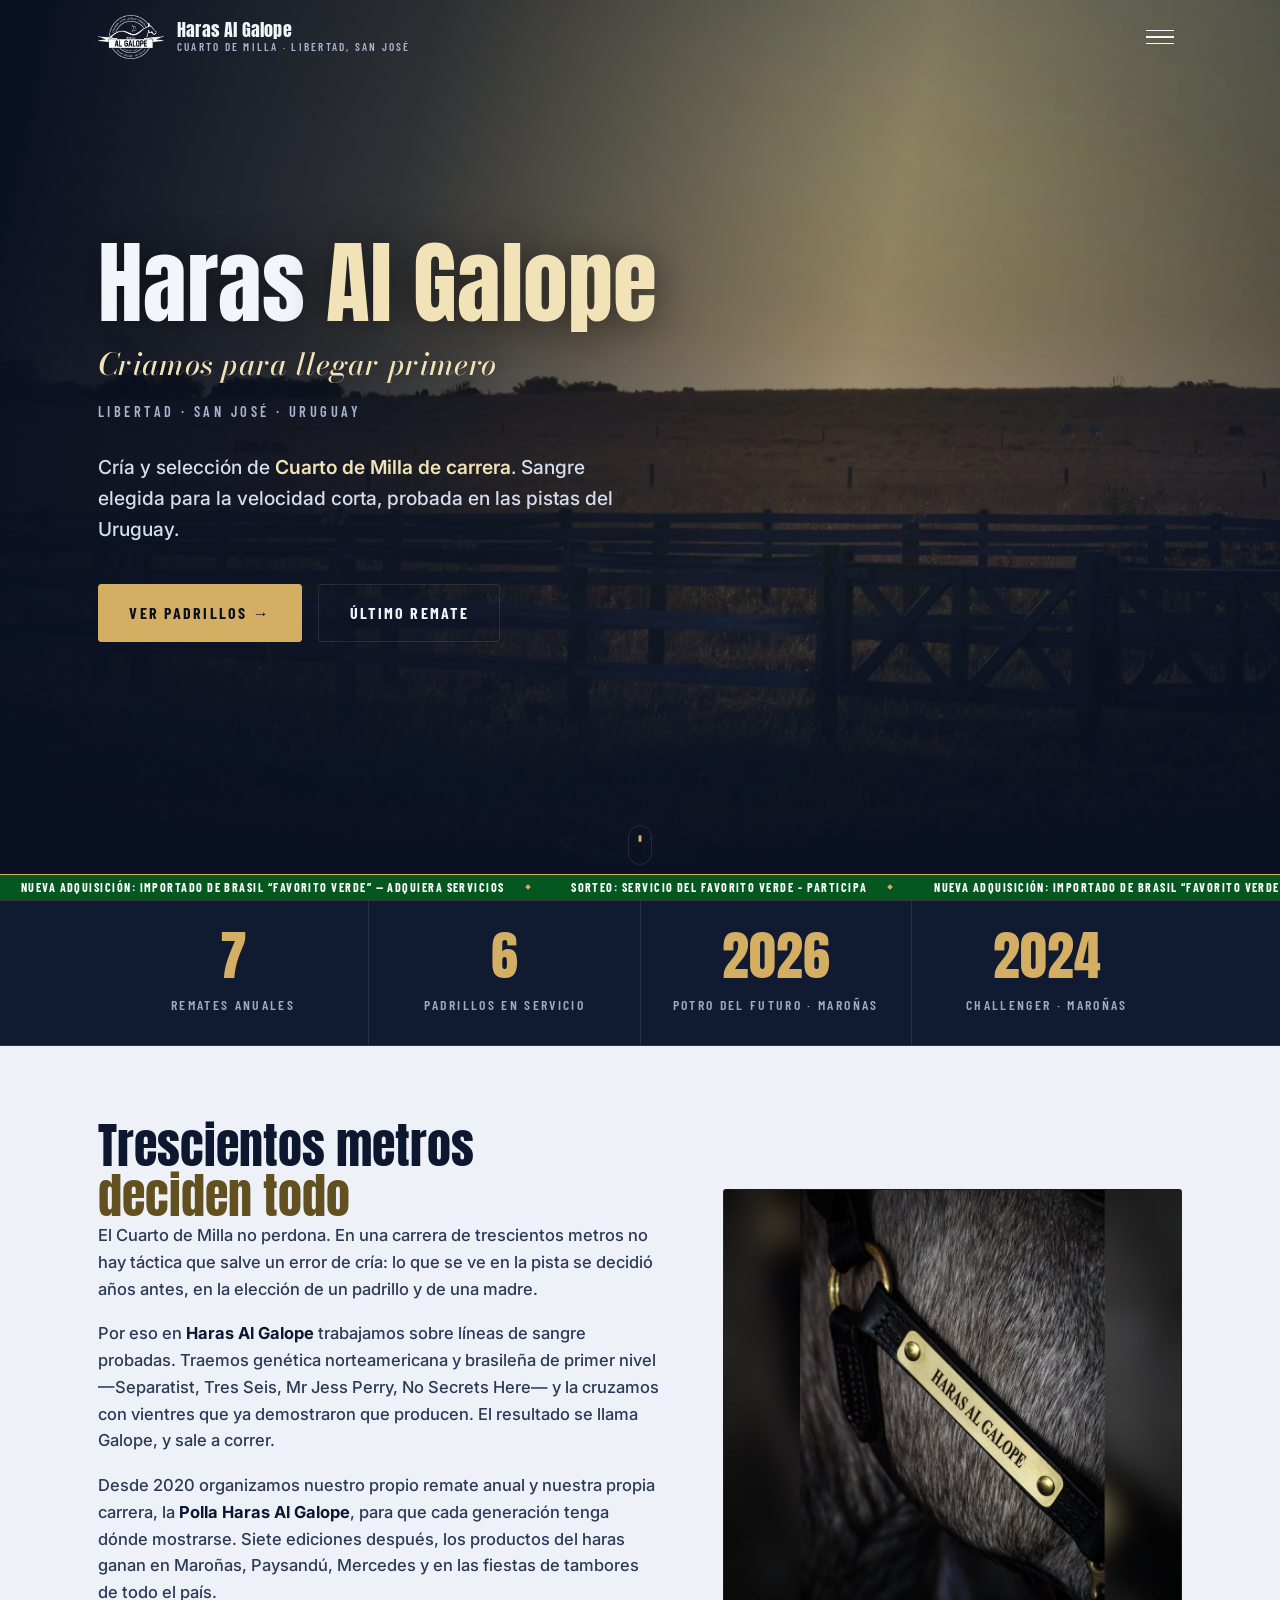
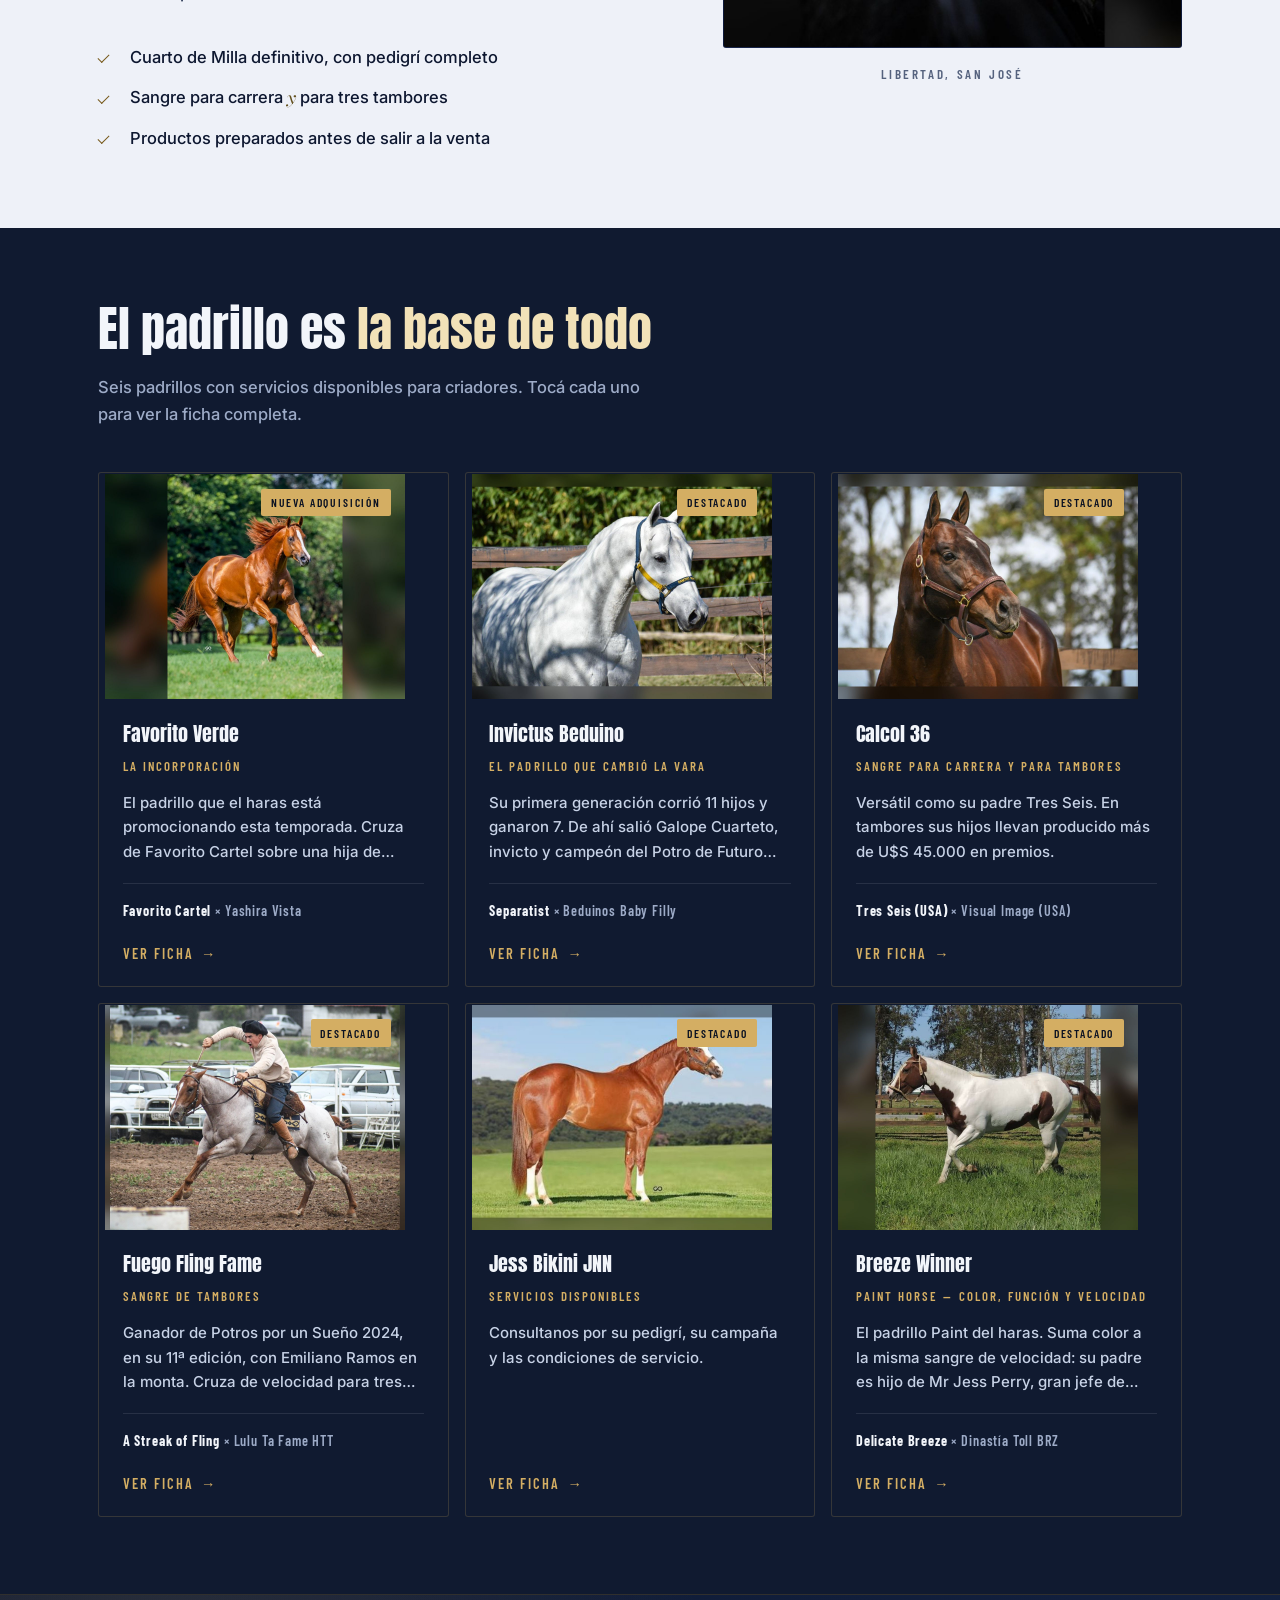
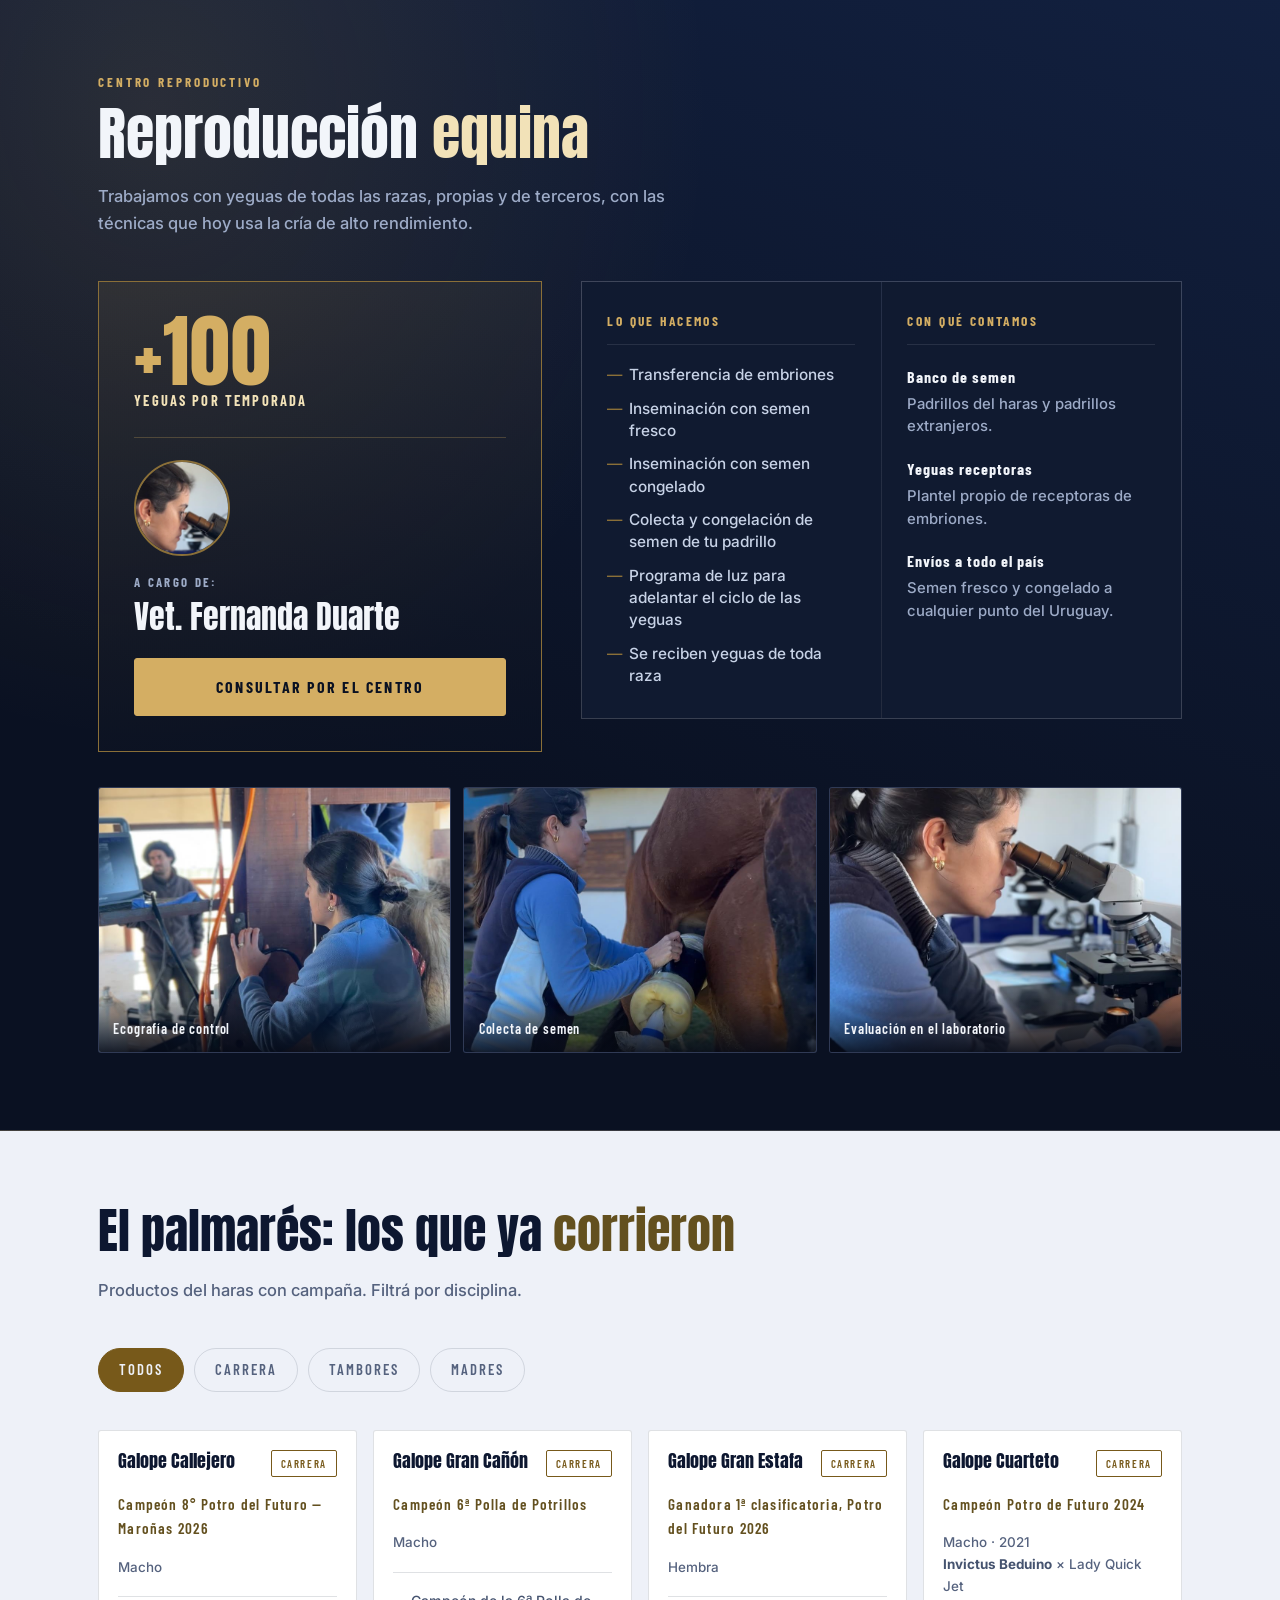
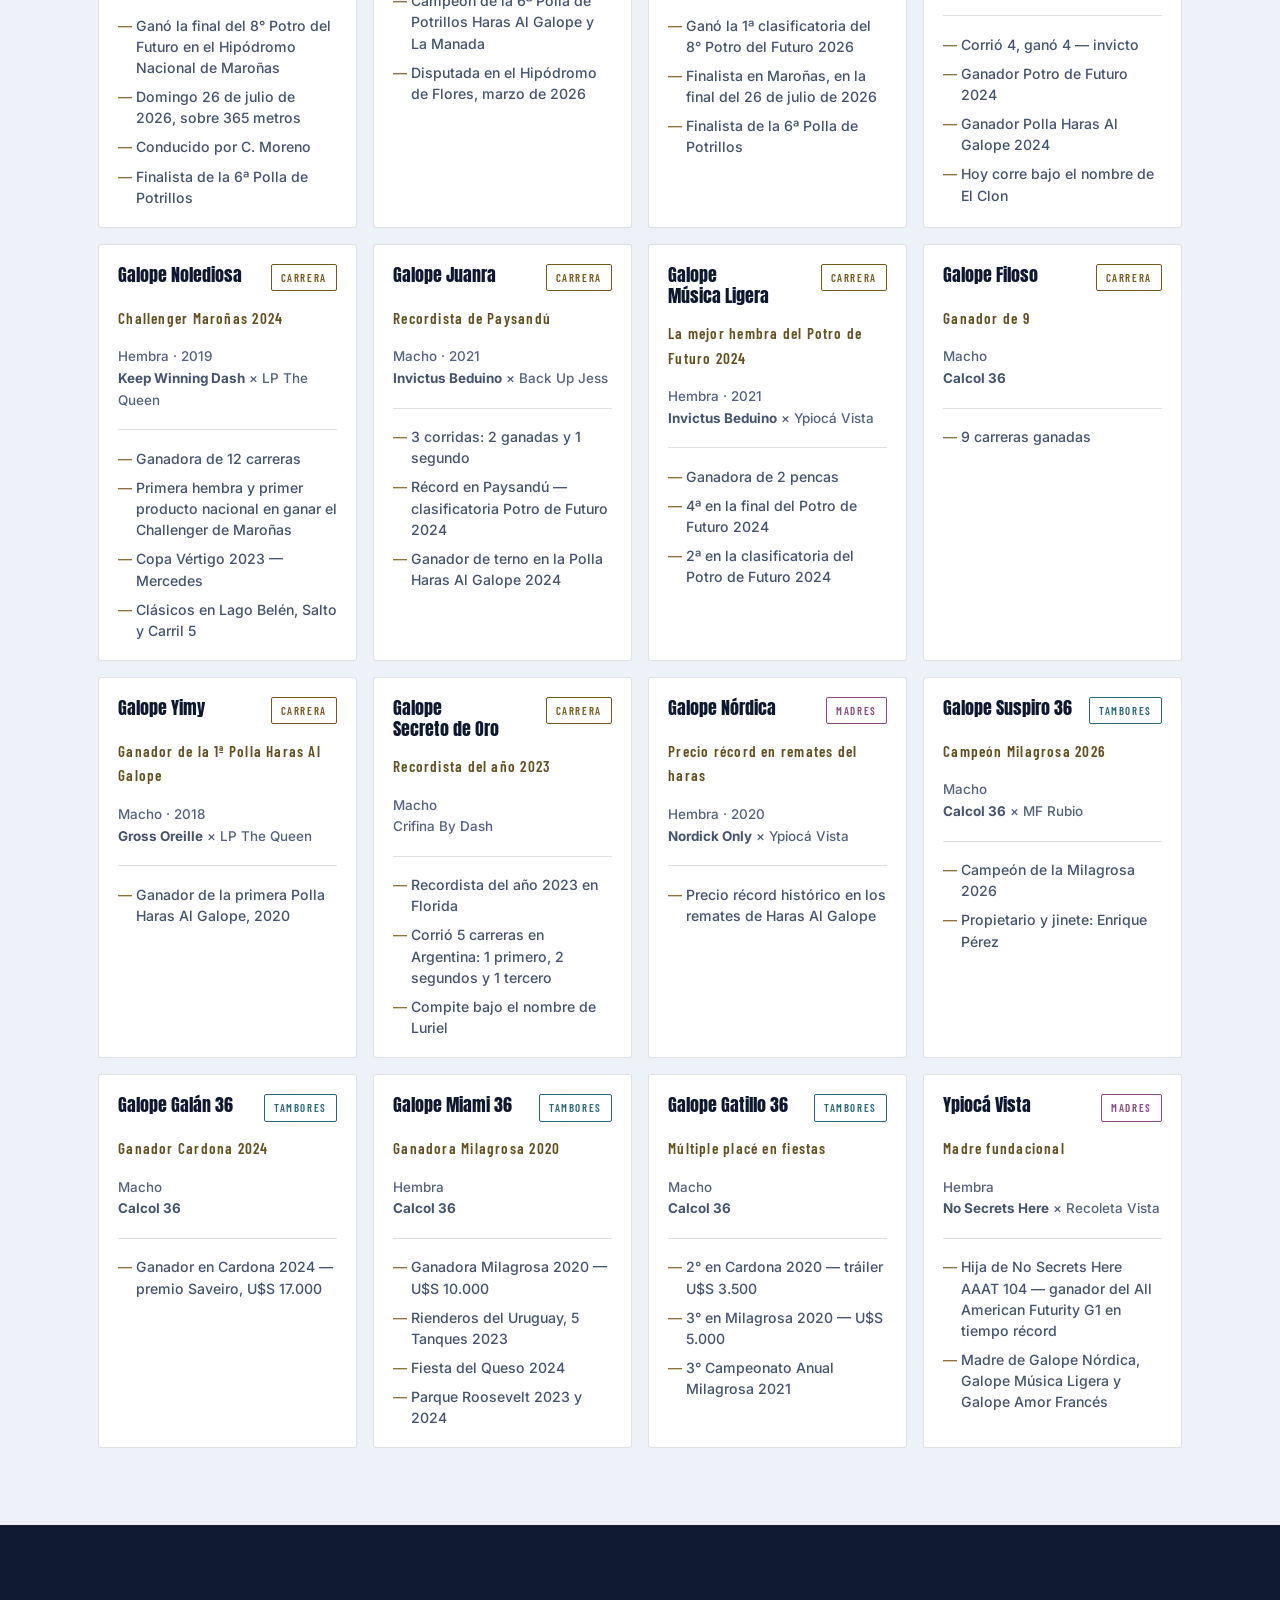
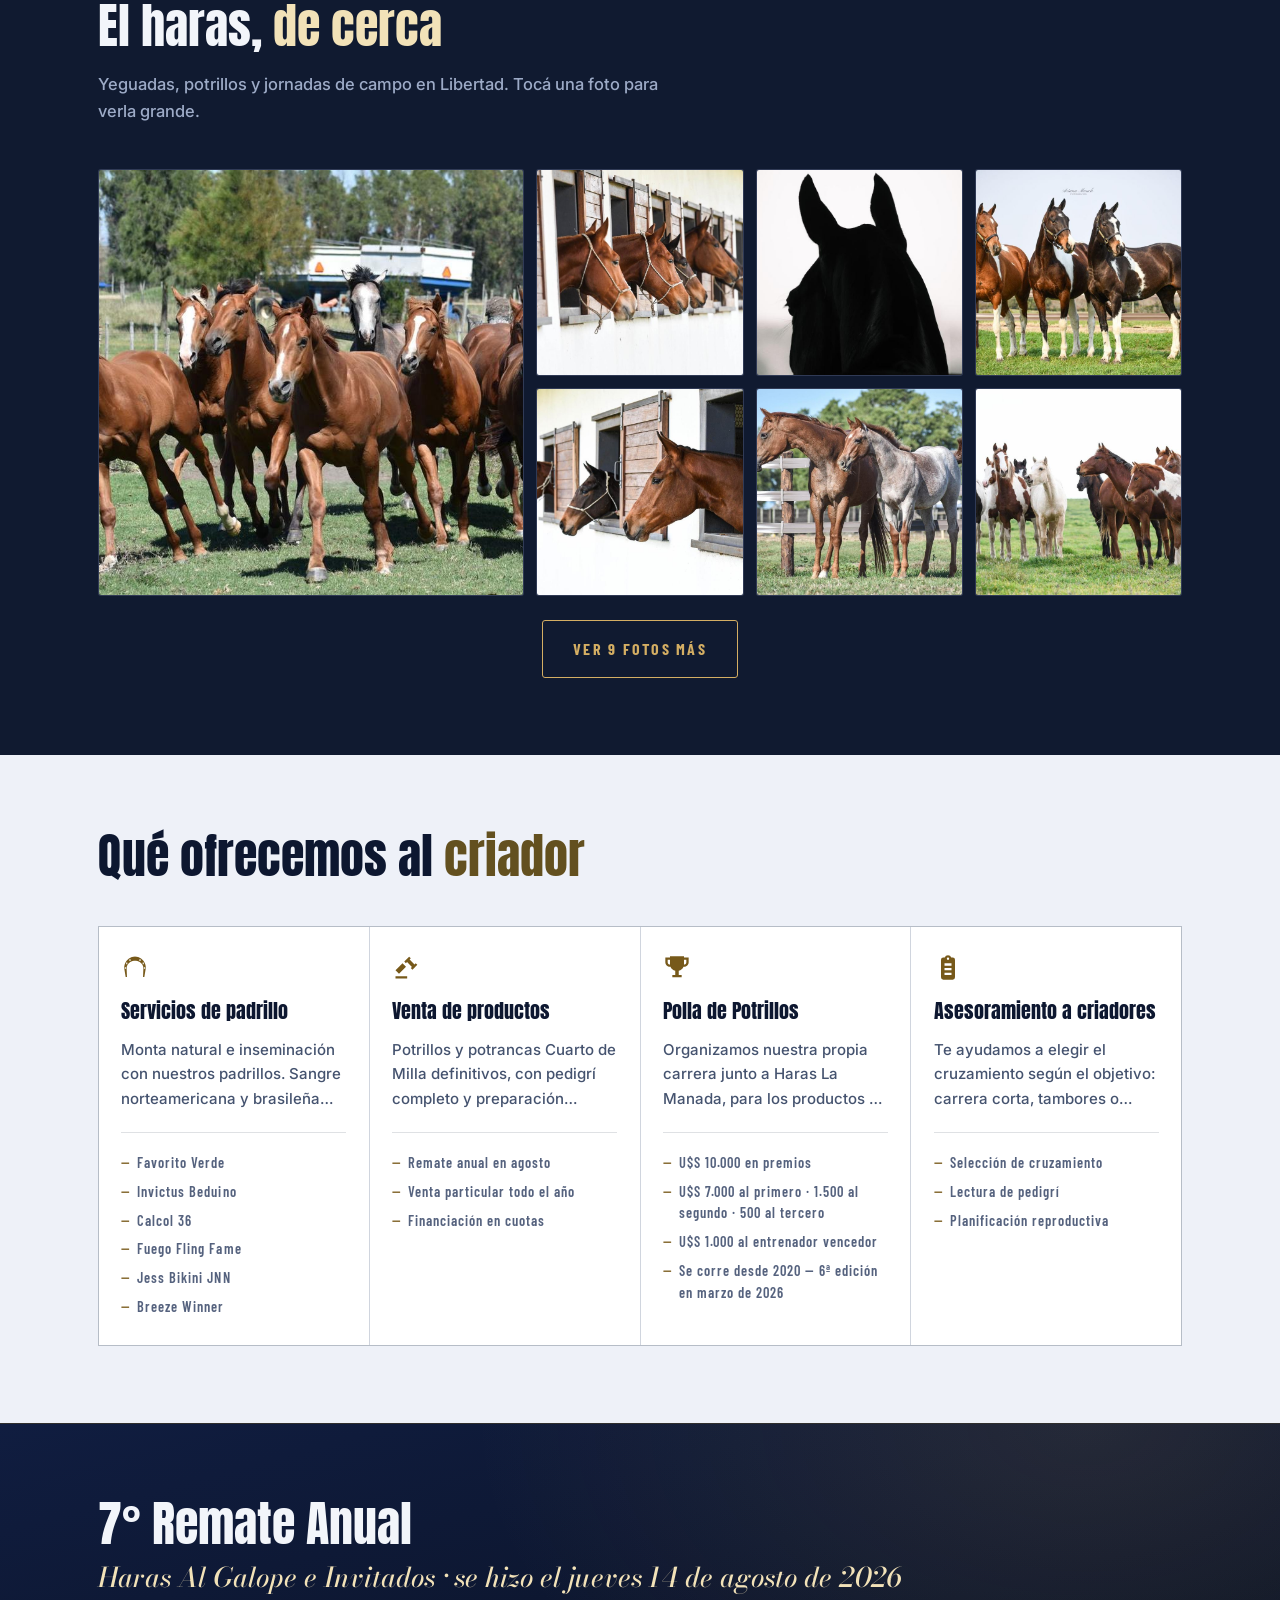
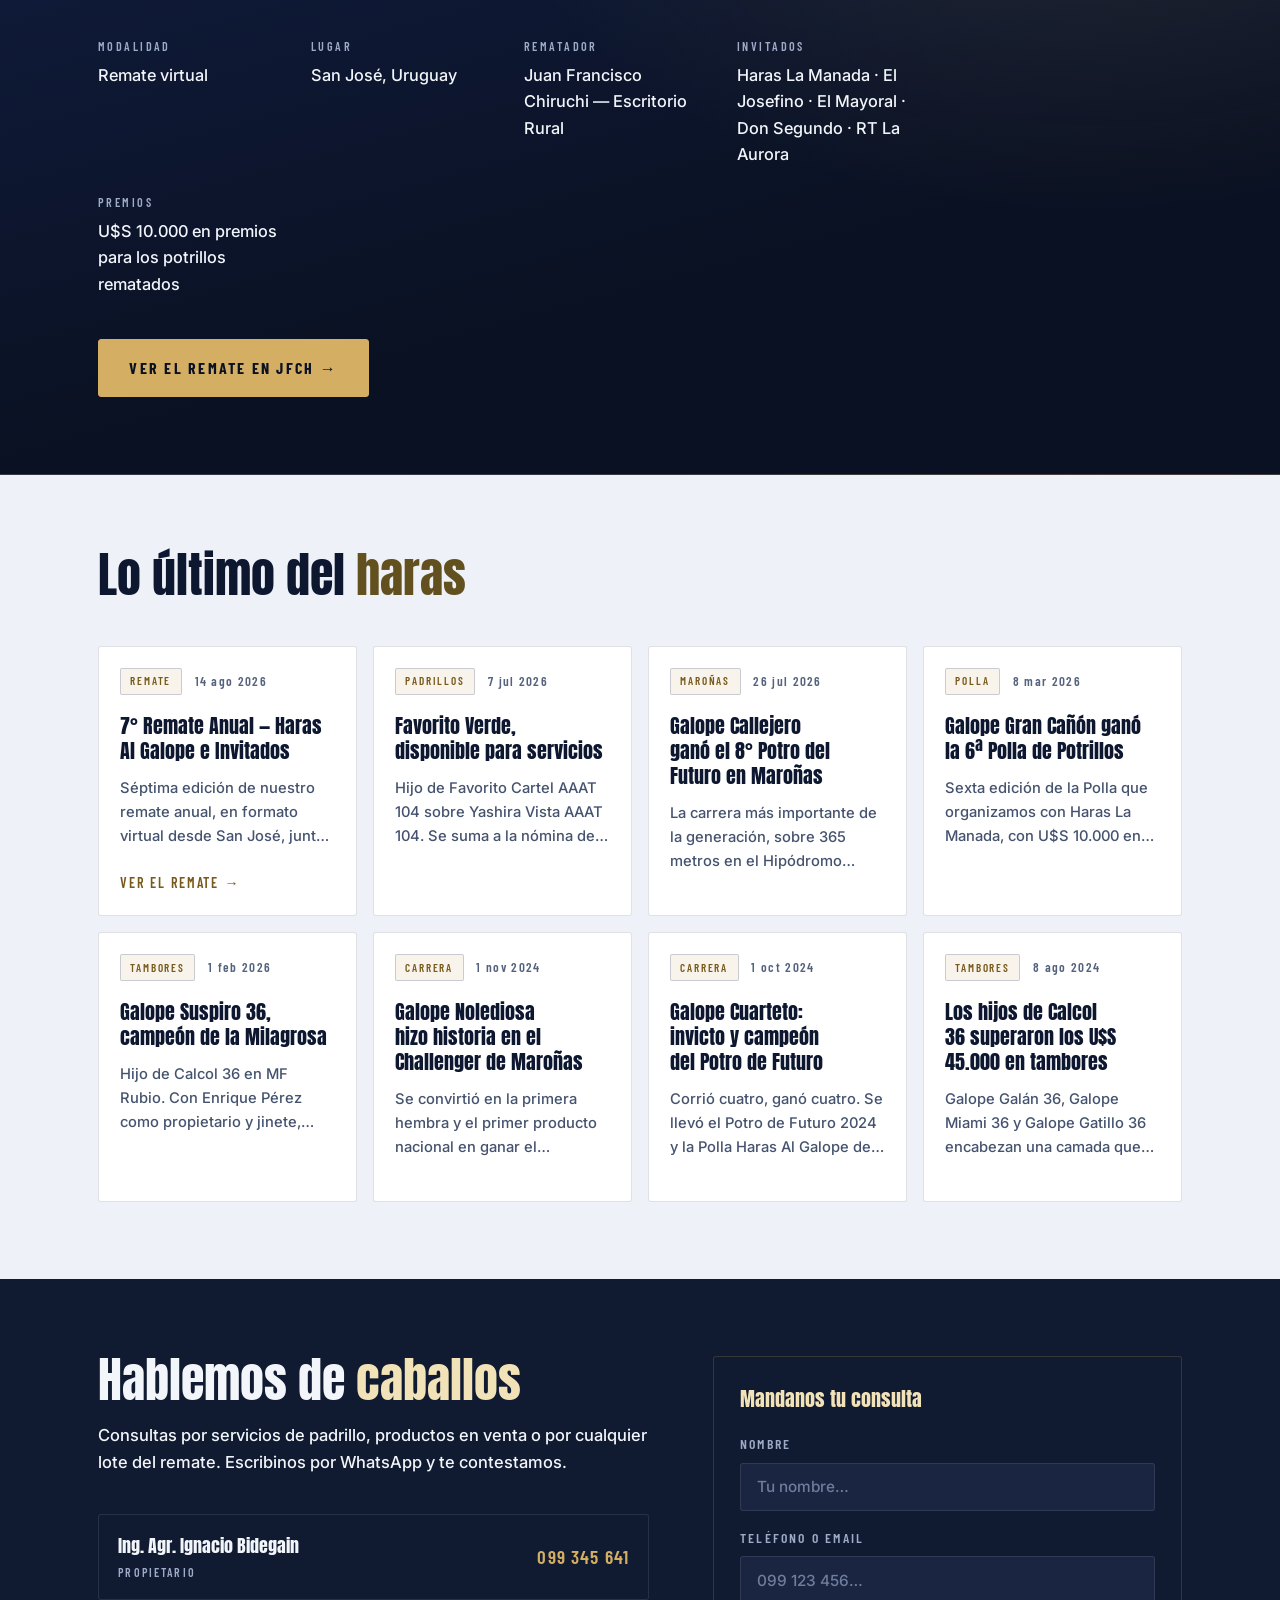
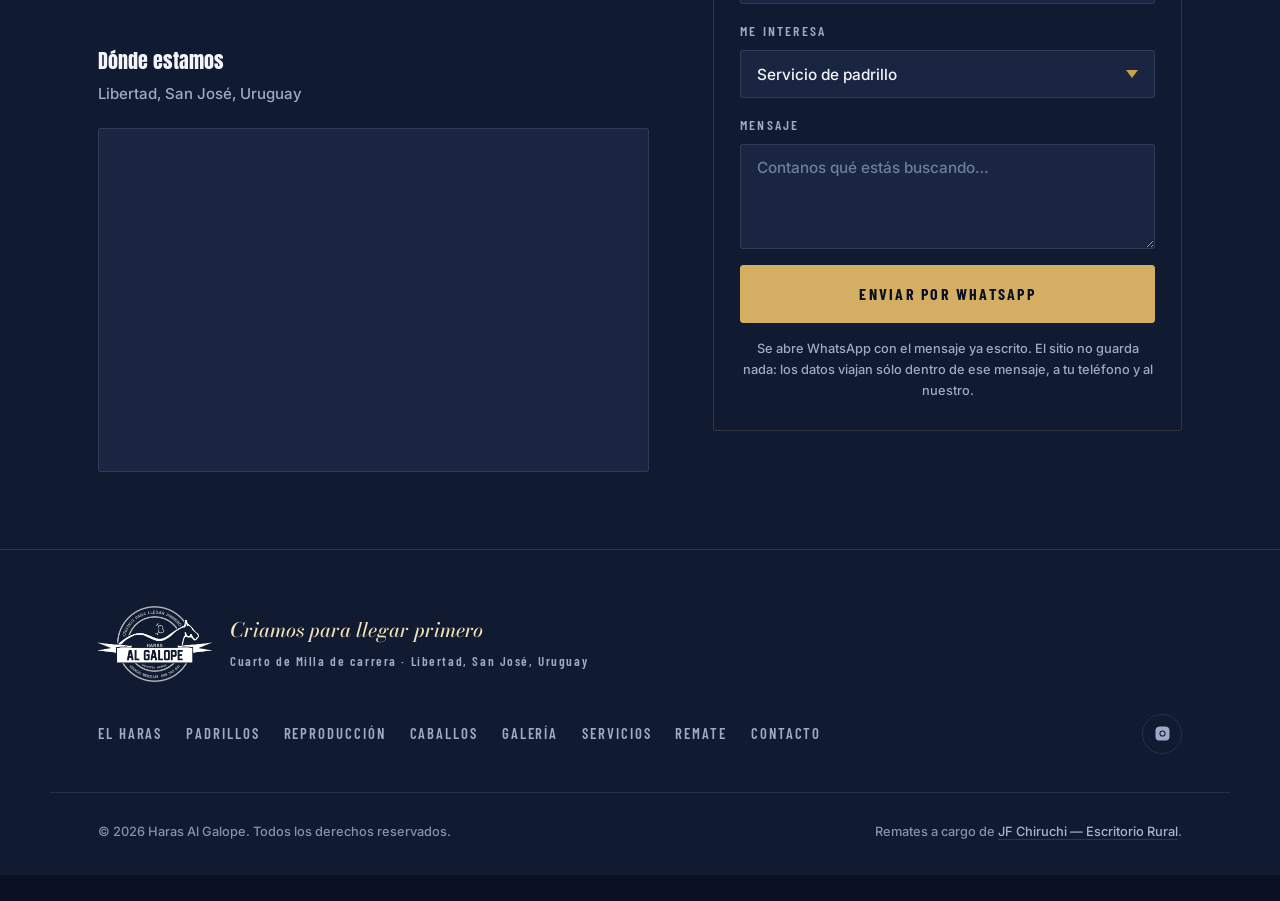
==== commit a5d03cbd: "Muestra el remate pasado como el último y saca datos sin respaldo - Un día después de la fecha, el r" ====
--- a/index.html
+++ b/index.html
@@ -12,7 +12,11 @@
 <meta property="og:title" content="Haras Al Galope — Cuarto de Milla de carrera">
 <meta property="og:description" content="Criamos para llegar primero. Cría y selección de Cuarto de Milla de carrera en Libertad, San José, Uruguay.">
 <meta property="og:locale" content="es_UY">
-<meta property="og:image" content="assets/img/og.jpg">
+<meta property="og:url" content="https://josepepe16.github.io/HARASALGALOPE/">
+<meta property="og:image" content="https://josepepe16.github.io/HARASALGALOPE/assets/img/og.jpg">
+<meta property="og:image:width" content="1200">
+<meta property="og:image:height" content="630">
+<meta name="twitter:card" content="summary_large_image">
 
 <!-- El logo sin fondo. Como es transparente, la tinta tiene que cambiar según
      dónde se apoye: el azul se pierde en una pestaña oscura y el blanco en una
@@ -105,8 +109,10 @@
     </p>
 
     <div class="hero__cta reveal">
-      <a class="btn btn--gold" href="#remate">7° Remate Anual →</a>
-      <a class="btn btn--ghost" href="#padrillos">Ver padrillos</a>
+      <!-- Con el remate ya hecho, main.js da vuelta los dos botones:
+           los padrillos pasan adelante y el remate queda como "Último remate". -->
+      <a class="btn btn--gold" id="heroRemate" href="#remate">7° Remate Anual →</a>
+      <a class="btn btn--ghost" id="heroPadrillos" href="#padrillos">Ver padrillos</a>
     </div>
 
     <!-- Cuenta regresiva al remate -->
@@ -317,11 +323,12 @@
 
         <div class="auction__cta">
           <a class="btn btn--gold" id="aucLink" href="#" target="_blank" rel="noopener">Ver el remate en JFCH →</a>
-          <a class="btn btn--ghost" href="#contacto">Consultar por un lote</a>
-        </div>
-      </div>
-
-      <aside class="auction__side">
+          <a class="btn btn--ghost" id="aucConsulta" href="#contacto">Consultar por un lote</a>
+        </div>
+      </div>
+
+      <!-- Con el remate ya hecho se oculta: las condiciones eran de esa venta -->
+      <aside class="auction__side" id="aucSide">
         <h3>Condiciones de venta</h3>
         <ol class="auction__terms" id="aucTerms"><!-- render: main.js --></ol>
         <p class="auction__note">
--- a/assets/css/style.css
+++ b/assets/css/style.css
@@ -695,7 +695,10 @@
 .auction__side h3{ margin:0 0 1.4rem; color:var(--gold-2) }
 .auction__terms{ margin:0 0 1.6rem; padding-left:1.2rem; display:grid; gap:.75rem }
 .auction__terms li{ font-size:.9rem; color:var(--body); padding-left:.3rem }
-.auction__terms li::marker{ color:var(--gold); font-family:var(--cond) font-weight:600; }
+.auction__terms li::marker{ color:var(--gold); font-family:var(--cond); font-weight:600; }
+/* Remate ya hecho: sin la columna de condiciones, el bloque va a lo ancho */
+.auction--hecho{ grid-template-columns:1fr }
+.auction--hecho .auction__facts{ max-width:820px }
 .auction__note{
   font-size:.83rem; color:var(--muted); margin:0;
   padding-top:1.3rem; border-top:1px solid var(--line-2);
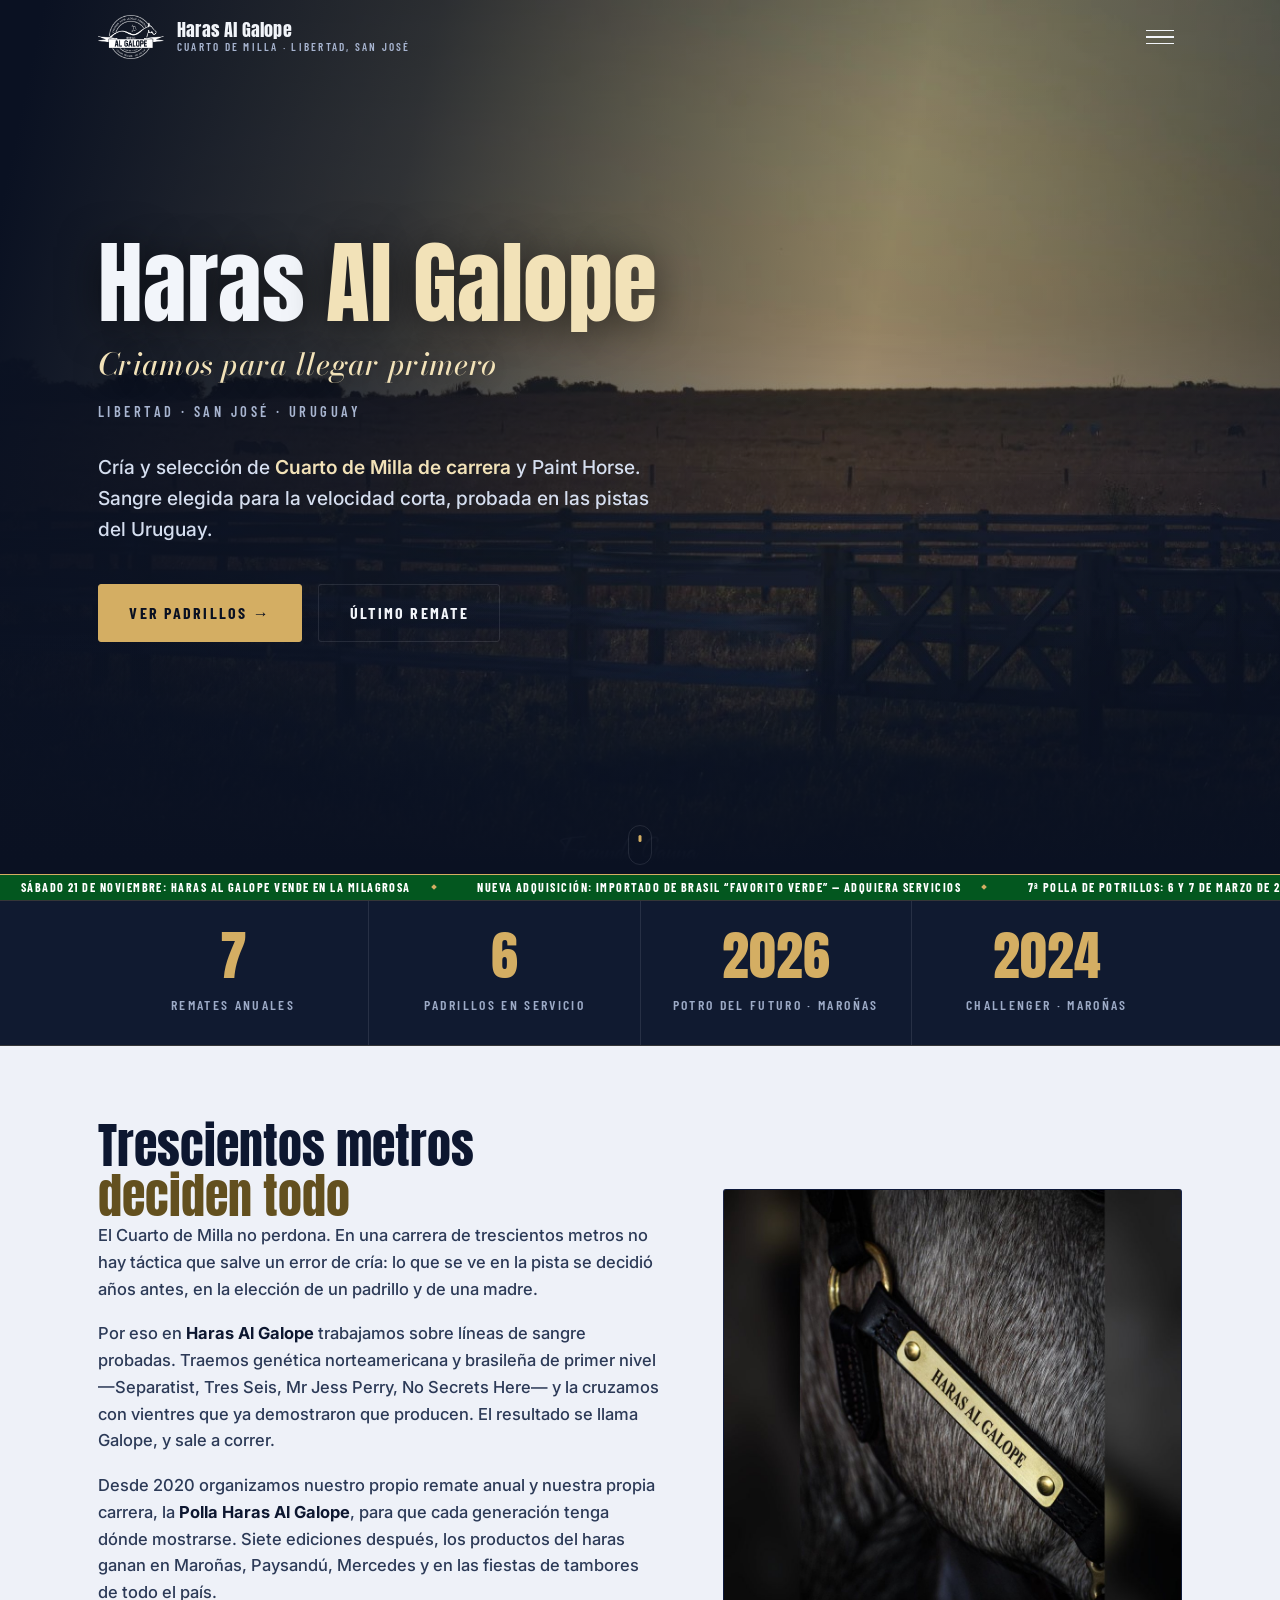
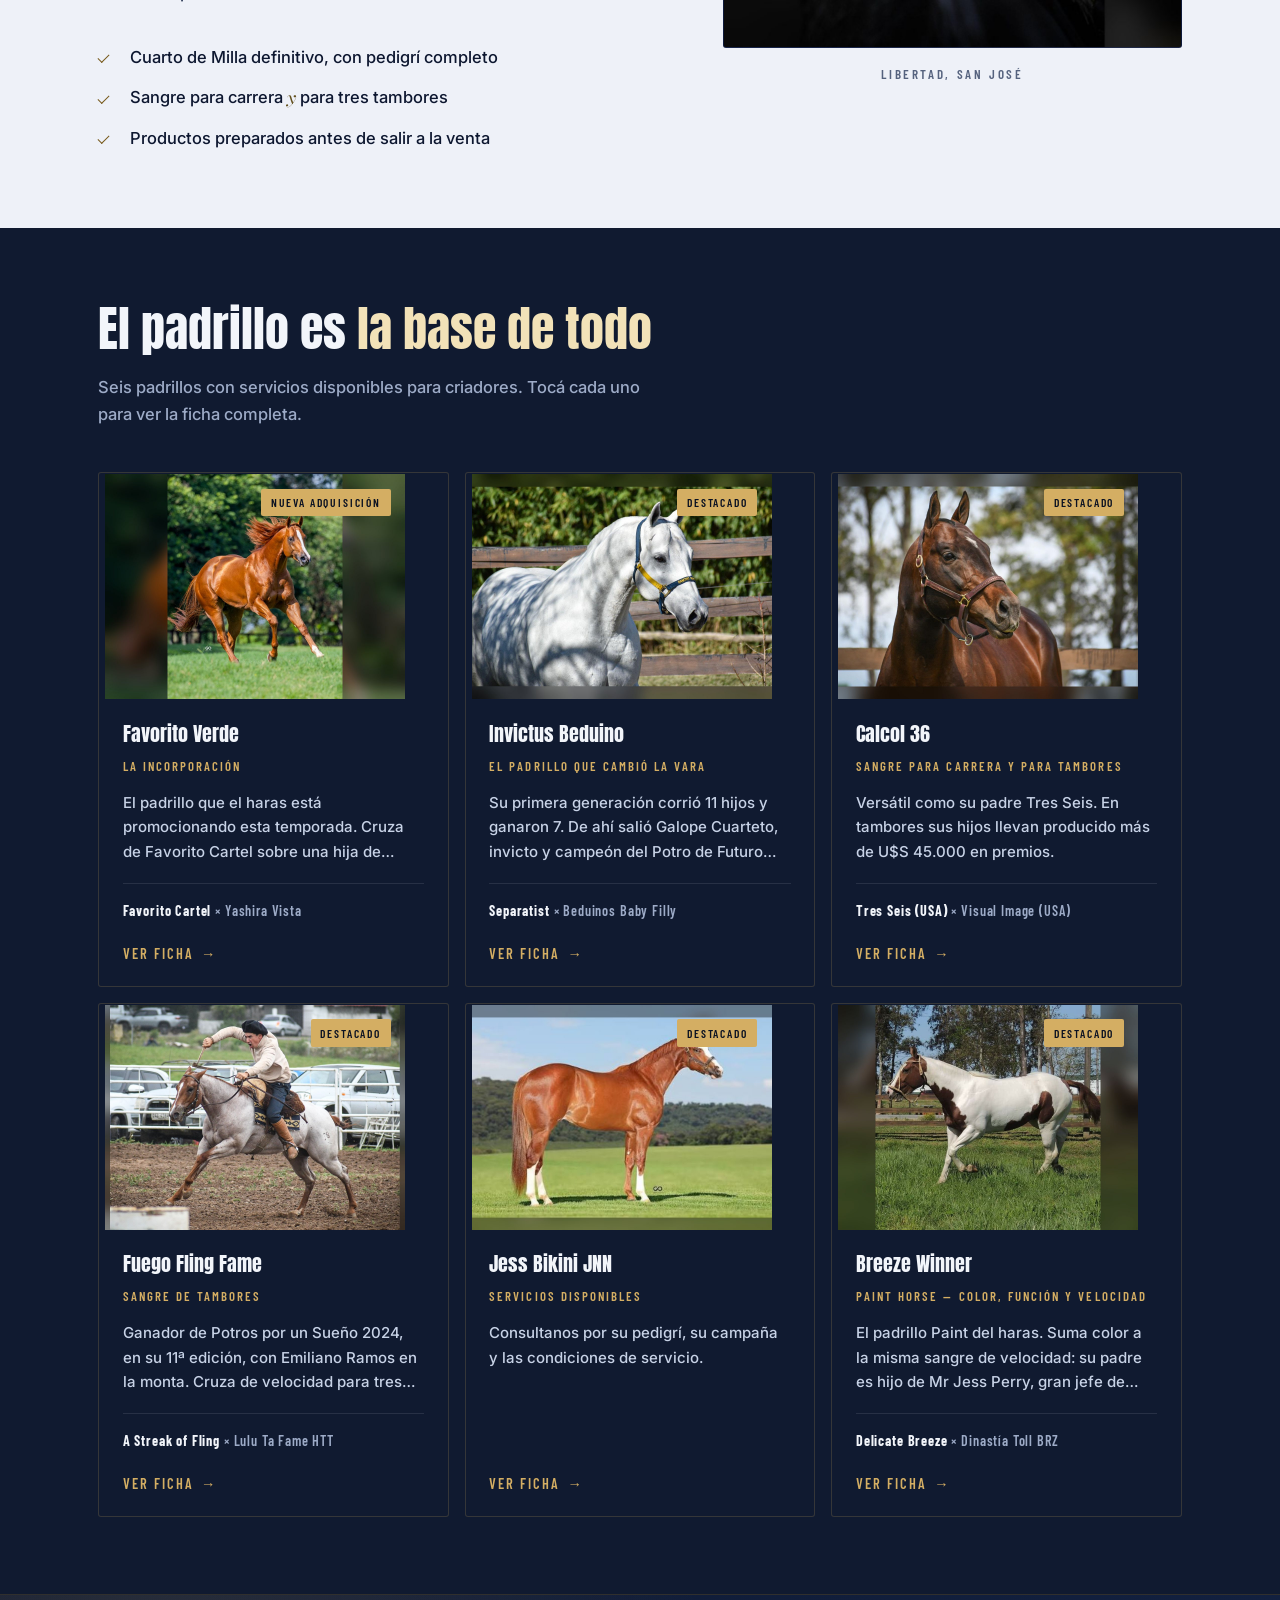
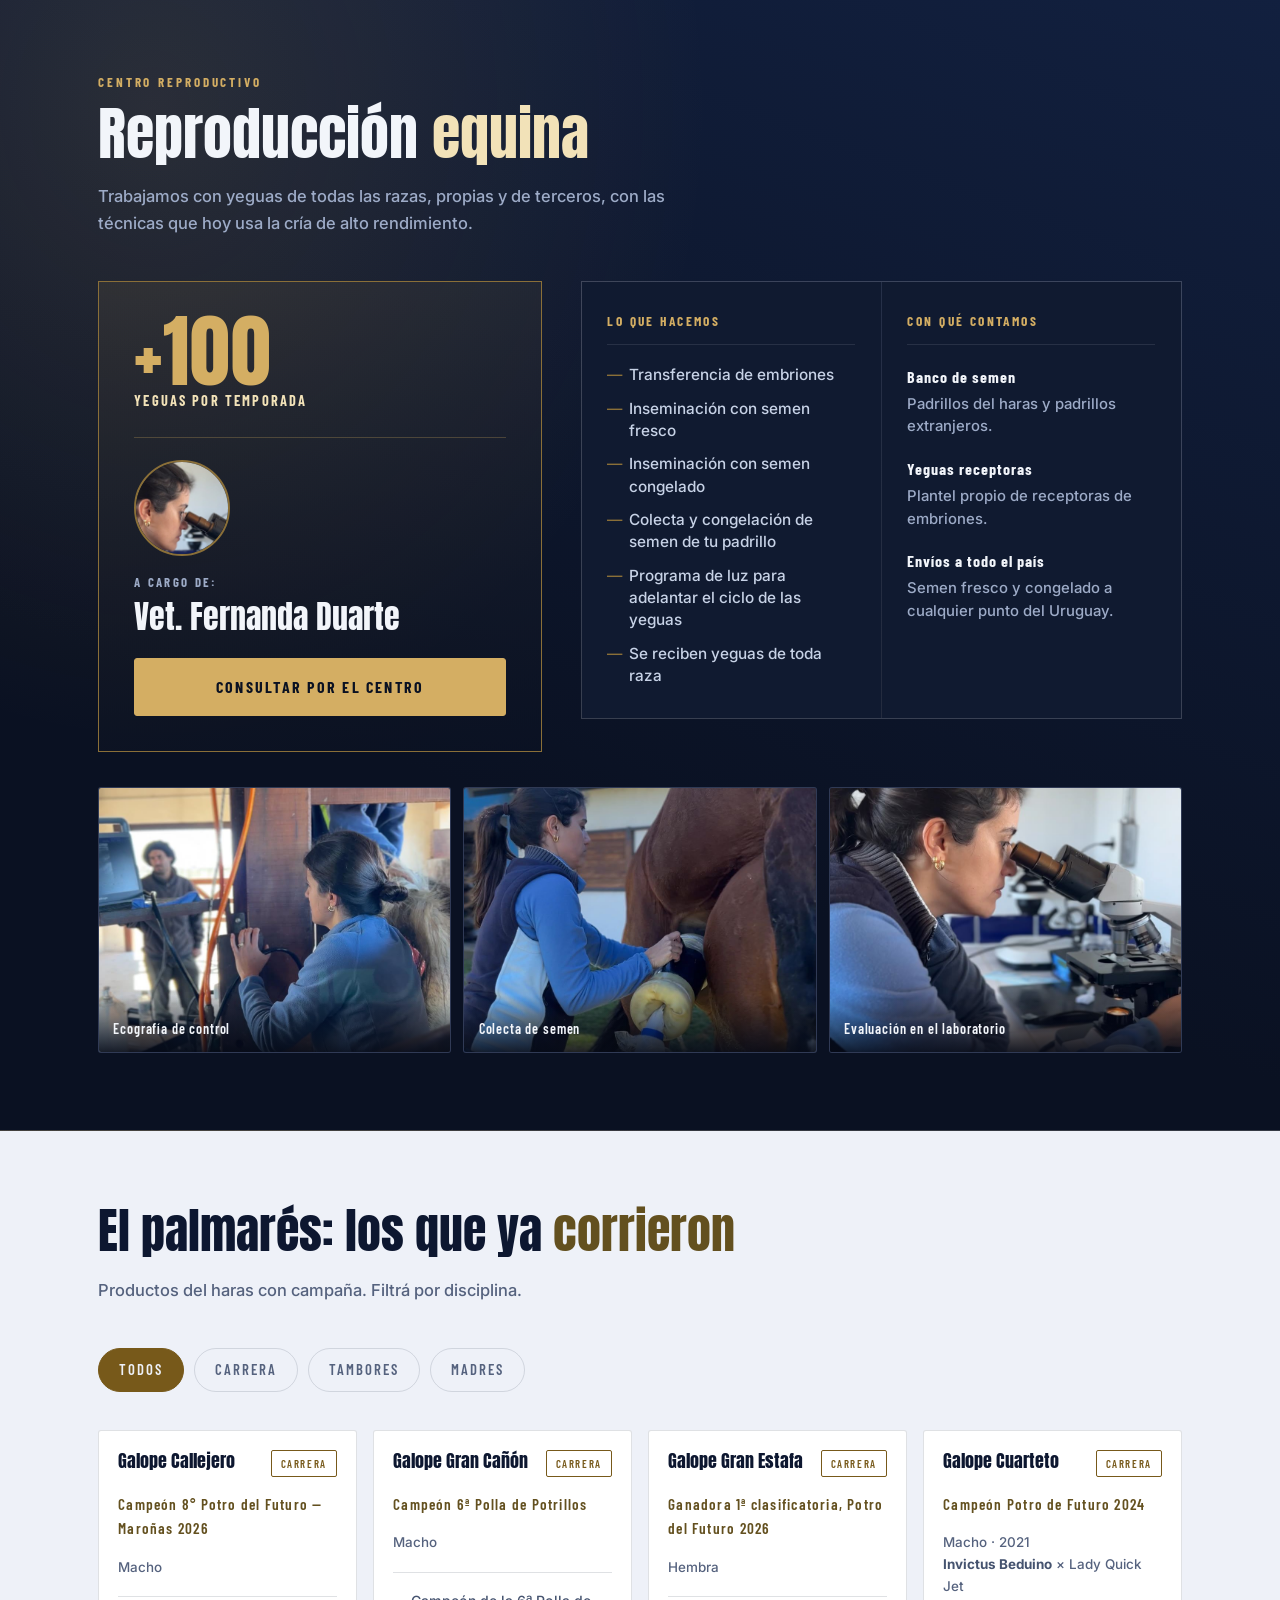
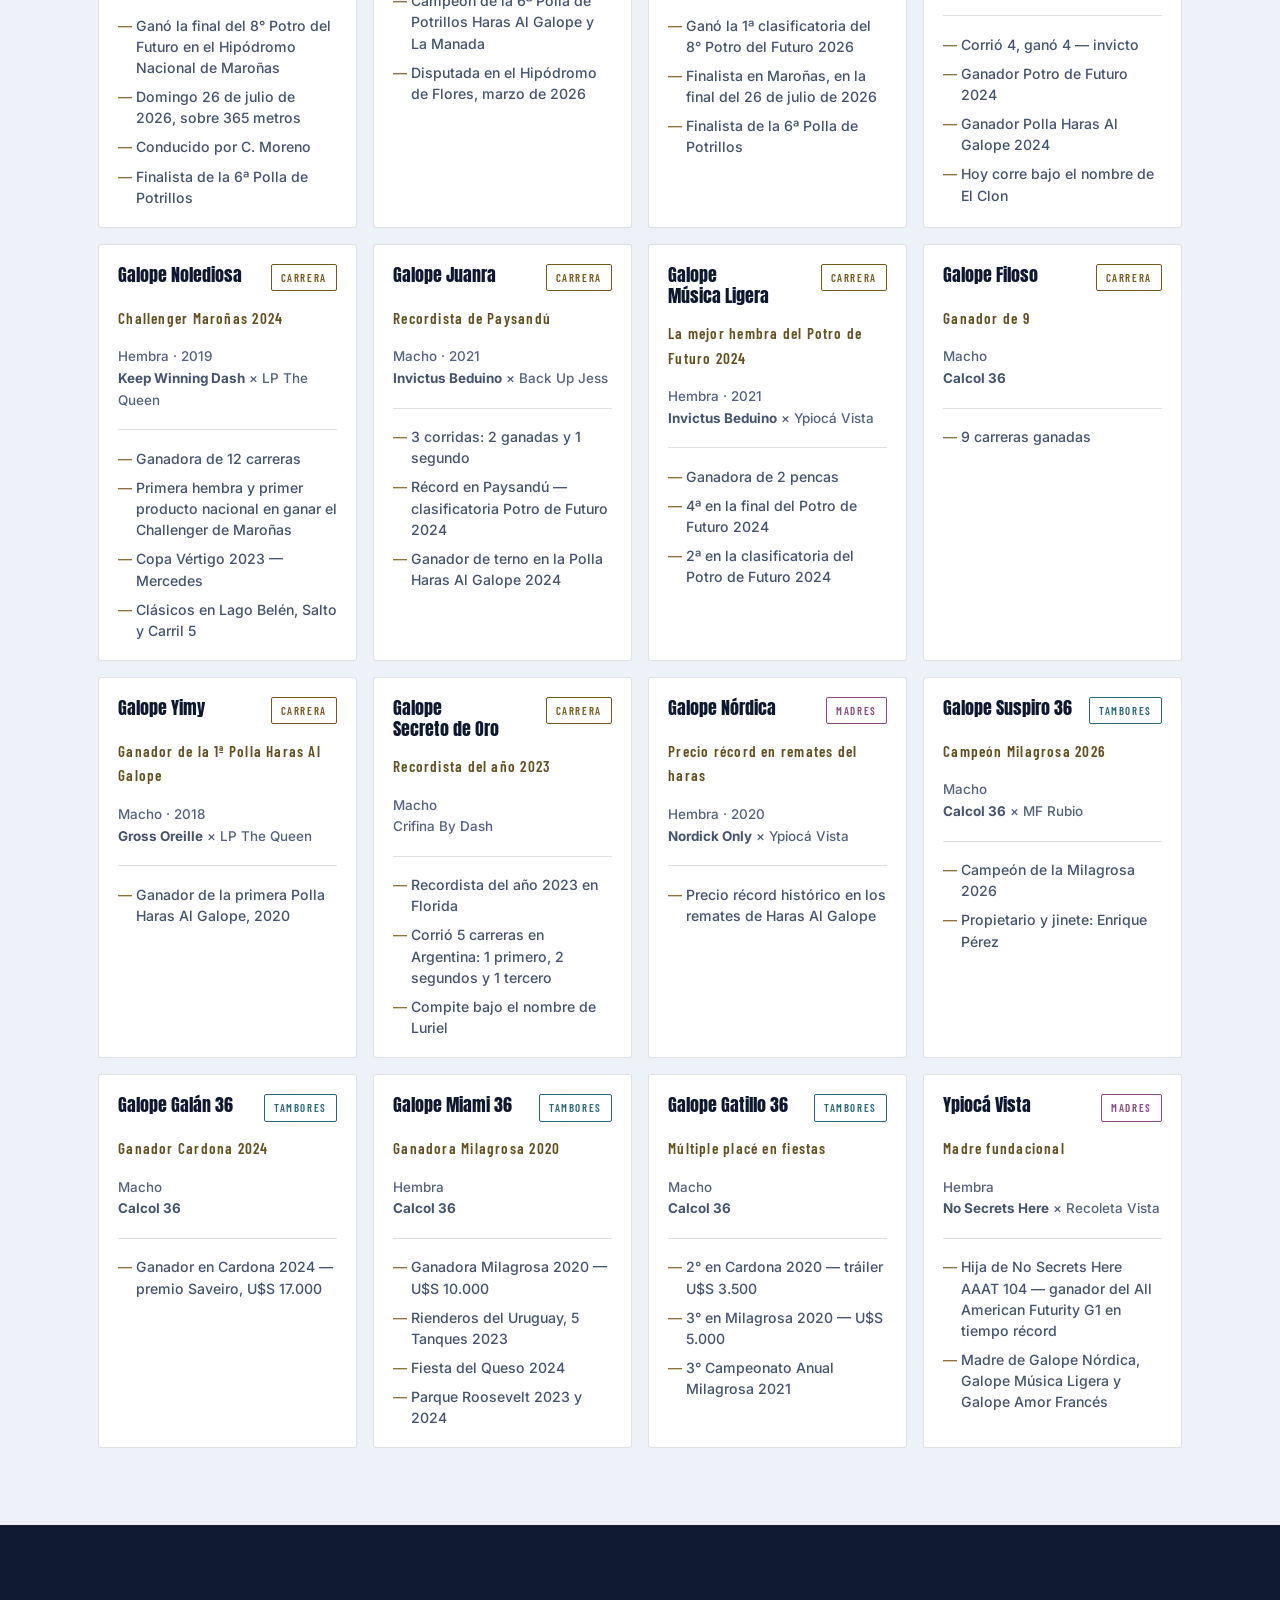
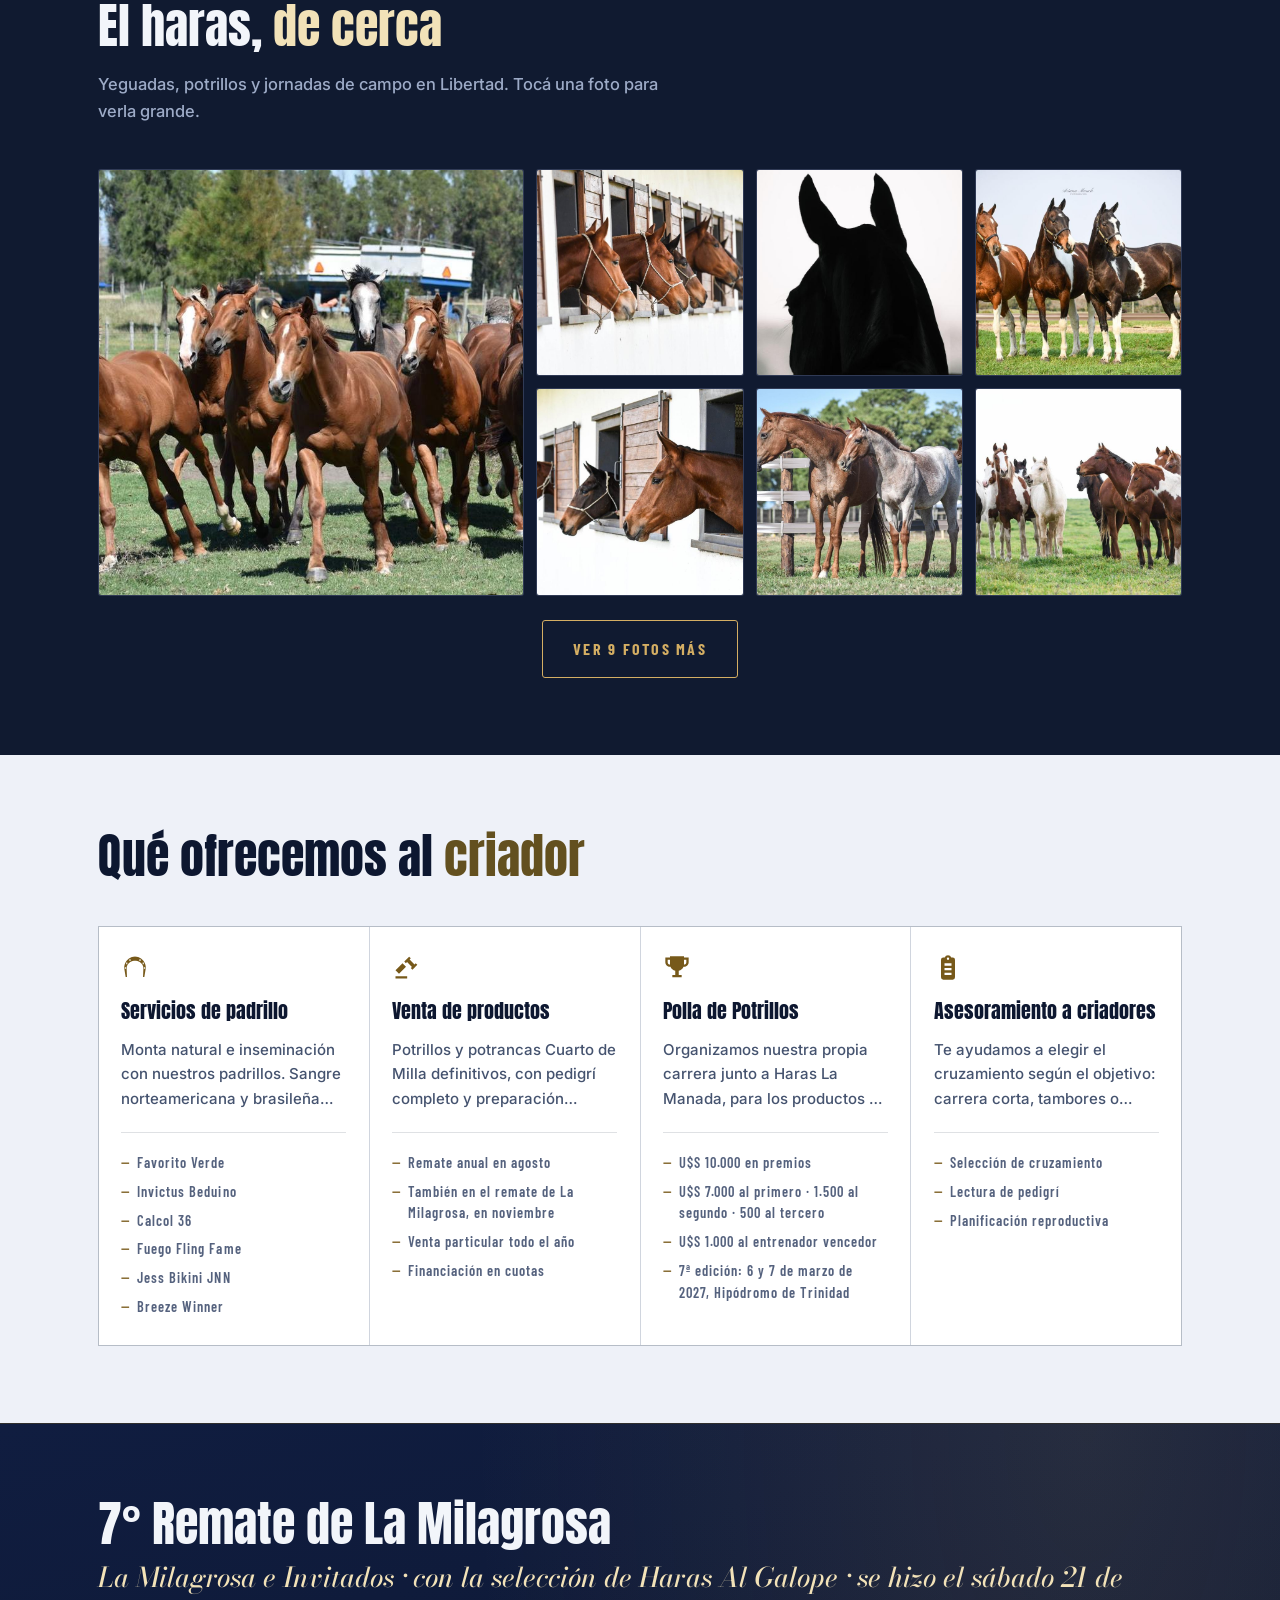
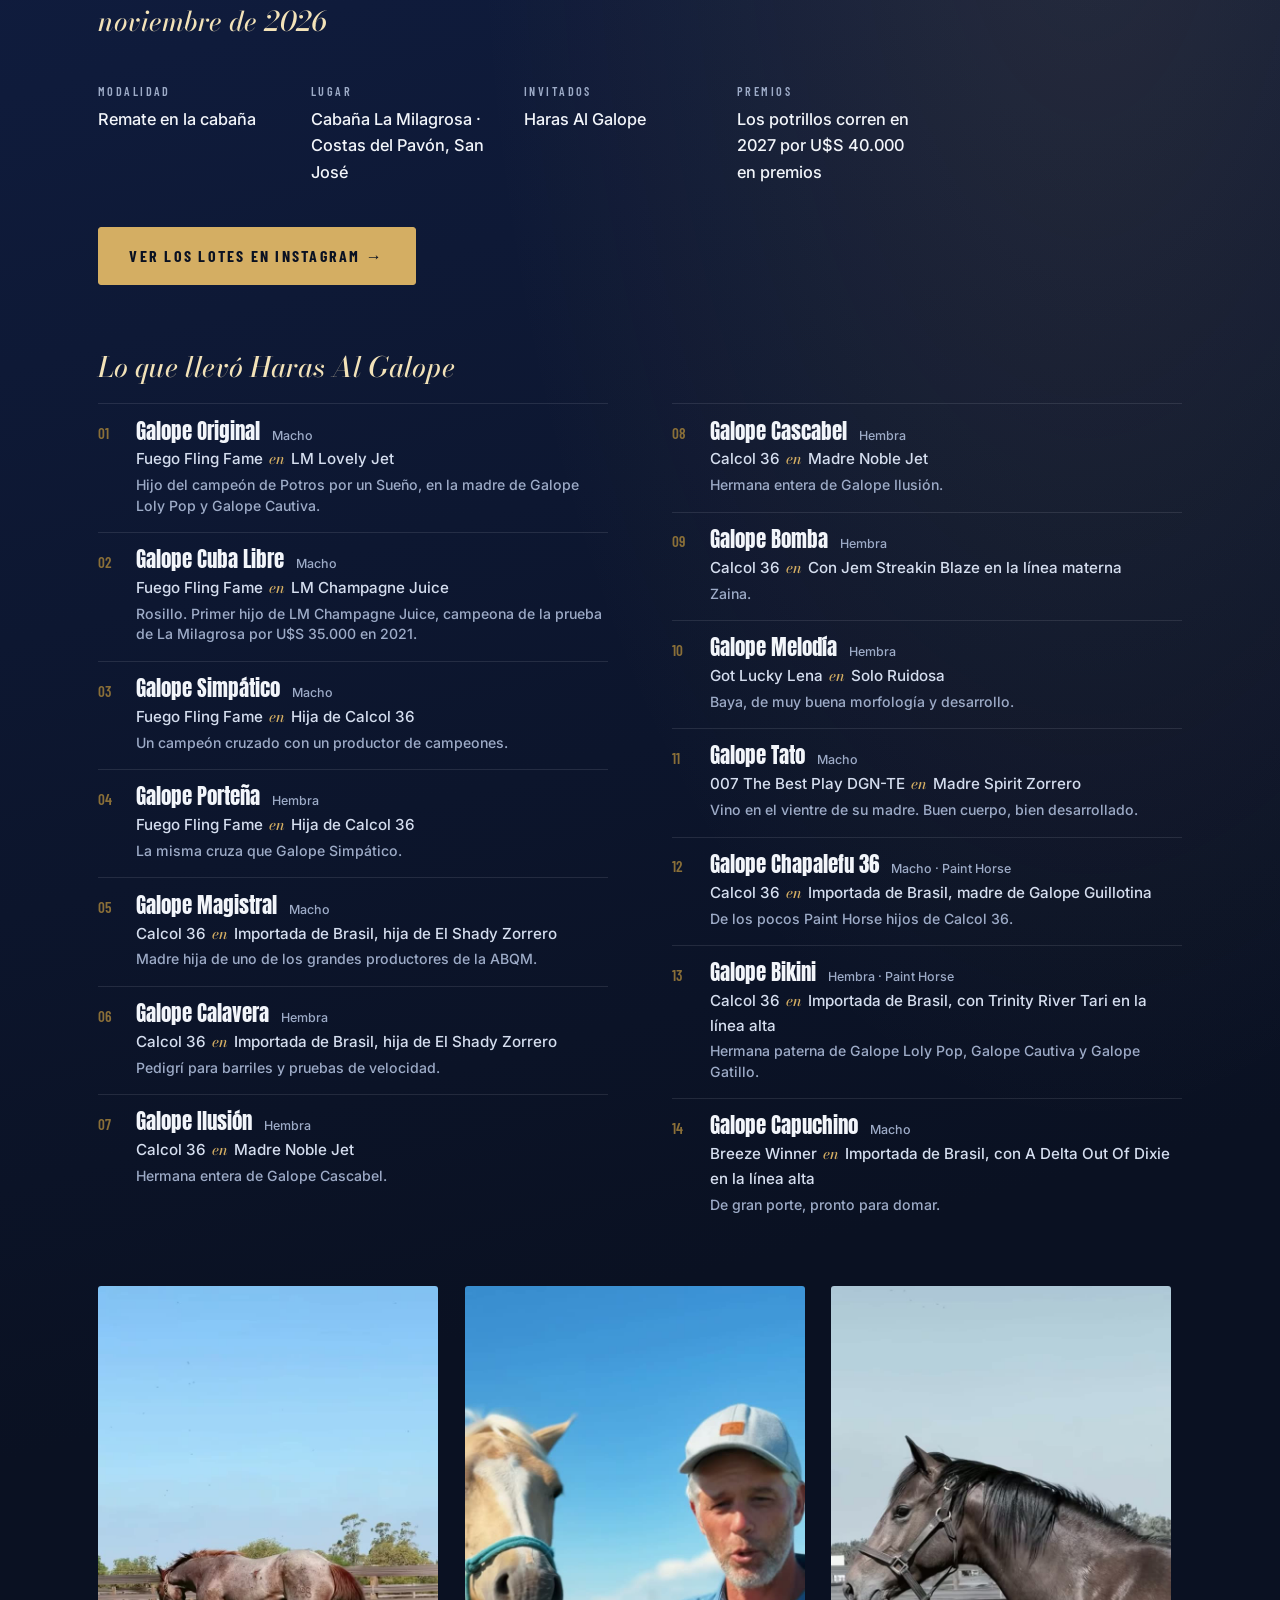
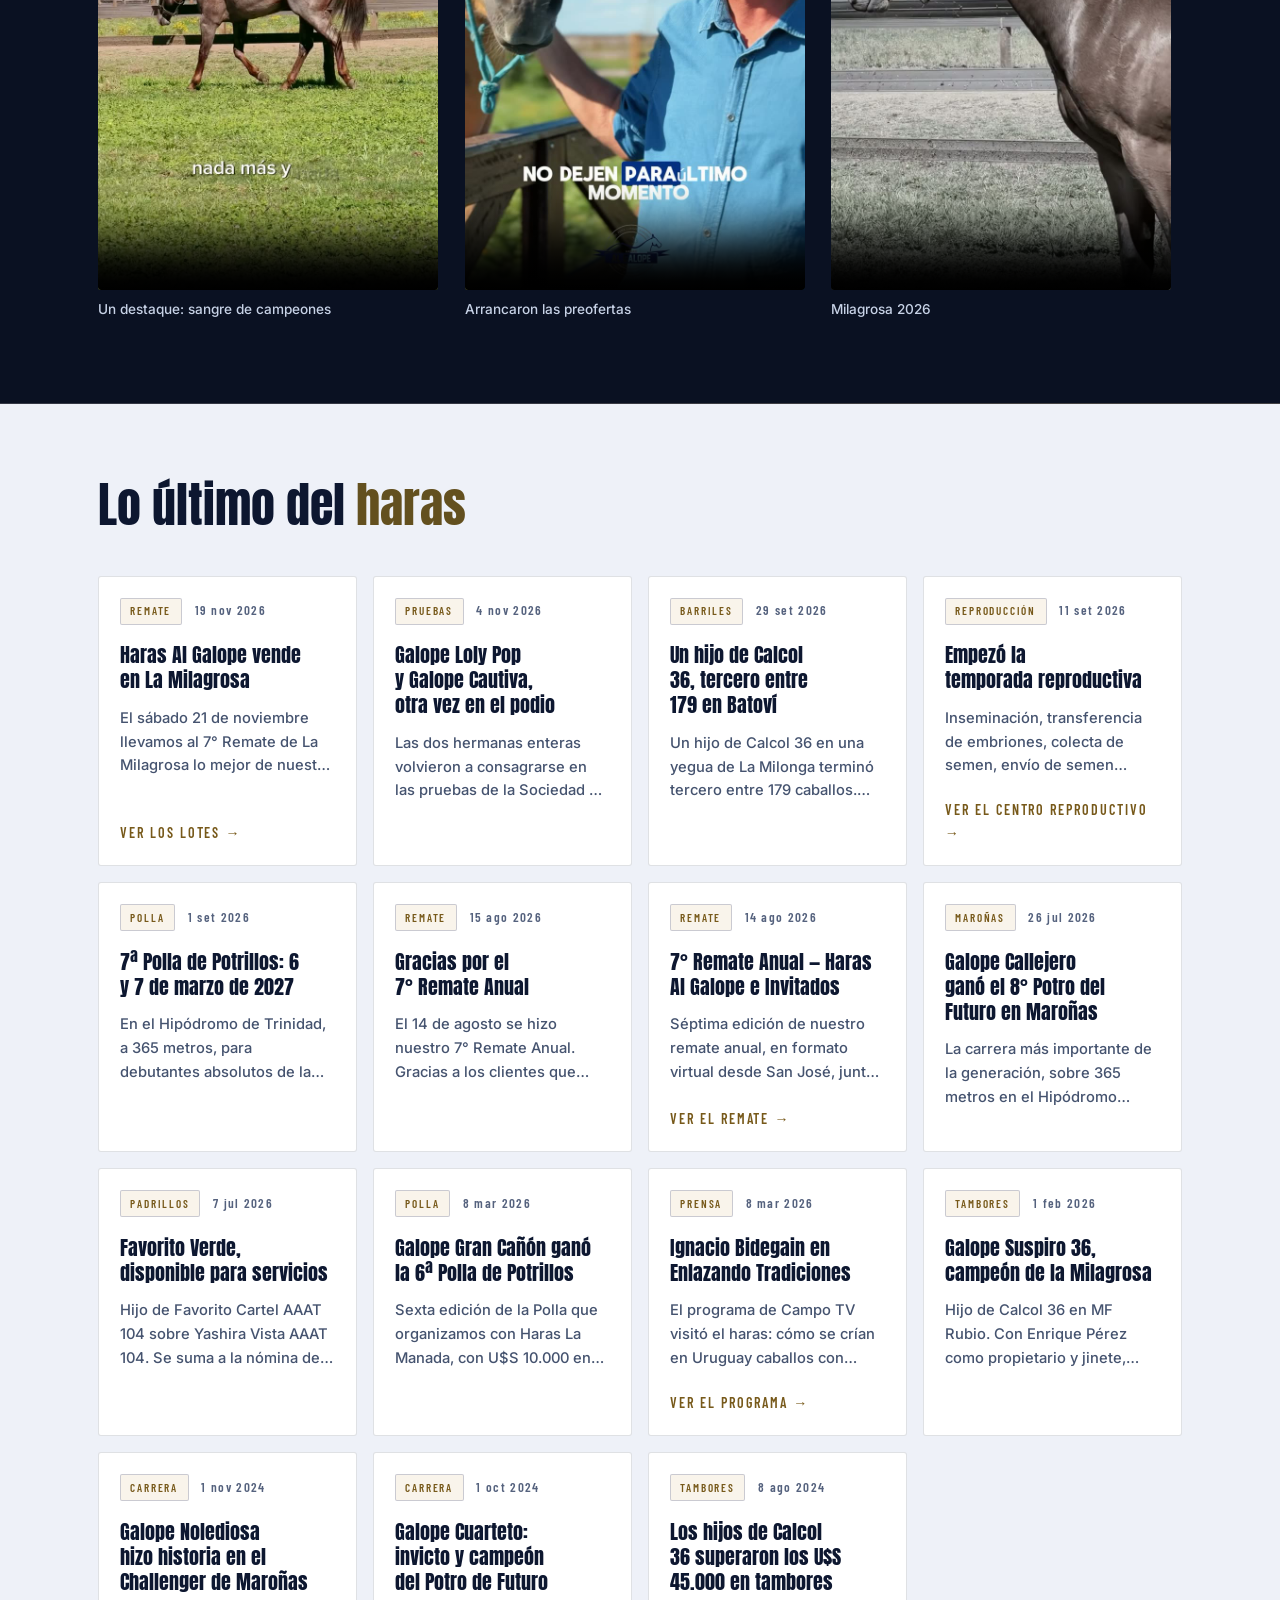
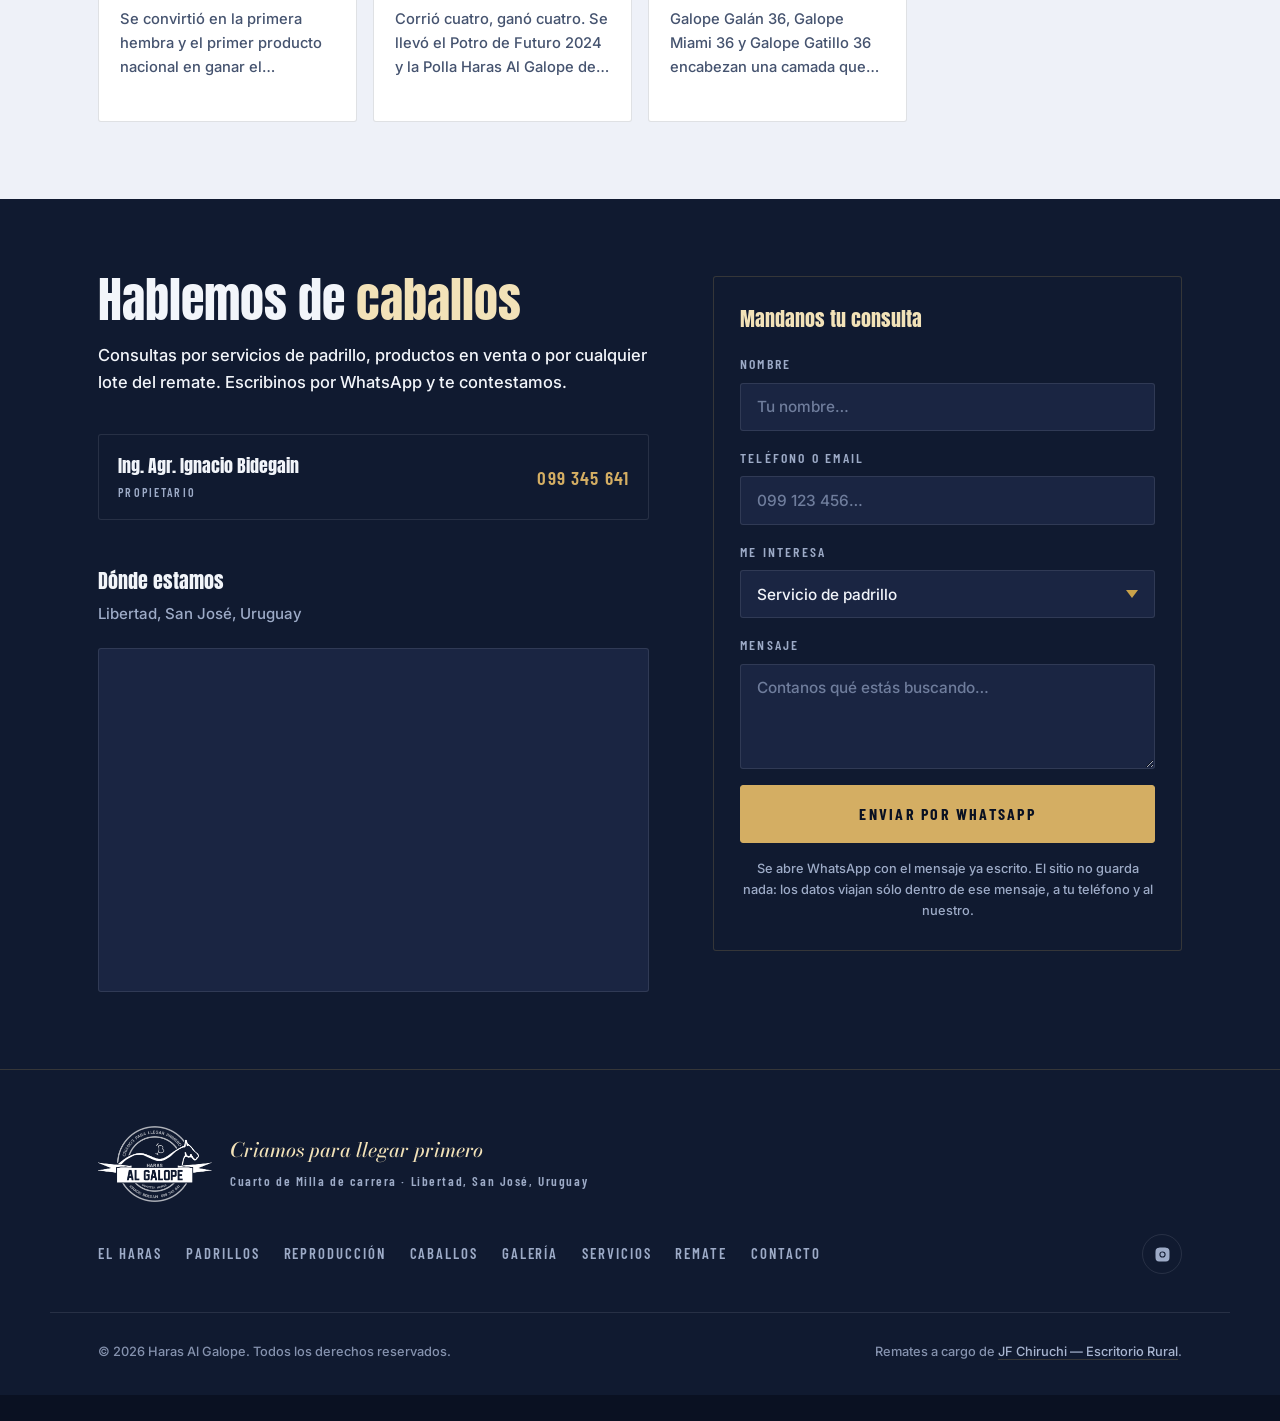
==== commit 0885025f: "Carga el remate de La Milagrosa y las novedades de Instagram - Remate: 7° Remate de La Milagrosa (sá" ====
--- a/index.html
+++ b/index.html
@@ -104,7 +104,7 @@
     <p class="hero__lema reveal">Criamos para llegar primero</p>
     <p class="hero__sitio reveal">Libertad · San José · Uruguay</p>
     <p class="hero__sub reveal">
-      Cría y selección de <strong>Cuarto de Milla de carrera</strong>. Sangre elegida para
+      Cría y selección de <strong>Cuarto de Milla de carrera</strong> y Paint Horse. Sangre elegida para
       la velocidad corta, probada en las pistas del Uruguay.
     </p>
 
@@ -117,7 +117,7 @@
 
     <!-- Cuenta regresiva al remate -->
     <div class="countdown reveal" id="countdown" hidden>
-      <p class="countdown__lbl">Faltan para el 7° Remate Anual</p>
+      <p class="countdown__lbl" id="cdLbl">Faltan para el remate</p>
       <div class="countdown__grid">
         <div><b id="cdD">--</b><span>días</span></div>
         <div><b id="cdH">--</b><span>horas</span></div>
@@ -332,11 +332,21 @@
         <h3>Condiciones de venta</h3>
         <ol class="auction__terms" id="aucTerms"><!-- render: main.js --></ol>
         <p class="auction__note">
-          Organiza y administra <strong>Juan Francisco Chiruchi — Escritorio Rural</strong>.
           La palabra del rematador prevalece sobre lo publicado.
         </p>
       </aside>
     </div>
+
+    <!-- Los potrillos que lleva el haras a ese remate, como renglones de un
+         catálogo: nombre, padre y madre, y una línea de por qué mirarlo.
+         Lo dibuja main.js desde "lotes" en content/remate.json. -->
+    <div class="lotes" id="aucLotes" hidden>
+      <h3 class="lotes__tit" id="aucLotesTit">Lo que lleva Haras Al Galope</h3>
+      <ol class="lotes__lista" id="aucLotesLista"></ol>
+    </div>
+
+    <!-- Videos del remate (los reels del haras). Sin precarga: se bajan al tocar play. -->
+    <div class="aucvid" id="aucVideos" hidden></div>
   </div>
 </section>
 
--- a/assets/css/style.css
+++ b/assets/css/style.css
@@ -698,12 +698,62 @@
 .auction__terms li::marker{ color:var(--gold); font-family:var(--cond); font-weight:600; }
 /* Remate ya hecho: sin la columna de condiciones, el bloque va a lo ancho */
 .auction--hecho{ grid-template-columns:1fr }
+/* Sin esto, la grilla de datos estira la columna más allá del celular */
+.auction > *{ min-width:0 }
 .auction--hecho .auction__facts{ max-width:820px }
 .auction__note{
   font-size:.83rem; color:var(--muted); margin:0;
   padding-top:1.3rem; border-top:1px solid var(--line-2);
 }
 .auction__note strong{ color:var(--body); font-weight:700 }
+
+/* Lotes del haras en el remate: renglones de catálogo, no tarjetas.
+   Nombre en la letra del logo, la sangre en una línea y la nota debajo. */
+.lotes{ margin-top:clamp(2.6rem,6vw,4rem) }
+.lotes__tit{
+  font-family:var(--serif); font-style:italic; font-weight:500;
+  font-size:clamp(1.3rem,2.6vw,1.75rem); color:var(--gold-2); margin:0 0 1.2rem;
+}
+.lotes__lista{
+  list-style:none; margin:0; padding:0;
+  columns:2 360px; column-gap:clamp(2rem,5vw,4rem);
+  counter-reset:lote;
+}
+.lote{
+  break-inside:avoid; counter-increment:lote;
+  padding:.95rem 0 1rem 2.4rem; position:relative;
+  border-top:1px solid var(--line-2);
+}
+.lote::before{
+  content:counter(lote, decimal-leading-zero);
+  position:absolute; left:0; top:1.05rem;
+  font-family:var(--cond); font-weight:600; font-size:.95rem; color:var(--gold-dim);
+}
+.lote p{ margin:0 }
+.lote__nom{ font-family:var(--display); font-size:1.3rem; line-height:1.15; color:var(--cream) }
+.lote__nom small{
+  font-family:var(--sans); font-size:.78rem; font-weight:500; color:var(--muted);
+  margin-left:.4rem; white-space:nowrap;
+}
+.lote__sangre{ font-size:.95rem; color:var(--body-hi); margin-top:.25rem !important }
+.lote__sangre i{ font-family:var(--serif); color:var(--gold); padding:0 .1rem }
+.lote__nota{ font-size:.88rem; color:var(--muted); margin-top:.2rem !important; line-height:1.45 }
+
+/* Videos verticales del remate, de a tres; en celular se deslizan de costado */
+.aucvid{
+  display:grid; grid-auto-flow:column; grid-auto-columns:minmax(200px,1fr);
+  gap:1rem; margin-top:clamp(2.4rem,5vw,3.4rem);
+  overflow-x:auto; scroll-snap-type:x mandatory; padding-bottom:.4rem;
+}
+.aucvid__item{ margin:0; scroll-snap-align:start; max-width:340px }
+.aucvid__item video{
+  display:block; width:100%; aspect-ratio:9/16; object-fit:cover;
+  background:#000; border-radius:var(--r);
+}
+.aucvid__item figcaption{ font-size:.85rem; color:var(--body); margin-top:.5rem }
+@media (max-width:640px){
+  .aucvid{ grid-auto-columns:72% }
+}
 
 
 /* ══════════════════ NOVEDADES ══════════════════ */
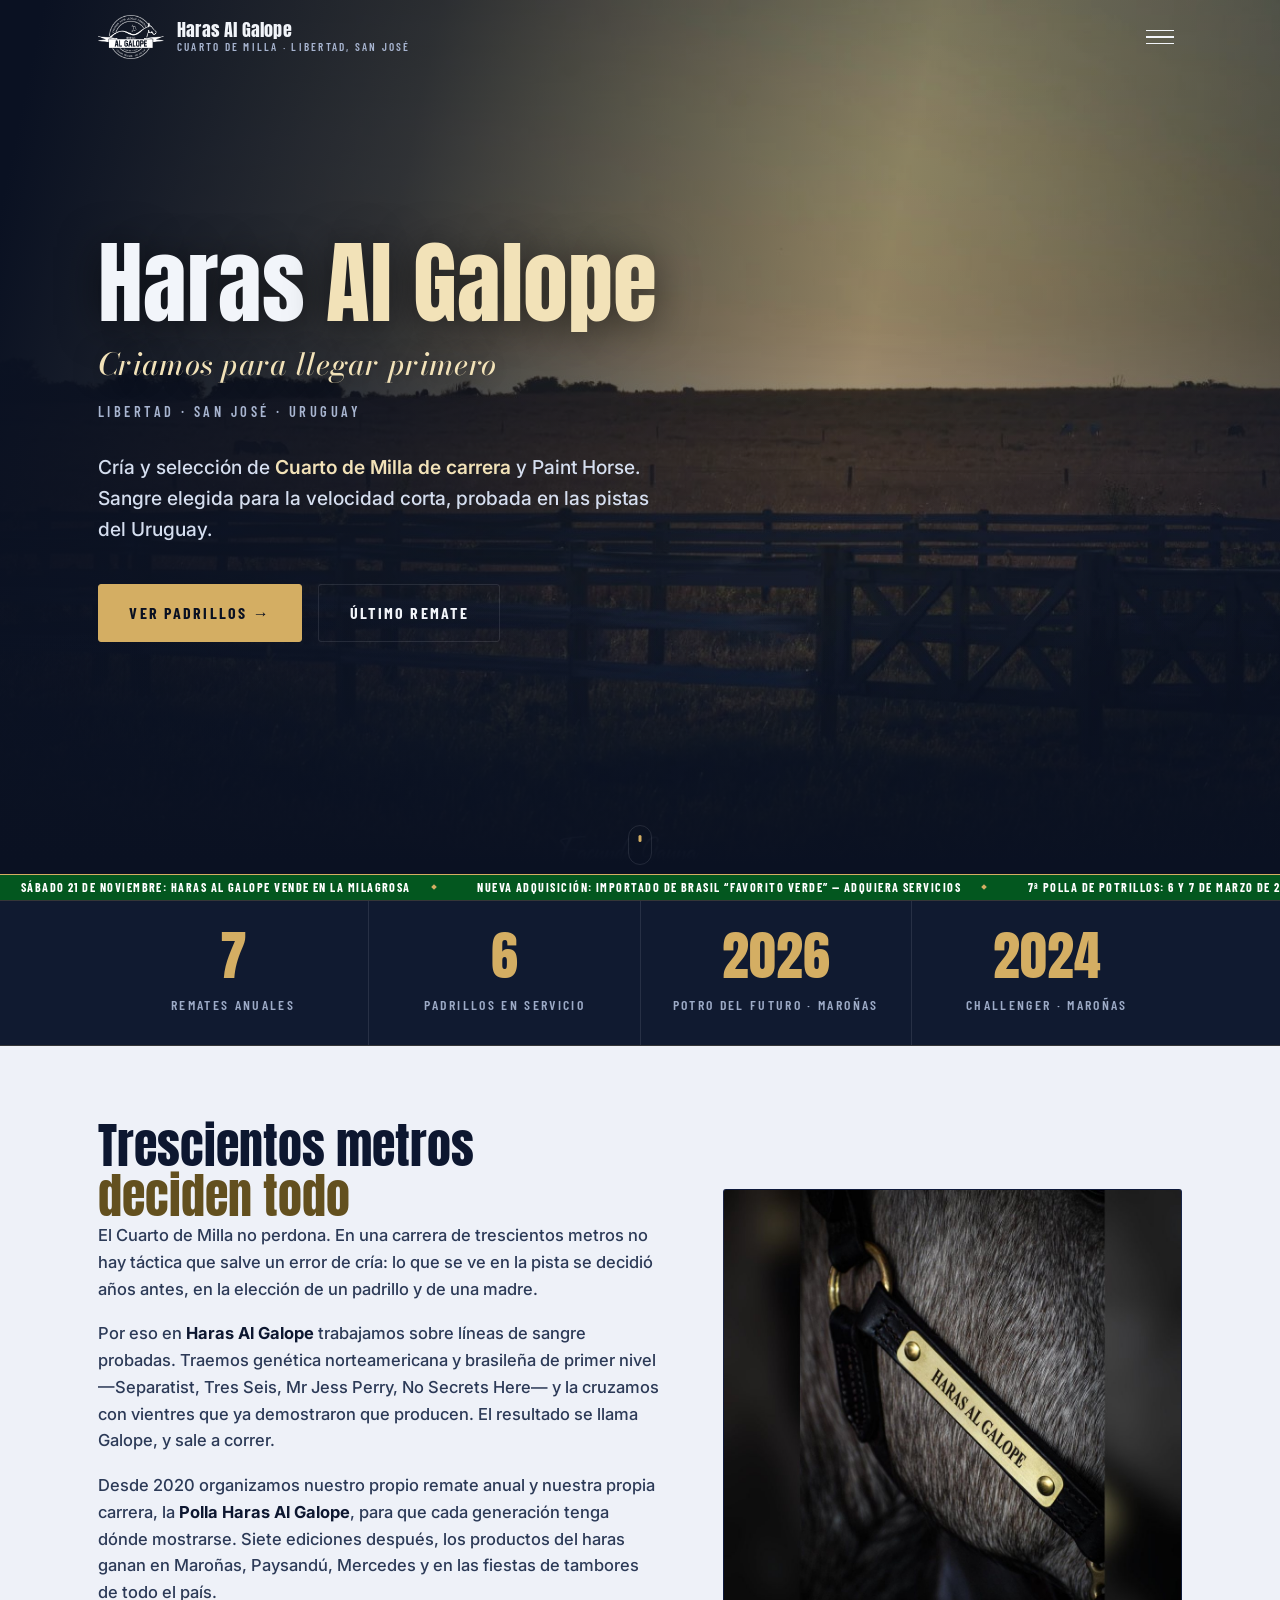
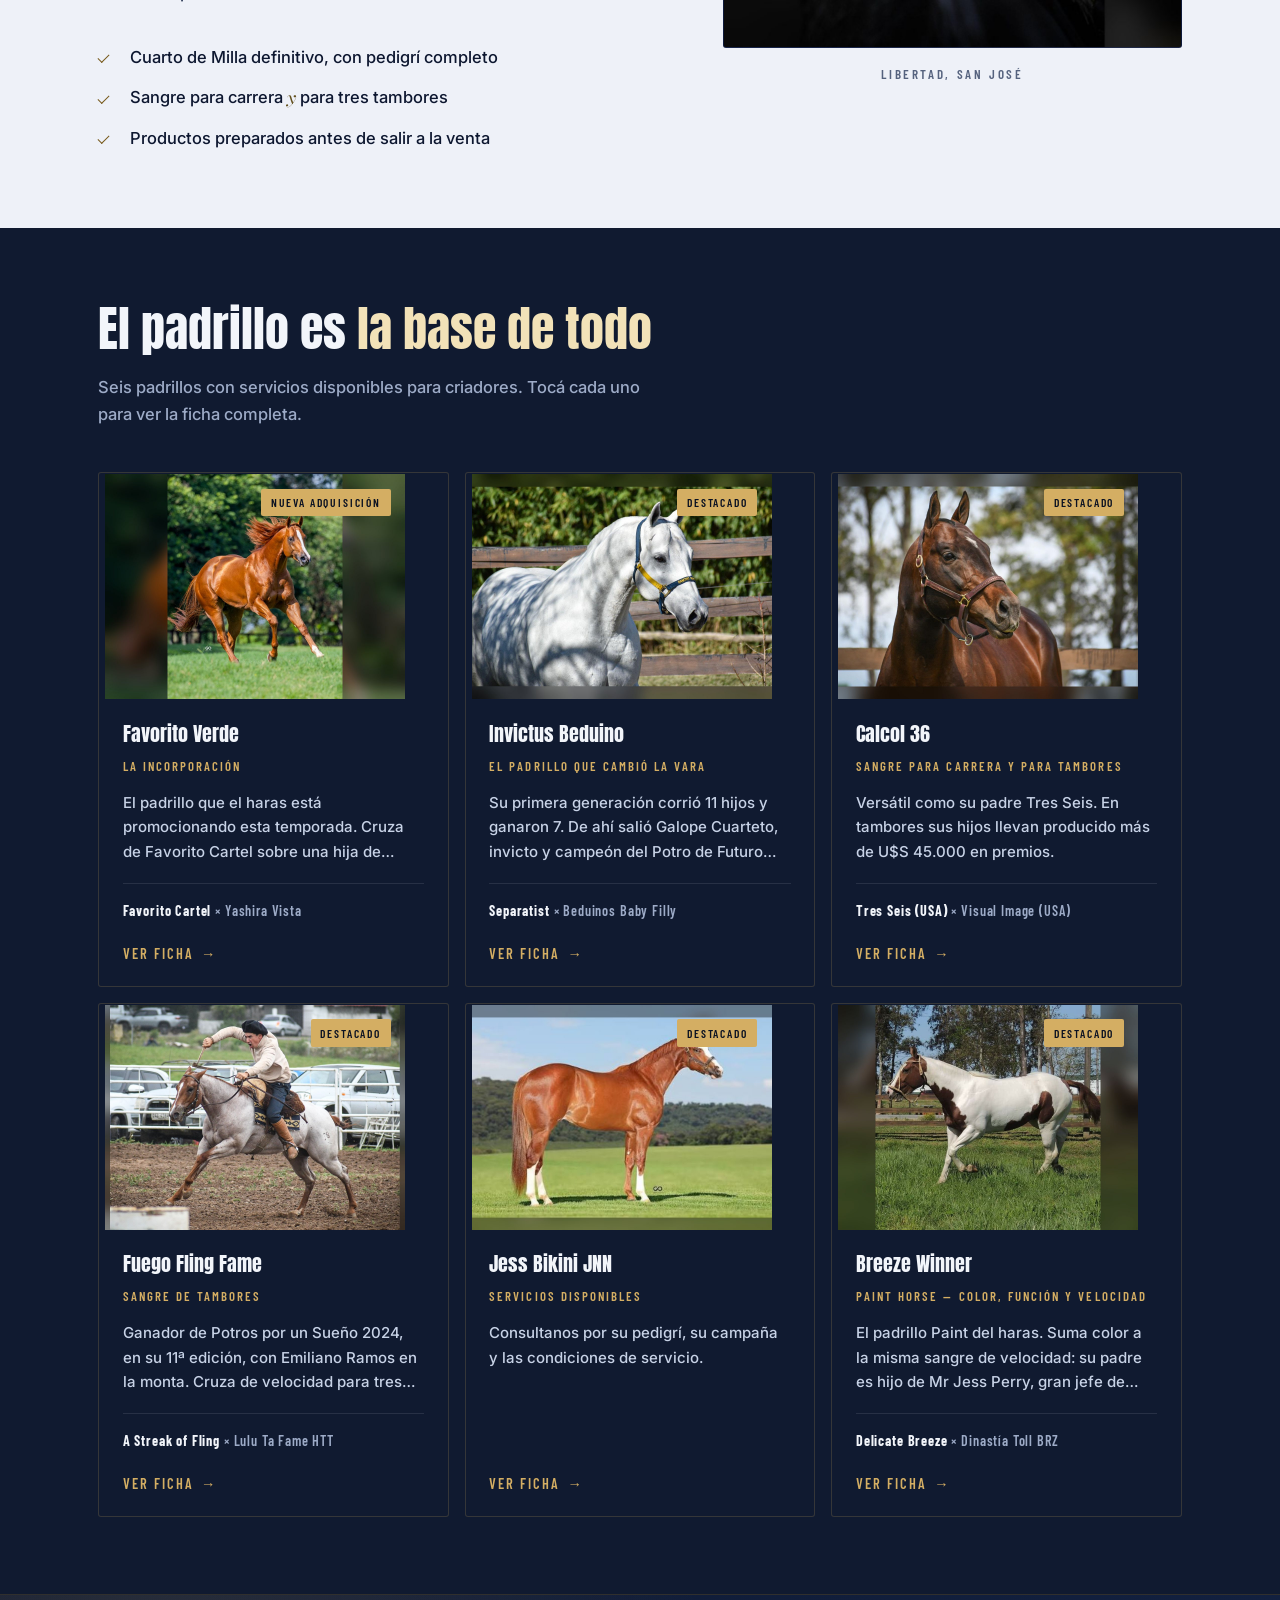
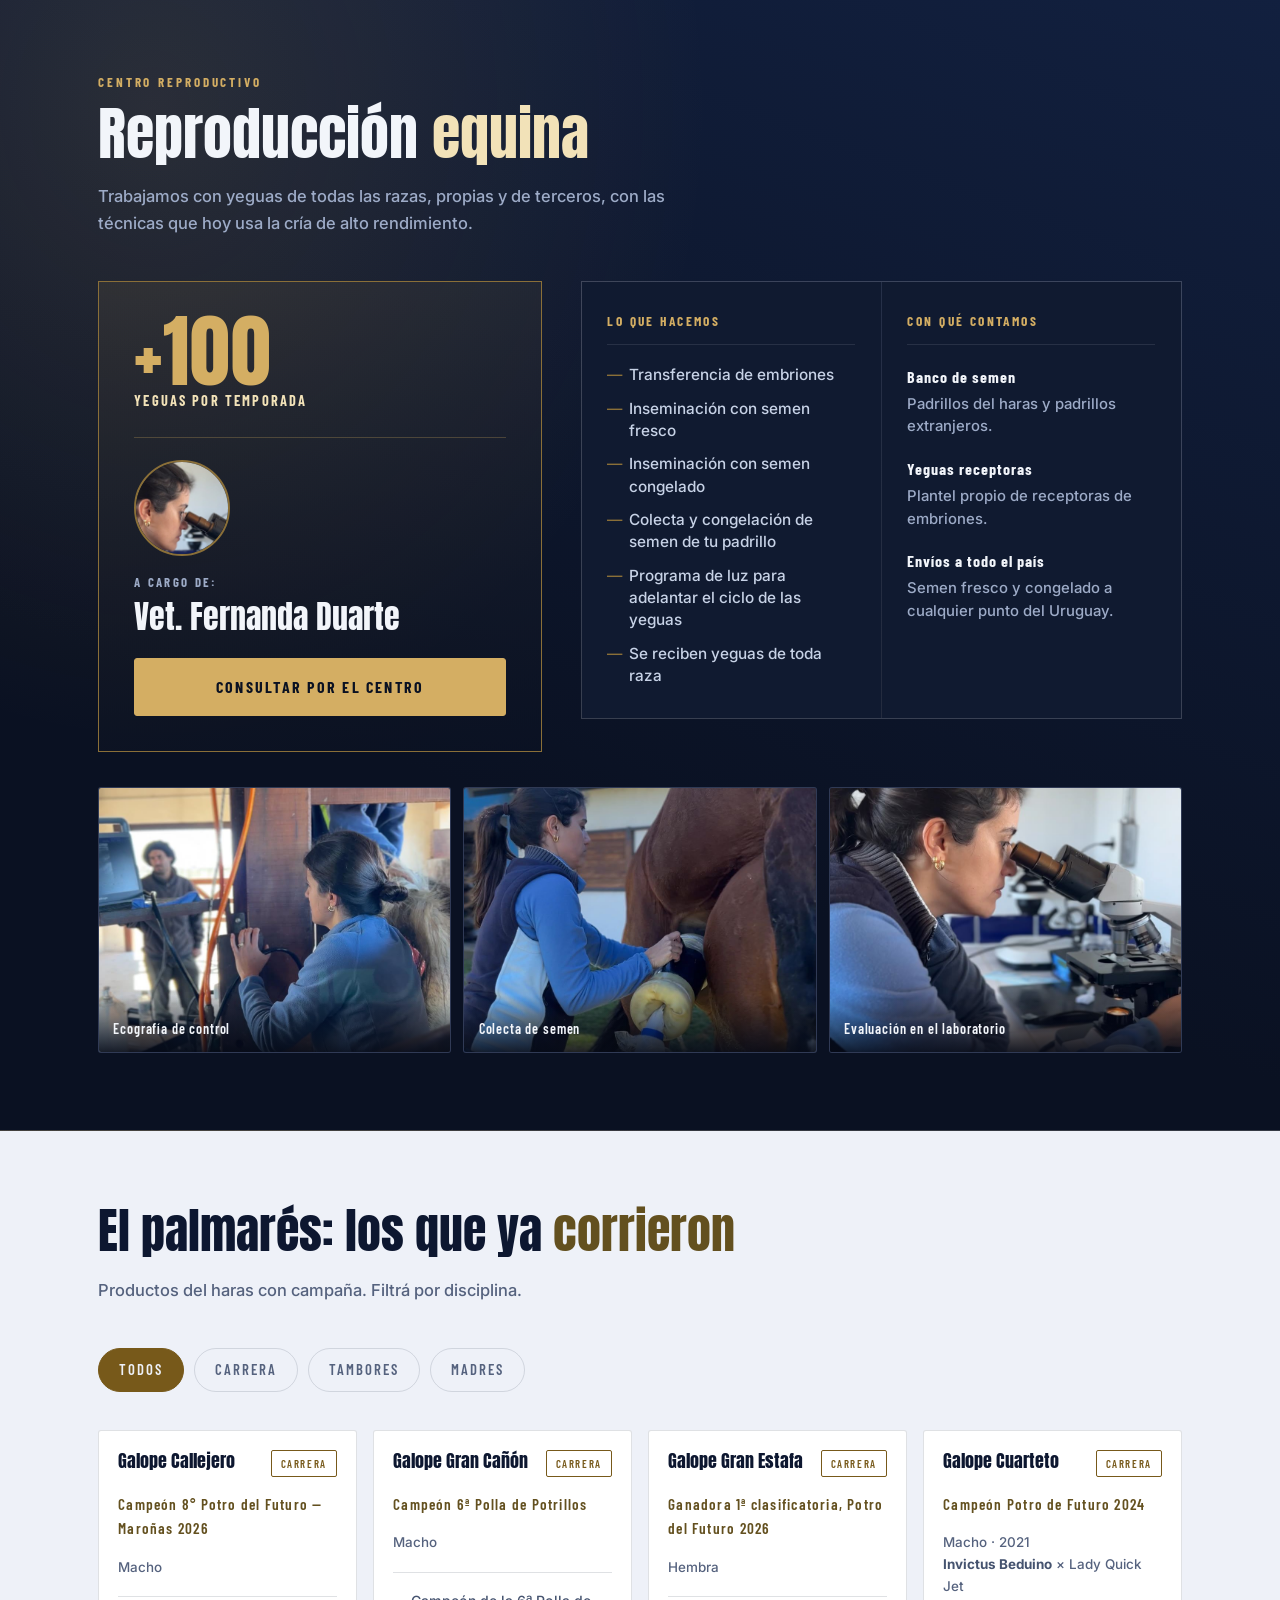
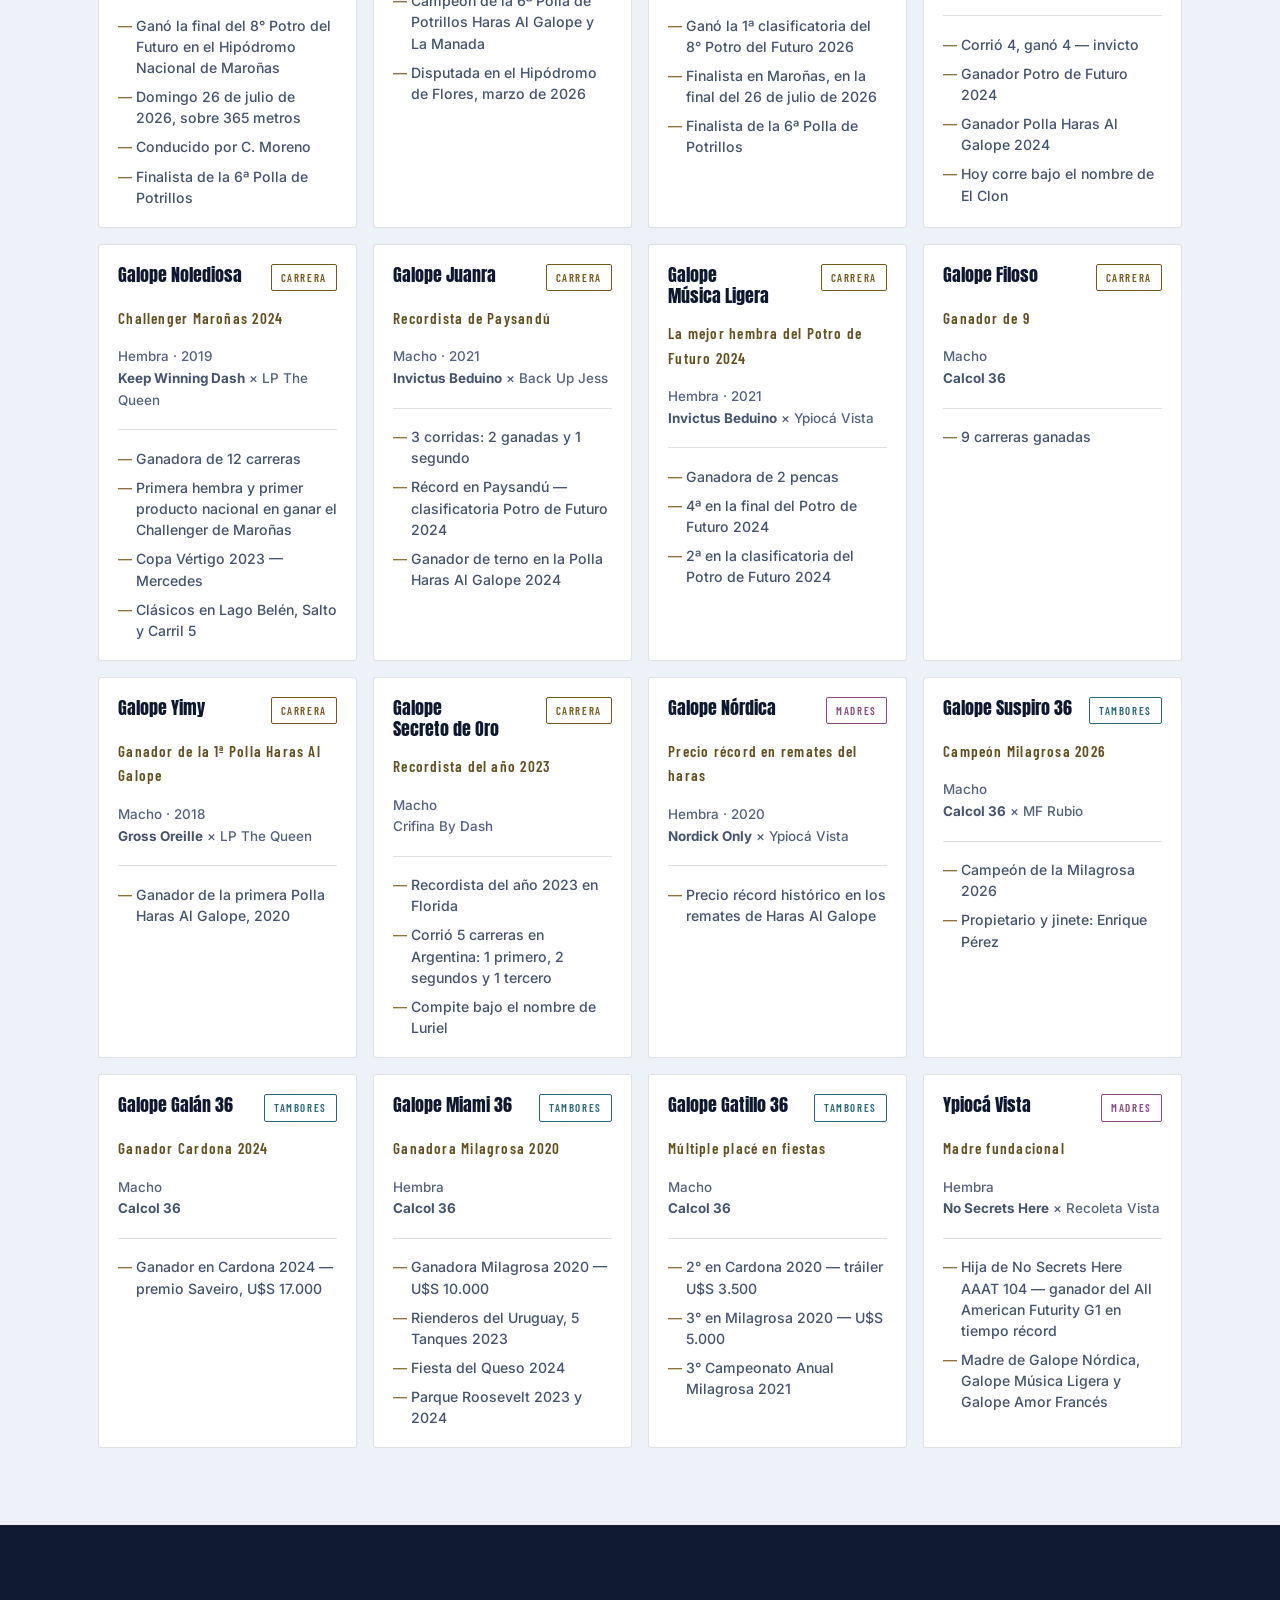
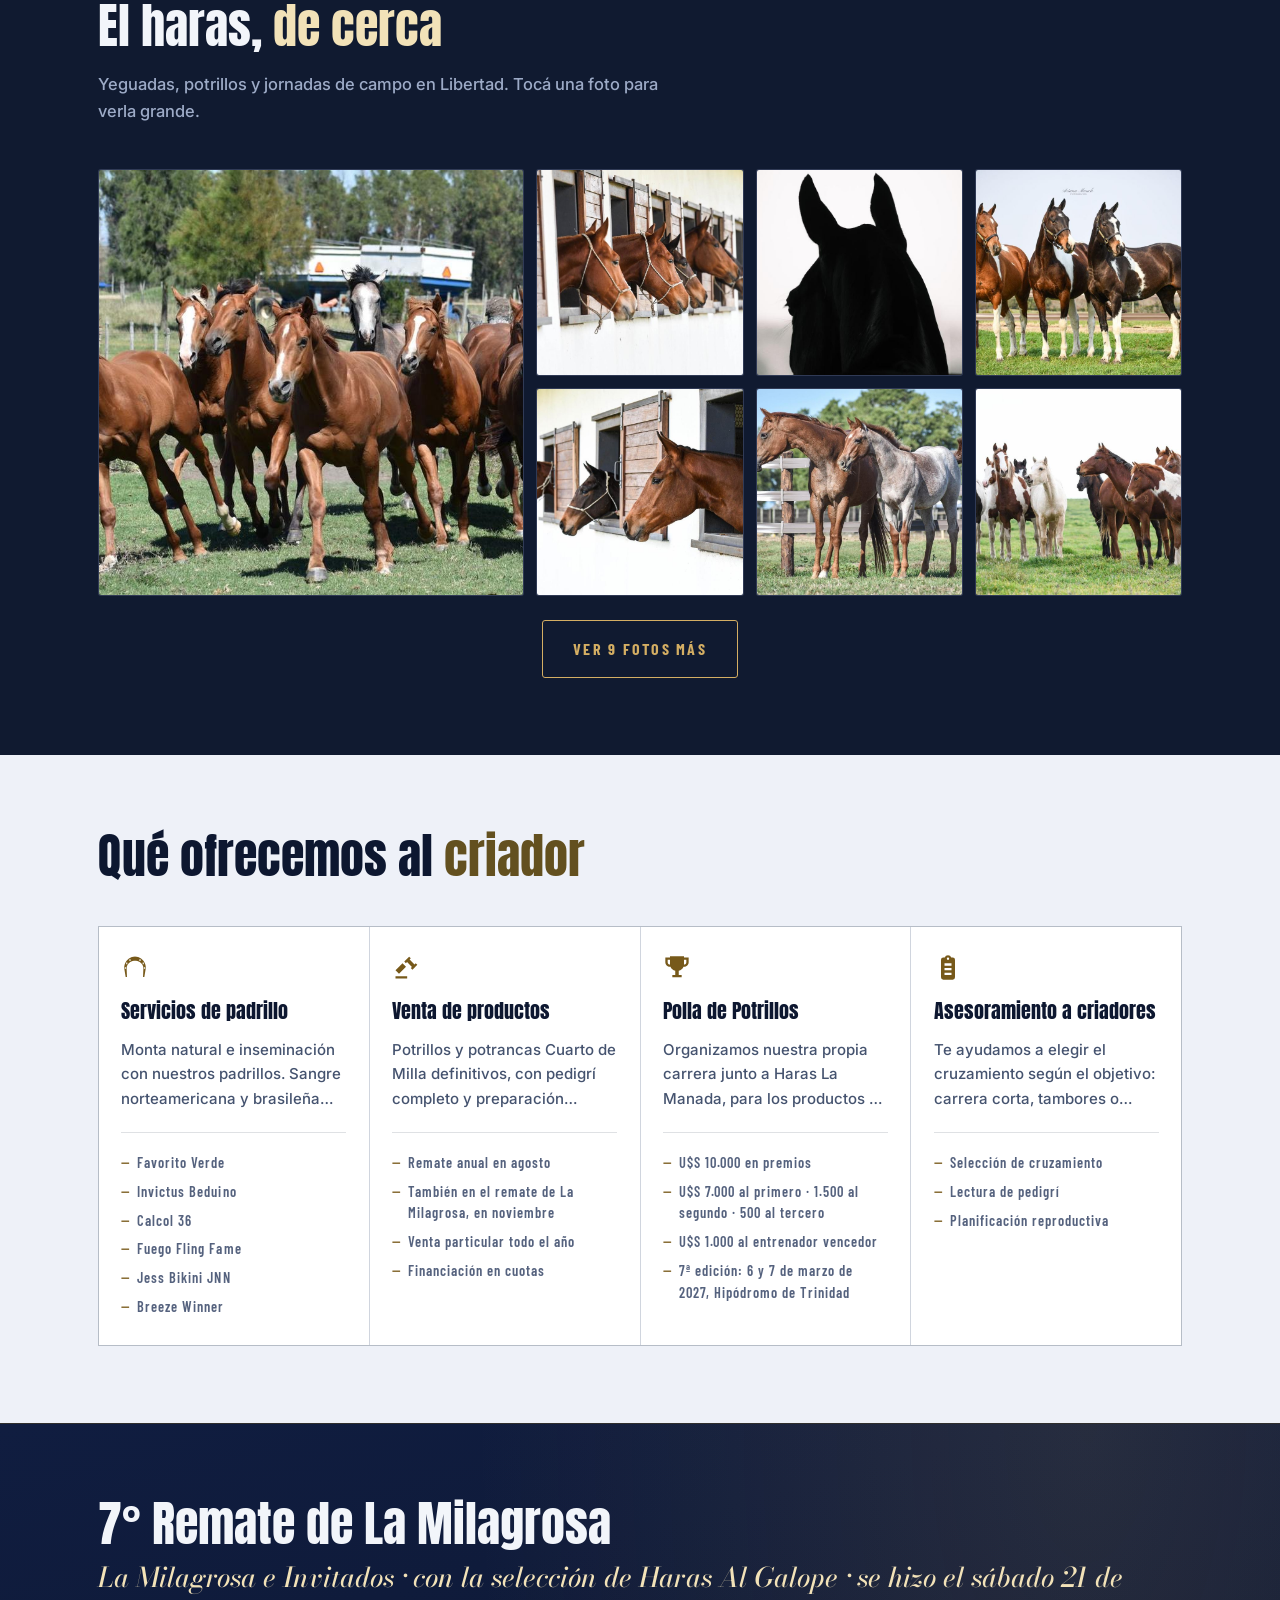
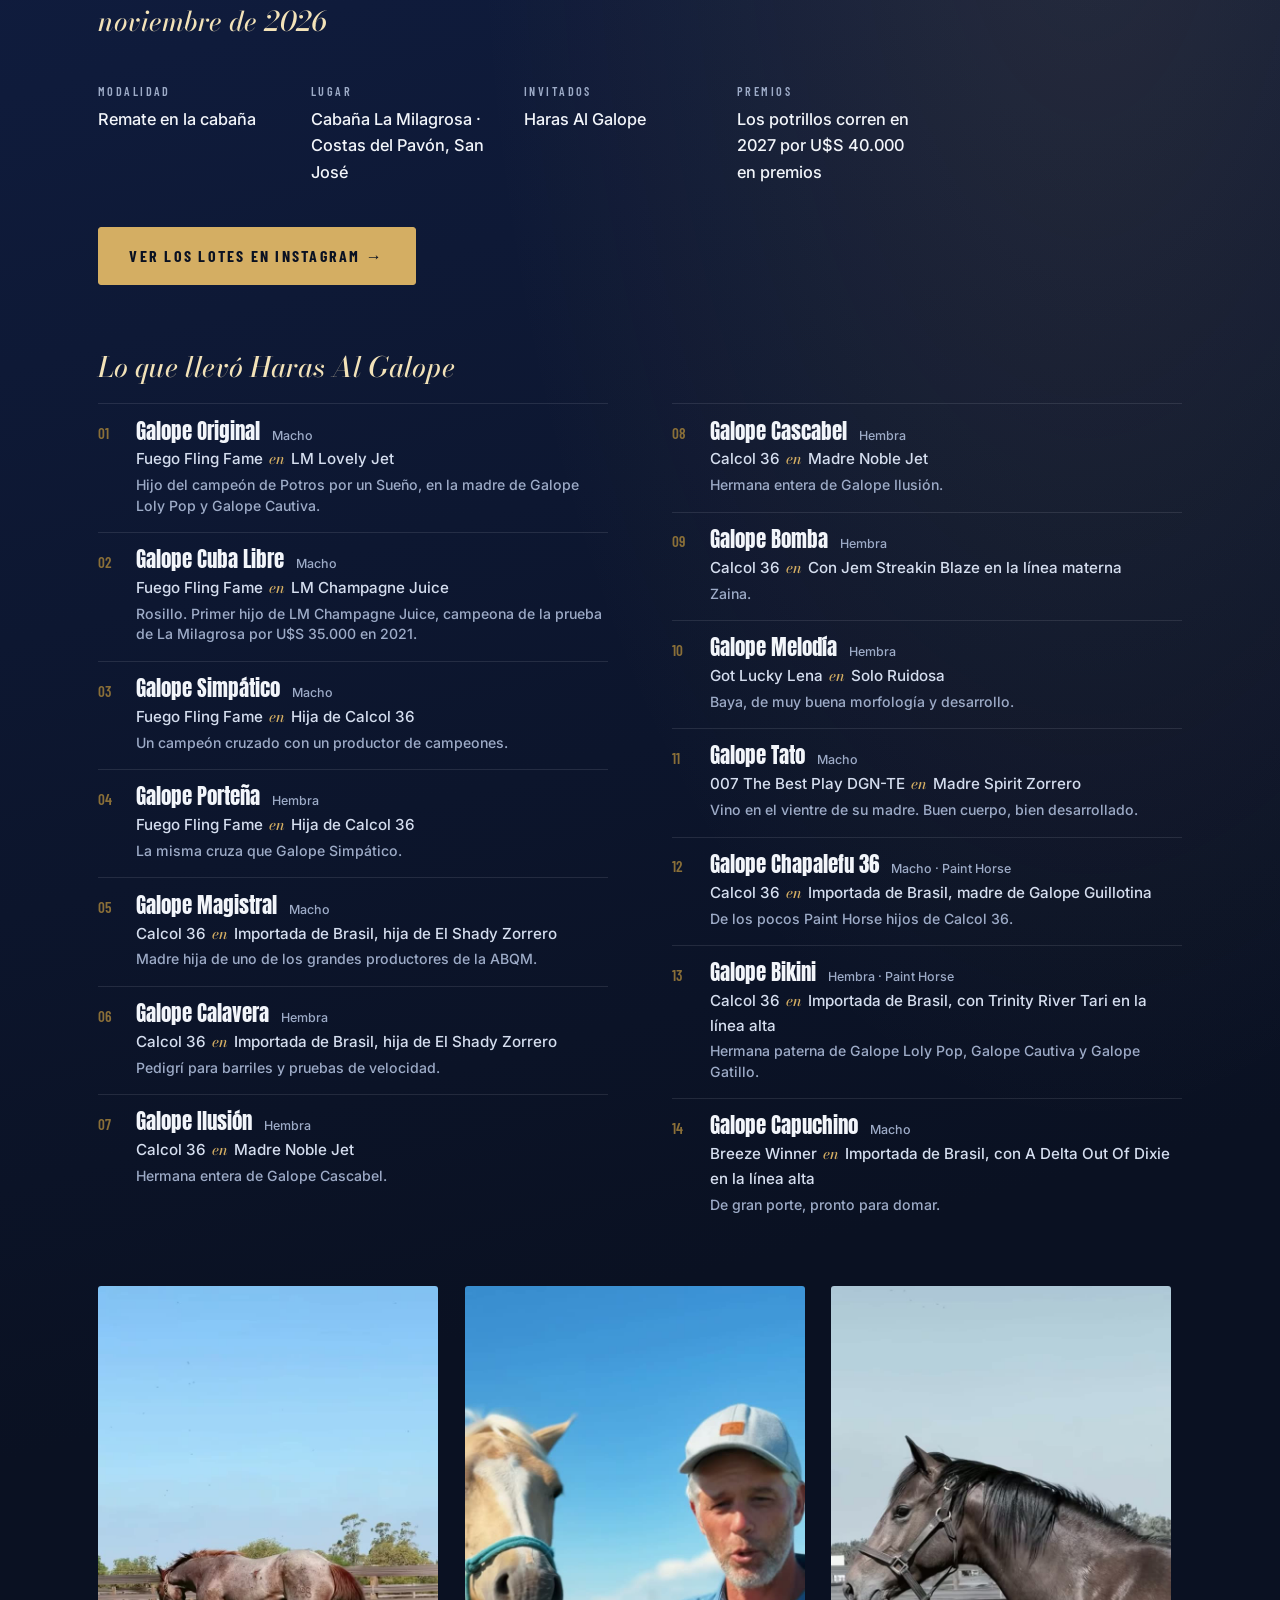
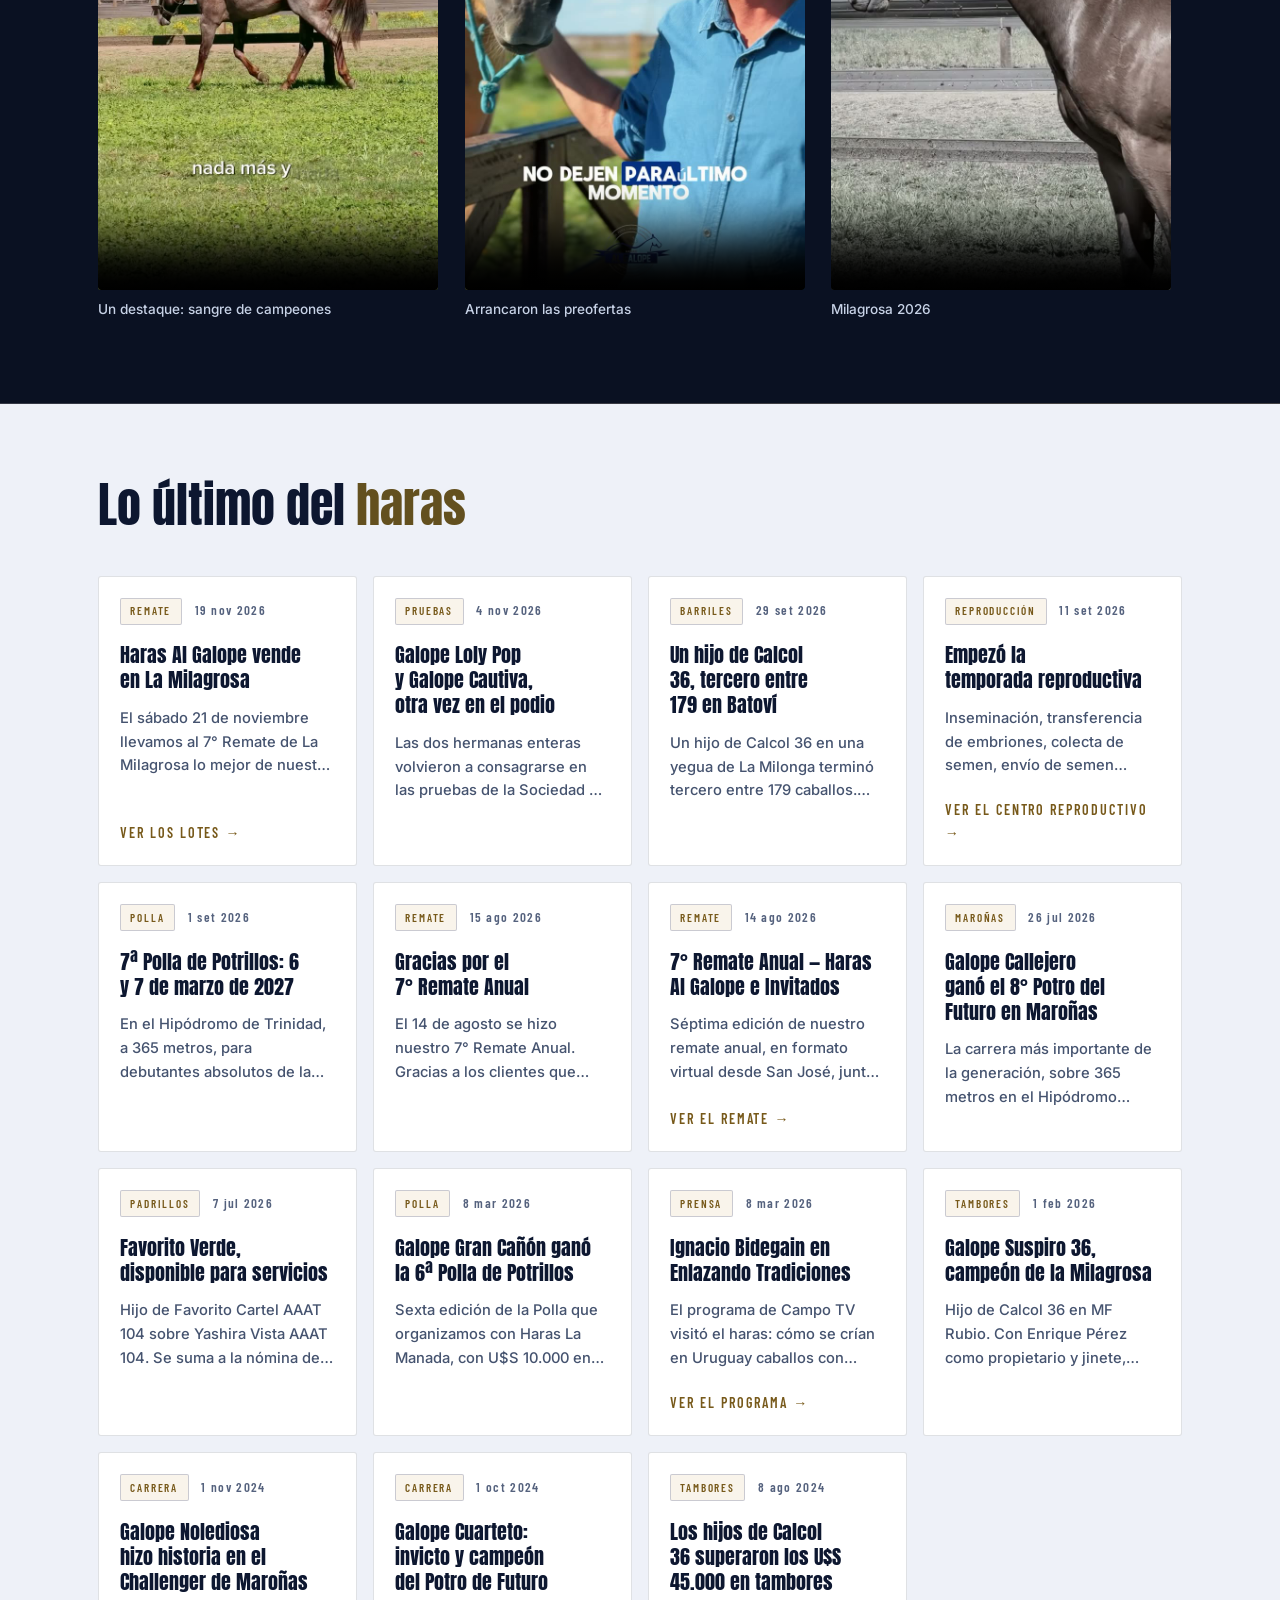
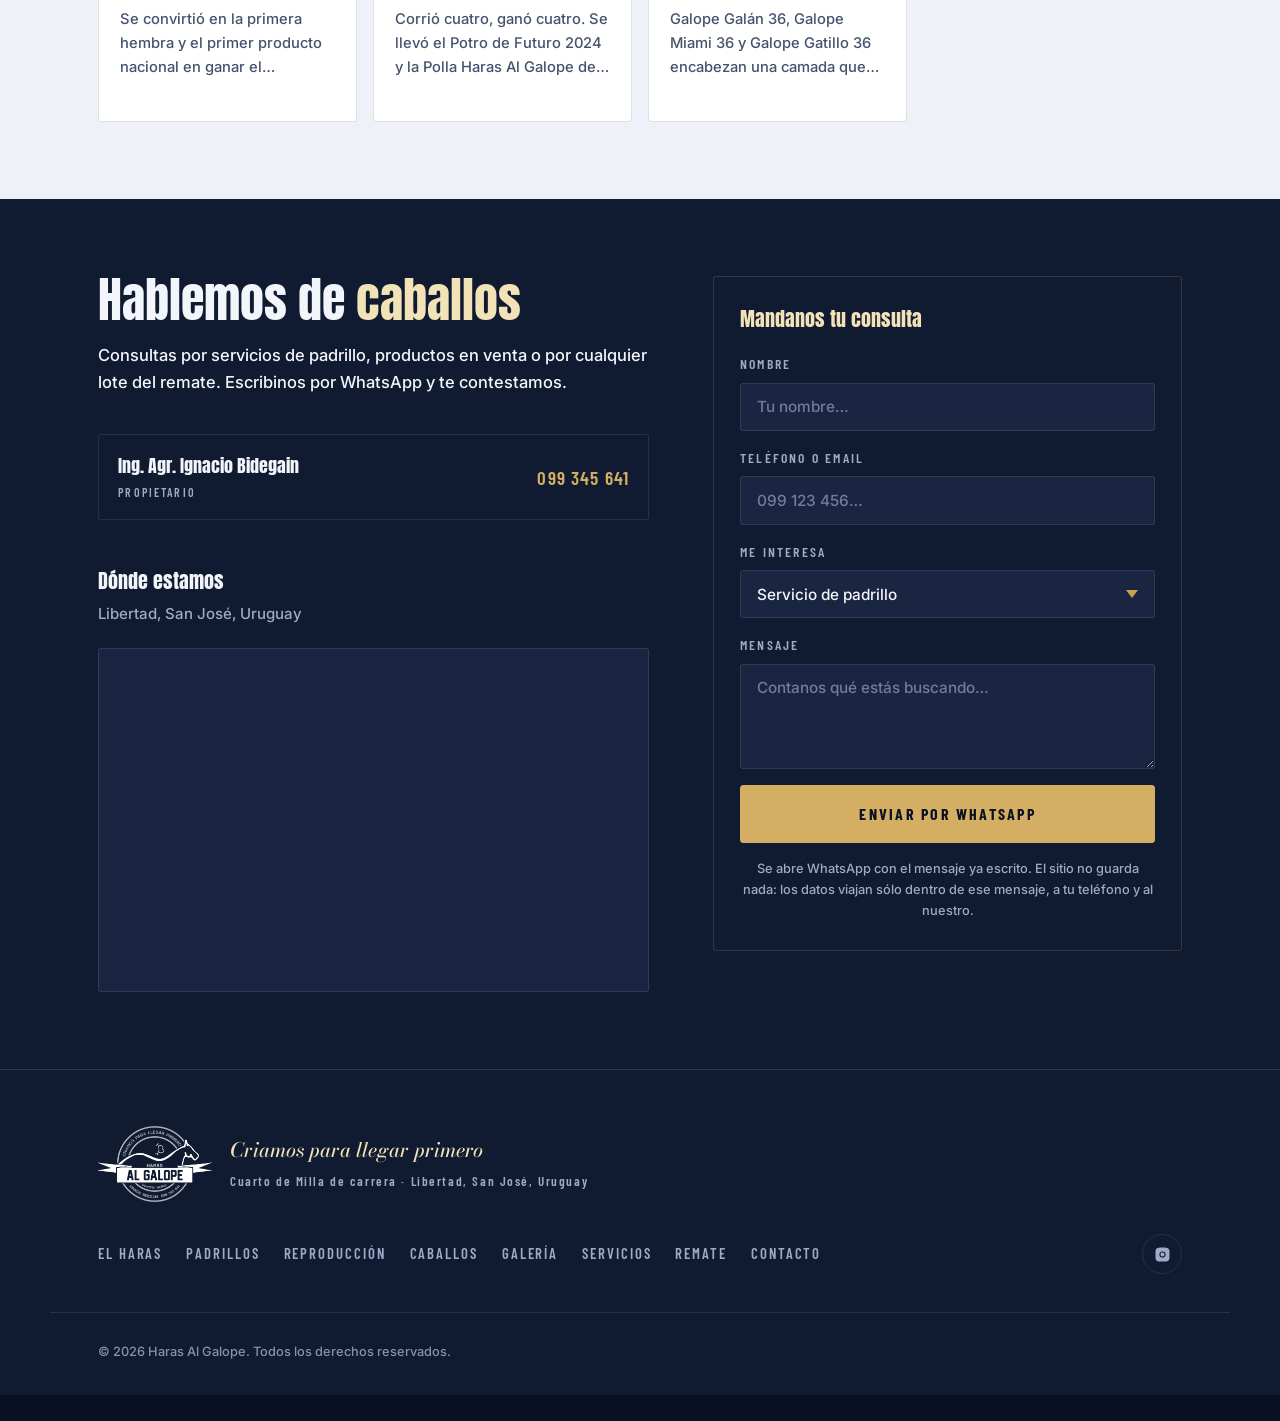
==== commit cb785b62: "Saca la línea de JF Chiruchi del pie Co-Authored-By: Claude Opus 5.5 <noreply@anthropic.com>" ====
--- a/index.html
+++ b/index.html
@@ -444,7 +444,6 @@
   </div>
   <div class="wrap foot__legal">
     <p>© <span id="year">2026</span> Haras Al Galope. Todos los derechos reservados.</p>
-    <p>Remates a cargo de <a href="https://jfchiruchi.com" target="_blank" rel="noopener">JF Chiruchi — Escritorio Rural</a>.</p>
   </div>
 </footer>
 
